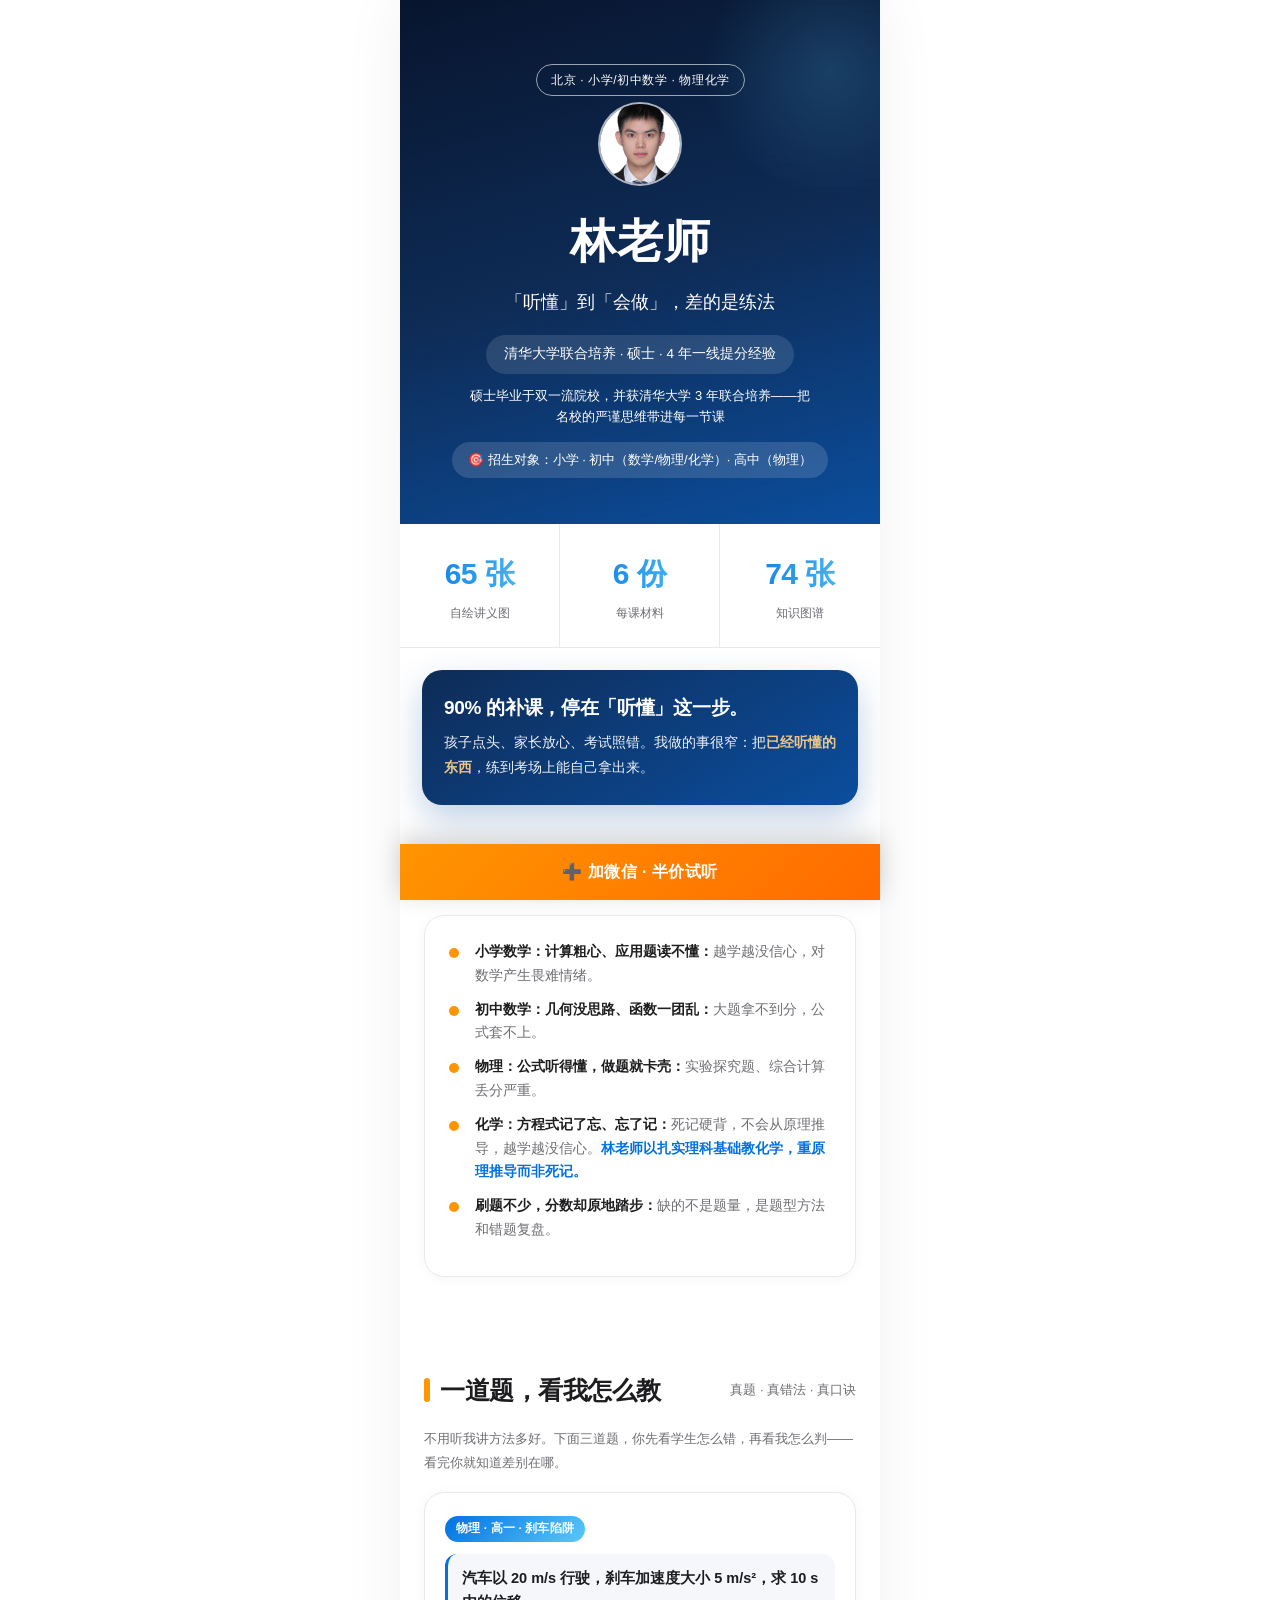
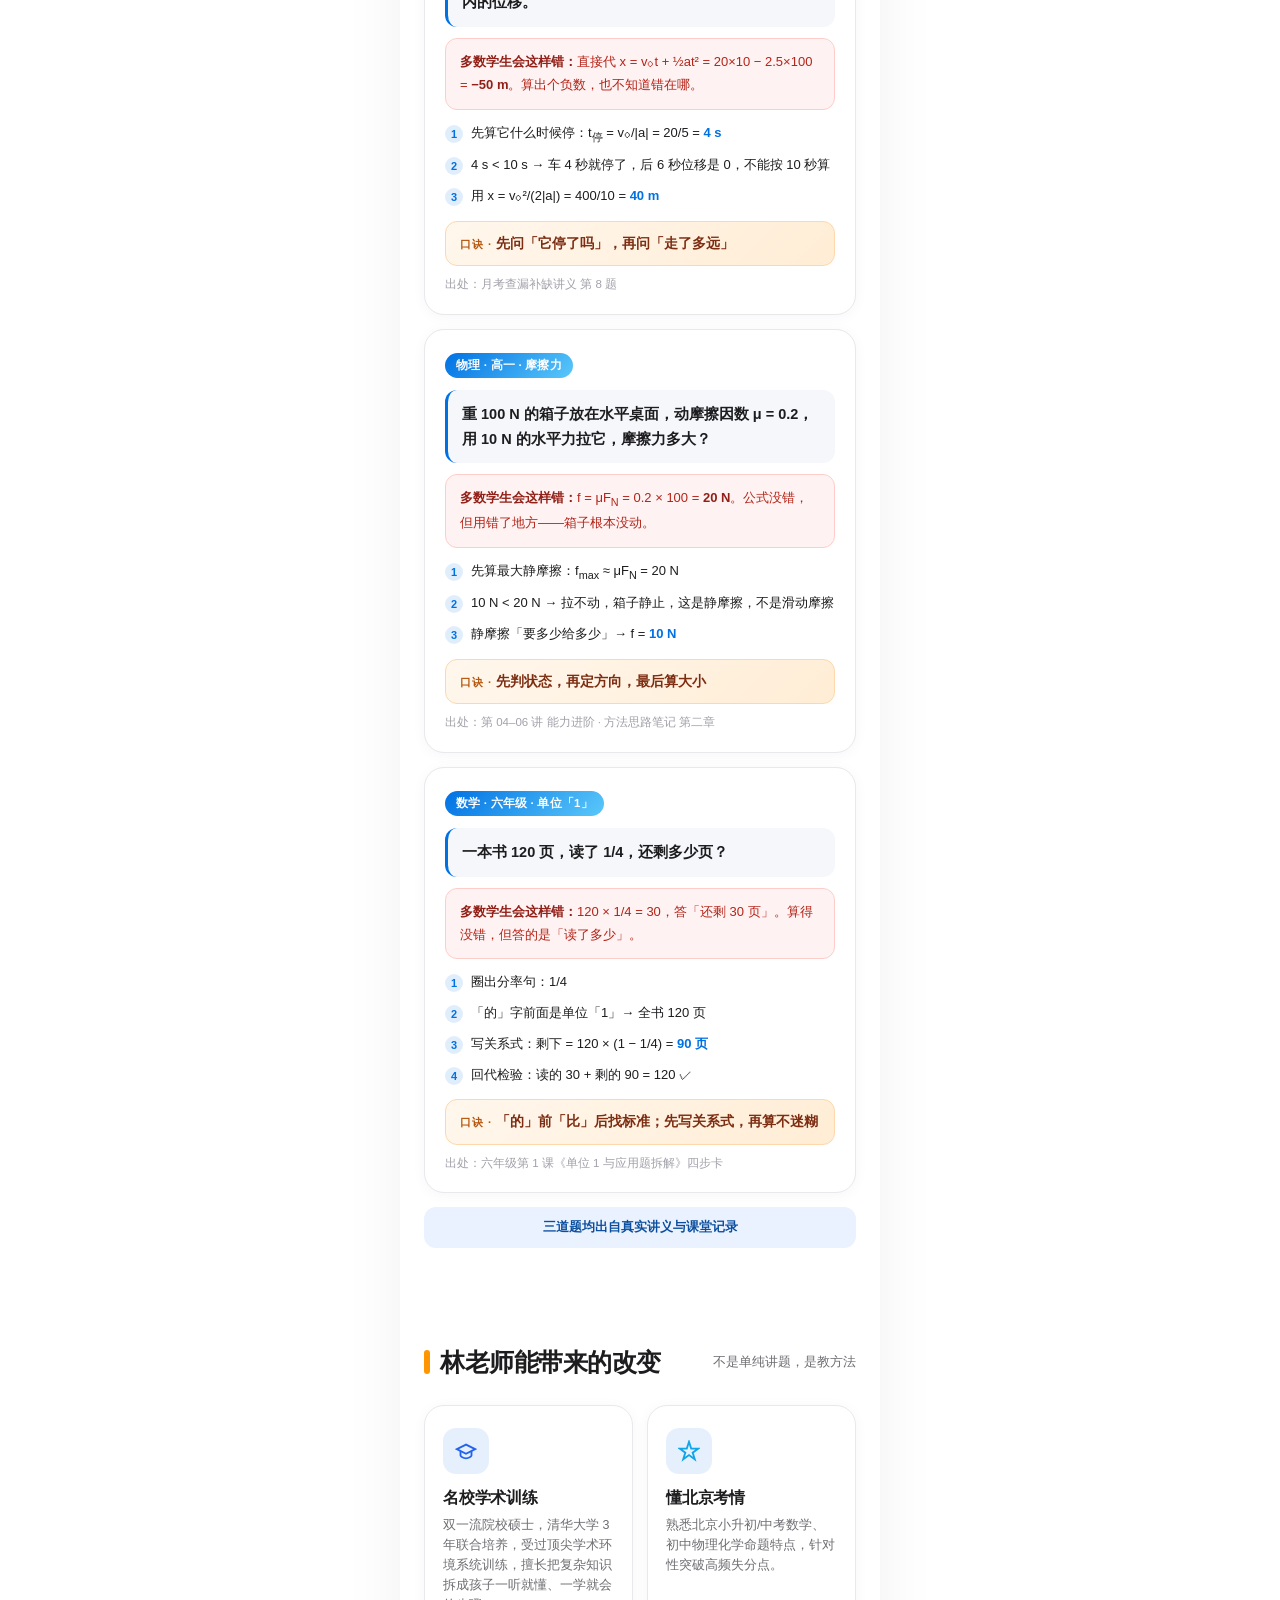
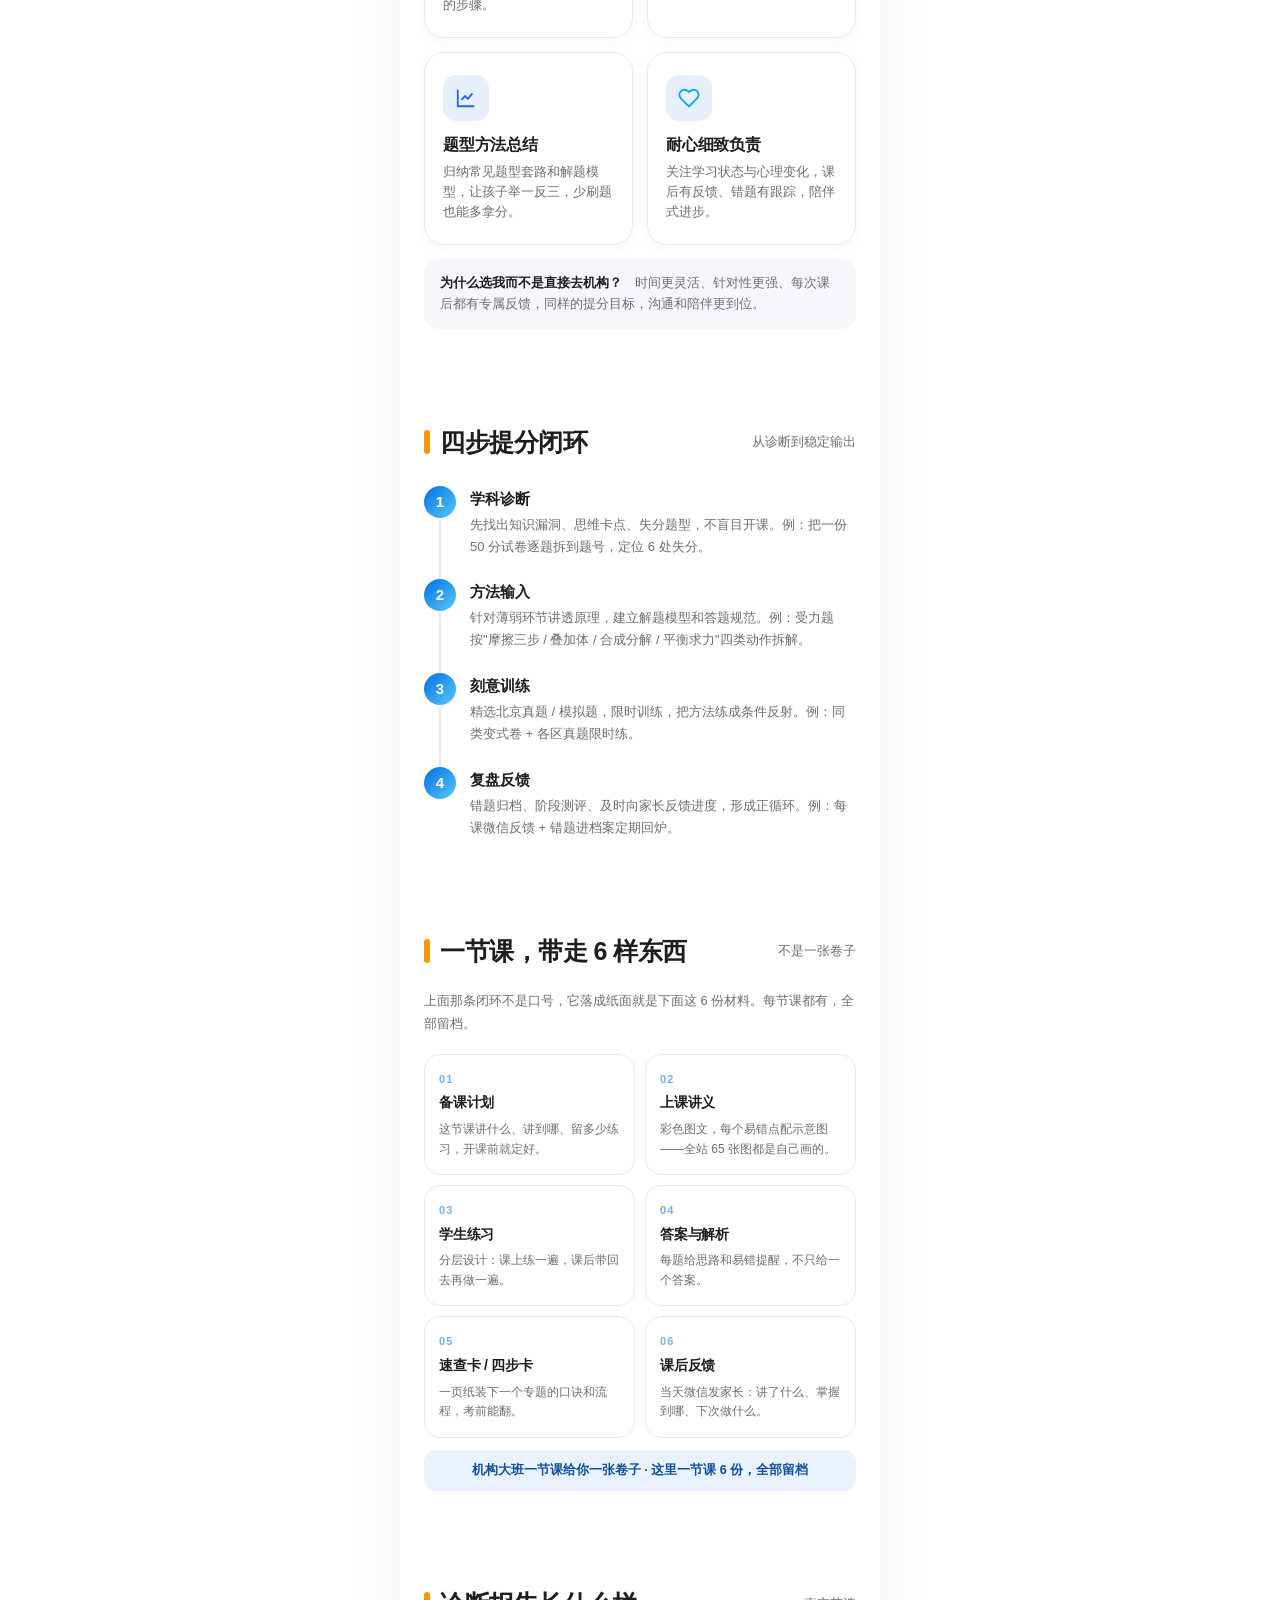
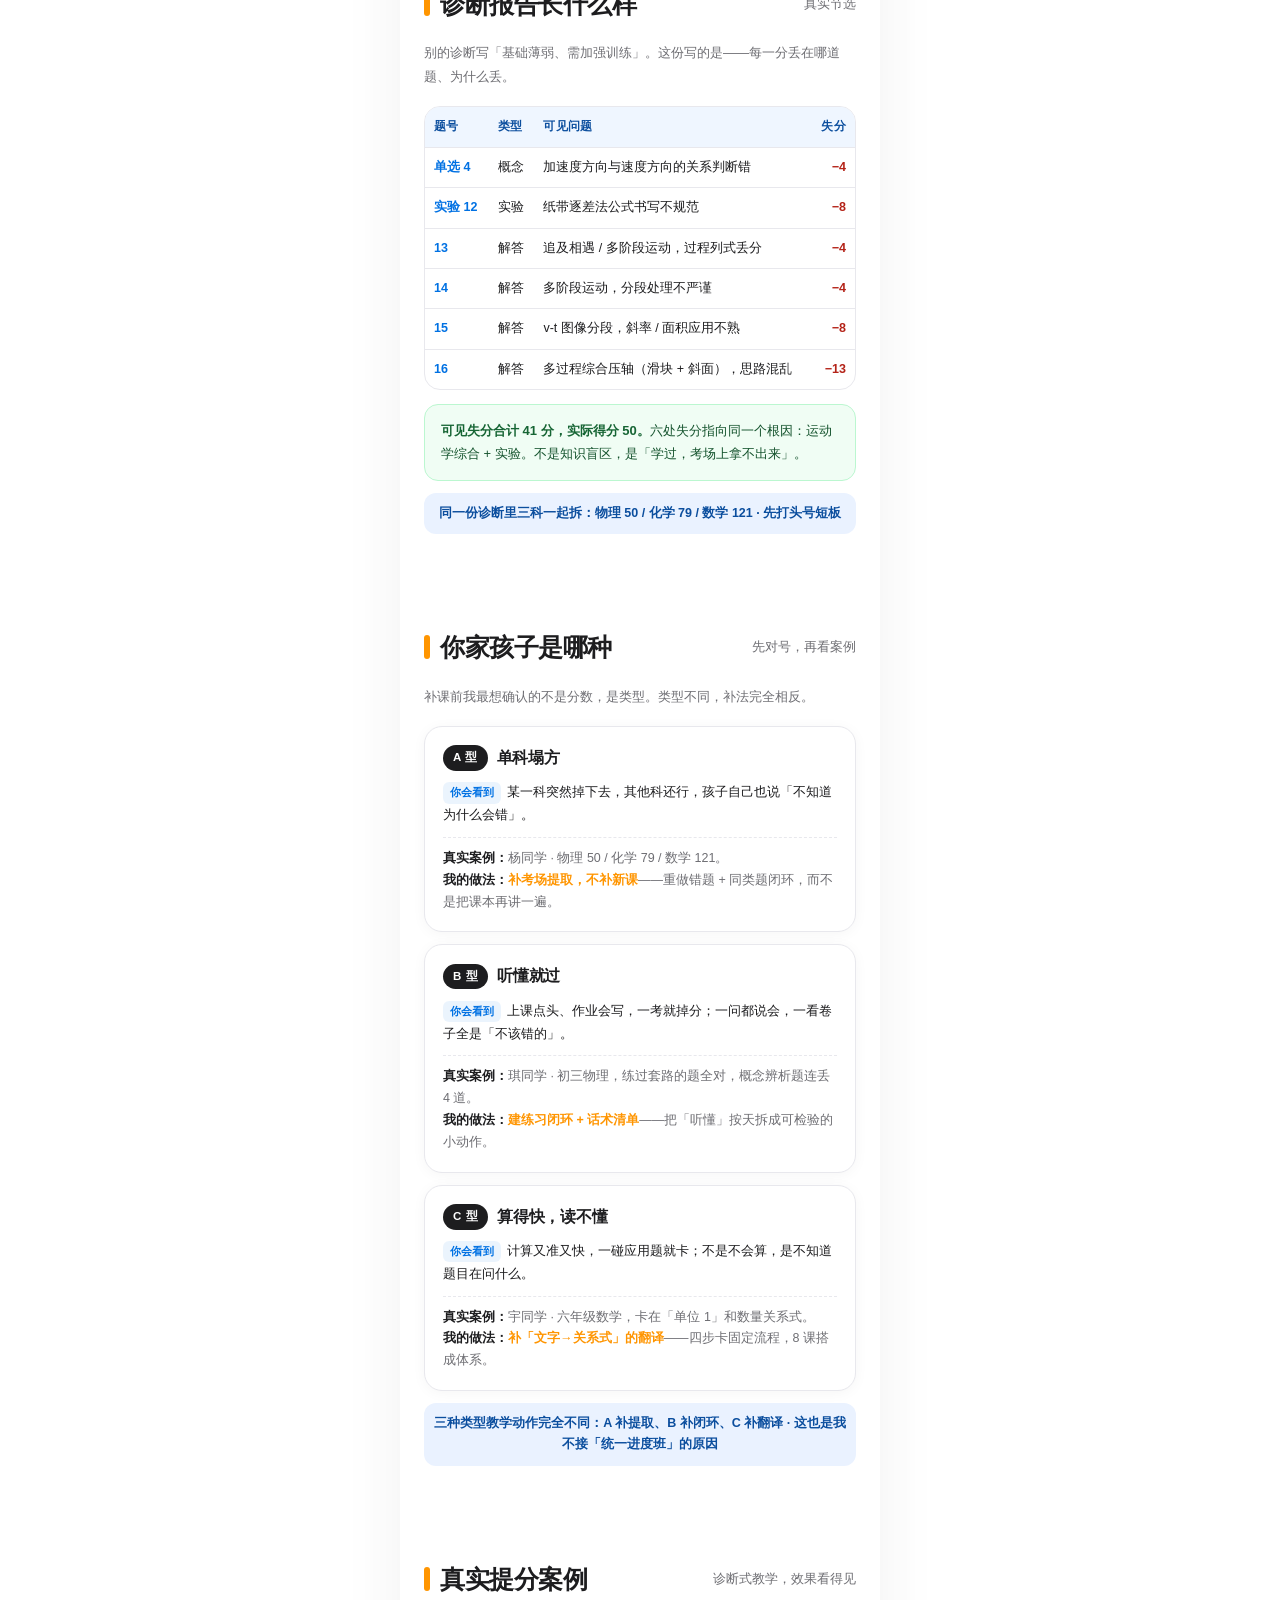
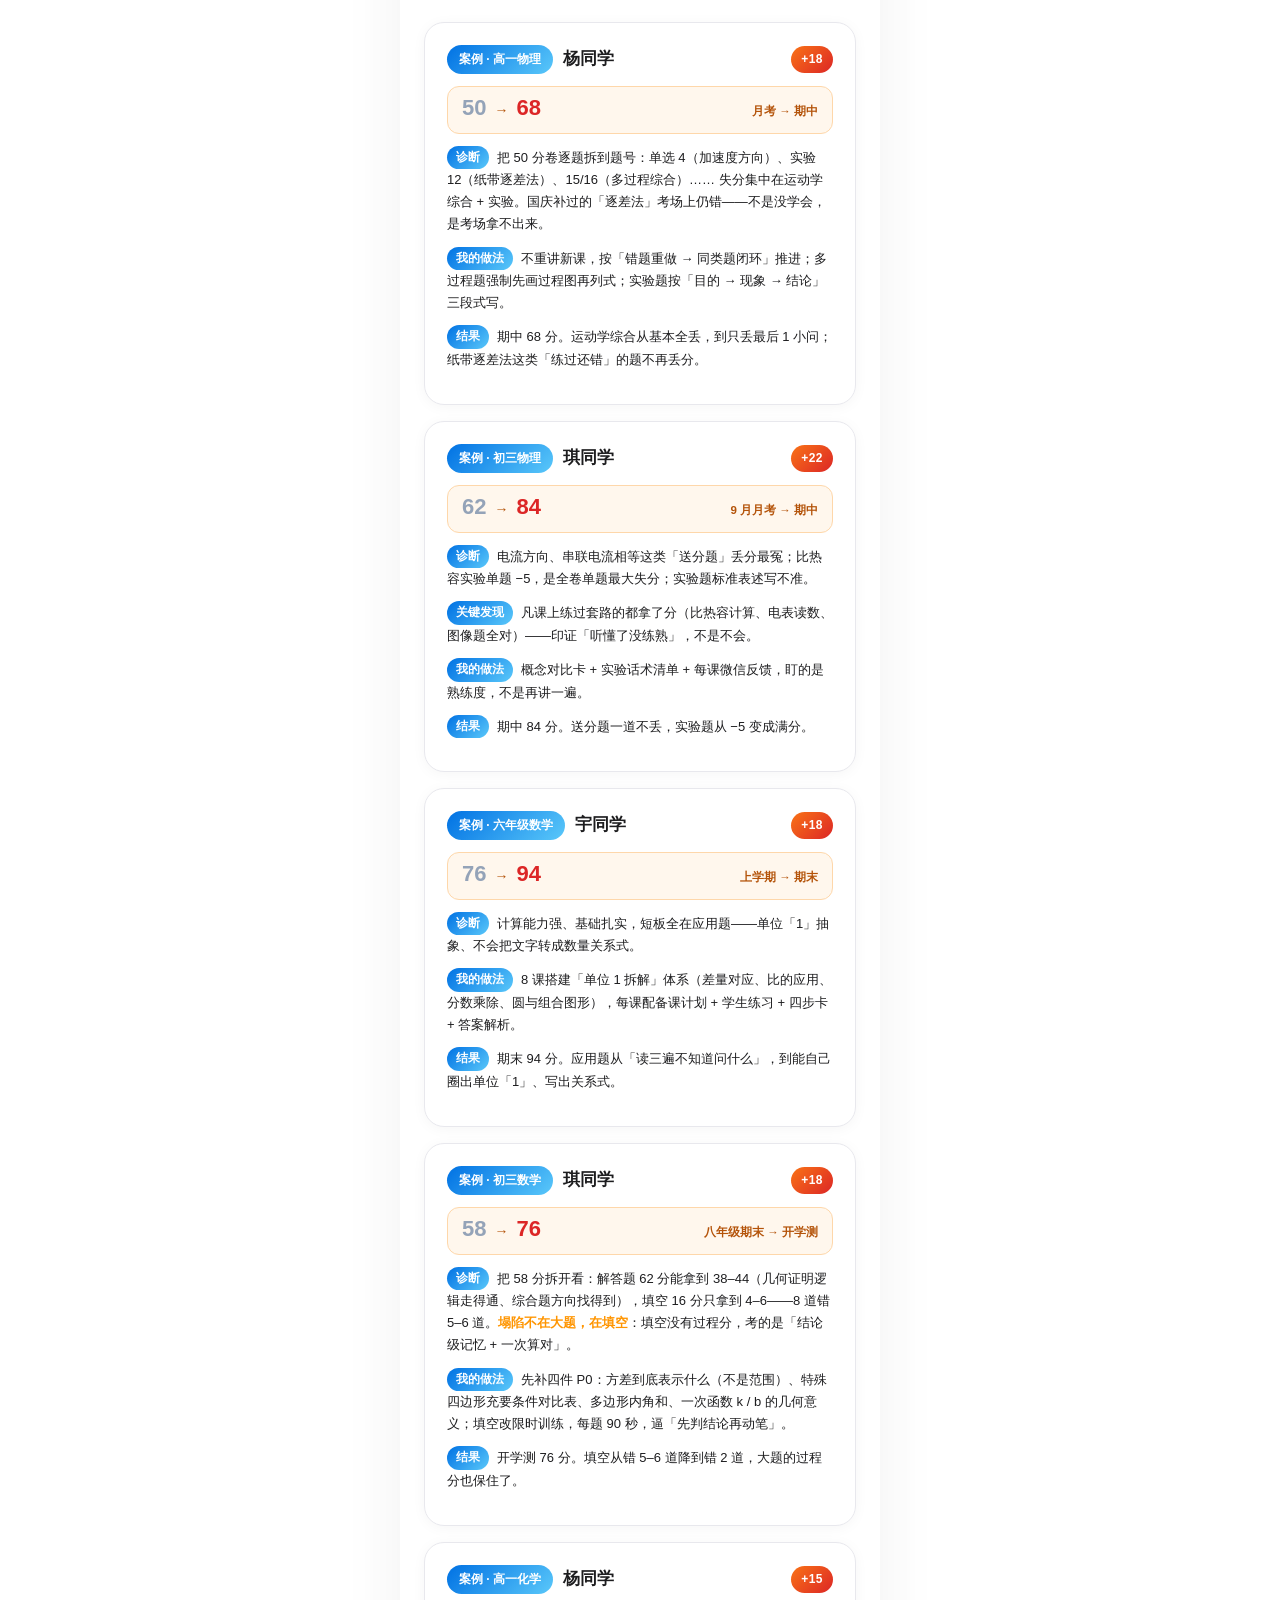
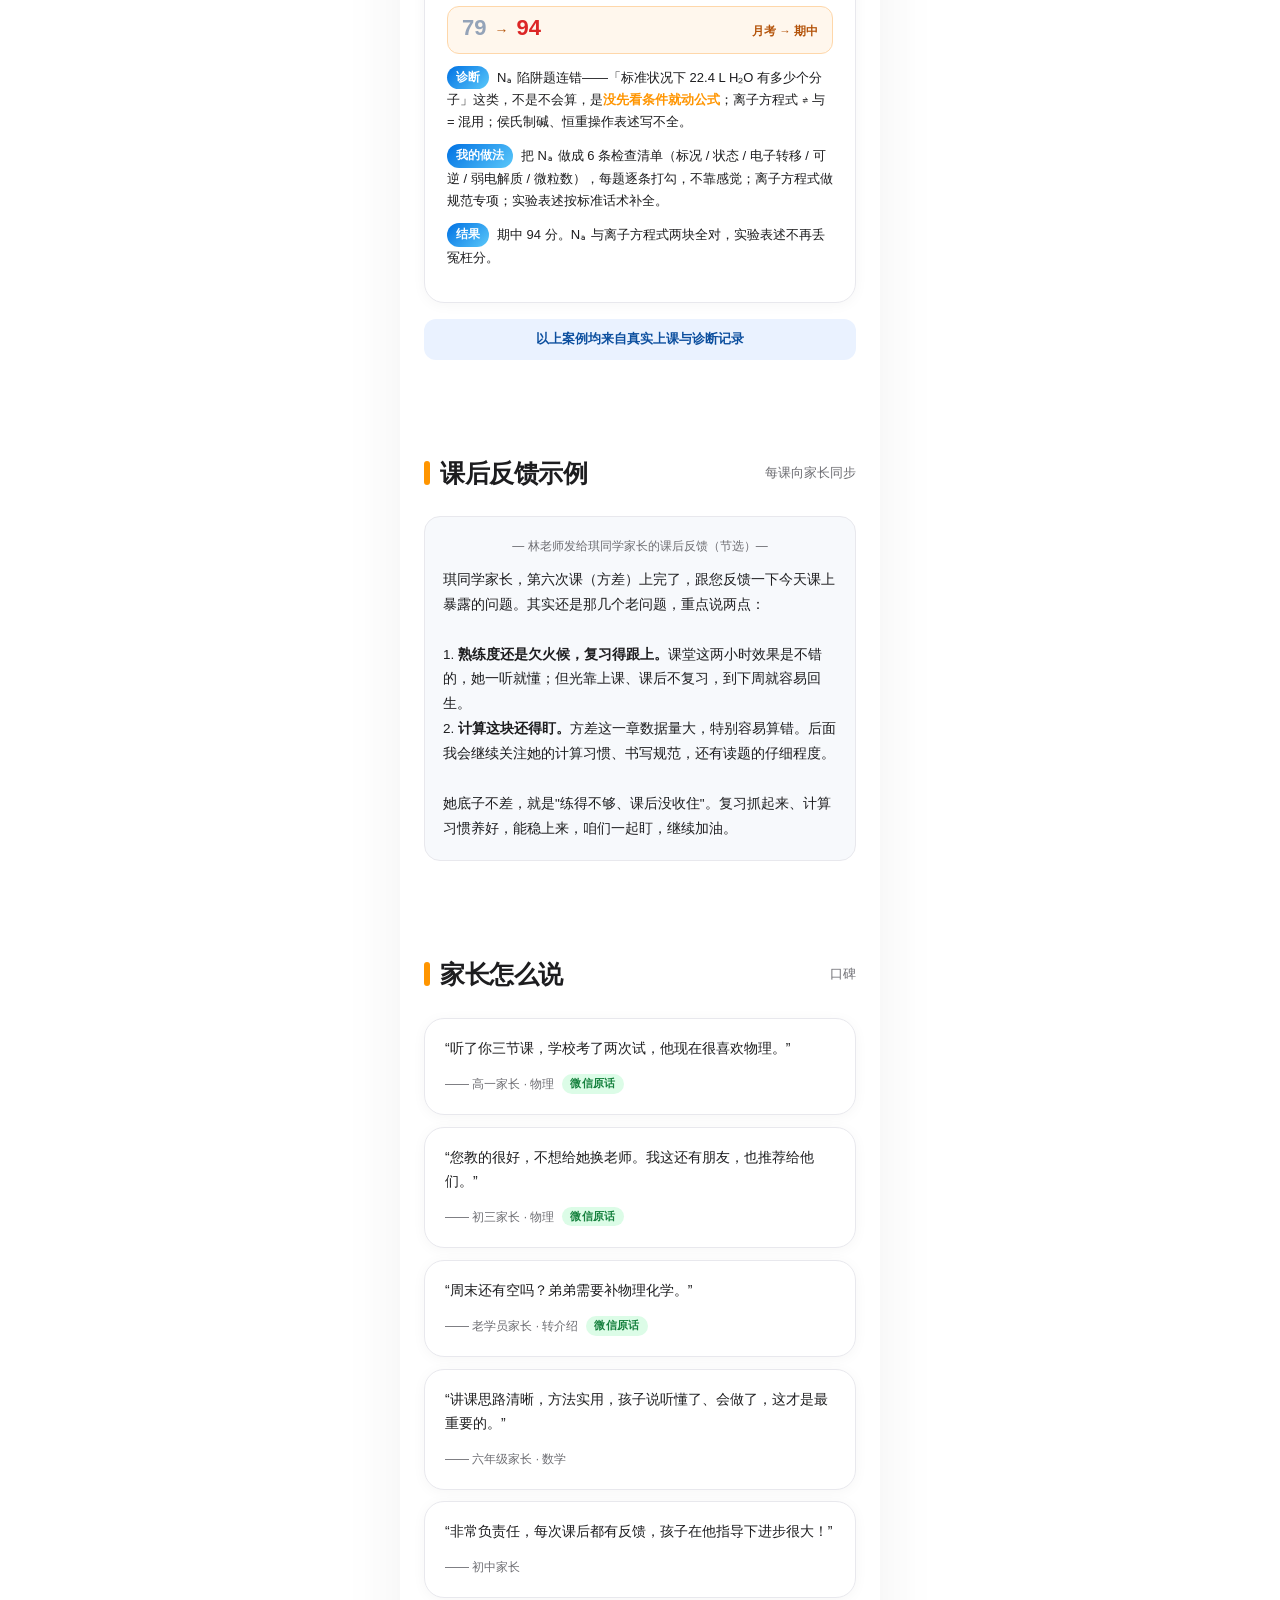
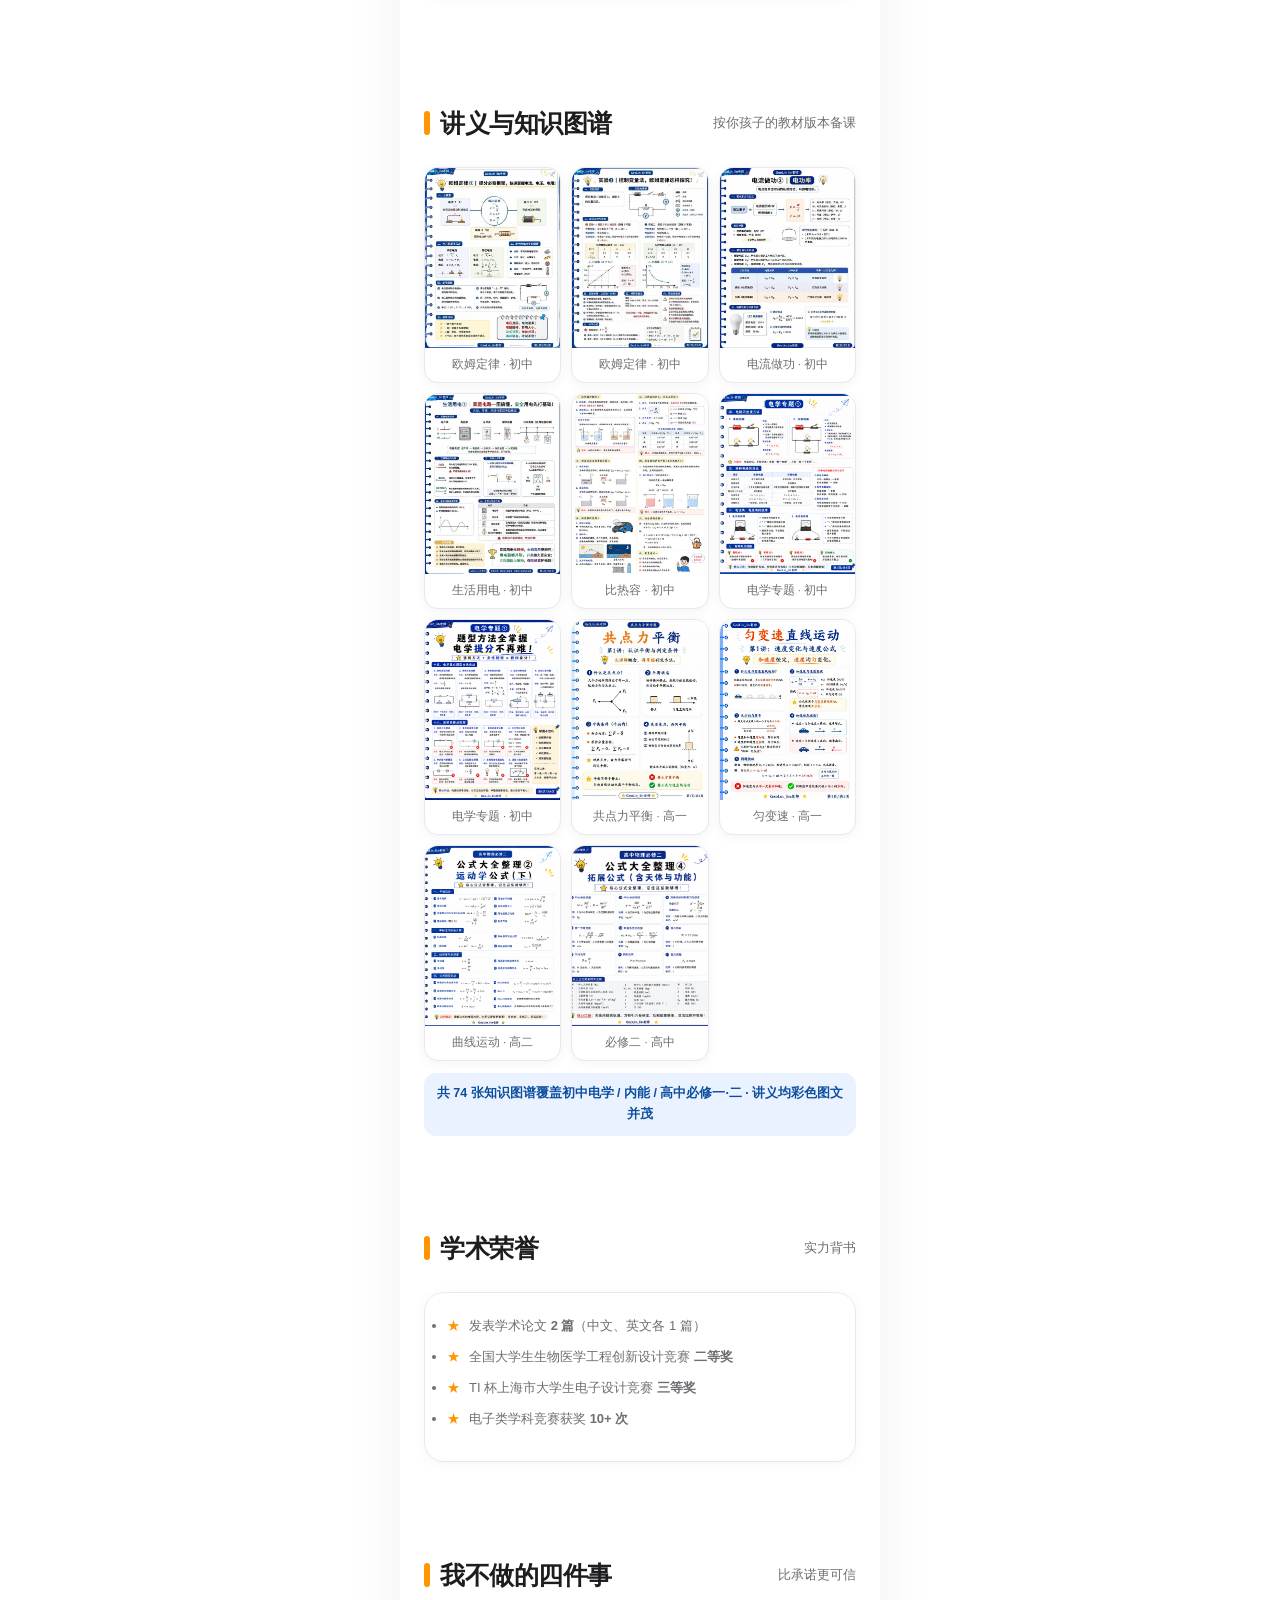
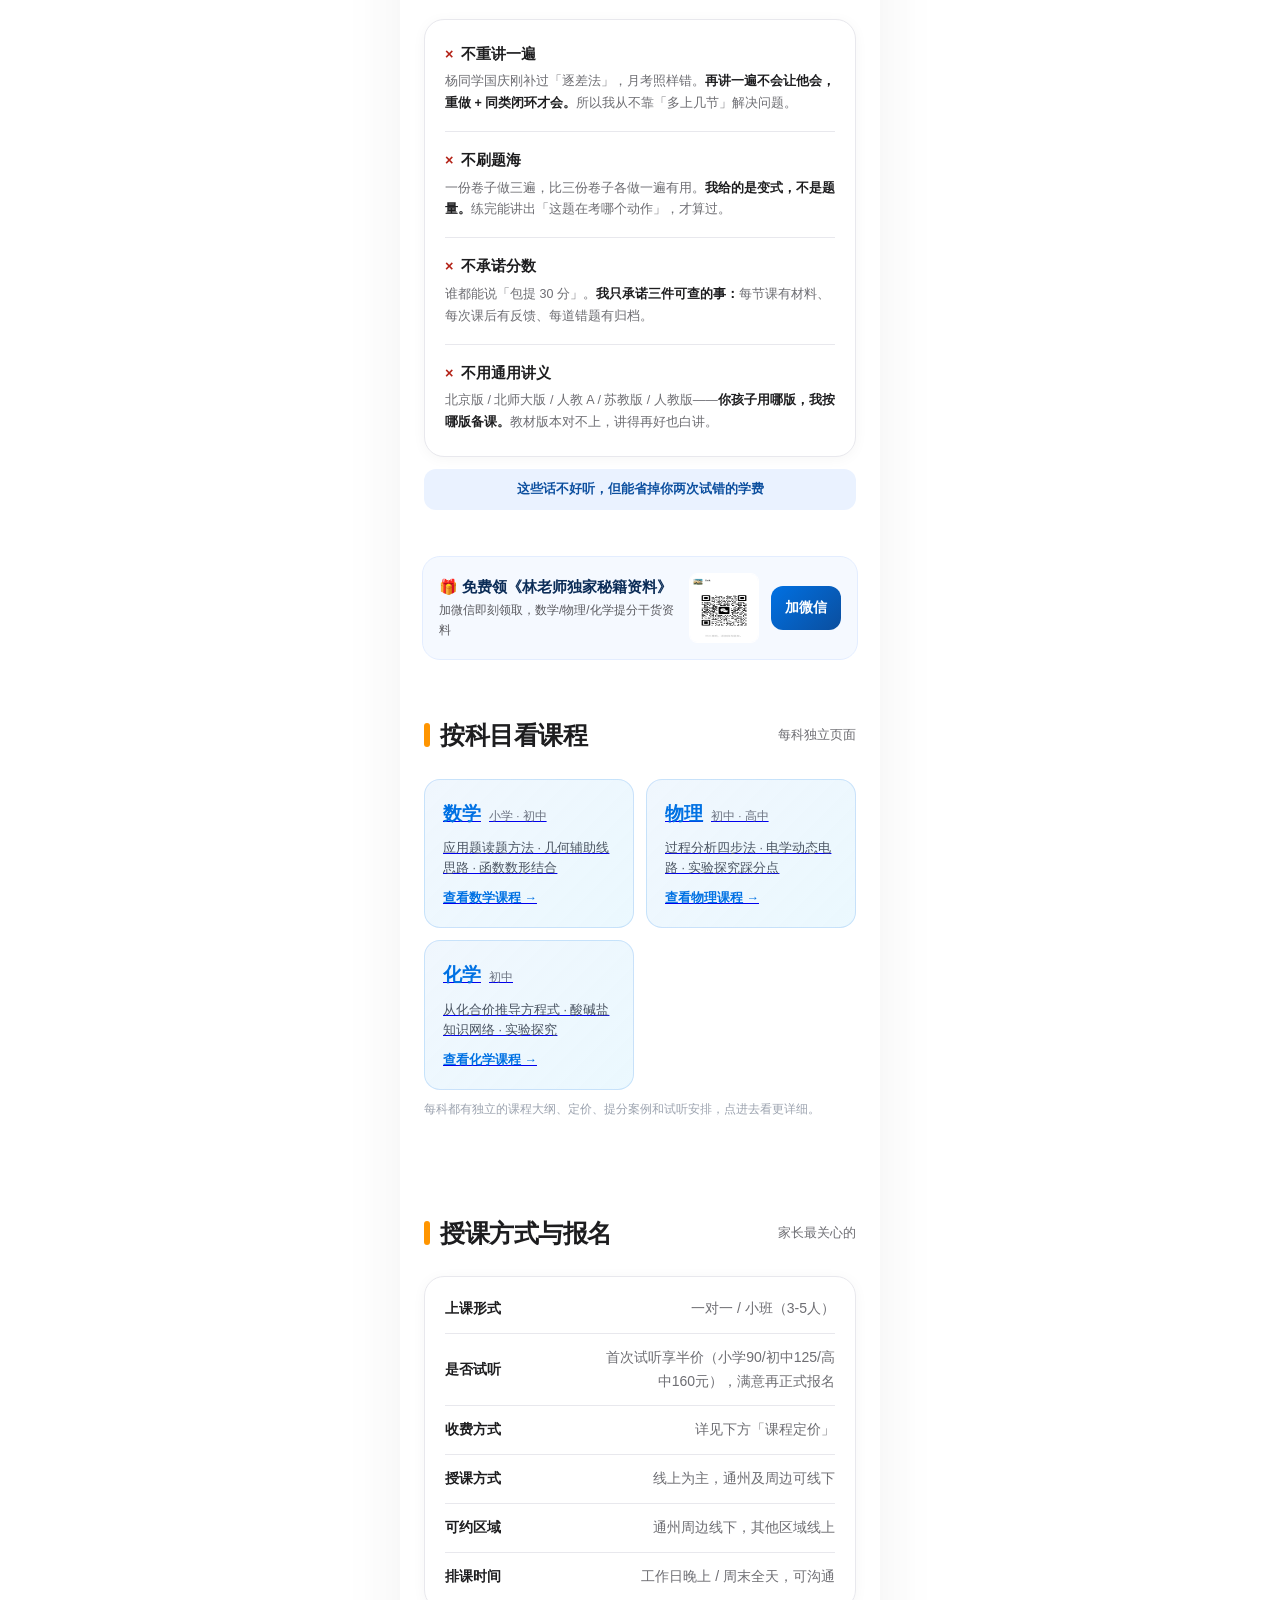
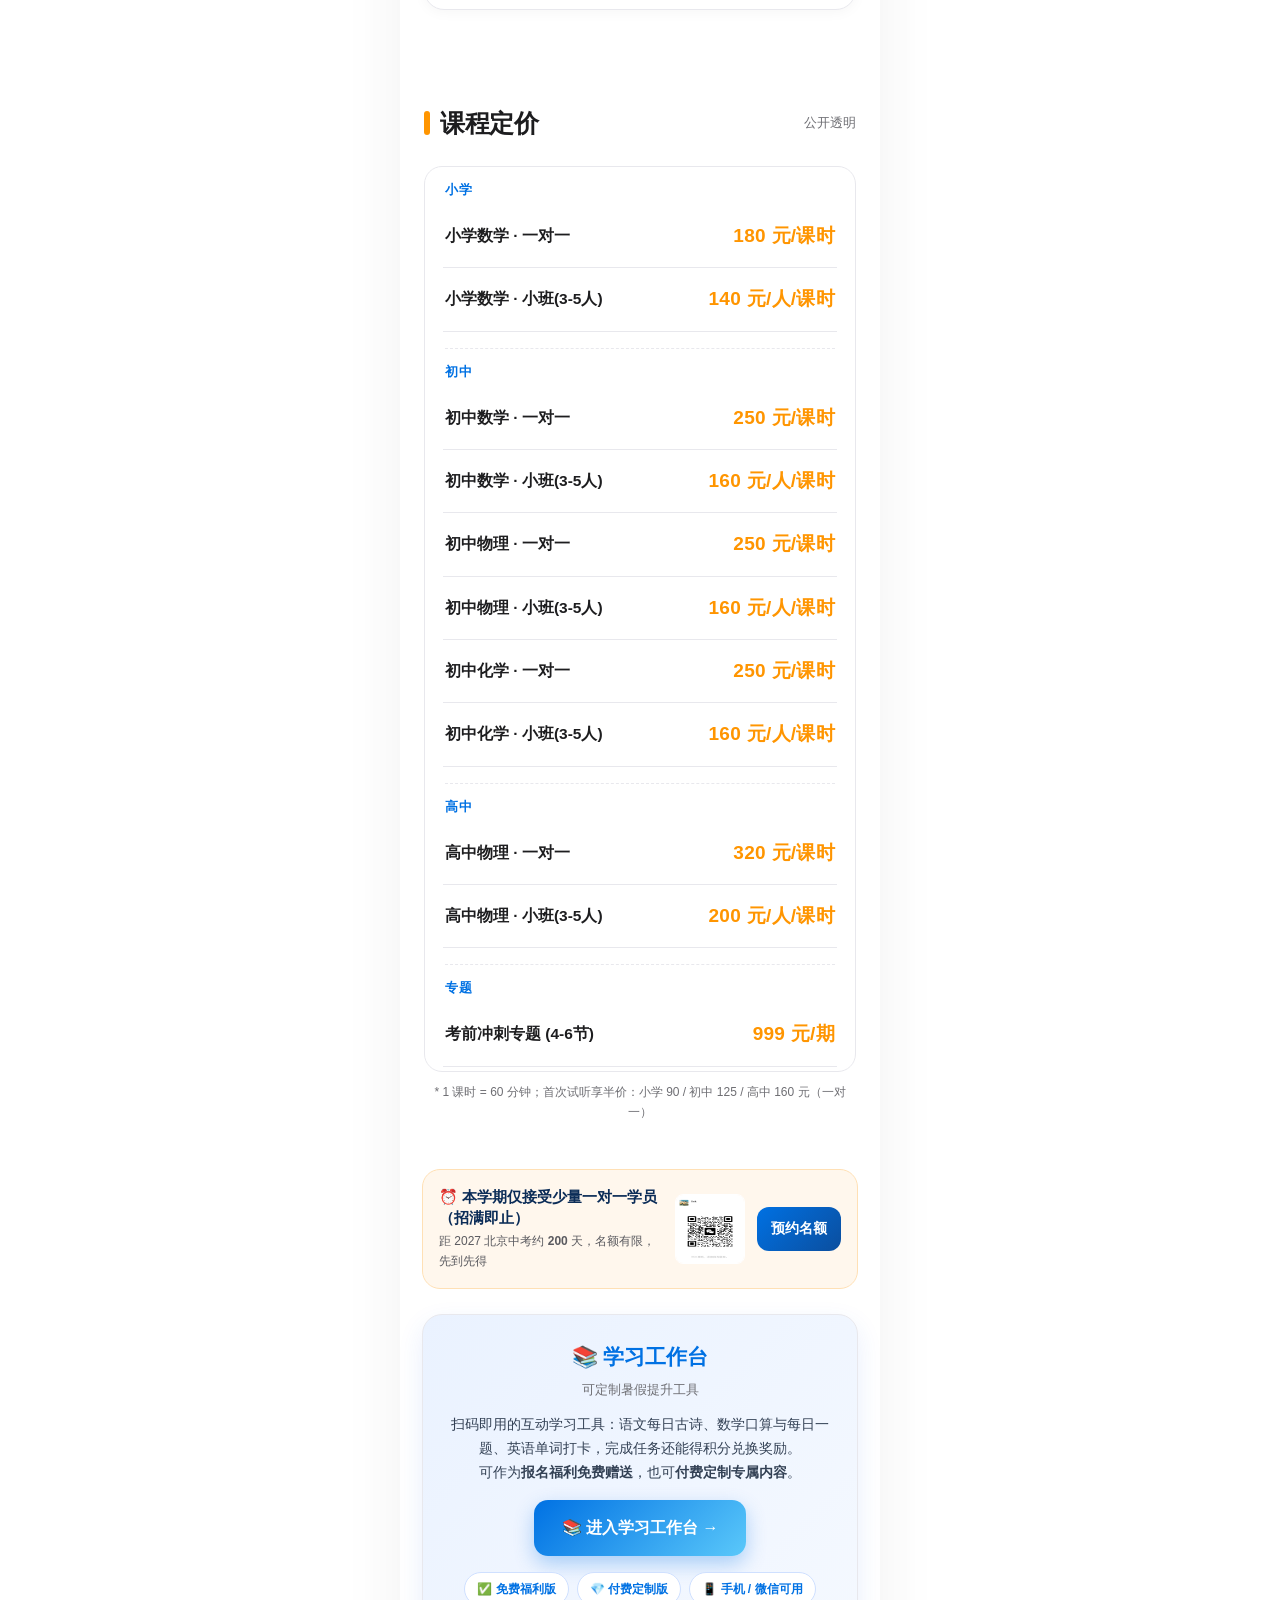
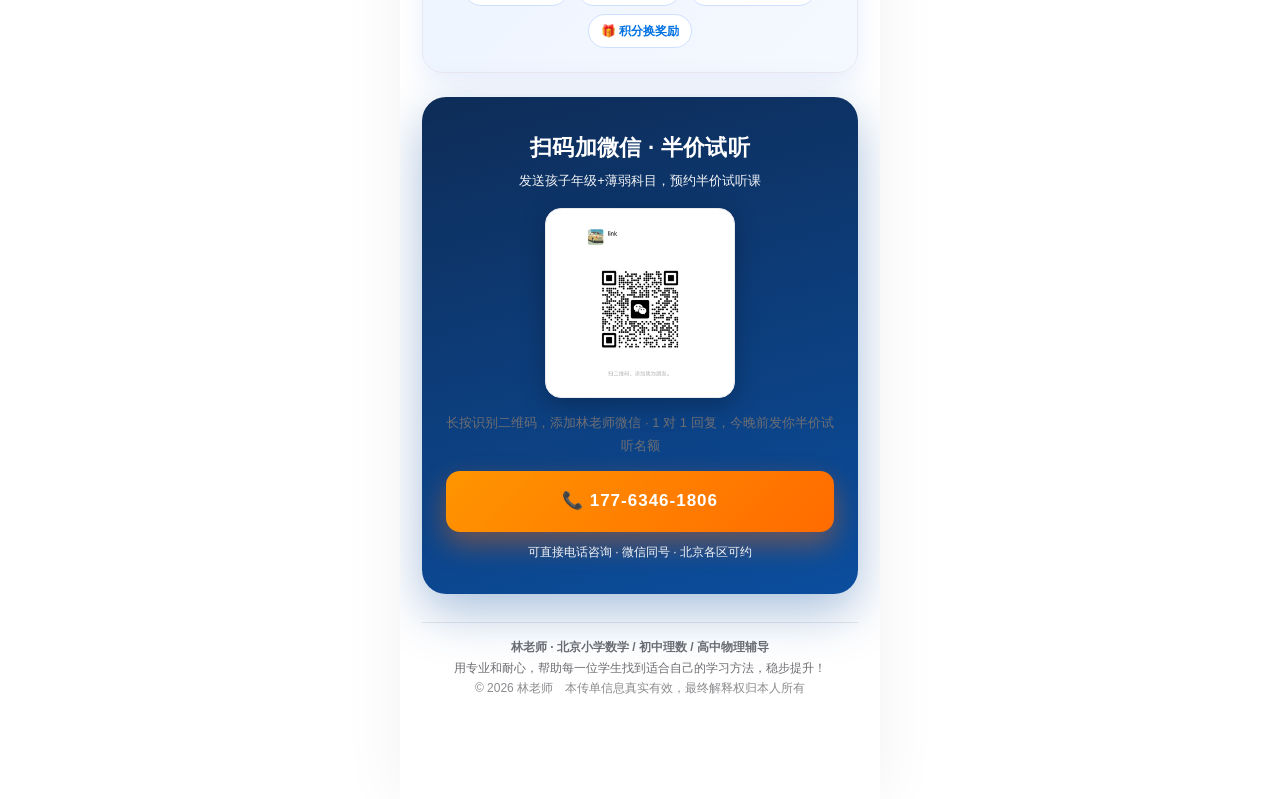
==== index.html @ 58905f8b "家长口碑换成真实微信原话 用 2026-10-29 提供的三张微信截图原文替换此前拟写的评价： - 听了你三节课，学校考了两次试，他现在很喜欢物理（高一 · 物理） - 您教的很好，不想给她换老师。我" ====
<!DOCTYPE html>
<html lang="zh-CN" data-page-node-id="M6EBmsi2HKWc4PpLNbW6hD">
<head data-page-node-id="tDhwx71V0k1Bbhv6nfAfQ1">
<meta charset="UTF-8" data-page-node-id="Aq4HT8BlabJvpYPKRcGAFr">
<meta name="viewport" content="width=device-width, initial-scale=1.0" data-page-node-id="Z8fhvQFKoQlNF8BPrti3JZ">
<title>林老师 · 北京小学数学/初中理数/高中物理提分</title>
<meta property="og:title" content="林老师 · 北京小学数学/初中理数提分辅导" data-page-node-id="R3pxLBp2RXc3aqlnABaEb4">
<meta property="og:description" content="清华大学 3 年联合培养硕士，4 年一线提分经验，专注北京小学/初中数学、初中物理化学、高中物理，把名校的严谨思维带进课堂，真实提分案例可见。" data-page-node-id="aBnyDZqYQA0Qa1lC51Ch1A">
<meta property="og:image" content="https://ethanlin616.github.io/cover.png" data-page-node-id="gmcEAz8oXecuZfeWREWbqJ">
<meta property="og:image:width" content="1200" data-page-node-id="ER3dKhISQom8A3JOOEhwIM">
<meta property="og:image:height" content="630" data-page-node-id="wIfUfgZqYsmcJFSBvaNNPl">
<meta property="og:url" content="https://ethanlin616.github.io/" data-page-node-id="WobGWDkx1Q7BjmTrkYZ3Bh">
<meta property="og:type" content="website" data-page-node-id="mukk3PToreYQlPsdRLbZlh">
<meta name="twitter:card" content="summary_large_image" data-page-node-id="rX0SVt8LduGn2ZMT6P8QCD">
<meta name="description" content="林老师，清华大学 3 年联合培养硕士，4 年一线提分经验。北京小学数学、初中数学/物理/化学、高中物理一对一辅导，课程大纲与定价公开，真实提分案例可见，首次试听半价。">
<link rel="icon" type="image/png" href="favicon.png">
<link rel="apple-touch-icon" href="favicon.png">
<style>
  :root{
    --c1:#0071E3;        /* 主色-Apple蓝 */
    --c2:#5AC8FA;        /* 辅色-亮蓝 */
    --accent:#FF9500;    /* 强调-Apple橙 */
    --ink:#1D1D1F;       /* 近黑 */
    --muted:#6E6E73;     /* 灰 */
    --bg:#FFFFFF;
    --card:#FFFFFF;
    --line:#E8E8ED;
  }
  *{box-sizing:border-box;margin:0;padding:0;-webkit-tap-highlight-color:transparent;}
  body{font-family:-apple-system,BlinkMacSystemFont,"PingFang SC","Microsoft YaHei","Segoe UI",sans-serif;color:var(--ink);background:var(--bg);line-height:1.7;-webkit-font-smoothing:antialiased;}
  .wrap{max-width:480px;margin:0 auto;background:var(--bg);overflow:hidden;box-shadow:0 0 40px rgba(37,99,235,.10);}

  .hero{position:relative;padding:46px 26px 36px;color:#fff;overflow:hidden;background:linear-gradient(135deg,#1E3A8A 0%,#2563EB 60%,#0EA5E9 100%);}
  .hero::after{content:"";position:absolute;right:-50px;top:-50px;width:200px;height:200px;border-radius:50%;background:rgba(255,255,255,.08);}
  .hero::before{content:"";position:absolute;left:-30px;bottom:-40px;width:140px;height:140px;border-radius:50%;background:rgba(255,255,255,.06);}
  .badge{display:inline-block;font-size:12px;padding:5px 14px;border:1px solid rgba(255,255,255,.55);border-radius:999px;}
  .hero h1{font-size:36px;font-weight:800;margin:14px 0 4px;letter-spacing:1px;}
  .hero .sub{font-size:18px;font-weight:600;opacity:.95;}
  .hero .tag{margin-top:16px;font-size:14px;opacity:.92;background:rgba(255,255,255,.12);display:inline-block;padding:7px 16px;border-radius:999px;}
  .hero .tsinghua{margin-top:10px;font-size:13px;opacity:.9;}

  .quick-bar{display:grid;grid-template-columns:repeat(3,1fr);background:var(--card);border-bottom:1px solid var(--line);}
  .quick-bar div{padding:18px 4px;text-align:center;border-right:1px solid var(--line);}
  .quick-bar div:last-child{border-right:none;}
  .quick-bar b{display:block;font-size:22px;font-weight:800;color:var(--c1);}
  .quick-bar span{font-size:12px;color:var(--muted);}

  section{padding:30px 22px;}
  .sec-title{display:flex;align-items:center;gap:10px;font-size:20px;font-weight:800;margin-bottom:18px;}
  .sec-title .dot{width:8px;height:22px;border-radius:6px;background:linear-gradient(var(--c1),var(--c2));}
  .sec-title small{font-size:13px;font-weight:500;color:var(--muted);margin-left:auto;}

  .pain{background:var(--card);border:1px solid var(--line);border-radius:18px;padding:20px;box-shadow:0 6px 18px rgba(15,23,42,.04);}
  .pain ul{list-style:none;}
  .pain li{position:relative;padding-left:26px;margin-bottom:10px;font-size:14px;color:var(--muted);}
  .pain li::before{content:"";position:absolute;left:0;top:8px;width:10px;height:10px;border-radius:50%;background:var(--accent);}
  .pain li b{color:var(--ink);}

  .grid{display:grid;grid-template-columns:1fr 1fr;gap:14px;}
  .feat{background:var(--card);border:1px solid var(--line);border-radius:18px;padding:18px 14px;box-shadow:0 6px 18px rgba(15,23,42,.04);}
  .feat .ic{width:42px;height:42px;border-radius:12px;display:flex;align-items:center;justify-content:center;background:linear-gradient(135deg,rgba(37,99,235,.12),rgba(14,165,233,.12));margin-bottom:10px;}
  .feat h3{font-size:15px;font-weight:700;margin-bottom:4px;}
  .feat p{font-size:12px;color:var(--muted);}

  .steps{counter-reset:s;}
  .step{position:relative;padding:0 0 22px 46px;}
  .step:last-child{padding-bottom:0;}
  .step::before{counter-increment:s;content:counter(s);position:absolute;left:0;top:0;width:32px;height:32px;border-radius:50%;color:#fff;font-weight:800;font-size:15px;display:flex;align-items:center;justify-content:center;background:linear-gradient(135deg,var(--c1),var(--c2));}
  .step::after{content:"";position:absolute;left:15px;top:34px;bottom:0;width:2px;background:var(--line);}
  .step:last-child::after{display:none;}
  .step h4{font-size:15px;font-weight:700;margin-bottom:2px;}
  .step p{font-size:13px;color:var(--muted);}

  .case{background:var(--card);border:1px solid var(--line);border-radius:18px;padding:20px;margin-bottom:14px;}
  .case .head{display:flex;align-items:center;gap:10px;margin-bottom:12px;}
  .case .tag-pill{font-size:12px;font-weight:700;color:#fff;background:linear-gradient(135deg,var(--c1),var(--c2));padding:4px 12px;border-radius:999px;}
  .case .title{font-size:16px;font-weight:800;}
  .case .bar{height:10px;border-radius:5px;background:var(--line);overflow:hidden;margin:8px 0;}
  .case .bar i{display:block;height:100%;border-radius:5px;background:linear-gradient(90deg,var(--c1),var(--c2));}
  .case .result{display:flex;justify-content:space-between;align-items:center;font-size:13px;}
  .case .result b{font-size:18px;color:var(--accent);}
  .case .desc{font-size:13px;color:var(--muted);margin-top:10px;padding-top:10px;border-top:1px dashed var(--line);}

  .honors{background:var(--card);border:1px solid var(--line);border-radius:18px;padding:18px;}
  .honors li{position:relative;padding-left:22px;margin-bottom:9px;font-size:13px;color:var(--muted);}
  .honors li::before{content:"★";position:absolute;left:0;color:var(--accent);}

  .quote{background:#EFF6FF;border:1px solid #BFDBFE;border-radius:16px;padding:16px;margin-bottom:12px;}
  .quote p{font-size:14px;color:var(--ink);margin-bottom:8px;}
  .quote span{font-size:12px;color:var(--muted);}

  .qr-card{margin:24px 22px 0;background:var(--card);border:2px solid var(--c1);border-radius:20px;padding:26px 22px;text-align:center;box-shadow:0 12px 30px rgba(37,99,235,.12);}
  .qr-card h3{font-size:18px;font-weight:800;margin-bottom:4px;}
  .qr-card .sub{font-size:13px;color:var(--muted);margin-bottom:16px;}
  .qr-box{width:180px;height:180px;margin:0 auto 14px;border-radius:12px;background:#fff;border:1px solid var(--line);display:flex;align-items:center;justify-content:center;overflow:hidden;}
  .qr-box img{width:100%;height:100%;object-fit:contain;}
  .cta-tel{display:block;text-decoration:none;color:#fff;font-size:17px;font-weight:800;padding:16px;border-radius:14px;letter-spacing:1px;background:linear-gradient(135deg,var(--accent),#F97316);box-shadow:0 10px 24px rgba(245,158,11,.35);margin-top:14px;}
  .tel-note{font-size:12px;color:var(--muted);margin-top:10px;}

  footer{text-align:center;font-size:12px;color:var(--muted);padding:28px 22px 34px;}
  footer .line{height:1px;background:var(--line);margin:0 0 14px;}

  html{scroll-behavior:smooth;}
  .wrap{padding-bottom:66px;}
  .avatar{width:84px;height:84px;border-radius:50%;margin:6px auto 10px;background:rgba(255,255,255,.15);border:2px solid rgba(255,255,255,.6);display:flex;align-items:center;justify-content:center;color:rgba(255,255,255,.85);font-size:13px;text-align:center;overflow:hidden;line-height:1.2;}
  .avatar img{width:100%;height:100%;object-fit:cover;}
  .target{margin-top:12px;font-size:13px;background:rgba(255,255,255,.14);display:inline-block;padding:6px 14px;border-radius:999px;}
  .hook-card{margin:0 22px 6px;background:linear-gradient(135deg,#EFF6FF,#DBEAFE);border:1px solid #BFDBFE;border-radius:16px;padding:14px 16px;display:flex;align-items:center;gap:12px;}
  .hook-card.scarcity{background:linear-gradient(135deg,#FFFBEB,#FEF3C7);border-color:#FCD34D;}
  .hook-left{flex:1;min-width:0;}
  .hook-title{font-size:14px;font-weight:800;color:#1E3A8A;line-height:1.4;}
  .hook-sub{font-size:12px;color:#475569;margin-top:3px;}
  .hook-qr{width:70px;height:70px;border-radius:8px;background:#fff;border:1px solid #fff;flex:none;}
  .hook-btn{flex:none;display:inline-flex;align-items:center;justify-content:center;text-decoration:none;color:#fff;font-size:14px;font-weight:800;white-space:nowrap;background:transparent;padding:0;}
  .hook-btn .hb-inner{padding:10px 14px;border-radius:12px;background:linear-gradient(135deg,#0071E3,#0B4E9E);transition:filter .2s ease, transform .15s ease;}
  .hook-btn:hover .hb-inner{filter:brightness(1.05);}
  .hook-btn:active .hb-inner{transform:scale(.97);}
  .hook-right{display:flex;align-items:center;gap:12px;flex:none;}
  .diff{margin-top:14px;font-size:13px;color:var(--muted);background:#F1F5F9;border-radius:12px;padding:12px 14px;line-height:1.6;}
  .diff b{color:var(--ink);}
  .svc{background:var(--card);border:1px solid var(--line);border-radius:18px;padding:6px 18px;}
  .svc-item{display:flex;justify-content:space-between;align-items:center;padding:12px 0;border-bottom:1px solid var(--line);font-size:14px;}
  .svc-item:last-child{border-bottom:none;}
  .svc-item b{color:var(--ink);font-weight:700;flex:none;}
  .svc-item span{color:var(--muted);text-align:right;max-width:62%;}
  .track{margin-top:12px;font-size:12.5px;color:var(--muted);text-align:center;background:#F1F5F9;border-radius:12px;padding:10px;}
  /* 吸底 CTA：外层透明矩形保证 100% 可点击（圆角不再产生点击死区），视觉由内层呈现 */
  .sticky-cta{position:fixed;bottom:0;left:50%;transform:translateX(-50%);width:100%;max-width:480px;height:56px;display:flex;align-items:center;justify-content:center;text-decoration:none;color:#fff;font-size:16px;font-weight:800;letter-spacing:.5px;z-index:50;background:transparent;}
  .sticky-cta .sticky-inner{position:absolute;inset:0;background:linear-gradient(135deg,#FF9500,#FF6B00);border-radius:0;display:flex;align-items:center;justify-content:center;box-shadow:0 -6px 24px rgba(0,0,0,.18);transition:filter .18s ease, transform .12s ease, opacity .12s ease;}
  .sticky-cta:hover .sticky-inner{filter:brightness(1.04);}
  .sticky-cta:active .sticky-inner{transform:scale(.99);opacity:.92;}


  /* ===== Apple 风格增强：大留白 + 强对比 + 克制动效 ===== */
  body{background:var(--bg);}
  .wrap{background:var(--bg);box-shadow:0 0 60px rgba(0,0,0,.06);}

  /* Hero — 高级深蓝，居中 */
  .hero{text-align:center;padding:64px 26px 46px;background:linear-gradient(165deg,#08152E 0%,#0E2C57 52%,#0B4E9E 100%);}
  .hero::after{background:radial-gradient(circle,rgba(90,200,250,.18),transparent 70%);width:260px;height:260px;right:-80px;top:-60px;}
  .hero::before{display:none;}
  .hero .badge{border-color:rgba(255,255,255,.6);font-size:12px;letter-spacing:.6px;backdrop-filter:blur(4px);}
  .hero h1{font-size:46px;font-weight:700;letter-spacing:1px;margin:16px 0 6px;}
  .hero .sub{font-size:18px;font-weight:500;opacity:.95;}
  .hero .tag{margin-top:18px;font-size:13.5px;background:rgba(255,255,255,.12);padding:8px 18px;border-radius:999px;backdrop-filter:blur(4px);display:inline-block;}
  .hero .tsinghua{margin-top:12px;font-size:13px;opacity:.85;line-height:1.6;max-width:340px;margin-left:auto;margin-right:auto;}
  .hero .target{margin-top:14px;font-size:13px;background:rgba(255,255,255,.14);padding:7px 16px;border-radius:999px;}

  /* 数据条 — 超大渐变数字 */
  .quick-bar{border-bottom:1px solid var(--line);}
  .quick-bar div{padding:24px 4px;}
  .quick-bar b{font-size:30px;font-weight:700;letter-spacing:-.5px;background:linear-gradient(90deg,var(--c1),var(--c2));-webkit-background-clip:text;background-clip:text;-webkit-text-fill-color:transparent;}
  .quick-bar span{font-size:12px;color:var(--muted);margin-top:4px;display:block;}

  /* 区块 — 大留白 */
  section{padding:46px 24px;}
  .sec-title{font-size:25px;font-weight:700;letter-spacing:-.5px;color:var(--ink);margin-bottom:22px;}
  .sec-title .dot{width:6px;height:24px;border-radius:4px;background:var(--accent);}
  .sec-title small{font-size:13px;font-weight:500;color:var(--muted);margin-left:auto;letter-spacing:0;}

  /* 卡片 — 柔和精致 */
  .pain,.feat,.case,.svc,.honors,.quote{border:1px solid var(--line);border-radius:20px;background:var(--card);box-shadow:0 2px 14px rgba(0,0,0,.04);}
  .pain{padding:24px;}
  .feat{padding:22px 18px;}
  .feat .ic{width:46px;height:46px;border-radius:13px;background:rgba(0,113,227,.10);}
  .feat h3{font-size:16px;font-weight:700;letter-spacing:-.2px;}
  .feat p{font-size:12.5px;color:var(--muted);line-height:1.6;}
  .case{padding:22px;margin-bottom:16px;}
  .case .title{font-size:17px;}
  .case .result b{font-size:20px;}
  .honors{padding:22px;}
  .quote{padding:18px 20px;}
  .svc{padding:8px 20px;}

  /* 价格行 — 关键信息突出 */
  .price-row{display:flex;justify-content:space-between;align-items:center;padding:15px 2px;border-bottom:1px solid var(--line);}
  .price-row b{font-size:15.5px;color:var(--ink);font-weight:600;}
  .price-row span{font-size:19px;color:var(--accent);font-weight:800;letter-spacing:.3px;white-space:nowrap;transition:filter .3s ease, transform .3s ease;}
  .price-row{transition:background .25s ease, transform .25s ease, border-radius .25s ease;}
  .price-row:hover{background:#F5F9FF;border-radius:10px;}
  .price-row:hover span{filter:saturate(1.25) brightness(1.04);}
  .price-row b{transition:color .25s ease;}
  .price-row:hover b{color:var(--c1);}
  .price-group{font-size:13px;font-weight:800;color:var(--c1);letter-spacing:.5px;margin:16px 2px 4px;padding-top:12px;border-top:1px dashed var(--line);}
  .price-group:first-child{border-top:none;padding-top:2px;margin-top:6px;}

  /* 引流卡 */
  .hook-card{background:#F5F9FF;border:1px solid #E3EDFF;border-radius:18px;padding:16px;margin:0 22px 8px;}
  .hook-card.scarcity{background:#FFF7ED;border-color:#FFE0B5;}
  .hook-title{color:#0B2C57;font-size:15px;}
  .hook-sub{color:#5A5A5F;}

  .diff{background:#F5F7FA;border-radius:14px;padding:14px 16px;}
  .track{background:#EAF2FF;border-color:transparent;color:#0B4E9E;font-weight:600;}

  /* 转化区 — 深色高亮面板 */
  .qr-card{background:linear-gradient(165deg,#0E2C57,#0B4E9E);border:none;color:#fff;padding:32px 24px;border-radius:24px;box-shadow:0 18px 50px rgba(11,78,158,.35);scroll-margin-top:12px;}
  .qr-card h3{color:#fff;font-size:22px;letter-spacing:.3px;}
  .qr-card .sub{color:rgba(255,255,255,.95);}
  .qr-card p{color:rgba(255,255,255,.95);}
  .qr-card .tel-note{color:rgba(255,255,255,.95);}
  .qr-box{width:190px;height:190px;background:#fff;padding:8px;border-radius:16px;box-shadow:0 8px 24px rgba(0,0,0,.25);}
  .cta-tel{background:linear-gradient(135deg,#FF9500,#FF6B00);box-shadow:0 12px 28px rgba(255,107,0,.4);}

  /* 吸底 CTA 视觉已统一到基础规则中的 .sticky-inner */

  /* 悬浮与动效 */
  .feat,.pain,.case,.svc,.honors,.quote,.qr-card{transition:transform .3s ease, box-shadow .3s ease, opacity .7s ease;}
  .feat:hover,.pain:hover,.case:hover{transform:translateY(-4px);box-shadow:0 14px 34px rgba(0,0,0,.09);}
  .cta-tel,.hook-btn,.sticky-cta{transition:transform .15s ease, box-shadow .25s ease, filter .2s ease;}
  .cta-tel:active{transform:scale(.97);}
  .cta-tel:hover,.hook-btn:hover{filter:brightness(1.05);}
  /* hook-btn 视觉已统一到基础规则中的 .hb-inner */

  body.js-anim .reveal{opacity:0;transform:translateY(26px);transition:opacity .7s ease, transform .7s cubic-bezier(.16,1,.3,1);will-change:opacity,transform;}
  body.js-anim .reveal.is-visible{opacity:1;transform:none;}
  .case .bar i{transition:width 1.1s cubic-bezier(.16,1,.3,1);}
  @media (prefers-reduced-motion: reduce){
    body.js-anim .reveal{opacity:1!important;transform:none!important;}
  }

  /* ===== 小屏手机适配：避免硬挤导致的尴尬换行 ===== */
  @media (max-width:420px){
    .wrap{padding-bottom:60px;}
    .hero{padding:54px 20px 38px;}
    .hero h1{font-size:38px;}
    .hero .sub{font-size:16px;}
    .hero .tag{font-size:12.5px;padding:7px 14px;}
    .hero .tsinghua{font-size:12px;max-width:100%;}
    .hero .target{font-size:12px;padding:6px 12px;}
    .badge{font-size:11px;padding:4px 10px;}

    .quick-bar div{padding:18px 2px;}
    .quick-bar b{font-size:24px;}
    .quick-bar span{font-size:11px;}

    section{padding:36px 18px;}
    .sec-title{font-size:21px;flex-wrap:wrap;gap:6px 10px;}
    .sec-title small{width:100%;margin-left:0;font-size:12px;margin-top:-2px;}

    .grid{grid-template-columns:1fr;gap:12px;}
    .feat{padding:18px 16px;}

    .hook-card{flex-direction:column;align-items:flex-start;gap:12px;padding:16px;}
    .hook-left{width:100%;}
    .hook-title{font-size:14px;line-height:1.45;}
    .hook-sub{font-size:12px;}
    .hook-qr{width:58px;height:58px;}
    .hook-btn .hb-inner{padding:9px 12px;font-size:13px;}
    .hook-right{width:100%;justify-content:space-between;}

    .svc-item{flex-direction:column;align-items:flex-start;gap:2px;padding:14px 0;}
    .svc-item span{text-align:left;max-width:100%;font-size:13px;}

    .price-wrap{padding:4px 14px!important;}
    .price-row{flex-direction:column;align-items:flex-start;gap:4px;padding:12px 0;}
    .price-row b{font-size:14.5px;}
    .price-row span{align-self:flex-end;font-size:17px;}

    .case{padding:18px;}
    .case .result{flex-direction:column;align-items:flex-start;gap:4px;font-size:12px;}
    .case .result b{font-size:16px;}

    .pain,.honors,.quote{padding:18px;}
    .quote p{font-size:13px;}

    .qr-card{padding:26px 18px;}
    .qr-box{width:160px;height:160px;}
    .cta-tel{font-size:16px;padding:14px;}
  }
  /* ===== 学习工作台入口板块 ===== */
  .wb-intro{margin:26px 22px 0;background:linear-gradient(135deg,#EAF2FF,#F5F9FF);border:1px solid var(--line);border-radius:20px;padding:24px 20px;text-align:center;box-shadow:0 10px 26px rgba(37,99,235,.10);}
  .wb-intro .wb-desc{font-size:14px;line-height:1.7;color:#334155;margin:12px 0 16px;}
  .wb-intro .wb-desc b{color:var(--c1);}
  .wb-enter{display:inline-block;background:linear-gradient(135deg,var(--c1),var(--c2));color:#fff;font-weight:800;font-size:16px;text-decoration:none;padding:14px 28px;border-radius:14px;box-shadow:0 8px 20px rgba(0,113,227,.30);}
  .wb-enter:active{transform:translateY(1px);}
  .wb-tags{display:flex;flex-wrap:wrap;gap:8px;justify-content:center;margin-top:16px;}
  .wb-tags span{font-size:12px;font-weight:700;color:var(--c1);background:#fff;border:1px solid #CFE0FF;border-radius:999px;padding:6px 12px;}
  /* 学科分流入口 */
  .subj-cards{display:grid;grid-template-columns:repeat(auto-fit,minmax(200px,1fr));gap:12px;margin-top:6px}
  .subj-card{display:block;background:linear-gradient(135deg,rgba(0,113,227,.06),rgba(90,200,250,.12));border:1px solid rgba(0,113,227,.16);border-radius:16px;padding:18px;transition:transform .18s ease,box-shadow .18s ease}
  .subj-card:hover{transform:translateY(-2px);box-shadow:0 8px 22px rgba(0,113,227,.14)}
  .sc-h{display:flex;align-items:baseline;gap:8px}
  .sc-name{font-size:19px;font-weight:800;color:var(--c1)}
  .sc-range{font-size:11.5px;color:#6B7280}
  .sc-desc{font-size:12.5px;color:#4B5563;margin-top:8px;line-height:1.6}
  .sc-go{font-size:12.5px;font-weight:800;color:var(--c1);margin-top:10px}
  .subj-tip{font-size:11.5px;color:#9CA3AF;margin-top:10px}

  /* ===== 内容优化新增样式（2026-10-29） ===== */
  .case-real .cmeta{font-size:13px;color:var(--muted);margin:2px 0 12px;line-height:1.6;}
  .case-real .cmeta b.lo{color:#E04646;font-size:16px;}
  .case-real .cmeta b.up{color:var(--accent);font-size:16px;}
  .cblock{font-size:13px;line-height:1.7;margin-bottom:11px;color:var(--ink);}
  .cblock .ct{display:inline-block;font-weight:800;color:#fff;background:linear-gradient(135deg,var(--c1),var(--c2));font-size:11.5px;padding:2px 9px;border-radius:999px;margin-right:8px;vertical-align:1px;}
  .cblock b{color:var(--accent);}
  .fb-sample{background:#F7F9FC;border:1px solid var(--line);border-radius:16px;padding:18px;font-size:13.5px;line-height:1.85;color:var(--ink);}
  .fb-sample .fb-h{font-size:12px;color:var(--muted);margin-bottom:10px;text-align:center;}
  .gallery{display:grid;grid-template-columns:repeat(3,1fr);gap:10px;}
  .gallery .gimg{border-radius:14px;overflow:hidden;border:1px solid var(--line);background:#fff;box-shadow:0 2px 12px rgba(0,0,0,.05);}
  .gallery .gimg img{width:100%;display:block;aspect-ratio:3/4;object-fit:cover;}
  .gallery .gimg span{display:block;font-size:11.5px;color:var(--muted);padding:7px 6px;text-align:center;}
  .toolflow{display:flex;gap:8px;flex-wrap:wrap;margin:14px 0 4px;align-items:stretch;}
  .toolflow .tf{flex:1;min-width:110px;background:var(--card);border:1px solid var(--line);border-radius:14px;padding:14px 10px;text-align:center;}
  .toolflow .tf b{display:block;font-size:14px;margin-bottom:5px;color:var(--ink);}
  .toolflow .tf span{font-size:12px;color:var(--muted);}
  .toolflow .arr{align-self:center;color:var(--accent);font-weight:800;font-size:18px;}
  @media (max-width:560px){ .gallery{grid-template-columns:repeat(2,1fr);} .toolflow .arr{display:none;} }


  /* ===== v2：现场感组件（2026-10-29） ===== */
  .thesis{margin:22px 22px 0;background:linear-gradient(150deg,#0E2C57,#0B4E9E);color:#fff;border-radius:20px;padding:24px 22px;box-shadow:0 14px 34px rgba(11,78,158,.26);}
  .thesis b{display:block;font-size:19px;font-weight:800;letter-spacing:-.3px;margin-bottom:9px;line-height:1.45;}
  .thesis p{font-size:13.5px;line-height:1.85;opacity:.93;}
  .thesis em{font-style:normal;color:#FFD08A;font-weight:800;}

  .lead{font-size:13px;color:var(--muted);margin:-6px 0 18px;line-height:1.8;}

  .demo{background:var(--card);border:1px solid var(--line);border-radius:20px;padding:20px;margin-bottom:14px;box-shadow:0 2px 14px rgba(0,0,0,.04);}
  .demo .dtag{display:inline-block;font-size:11.5px;font-weight:800;color:#fff;background:linear-gradient(135deg,var(--c1),var(--c2));padding:3px 11px;border-radius:999px;margin-bottom:12px;letter-spacing:.2px;}
  .demo .q{font-size:14.5px;font-weight:700;line-height:1.7;color:var(--ink);padding:12px 14px;background:#F5F7FA;border-radius:12px;border-left:3px solid var(--c1);}
  .demo .wrong{margin-top:11px;font-size:13px;line-height:1.75;color:#B42318;background:#FEF3F2;border:1px solid #FECDCA;border-radius:12px;padding:12px 14px;}
  .demo .wrong b{color:#912018;}
  .demo ol{margin-top:12px;}
  .demo ol li{list-style:none;position:relative;padding-left:26px;font-size:13px;line-height:1.75;color:var(--ink);margin-bottom:8px;}
  .demo ol li:last-child{margin-bottom:0;}
  .demo ol li::before{counter-increment:d;content:counter(d);position:absolute;left:0;top:3px;width:18px;height:18px;border-radius:50%;background:rgba(0,113,227,.12);color:var(--c1);font-size:11px;font-weight:800;text-align:center;line-height:18px;}
  .demo ol{counter-reset:d;}
  .demo ol li b{color:var(--c1);}
  .demo .key{margin-top:13px;font-size:13.5px;font-weight:800;color:#7C2D12;background:linear-gradient(135deg,#FFF7ED,#FFEDD5);border:1px solid #FED7AA;border-radius:12px;padding:11px 14px;line-height:1.6;}
  .demo .key::before{content:"口诀 · ";font-size:11px;color:#B45309;letter-spacing:1px;}
  .demo .src{margin-top:9px;font-size:11.5px;color:#A1A1AA;line-height:1.6;}

  .tablebox{overflow-x:auto;border:1px solid var(--line);border-radius:16px;background:var(--card);}
  .dtable{width:100%;border-collapse:collapse;font-size:12.5px;min-width:340px;}
  .dtable th{background:#EFF6FF;color:#0B4E9E;font-weight:800;text-align:left;padding:10px 9px;font-size:11.5px;letter-spacing:.3px;white-space:nowrap;}
  .dtable td{padding:10px 9px;border-top:1px solid var(--line);color:var(--ink);line-height:1.55;vertical-align:top;}
  .dtable td.no{font-weight:800;color:var(--c1);white-space:nowrap;}
  .dtable td.lo{font-weight:800;color:#B42318;text-align:right;white-space:nowrap;}
  .concl{margin-top:14px;background:#F0FDF4;border:1px solid #BBF7D0;border-radius:14px;padding:14px 16px;font-size:13px;line-height:1.8;color:#14532D;}
  .concl b{color:#166534;}

  .deliver{display:grid;grid-template-columns:1fr 1fr;gap:10px;}
  .dv{background:var(--card);border:1px solid var(--line);border-radius:16px;padding:15px 14px;}
  .dv .n{font-size:11px;font-weight:800;color:var(--c1);opacity:.55;letter-spacing:1.2px;}
  .dv h4{font-size:14px;font-weight:800;margin:3px 0 5px;letter-spacing:-.2px;}
  .dv p{font-size:12px;color:var(--muted);line-height:1.62;}

  .pf{background:var(--card);border:1px solid var(--line);border-radius:18px;padding:18px;margin-bottom:12px;box-shadow:0 2px 14px rgba(0,0,0,.04);}
  .pf .ph{display:flex;align-items:center;gap:9px;margin-bottom:10px;}
  .pf .pt{font-size:11.5px;font-weight:800;color:#fff;background:#1D1D1F;padding:3px 10px;border-radius:999px;letter-spacing:.5px;}
  .pf .pn{font-size:15.5px;font-weight:800;letter-spacing:-.2px;}
  .pf .pd{font-size:13px;line-height:1.75;color:var(--ink);}
  .pf .pd .lb{display:inline-block;font-size:11px;font-weight:800;color:var(--c1);background:rgba(0,113,227,.08);padding:1px 7px;border-radius:6px;margin-right:6px;}
  .pf .act{margin-top:10px;padding-top:10px;border-top:1px dashed var(--line);font-size:12.5px;color:var(--muted);line-height:1.75;}
  .pf .act b{color:var(--ink);}
  .pf .act .hi{color:var(--accent);font-weight:800;}

  .notdo{background:var(--card);border:1px solid var(--line);border-radius:20px;padding:6px 20px;box-shadow:0 2px 14px rgba(0,0,0,.04);}
  .notdo .ni{padding:16px 0;border-bottom:1px solid var(--line);}
  .notdo .ni:last-child{border-bottom:none;}
  .notdo .ni h4{font-size:14.5px;font-weight:800;margin-bottom:5px;color:var(--ink);}
  .notdo .ni h4::before{content:"\00D7";color:#B42318;font-weight:800;margin-right:8px;}
  .notdo .ni p{font-size:12.5px;color:var(--muted);line-height:1.75;}
  .notdo .ni p b{color:var(--ink);}

  @media (max-width:420px){
    .thesis{margin:18px 18px 0;padding:20px 18px;}
    .thesis b{font-size:17px;}
    .deliver{grid-template-columns:1fr;}
    .demo{padding:17px;}
  }

</style>
<style>
/* v4:case-score */
.case .delta{margin-left:auto;font-size:12px;font-weight:800;color:#fff;background:linear-gradient(135deg,#F97316,#DC2626);padding:3px 10px;border-radius:999px;letter-spacing:.5px;}
.case .score{display:flex;align-items:baseline;gap:8px;margin:2px 0 12px;padding:10px 14px;background:#FFF7ED;border:1px solid #FED7AA;border-radius:12px;}
.case .score b{font-size:22px;font-weight:900;color:#94A3B8;font-variant-numeric:tabular-nums;line-height:1;}
.case .score b.up{color:#DC2626;}
.case .score i{font-style:normal;color:#B45309;font-size:14px;}
.case .score span{margin-left:auto;font-size:11.5px;color:#B45309;font-weight:600;}
</style>
<style>
/* v5:wx */
.quote .wx{display:inline-block;margin-left:8px;font-size:10.5px;font-weight:700;color:#15803D;background:#DCFCE7;border-radius:999px;padding:1px 8px;vertical-align:1px;letter-spacing:.3px;}
</style>
</head>
<body data-page-node-id="wg6CdPjaUspRtRR1UBrmaD">
<div class="wrap" data-page-node-id="N5AvZSP9zguFJxrCw59A5g">

    <!-- v3:order -->
<header class="hero" data-page-node-id="AxgR6bOLwfWCIiCrGBEdt6">
    <span class="badge" data-page-node-id="naRmS4lpbfS75VGn9FYFkW">北京 · 小学/初中数学 · 物理化学</span>
    <div class="avatar" data-page-node-id="IGeHoABjlRoeLDyEUAA0cz"><img src="[data-uri]" alt="林老师" data-page-node-id="CjTZxr2MBkGnw6v9LEcjnu"></div>
    <h1 data-page-node-id="11cSq2isokLi6WWhajuiBh">林老师</h1>
    <div class="sub" data-page-node-id="AEm1XELWpexMdiwc2unRZZ">「听懂」到「会做」，差的是练法</div>
    <div class="tag" data-page-node-id="Toz3tdt28FAO7EsCqMPD1i">清华大学联合培养 · 硕士 · 4 年一线提分经验</div>
    <div class="tsinghua" data-page-node-id="cUOuyzGypgqs7kwbXKYUNy">硕士毕业于双一流院校，并获清华大学 3 年联合培养——把名校的严谨思维带进每一节课</div>
    <div class="target" data-page-node-id="UFoHUzI9lfaIKWCWKNuZ4Z">🎯 招生对象：小学 · 初中（数学/物理/化学）· 高中（物理）</div>
  </header>

  <div class="quick-bar" data-page-node-id="W8B5q26BigkJifqXjN4jP4">
    <div data-page-node-id="exULMhtiGVbudxljNYbKmQ"><b>65 张</b><span>自绘讲义图</span></div>
    <div data-page-node-id="37RzapfizkvHFSBbWD7M7v"><b>6 份</b><span>每课材料</span></div>
    <div data-page-node-id="vA1GZG7Yqa92Gbhqy27JJr"><b>74 张</b><span>知识图谱</span></div>
  </div>

  <!-- v2:thesis -->
  <div class="thesis">
    <b>90% 的补课，停在「听懂」这一步。</b>
    <p>孩子点头、家长放心、考试照错。我做的事很窄：把<em>已经听懂的东西</em>，练到考场上能自己拿出来。</p>
  </div>

  <section data-page-node-id="9e2RbJLEXMHpiO2qgtylNg">
    <div class="sec-title" data-page-node-id="tepuG7Zz1ZiH91DEE9yfJ9"><span class="dot" data-page-node-id="HB7bEtlwsWtRNML7DZbbKI"></span>北京家长最头疼的理科痛点<small data-page-node-id="cy3DWhaZ1cnFvgi4zXGg65">你是不是也这样</small></div>
    <div class="pain" data-page-node-id="KezZRqljJKSFPy3nR7oEC1">
      <ul data-page-node-id="NXlv85VdWnMIBLZRuLfAAk">
        <li data-page-node-id="suyt7Ho45Q3fKikKAzPgce"><b data-page-node-id="AQb13MNPNk96kU5PV4j785">小学数学：计算粗心、应用题读不懂：</b>越学越没信心，对数学产生畏难情绪。</li>
        <li data-page-node-id="z5x4SOSXzSDlqnNU6nZfx0"><b data-page-node-id="M5jH5WWnnirmUZrFH8urEv">初中数学：几何没思路、函数一团乱：</b>大题拿不到分，公式套不上。</li>
        <li data-page-node-id="073zTrFJR57KhPo2uKvGKY"><b data-page-node-id="th2xAz75xj2NN6UmMxgyPD">物理：公式听得懂，做题就卡壳：</b>实验探究题、综合计算丢分严重。</li>
        <li data-page-node-id="Em0kTDLH6wy2eU0UkzFQc0"><b data-page-node-id="7KE79OHdhjPAPeqizxbBkQ">化学：方程式记了忘、忘了记：</b>死记硬背，不会从原理推导，越学越没信心。<span style="color:var(--c1);font-weight:600;" data-page-node-id="EuHypjmtTTAMAYmTbdrByU">林老师以扎实理科基础教化学，重原理推导而非死记。</span></li>
        <li data-page-node-id="iDvU5CseEXXSBlX0jKNOxP"><b data-page-node-id="SYTWUKF3SgcVTU9IsWDR6o">刷题不少，分数却原地踏步：</b>缺的不是题量，是题型方法和错题复盘。</li>
      </ul>
    </div>
  </section>

  <!-- v2:demo -->
  <section id="demo">
    <div class="sec-title"><span class="dot"></span>一道题，看我怎么教<small>真题 · 真错法 · 真口诀</small></div>
    <p class="lead">不用听我讲方法多好。下面三道题，你先看学生怎么错，再看我怎么判——看完你就知道差别在哪。</p>

    <div class="demo">
      <span class="dtag">物理 · 高一 · 刹车陷阱</span>
      <div class="q">汽车以 20 m/s 行驶，刹车加速度大小 5 m/s²，求 10 s 内的位移。</div>
      <div class="wrong"><b>多数学生会这样错：</b>直接代 x = v₀t + ½at² = 20×10 − 2.5×100 = <b>−50 m</b>。算出个负数，也不知道错在哪。</div>
      <ol>
        <li>先算它什么时候停：t<sub>停</sub> = v₀/|a| = 20/5 = <b>4 s</b></li>
        <li>4 s &lt; 10 s → 车 4 秒就停了，后 6 秒位移是 0，不能按 10 秒算</li>
        <li>用 x = v₀²/(2|a|) = 400/10 = <b>40 m</b></li>
      </ol>
      <div class="key">先问「它停了吗」，再问「走了多远」</div>
      <div class="src">出处：月考查漏补缺讲义 第 8 题</div>
    </div>

    <div class="demo">
      <span class="dtag">物理 · 高一 · 摩擦力</span>
      <div class="q">重 100 N 的箱子放在水平桌面，动摩擦因数 μ = 0.2，用 10 N 的水平力拉它，摩擦力多大？</div>
      <div class="wrong"><b>多数学生会这样错：</b>f = μF<sub>N</sub> = 0.2 × 100 = <b>20 N</b>。公式没错，但用错了地方——箱子根本没动。</div>
      <ol>
        <li>先算最大静摩擦：f<sub>max</sub> ≈ μF<sub>N</sub> = 20 N</li>
        <li>10 N &lt; 20 N → 拉不动，箱子静止，这是静摩擦，不是滑动摩擦</li>
        <li>静摩擦「要多少给多少」→ f = <b>10 N</b></li>
      </ol>
      <div class="key">先判状态，再定方向，最后算大小</div>
      <div class="src">出处：第 04–06 讲 能力进阶 · 方法思路笔记 第二章</div>
    </div>

    <div class="demo">
      <span class="dtag">数学 · 六年级 · 单位「1」</span>
      <div class="q">一本书 120 页，读了 1/4，还剩多少页？</div>
      <div class="wrong"><b>多数学生会这样错：</b>120 × 1/4 = 30，答「还剩 30 页」。算得没错，但答的是「读了多少」。</div>
      <ol>
        <li>圈出分率句：1/4</li>
        <li>「的」字前面是单位「1」→ 全书 120 页</li>
        <li>写关系式：剩下 = 120 × (1 − 1/4) = <b>90 页</b></li>
        <li>回代检验：读的 30 + 剩的 90 = 120 ✓</li>
      </ol>
      <div class="key">「的」前「比」后找标准；先写关系式，再算不迷糊</div>
      <div class="src">出处：六年级第 1 课《单位 1 与应用题拆解》四步卡</div>
    </div>

    <div class="track">三道题均出自真实讲义与课堂记录</div>
  </section>

  <section data-page-node-id="D6ksySZowuPeH7J1sn2g8I">
    <div class="sec-title" data-page-node-id="pQrzBOKfqIFlP3wCHLG2vH"><span class="dot" data-page-node-id="FNnopSzhuQaFp4afKiBptR"></span>林老师能带来的改变<small data-page-node-id="nqEbFLG2scBC1yXu0oMDPX">不是单纯讲题，是教方法</small></div>
    <div class="grid" data-page-node-id="LfcJGp6xsZ149u8gLwGtrD">
      <div class="feat" data-page-node-id="L2aL8H5T0HXCyNHrhoQxUU">
        <div class="ic" data-page-node-id="zyI64bTDeMzIA4eetSC5iY"><svg width="22" height="22" viewBox="0 0 24 24" fill="none" stroke="#2563EB" stroke-width="2" data-page-node-id="ChH6CQn3oKqqrIc8e9FCyL"><path d="M22 10L12 5 2 10l10 5 10-5z" data-page-node-id="B70F7iQSsChV6Asls1FXfe"/><path d="M6 12v5c0 1 3 3 6 3s6-2 6-3v-5" data-page-node-id="G1KJQsCYubQH79czviBASQ"/></svg></div>
        <h3 data-page-node-id="xAdv3Yj6vSaXbbRNpia8IF">名校学术训练</h3>
        <p data-page-node-id="ABkIeV32wy7oI7E2oudu32">双一流院校硕士，清华大学 3 年联合培养，受过顶尖学术环境系统训练，擅长把复杂知识拆成孩子一听就懂、一学就会的步骤。</p>
      </div>
      <div class="feat" data-page-node-id="wkW0QhEyDfexibFrBZakfD">
        <div class="ic" data-page-node-id="57UxnnhV6v2aZiWxj23q8w"><svg width="22" height="22" viewBox="0 0 24 24" fill="none" stroke="#0EA5E9" stroke-width="2" data-page-node-id="zvxhay113lCB6uNxIUYz3z"><path d="M12 2l2.4 7.4H22l-6 4.4 2.3 7.2-6.3-4.6L5.7 21 8 13.8 2 9.4h7.6z" data-page-node-id="mI1ljCXVLRYLsLxL8LciC6"/></svg></div>
        <h3 data-page-node-id="DQMQUefDuqA9nF1k3kYUJa">懂北京考情</h3>
        <p data-page-node-id="bzdFcYEVnDvCTmKm8IMJtf">熟悉北京小升初/中考数学、初中物理化学命题特点，针对性突破高频失分点。</p>
      </div>
      <div class="feat" data-page-node-id="27ezvqCAyX3w0NvA78Xywe">
        <div class="ic" data-page-node-id="YqvISWfVl9wivBjjNcVTHH"><svg width="22" height="22" viewBox="0 0 24 24" fill="none" stroke="#2563EB" stroke-width="2" data-page-node-id="IL0vQdCLmmjt3kOkBROIBp"><path d="M3 3v18h18" data-page-node-id="D4bZhytBBfz5lUzE2ocWeB"/><path d="M7 14l4-4 3 3 5-6" data-page-node-id="oQTN1cMWZIzZ8gAlMceAJr"/></svg></div>
        <h3 data-page-node-id="W0qlIaS60faq8AvjeJP7Oy">题型方法总结</h3>
        <p data-page-node-id="mFv8h2o1JEGBhHH6VmvjAE">归纳常见题型套路和解题模型，让孩子举一反三，少刷题也能多拿分。</p>
      </div>
      <div class="feat" data-page-node-id="9xC2AW6OUGyIak43bPlL4G">
        <div class="ic" data-page-node-id="CJlm82MyJqWFO5WHrFhKq7"><svg width="22" height="22" viewBox="0 0 24 24" fill="none" stroke="#0EA5E9" stroke-width="2" data-page-node-id="yGzqUu3SCIEh5zSJtXXDk7"><path d="M20.84 4.61a5.5 5.5 0 0 0-7.78 0L12 5.67l-1.06-1.06a5.5 5.5 0 0 0-7.78 7.78l1.06 1.06L12 21.23l7.78-7.78 1.06-1.06a5.5 5.5 0 0 0 0-7.78z" data-page-node-id="UgeKTxGWPrCvedKfrtnoAK"/></svg></div>
        <h3 data-page-node-id="6LB8zJ9BjJvbg64XKeNRoS">耐心细致负责</h3>
        <p data-page-node-id="VkvMmsooPGhfL0dZaMv7Y8">关注学习状态与心理变化，课后有反馈、错题有跟踪，陪伴式进步。</p>
      </div>
    </div>
    <div class="diff" data-page-node-id="bTFqEbduR8yFVz3ZhPKCuJ"><b data-page-node-id="TzE1FcErTHzoi8jCTItoK1">为什么选我而不是直接去机构？</b>　时间更灵活、针对性更强、每次课后都有专属反馈，同样的提分目标，沟通和陪伴更到位。</div>
  </section>

  <section data-page-node-id="XmxiTSa1fagGxpURgsExWj">
    <div class="sec-title" data-page-node-id="P7GB1ELA1c2rODS9smL3CQ"><span class="dot" data-page-node-id="iQazYLUHiAKwqVesZhpFVJ"></span>四步提分闭环<small data-page-node-id="vjsG7gmd3lXE9awNiNMjCe">从诊断到稳定输出</small></div>
    <div class="steps" data-page-node-id="H7NHVNPvSAMBoSKzTSHJ1D">
      <div class="step" data-page-node-id="XIl0qwrNbjVMpSs4I4SxoO"><h4 data-page-node-id="apWKYtMVAi0uGAivshb7ob">学科诊断</h4><p data-page-node-id="58oECB79prYjK1hkMcXHS4">先找出知识漏洞、思维卡点、失分题型，不盲目开课。例：把一份 50 分试卷逐题拆到题号，定位 6 处失分。</p></div>
      <div class="step" data-page-node-id="hOoBdFJAuUIouUCnsTytI7"><h4 data-page-node-id="cS8Up7q76Aag0p0q4C1Bmr">方法输入</h4><p data-page-node-id="UKSaap2hpClDM9CURVJkrD">针对薄弱环节讲透原理，建立解题模型和答题规范。例：受力题按"摩擦三步 / 叠加体 / 合成分解 / 平衡求力"四类动作拆解。</p></div>
      <div class="step" data-page-node-id="SPIJ794nxxHw1guWmvW24M"><h4 data-page-node-id="b4RE04NrDZgPGsDRoBFQ3k">刻意训练</h4><p data-page-node-id="VycmuxlAOW0MenM04r5HSR">精选北京真题 / 模拟题，限时训练，把方法练成条件反射。例：同类变式卷 + 各区真题限时练。</p></div>
      <div class="step" data-page-node-id="2ooujHM0gBgs6CWwCePAFW"><h4 data-page-node-id="FUok7DzepUHZhEb2omjigy">复盘反馈</h4><p data-page-node-id="404wfL68PPAxfFHv4eAjUv">错题归档、阶段测评、及时向家长反馈进度，形成正循环。例：每课微信反馈 + 错题进档案定期回炉。</p></div>
    </div>
  </section>

  <!-- v2:deliver -->
  <section id="deliver">
    <div class="sec-title"><span class="dot"></span>一节课，带走 6 样东西<small>不是一张卷子</small></div>
    <p class="lead">上面那条闭环不是口号，它落成纸面就是下面这 6 份材料。每节课都有，全部留档。</p>
    <div class="deliver">
      <div class="dv"><div class="n">01</div><h4>备课计划</h4><p>这节课讲什么、讲到哪、留多少练习，开课前就定好。</p></div>
      <div class="dv"><div class="n">02</div><h4>上课讲义</h4><p>彩色图文，每个易错点配示意图——全站 65 张图都是自己画的。</p></div>
      <div class="dv"><div class="n">03</div><h4>学生练习</h4><p>分层设计：课上练一遍，课后带回去再做一遍。</p></div>
      <div class="dv"><div class="n">04</div><h4>答案与解析</h4><p>每题给思路和易错提醒，不只给一个答案。</p></div>
      <div class="dv"><div class="n">05</div><h4>速查卡 / 四步卡</h4><p>一页纸装下一个专题的口诀和流程，考前能翻。</p></div>
      <div class="dv"><div class="n">06</div><h4>课后反馈</h4><p>当天微信发家长：讲了什么、掌握到哪、下次做什么。</p></div>
    </div>
    <div class="track">机构大班一节课给你一张卷子 · 这里一节课 6 份，全部留档</div>
  </section>

  <!-- v2:diagnose -->
  <section id="diagnose">
    <div class="sec-title"><span class="dot"></span>诊断报告长什么样<small>真实节选</small></div>
    <p class="lead">别的诊断写「基础薄弱、需加强训练」。这份写的是——每一分丢在哪道题、为什么丢。</p>
    <div class="tablebox">
      <table class="dtable">
        <tr><th>题号</th><th>类型</th><th>可见问题</th><th style="text-align:right">失分</th></tr>
        <tr><td class="no">单选 4</td><td>概念</td><td>加速度方向与速度方向的关系判断错</td><td class="lo">−4</td></tr>
        <tr><td class="no">实验 12</td><td>实验</td><td>纸带逐差法公式书写不规范</td><td class="lo">−8</td></tr>
        <tr><td class="no">13</td><td>解答</td><td>追及相遇 / 多阶段运动，过程列式丢分</td><td class="lo">−4</td></tr>
        <tr><td class="no">14</td><td>解答</td><td>多阶段运动，分段处理不严谨</td><td class="lo">−4</td></tr>
        <tr><td class="no">15</td><td>解答</td><td>v-t 图像分段，斜率 / 面积应用不熟</td><td class="lo">−8</td></tr>
        <tr><td class="no">16</td><td>解答</td><td>多过程综合压轴（滑块 + 斜面），思路混乱</td><td class="lo">−13</td></tr>
      </table>
    </div>
    <div class="concl"><b>可见失分合计 41 分，实际得分 50。</b>六处失分指向同一个根因：运动学综合 + 实验。不是知识盲区，是「学过，考场上拿不出来」。</div>
    <div class="track">同一份诊断里三科一起拆：物理 50 / 化学 79 / 数学 121 · 先打头号短板</div>
  </section>

      <section id="portrait">
    <div class="sec-title"><span class="dot"></span>你家孩子是哪种<small>先对号，再看案例</small></div>
    <p class="lead">补课前我最想确认的不是分数，是类型。类型不同，补法完全相反。</p>

    <div class="pf">
      <div class="ph"><span class="pt">A 型</span><span class="pn">单科塌方</span></div>
      <div class="pd"><span class="lb">你会看到</span>某一科突然掉下去，其他科还行，孩子自己也说「不知道为什么会错」。</div>
      <div class="act"><b>真实案例：</b>杨同学 · 物理 50 / 化学 79 / 数学 121。<br><b>我的做法：</b><span class="hi">补考场提取，不补新课</span>——重做错题 + 同类题闭环，而不是把课本再讲一遍。</div>
    </div>

    <div class="pf">
      <div class="ph"><span class="pt">B 型</span><span class="pn">听懂就过</span></div>
      <div class="pd"><span class="lb">你会看到</span>上课点头、作业会写，一考就掉分；一问都说会，一看卷子全是「不该错的」。</div>
      <div class="act"><b>真实案例：</b>琪同学 · 初三物理，练过套路的题全对，概念辨析题连丢 4 道。<br><b>我的做法：</b><span class="hi">建练习闭环 + 话术清单</span>——把「听懂」按天拆成可检验的小动作。</div>
    </div>

    <div class="pf">
      <div class="ph"><span class="pt">C 型</span><span class="pn">算得快，读不懂</span></div>
      <div class="pd"><span class="lb">你会看到</span>计算又准又快，一碰应用题就卡；不是不会算，是不知道题目在问什么。</div>
      <div class="act"><b>真实案例：</b>宇同学 · 六年级数学，卡在「单位 1」和数量关系式。<br><b>我的做法：</b><span class="hi">补「文字→关系式」的翻译</span>——四步卡固定流程，8 课搭成体系。</div>
    </div>

    <div class="track">三种类型教学动作完全不同：A 补提取、B 补闭环、C 补翻译 · 这也是我不接「统一进度班」的原因</div>
  </section>

  <section data-page-node-id="ut8zskzISvKBcFq209J8vJ">
    <div class="sec-title"><span class="dot"></span>真实提分案例<small>诊断式教学，效果看得见</small></div>

    <div class="case case-real">
      <div class="head"><span class="tag-pill">案例 · 高一物理</span><span class="title">杨同学</span><span class="delta">+18</span></div>
      <div class="score"><b>50</b><i>→</i><b class="up">68</b><span>月考 → 期中</span></div>
      <div class="cblock"><span class="ct">诊断</span>把 50 分卷逐题拆到题号：单选 4（加速度方向）、实验 12（纸带逐差法）、15/16（多过程综合）…… 失分集中在运动学综合 + 实验。国庆补过的「逐差法」考场上仍错——不是没学会，是考场拿不出来。</div>
      <div class="cblock"><span class="ct">我的做法</span>不重讲新课，按「错题重做 → 同类题闭环」推进；多过程题强制先画过程图再列式；实验题按「目的 → 现象 → 结论」三段式写。</div>
      <div class="cblock"><span class="ct">结果</span>期中 68 分。运动学综合从基本全丢，到只丢最后 1 小问；纸带逐差法这类「练过还错」的题不再丢分。</div>
    </div>
    <div class="case case-real">
      <div class="head"><span class="tag-pill">案例 · 初三物理</span><span class="title">琪同学</span><span class="delta">+22</span></div>
      <div class="score"><b>62</b><i>→</i><b class="up">84</b><span>9 月月考 → 期中</span></div>
      <div class="cblock"><span class="ct">诊断</span>电流方向、串联电流相等这类「送分题」丢分最冤；比热容实验单题 −5，是全卷单题最大失分；实验题标准表述写不准。</div>
      <div class="cblock"><span class="ct">关键发现</span>凡课上练过套路的都拿了分（比热容计算、电表读数、图像题全对）——印证「听懂了没练熟」，不是不会。</div>
      <div class="cblock"><span class="ct">我的做法</span>概念对比卡 + 实验话术清单 + 每课微信反馈，盯的是熟练度，不是再讲一遍。</div>
      <div class="cblock"><span class="ct">结果</span>期中 84 分。送分题一道不丢，实验题从 −5 变成满分。</div>
    </div>
    <div class="case case-real">
      <div class="head"><span class="tag-pill">案例 · 六年级数学</span><span class="title">宇同学</span><span class="delta">+18</span></div>
      <div class="score"><b>76</b><i>→</i><b class="up">94</b><span>上学期 → 期末</span></div>
      <div class="cblock"><span class="ct">诊断</span>计算能力强、基础扎实，短板全在应用题——单位「1」抽象、不会把文字转成数量关系式。</div>
      <div class="cblock"><span class="ct">我的做法</span>8 课搭建「单位 1 拆解」体系（差量对应、比的应用、分数乘除、圆与组合图形），每课配备课计划 + 学生练习 + 四步卡 + 答案解析。</div>
      <div class="cblock"><span class="ct">结果</span>期末 94 分。应用题从「读三遍不知道问什么」，到能自己圈出单位「1」、写出关系式。</div>
    </div>
    <div class="case case-real">
      <div class="head"><span class="tag-pill">案例 · 初三数学</span><span class="title">琪同学</span><span class="delta">+18</span></div>
      <div class="score"><b>58</b><i>→</i><b class="up">76</b><span>八年级期末 → 开学测</span></div>
      <div class="cblock"><span class="ct">诊断</span>把 58 分拆开看：解答题 62 分能拿到 38–44（几何证明逻辑走得通、综合题方向找得到），填空 16 分只拿到 4–6——8 道错 5–6 道。<b>塌陷不在大题，在填空</b>：填空没有过程分，考的是「结论级记忆 + 一次算对」。</div>
      <div class="cblock"><span class="ct">我的做法</span>先补四件 P0：方差到底表示什么（不是范围）、特殊四边形充要条件对比表、多边形内角和、一次函数 k / b 的几何意义；填空改限时训练，每题 90 秒，逼「先判结论再动笔」。</div>
      <div class="cblock"><span class="ct">结果</span>开学测 76 分。填空从错 5–6 道降到错 2 道，大题的过程分也保住了。</div>
    </div>
    <div class="case case-real">
      <div class="head"><span class="tag-pill">案例 · 高一化学</span><span class="title">杨同学</span><span class="delta">+15</span></div>
      <div class="score"><b>79</b><i>→</i><b class="up">94</b><span>月考 → 期中</span></div>
      <div class="cblock"><span class="ct">诊断</span>Nₐ 陷阱题连错——「标准状况下 22.4 L H₂O 有多少个分子」这类，不是不会算，是<b>没先看条件就动公式</b>；离子方程式 ⇌ 与 = 混用；侯氏制碱、恒重操作表述写不全。</div>
      <div class="cblock"><span class="ct">我的做法</span>把 Nₐ 做成 6 条检查清单（标况 / 状态 / 电子转移 / 可逆 / 弱电解质 / 微粒数），每题逐条打勾，不靠感觉；离子方程式做规范专项；实验表述按标准话术补全。</div>
      <div class="cblock"><span class="ct">结果</span>期中 94 分。Nₐ 与离子方程式两块全对，实验表述不再丢冤枉分。</div>
    </div>
    <div class="track">以上案例均来自真实上课与诊断记录</div>
  </section>

  <section data-page-node-id="fb-sample-sec">
    <div class="sec-title"><span class="dot"></span>课后反馈示例<small>每课向家长同步</small></div>
    <div class="fb-sample">
      <div class="fb-h">— 林老师发给琪同学家长的课后反馈（节选）—</div>
      琪同学家长，第六次课（方差）上完了，跟您反馈一下今天课上暴露的问题。其实还是那几个老问题，重点说两点：<br><br>
      1. <b>熟练度还是欠火候，复习得跟上。</b>课堂这两小时效果是不错的，她一听就懂；但光靠上课、课后不复习，到下周就容易回生。<br>
      2. <b>计算这块还得盯。</b>方差这一章数据量大，特别容易算错。后面我会继续关注她的计算习惯、书写规范，还有读题的仔细程度。<br><br>
      她底子不差，就是"练得不够、课后没收住"。复习抓起来、计算习惯养好，能稳上来，咱们一起盯，继续加油。
    </div>
  </section>
  <!-- v2:portrait -->
  <section data-page-node-id="tWf2HD2f5AC2PMYwmDJWPn">
    <div class="sec-title"><span class="dot"></span>家长怎么说<small>口碑</small></div>

    <div class="quote">
      <p>“听了你三节课，学校考了两次试，他现在很喜欢物理。”</p>
      <span>—— 高一家长 · 物理<span class="wx">微信原话</span></span>
    </div>
    <div class="quote">
      <p>“您教的很好，不想给她换老师。我这还有朋友，也推荐给他们。”</p>
      <span>—— 初三家长 · 物理<span class="wx">微信原话</span></span>
    </div>
    <div class="quote">
      <p>“周末还有空吗？弟弟需要补物理化学。”</p>
      <span>—— 老学员家长 · 转介绍<span class="wx">微信原话</span></span>
    </div>
    <div class="quote">
      <p>“讲课思路清晰，方法实用，孩子说听懂了、会做了，这才是最重要的。”</p>
      <span>—— 六年级家长 · 数学</span>
    </div>
    <div class="quote">
      <p>“非常负责任，每次课后都有反馈，孩子在他指导下进步很大！”</p>
      <span>—— 初中家长</span>
    </div>
  </section>

  <section data-page-node-id="gallery-sec">
    <div class="sec-title"><span class="dot"></span>讲义与知识图谱<small>按你孩子的教材版本备课</small></div>
    <div class="gallery">
      <div class="gimg"><img src="gallery/junior-ohm-1.jpg" alt="欧姆定律知识图谱"><span>欧姆定律 · 初中</span></div>
      <div class="gimg"><img src="gallery/junior-ohm-3.jpg" alt="欧姆定律知识图谱"><span>欧姆定律 · 初中</span></div>
      <div class="gimg"><img src="gallery/junior-pow-2.jpg" alt="电功率知识图谱"><span>电流做功 · 初中</span></div>
      <div class="gimg"><img src="gallery/junior-house-1.jpg" alt="生活用电知识图谱"><span>生活用电 · 初中</span></div>
      <div class="gimg"><img src="gallery/junior-cap.jpg" alt="比热容知识图谱"><span>比热容 · 初中</span></div>
      <div class="gimg"><img src="gallery/junior-elec-2.png" alt="电学专题"><span>电学专题 · 初中</span></div>
      <div class="gimg"><img src="gallery/junior-elec-5.png" alt="电学专题"><span>电学专题 · 初中</span></div>
      <div class="gimg"><img src="gallery/senior-balance-1.jpg" alt="共点力平衡"><span>共点力平衡 · 高一</span></div>
      <div class="gimg"><img src="gallery/senior-kinetic-1.png" alt="匀变速直线运动"><span>匀变速 · 高一</span></div>
      <div class="gimg"><img src="gallery/senior-2-1.png" alt="必修二知识图谱"><span>曲线运动 · 高二</span></div>
      <div class="gimg"><img src="gallery/senior-2-3.png" alt="必修二知识图谱"><span>必修二 · 高中</span></div>
    </div>
    <div class="track">共 74 张知识图谱覆盖初中电学 / 内能 / 高中必修一·二 · 讲义均彩色图文并茂</div>
  </section>

  <section data-page-node-id="Gof3ulyAzks88dmL1IkzFg">
    <div class="sec-title" data-page-node-id="JC5PMOUPGOENuAKEvl3KsS"><span class="dot" data-page-node-id="un42KelQH25ttnDlB6ltE7"></span>学术荣誉<small data-page-node-id="DCLksiAPPEIWMCk1Fo2RNH">实力背书</small></div>
    <ul class="honors" data-page-node-id="knAC2HCmuCe2DkOB8ip7W2">
      <li data-page-node-id="4tEY1tF1spP0aEjIOD71Nu">发表学术论文 <b data-page-node-id="hQQUkSvi38b3RV80PnSVrI">2 篇</b>（中文、英文各 1 篇）</li>
      <li data-page-node-id="k63tyPmxqIPx4C27AAv22d">全国大学生生物医学工程创新设计竞赛 <b data-page-node-id="BL1GnBvKivbp5ana8zTQDs">二等奖</b></li>
      <li data-page-node-id="evqmJSyvSmKNeVDbXK8FYQ">TI 杯上海市大学生电子设计竞赛 <b data-page-node-id="op5g52uc7PEGDAEyTEXcHj">三等奖</b></li>
      <li data-page-node-id="JYexbS3xlT7QzYycI9xVjL">电子类学科竞赛获奖 <b data-page-node-id="TUbXKqFnVI8FGAVvExMcmA">10+ 次</b></li>
    </ul>
  </section>

  <section id="notdo">
    <div class="sec-title"><span class="dot"></span>我不做的四件事<small>比承诺更可信</small></div>
    <div class="notdo">
      <div class="ni">
        <h4>不重讲一遍</h4>
        <p>杨同学国庆刚补过「逐差法」，月考照样错。<b>再讲一遍不会让他会，重做 + 同类闭环才会。</b>所以我从不靠「多上几节」解决问题。</p>
      </div>
      <div class="ni">
        <h4>不刷题海</h4>
        <p>一份卷子做三遍，比三份卷子各做一遍有用。<b>我给的是变式，不是题量。</b>练完能讲出「这题在考哪个动作」，才算过。</p>
      </div>
      <div class="ni">
        <h4>不承诺分数</h4>
        <p>谁都能说「包提 30 分」。<b>我只承诺三件可查的事：</b>每节课有材料、每次课后有反馈、每道错题有归档。</p>
      </div>
      <div class="ni">
        <h4>不用通用讲义</h4>
        <p>北京版 / 北师大版 / 人教 A / 苏教版 / 人教版——<b>你孩子用哪版，我按哪版备课。</b>教材版本对不上，讲得再好也白讲。</p>
      </div>
    </div>
    <div class="track">这些话不好听，但能省掉你两次试错的学费</div>
  </section>

  <div class="hook-card" data-page-node-id="AmeXv3Rnsy8li3DFV6ZHmX">
    <div class="hook-left" data-page-node-id="EOTBdcLkzzJ3FAlb4lrjG3">
      <div class="hook-title" data-page-node-id="NAcFbQbjrFu7MHeQFGNDlb">🎁 免费领《林老师独家秘籍资料》</div>
      <div class="hook-sub" data-page-node-id="n6JVjLcnMja7idPOUu8Hsl">加微信即刻领取，数学/物理/化学提分干货资料</div>
    </div>
    <div class="hook-right" data-page-node-id="ukdhEWL2No7j3YcHvENP1L">
      <img class="hook-qr" src="[data-uri]" alt="微信二维码" data-page-node-id="dQ1P6JgyFYpXmst1rDimde">
      <a href="#contact" class="hook-btn" data-page-node-id="JZOtPFaQi7OMdfllxIZ3FS"><span class="hb-inner" data-page-node-id="a5rSeq0QyCiBxyWdkwLw1M">加微信</span></a>
    </div>
  </div>

  <section>
    <div class="sec-title"><span class="dot"></span>按科目看课程<small>每科独立页面</small></div>
    <div class="subj-cards">
      <a class="subj-card" href="/math/">
        <div class="sc-h"><span class="sc-name">数学</span><span class="sc-range">小学 · 初中</span></div>
        <div class="sc-desc">应用题读题方法 · 几何辅助线思路 · 函数数形结合</div>
        <div class="sc-go">查看数学课程 →</div>
      </a>
      <a class="subj-card" href="/physics/">
        <div class="sc-h"><span class="sc-name">物理</span><span class="sc-range">初中 · 高中</span></div>
        <div class="sc-desc">过程分析四步法 · 电学动态电路 · 实验探究踩分点</div>
        <div class="sc-go">查看物理课程 →</div>
      </a>
      <a class="subj-card" href="/chemistry/">
        <div class="sc-h"><span class="sc-name">化学</span><span class="sc-range">初中</span></div>
        <div class="sc-desc">从化合价推导方程式 · 酸碱盐知识网络 · 实验探究</div>
        <div class="sc-go">查看化学课程 →</div>
      </a>
    </div>
    <div class="subj-tip">每科都有独立的课程大纲、定价、提分案例和试听安排，点进去看更详细。</div>
  </section>

  <section data-page-node-id="HaLqXmvr8n9tRdbssaiQ3F">
    <div class="sec-title" data-page-node-id="CCawdDiE78ms18xNF5hXkB"><span class="dot" data-page-node-id="yhdKkSnpAntnnfg2ifDQ6l"></span>授课方式与报名<small data-page-node-id="AkIwFFQE2Ao9bd31ixkvv6">家长最关心的</small></div>
    <div class="svc" data-page-node-id="0y1Pw8nJOkNMBujTsU8vrB">
      <div class="svc-item" data-page-node-id="cHQCLxpaXbFAdsNgub2ev0"><b data-page-node-id="qXUdUepPNNdWOCmQGg5lVH">上课形式</b><span data-page-node-id="DGZz5U9pAICogeiyEqd6Cr">一对一 / 小班（3-5人）</span></div>
      <div class="svc-item" data-page-node-id="w290iogCyQ6bjSZ3BfLpE8"><b data-page-node-id="6BjDiaxDFfsXb0JCs04NNa">是否试听</b><span data-page-node-id="eOZjPhEuv8O7HrgNoYM43H">首次试听享半价（小学90/初中125/高中160元），满意再正式报名</span></div>
      <div class="svc-item" data-page-node-id="xvFBxMb9MFrofHeS9nKvCB"><b data-page-node-id="WlSF34nEdAVTOQ7W1hGPHm">收费方式</b><span data-page-node-id="QGlGHF9bvDPq52hDwnLFZZ">详见下方「课程定价」</span></div>
      <div class="svc-item" data-page-node-id="IpO6EDOYBooC5vG4wvuwRH"><b data-page-node-id="hLPWIT9x4eZxoJXvY2l1fm">授课方式</b><span data-page-node-id="kzFeApxFGne6c9D7udZkf2">线上为主，通州及周边可线下</span></div>
      <div class="svc-item" data-page-node-id="a62aKBbGsVhDHpnTUMhzp4"><b data-page-node-id="aGtSNcAPdDmlFvOz2GfaCj">可约区域</b><span data-page-node-id="aXNffAjJDC5tepiUrAaQGA">通州周边线下，其他区域线上</span></div>
      <div class="svc-item" data-page-node-id="LEdpMyy7Ps6fKOkiM871gg"><b data-page-node-id="k4UdaHQchDhbh420tcik67">排课时间</b><span data-page-node-id="y6eVXsDpfw3SmYu16HvChw">工作日晚上 / 周末全天，可沟通</span></div>
    </div>
  </section>

  <section data-page-node-id="klEhi56czevUj1YdySW43T">
    <div class="sec-title" data-page-node-id="IHtI6HC29zg7XXCYUgude5"><span class="dot" data-page-node-id="IDnjmGQ02QzO5ddEph1O8L"></span>课程定价<small data-page-node-id="DrYQlrEzGr8LGMZdgCIlcT">公开透明</small></div>
    <div class="price-wrap" style="background:var(--card);border:1px solid var(--line);border-radius:18px;padding:4px 18px;" data-page-node-id="IinOLmqYYE8QYVtU7Eo1r1">
      <div class="price-group" data-page-node-id="IxXJPZChDLs5di0Eq22DQ0">小学</div>
      <div class="price-row" data-page-node-id="2zC69vfkumq3JeWIxWjynA"><b data-page-node-id="BGBuSSLKMrpwCl0uittfWQ">小学数学 · 一对一</b><span data-page-node-id="kxFGFFkwvVExAAKVIGLqNf">180 元/课时</span></div>
      <div class="price-row" data-page-node-id="mOcL0qVH1qbG3Ru7J7NMcz"><b data-page-node-id="4gxEpGElCRYPB135RrTJ54">小学数学 · 小班(3-5人)</b><span data-page-node-id="dXB5PUndraH1NuWhqWFpU5">140 元/人/课时</span></div>
      <div class="price-group" data-page-node-id="2Dr3mdPLfH69JUzA7Mdn1Z">初中</div>
      <div class="price-row" data-page-node-id="JBewB02V6wfndLDu4tAYTd"><b data-page-node-id="4rhilCIl9gD01QEml1LXyK">初中数学 · 一对一</b><span data-page-node-id="PLTCBoyInffOBewqDNNmOG">250 元/课时</span></div>
      <div class="price-row" data-page-node-id="xa5FAq0wl2wKJGq62AHZMG"><b data-page-node-id="Lj0th1mrrqoP9ItF2znAwO">初中数学 · 小班(3-5人)</b><span data-page-node-id="CsaWRyq7cG8hg3N6uqlPm5">160 元/人/课时</span></div>
      <div class="price-row" data-page-node-id="kebuRob5c4OTy4VgP1LTZC"><b data-page-node-id="zHOJK8EOzcfJxvZ9CJRmW0">初中物理 · 一对一</b><span data-page-node-id="mQZElPlf3PqVWUw3RGrHF3">250 元/课时</span></div>
      <div class="price-row" data-page-node-id="L4uSFmc7N1TgRAVYTOCd3p"><b data-page-node-id="pyuWlMbxuazX2Av2avIgbF">初中物理 · 小班(3-5人)</b><span data-page-node-id="ZD14JyKqY3rkfAKY6s91Po">160 元/人/课时</span></div>
      <div class="price-row" data-page-node-id="wHAj8AKYutzB2Tut0TOY8z"><b data-page-node-id="4schAA4J79WHzYdxu1kw2i">初中化学 · 一对一</b><span data-page-node-id="48qXR2Zueo1ircrQaSIbTv">250 元/课时</span></div>
      <div class="price-row" data-page-node-id="W6WuU0XGUJWGJ2QYsCsB2N"><b data-page-node-id="mJabtMVowAoKCNsAzOUPBO">初中化学 · 小班(3-5人)</b><span data-page-node-id="EyT4IkO9AfGDiunD2vZgLY">160 元/人/课时</span></div>
      <div class="price-group" data-page-node-id="8VNdFowhRFtgRF3qC6VKaH">高中</div>
      <div class="price-row" data-page-node-id="kxonuTr7fMUKuKWGFrelZm"><b data-page-node-id="tMCDhLDPbn0Ycf1WVIR9ZM">高中物理 · 一对一</b><span data-page-node-id="nKfWSvw4fLqHpN8Vp35tL1">320 元/课时</span></div>
      <div class="price-row" data-page-node-id="Hw62m3i7S3nFr6aFz1OFvS"><b data-page-node-id="R1G8ZqT5O3xHQGRHJwmv8L">高中物理 · 小班(3-5人)</b><span data-page-node-id="dwwoLrApGdnTmWfJ3JWaBn">200 元/人/课时</span></div>
      <div class="price-group" data-page-node-id="77zVyAxHLfceoaqUiLN7Qd">专题</div>
      <div class="price-row" data-page-node-id="NxHkBzxdAKn9NIWufP5XkE"><b data-page-node-id="mb3uD642lFiJBigwEeaTnj">考前冲刺专题 (4-6节)</b><span data-page-node-id="j4fPPmArjBfwkkhALa1XsC">999 元/期</span></div>
    </div>
    <p style="font-size:12px;color:var(--muted);text-align:center;margin-top:10px;" data-page-node-id="rIITQbPf9ku4N9S2QKxMXT">* 1 课时 = 60 分钟；首次试听享半价：小学 90 / 初中 125 / 高中 160 元（一对一）</p>
  </section>

  <div class="hook-card scarcity" data-page-node-id="Q2Z8ctKbTBiwAMoEnDkkWj">
    <div class="hook-left" data-page-node-id="MlQHhQTCU3bQPS8sTurhko">
      <div class="hook-title" data-page-node-id="vinQ4uhYeuag7noldy2TUI">⏰ 本学期仅接受少量一对一学员（招满即止）</div>
      <div class="hook-sub" data-page-node-id="I6PTZUqKJ8potl5ckI77Br">距 2027 北京中考约 <b id="zk-countdown" data-page-node-id="T9J1Pi7ko2hEu22CIg6FwC">324</b> 天，名额有限，先到先得</div>
    </div>
    <div class="hook-right" data-page-node-id="ArZfJBHrk4dgCPjAUSaNtr">
      <img class="hook-qr" src="[data-uri]" alt="微信二维码" data-page-node-id="usaU00fsTFTahrhjwEGkSc">
      <a href="#contact" class="hook-btn" data-page-node-id="bSrNpHcMppPzmBgBmJd9EY"><span class="hb-inner" data-page-node-id="qvrvwgwtaZvEpTvrChYak7">预约名额</span></a>
    </div>
  </div>

  <section class="wb-intro" data-page-node-id="M8Hy2KOjlDX9krqZH4JrOw">
    <h3 style="margin:0 0 4px;font-size:21px;font-weight:800;color:var(--c1);" data-page-node-id="egBnA8D2B4K4wXL7HBHAjh">📚 学习工作台</h3>
    <div style="font-size:13px;color:var(--muted);margin-bottom:6px;" data-page-node-id="xVhju0ELKW3HbiIUQb1oqW">可定制暑假提升工具</div>
    <p class="wb-desc" data-page-node-id="Y6FauKJmJeDzRt19EzAGOv">扫码即用的互动学习工具：语文每日古诗、数学口算与每日一题、英语单词打卡，完成任务还能得积分兑换奖励。<br data-page-node-id="HXsEFSReMqcm2LlqasqlwP">可作为<strong data-page-node-id="EvgQEcKqsCXjtE9f4QulbL">报名福利免费赠送</strong>，也可<strong data-page-node-id="h83rTSO1nvM4h6fETp6MDr">付费定制专属内容</strong>。</p>
    <a href="workbench/" class="wb-enter" data-page-node-id="7XRomUXiLK524PiXHnSKy6">📚 进入学习工作台 →</a>
    <div class="wb-tags" data-page-node-id="2p7SpOW7kzpERFpiQS2HbJ"><span data-page-node-id="abbCAmA5CjuLjT5PyrysV8">✅ 免费福利版</span><span data-page-node-id="4BYIuTQVbXMihDbCDBq2AV">💎 付费定制版</span><span data-page-node-id="XYlts3ccqJdHXQ09NfGtbP">📱 手机 / 微信可用</span><span data-page-node-id="PxZThG0F2VmqJtotk7J1ng">🎁 积分换奖励</span></div>
  </section>

  <div class="qr-card" id="contact" data-page-node-id="VtcIfBu9nLRQJukoeaWcOT">
    <h3 data-page-node-id="XMH57pLGs2cwy4R1N0tZwN">扫码加微信 · 半价试听</h3>
    <div class="sub" data-page-node-id="stPtnMPDWKnE15hkzQ7Owt">发送孩子年级+薄弱科目，预约半价试听课</div>
    <div class="qr-box" data-page-node-id="ka0zcFZtrhdswyc6I9q1gj"><img src="[data-uri]" alt="林老师微信二维码" data-page-node-id="sUuOPaUEvu5VW7gKwwK0Lc"></div>
    <p style="font-size:13px;color:var(--muted);margin-bottom:8px;" data-page-node-id="uxawBCUC33zJqElcXg4Kiu">长按识别二维码，添加林老师微信 · 1 对 1 回复，今晚前发你半价试听名额</p>
    <a href="tel:17763461806" class="cta-tel" data-page-node-id="t4jMwpc8OeAq6cX6oSFODi">📞 177-6346-1806</a>
    <div class="tel-note" data-page-node-id="pB4qAh4VdgYzhXHJ7u5HvU">可直接电话咨询 · 微信同号 · 北京各区可约</div>
  </div>

  <footer data-page-node-id="RaoAs09sy39TGCNovbEa8F">
    <div class="line" data-page-node-id="aQqfj859O7LRIHROixbiAg"></div>
    <b data-page-node-id="yBDzDF2okVKVzCrbYbOIl2">林老师 · 北京小学数学 / 初中理数 / 高中物理辅导</b><br data-page-node-id="ZVyxYjGbSIVmeKhR22chqU">
    用专业和耐心，帮助每一位学生找到适合自己的学习方法，稳步提升！<br data-page-node-id="5v7fPA72XkAFkIAz7kQDbZ">
    <span style="opacity:.8" data-page-node-id="dA2lss1VvCSEqo0KoaOdvl">© 2026 林老师　本传单信息真实有效，最终解释权归本人所有</span>
  </footer>

</div>

<a href="#contact" class="sticky-cta" data-page-node-id="La3OLAycpqoc2XfJMpWNbV"><span class="sticky-inner" data-page-node-id="u06Xj5bKH1QCW84MaJDKAI">➕ 加微信 · 半价试听</span></a>
<script>
(function(){
  // 中考倒计时（自动计算）
  try{
    var t=new Date('2027-06-24T00:00:00');
    var d=Math.max(0,Math.ceil((t-new Date())/86400000));
    var el=document.getElementById('zk-countdown');
    if(el) el.textContent=d;
  }catch(e){}

  // 动效：尊重系统“减少动态效果”设置
  var reduce = window.matchMedia && window.matchMedia('(prefers-reduced-motion: reduce)').matches;
  if(reduce) return;
  var body = document.body;
  body.classList.add('js-anim');

  var sel = '.sec-title, .pain, .feat, .step, .case, .svc, .honors, .quote, .qr-card, .hook-card, .track, .target, .quick-bar, .price-wrap, .hero .badge, .hero .avatar, .hero h1, .hero .sub, .hero .tag, .hero .tsinghua';
  var els = document.querySelectorAll(sel);
  els.forEach(function(e){ e.classList.add('reveal'); });

  function countUp(b){
    var txt = b.textContent.trim();
    var m = txt.match(/^([\d.]+)/);
    if(!m) return;
    var end = parseFloat(m[1]);
    var suffix = txt.slice(m[0].length);
    var t0 = null, dur = 1000;
    function step(ts){
      if(t0 === null) t0 = ts;
      var p = Math.min(1, (ts - t0) / dur);
      var eased = 1 - Math.pow(1 - p, 3);
      b.textContent = Math.round(end * eased) + suffix;
      if(p < 1) requestAnimationFrame(step);
      else b.textContent = (end % 1 === 0 ? end : end.toFixed(1)) + suffix;
    }
    requestAnimationFrame(step);
  }

  function onShow(el){
    el.classList.add('is-visible');
    if(el.classList.contains('quick-bar')){
      el.querySelectorAll('b').forEach(countUp);
    } else if(el.classList.contains('price-wrap')){
      el.querySelectorAll('.price-row span').forEach(countUp);
    } else if(el.classList.contains('track')){
      el.querySelectorAll('b').forEach(countUp);
    }
  }

  if('IntersectionObserver' in window){
    var io = new IntersectionObserver(function(entries){
      entries.forEach(function(en){
        if(en.isIntersecting){ onShow(en.target); io.unobserve(en.target); }
      });
    }, {threshold:0.12, rootMargin:'0px 0px -40px 0px'});
    els.forEach(function(e){ io.observe(e); });
  } else {
    els.forEach(onShow);
  }
})();
</script>
</body>
</html>
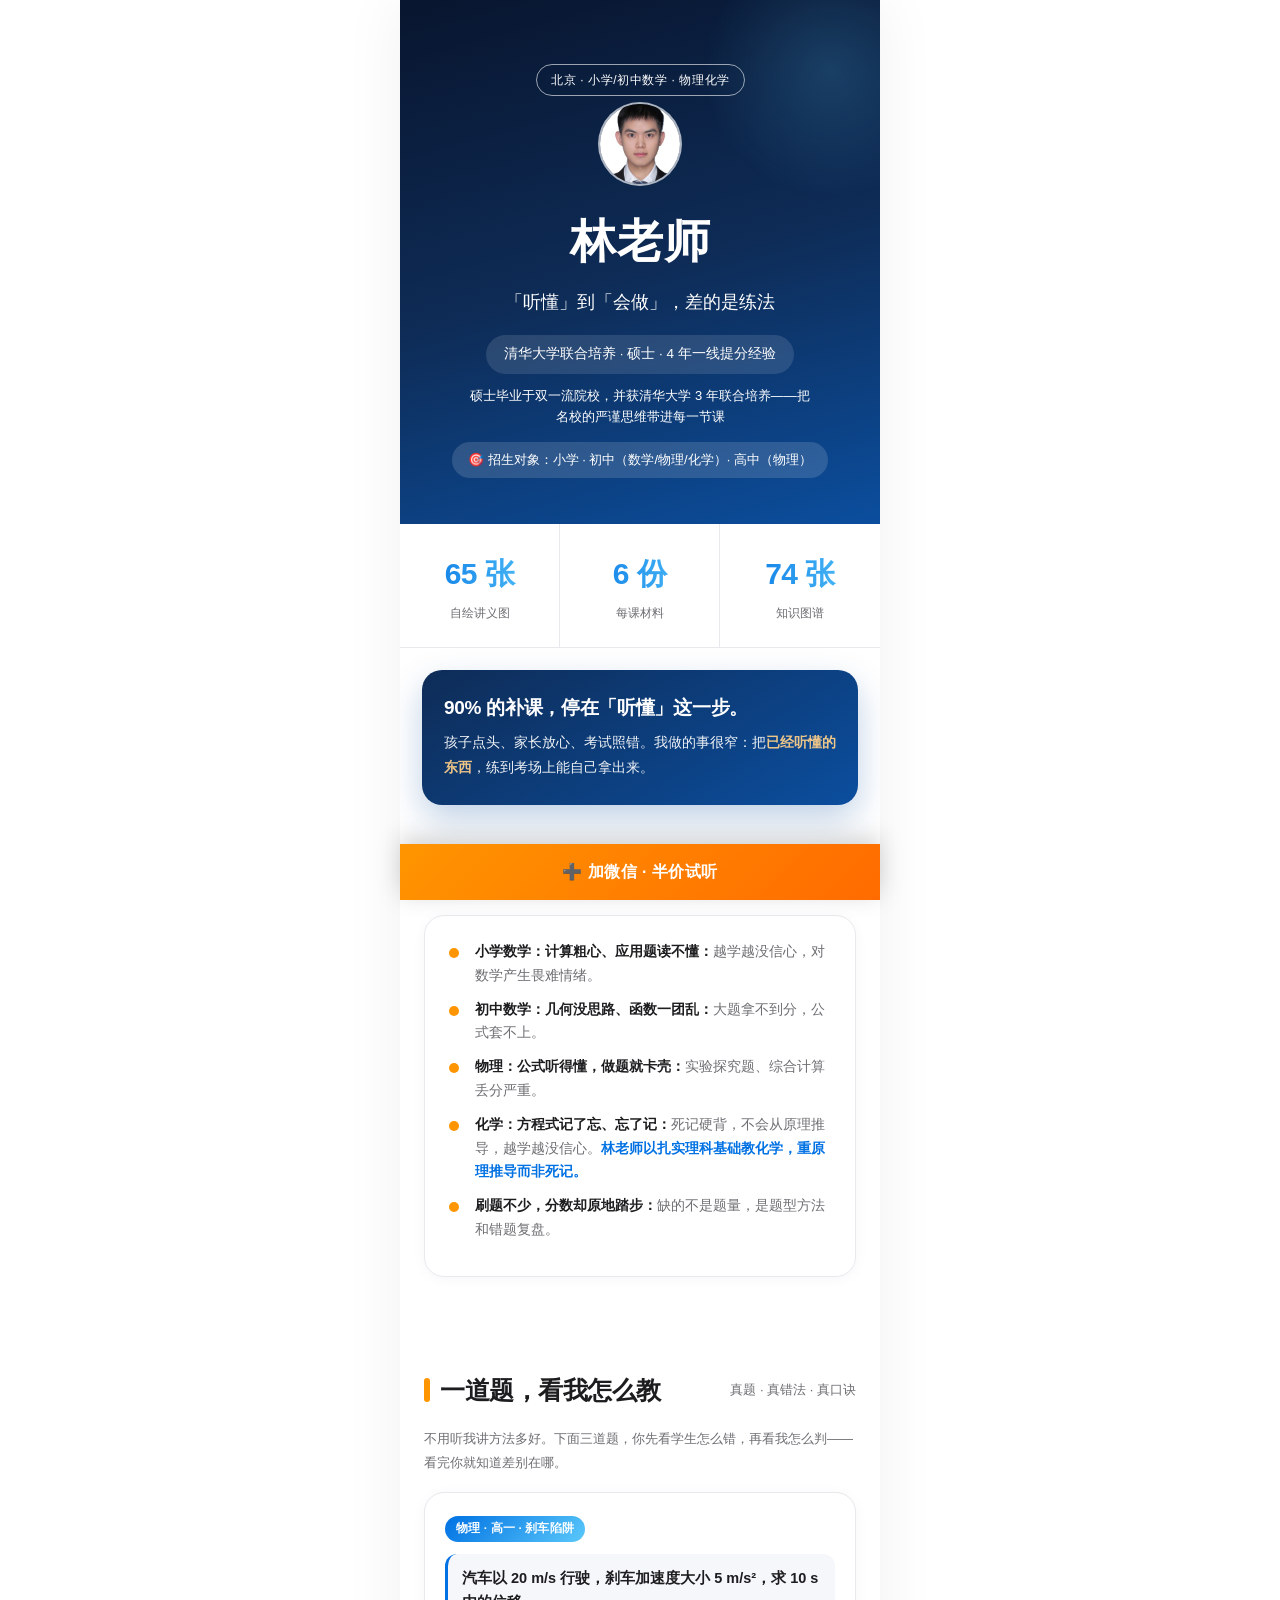
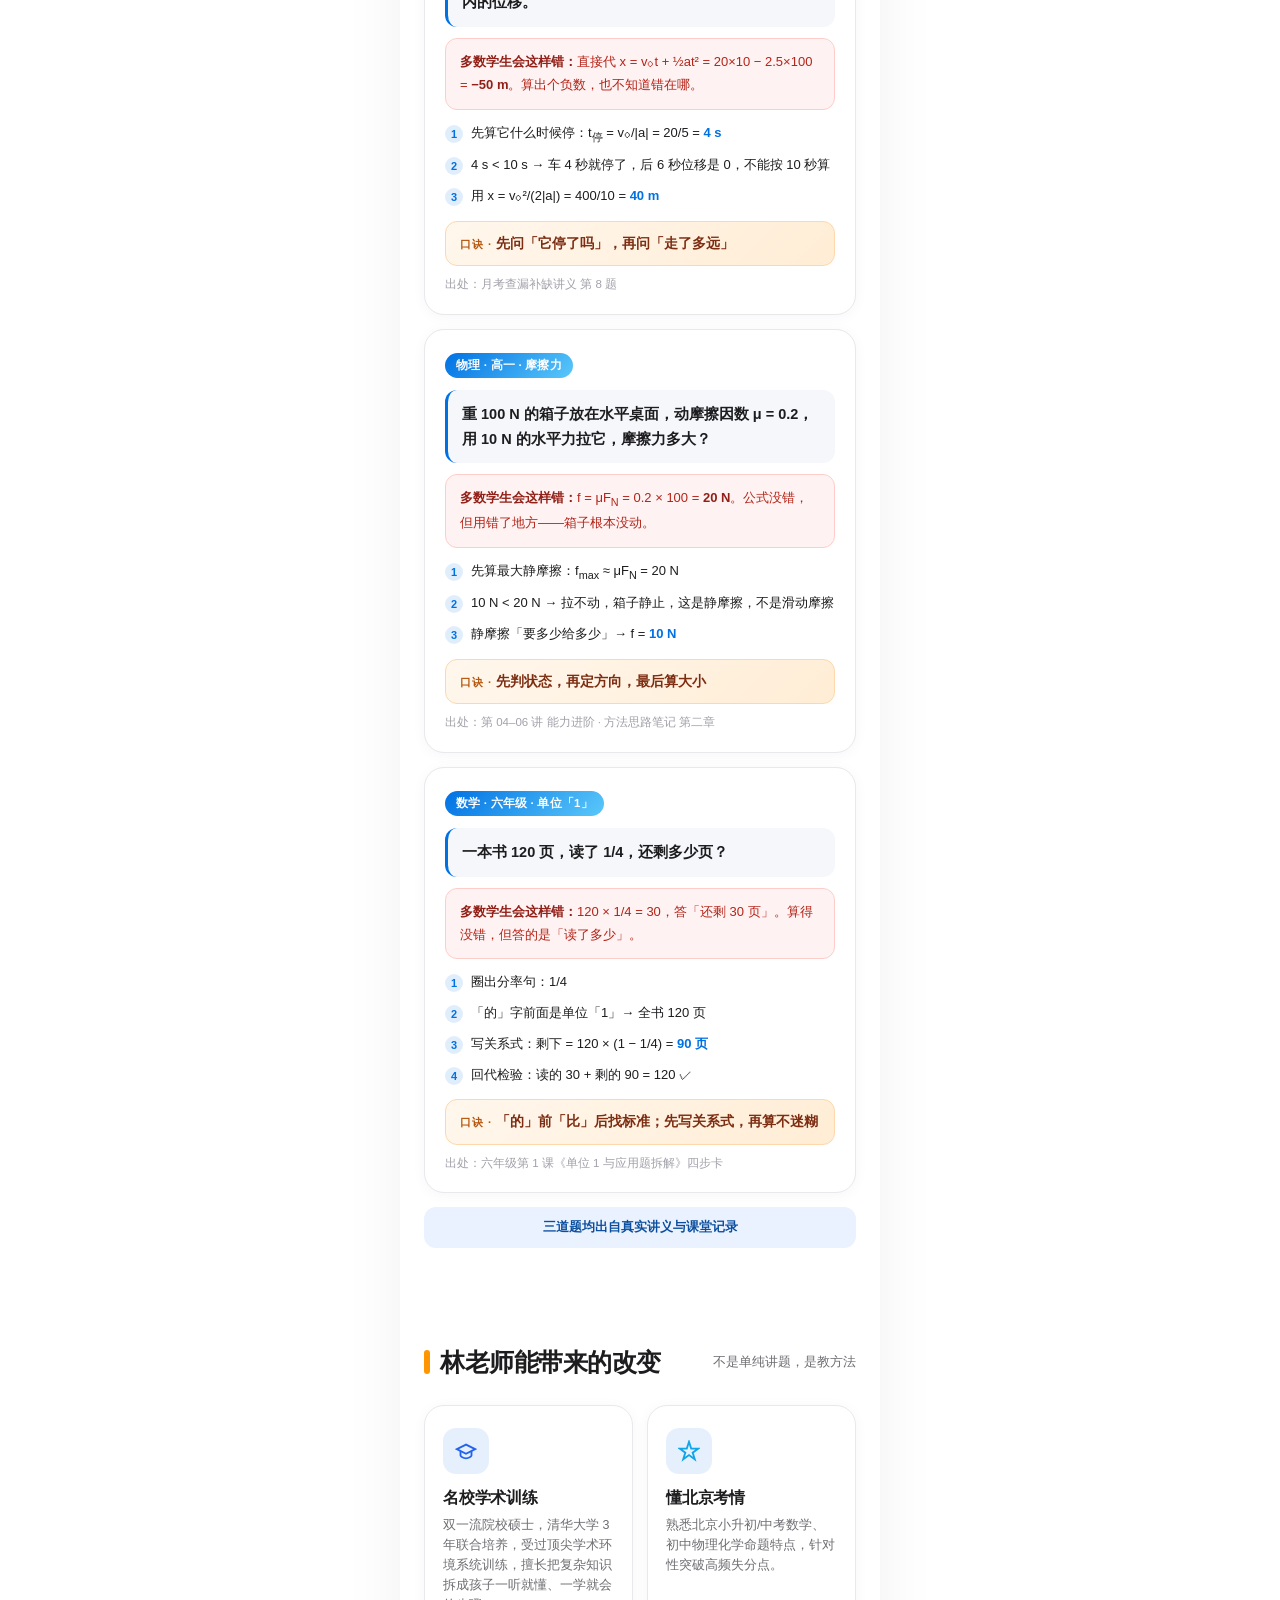
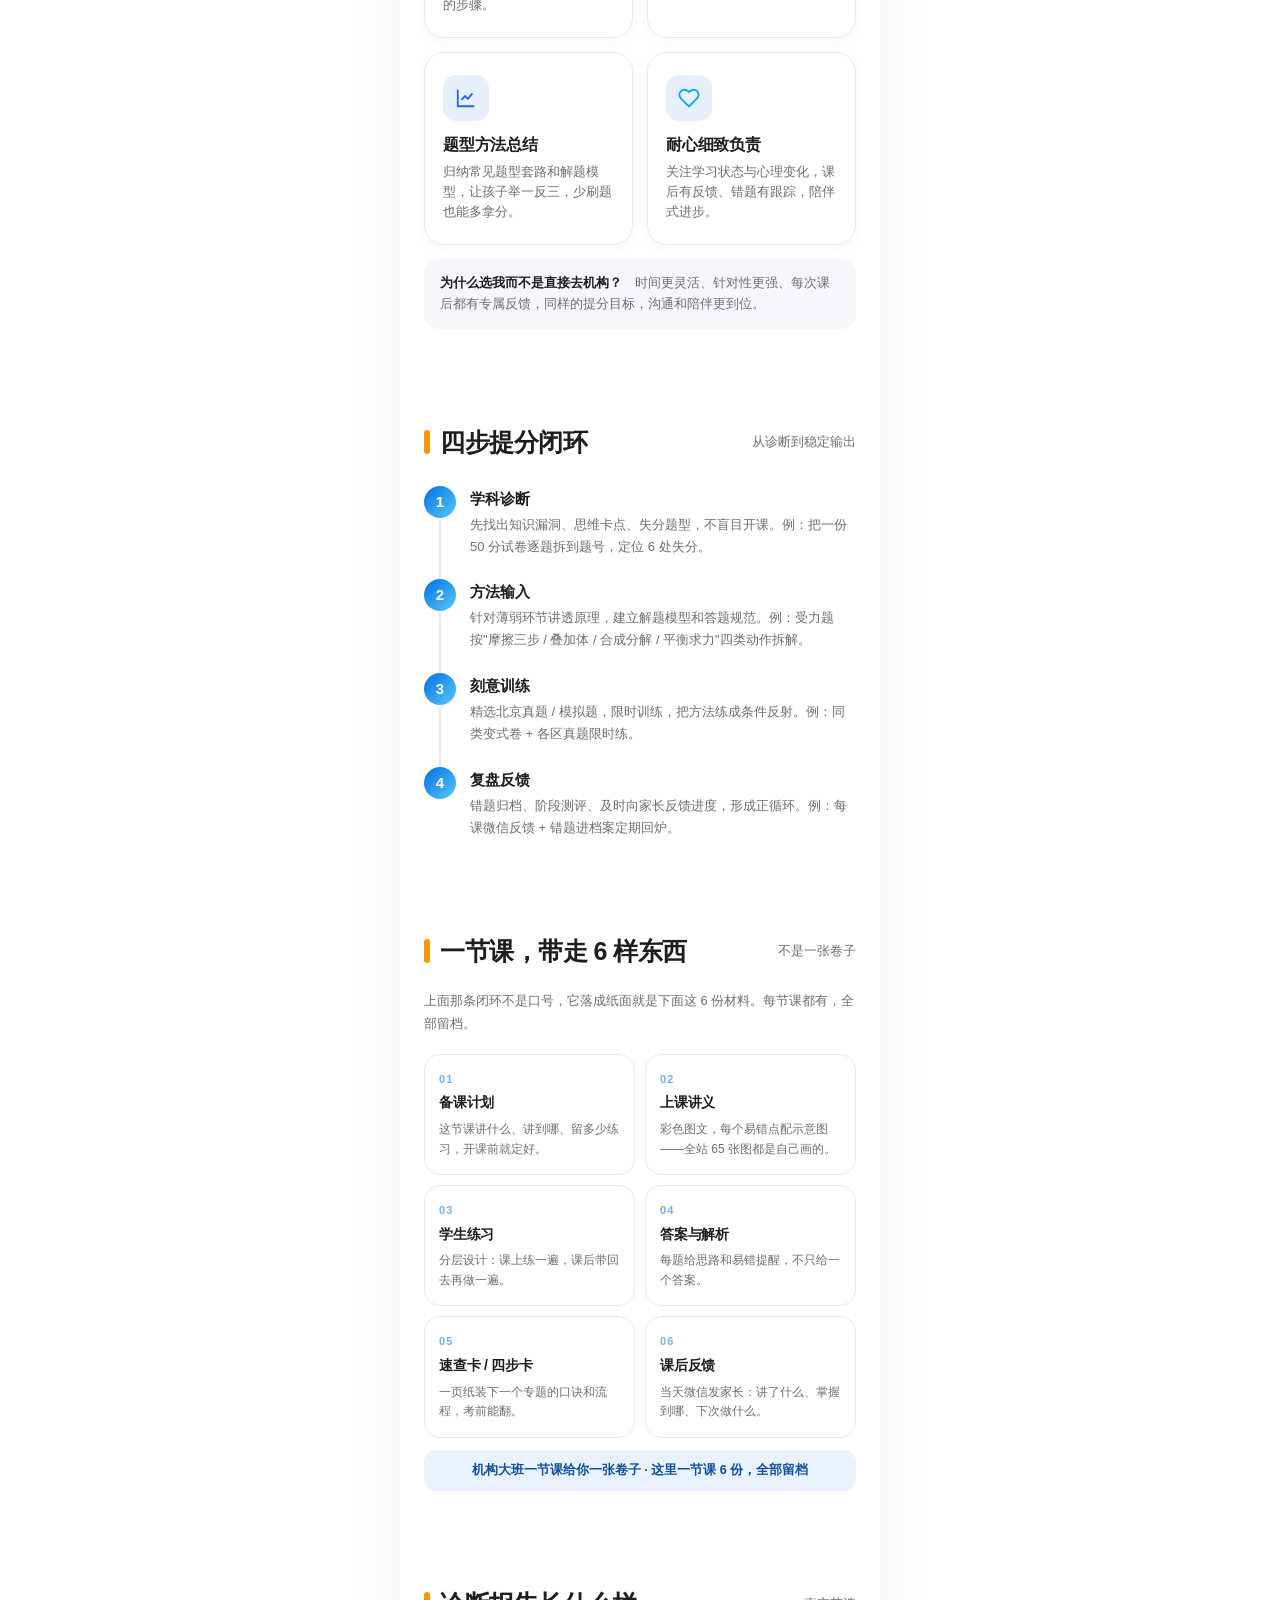
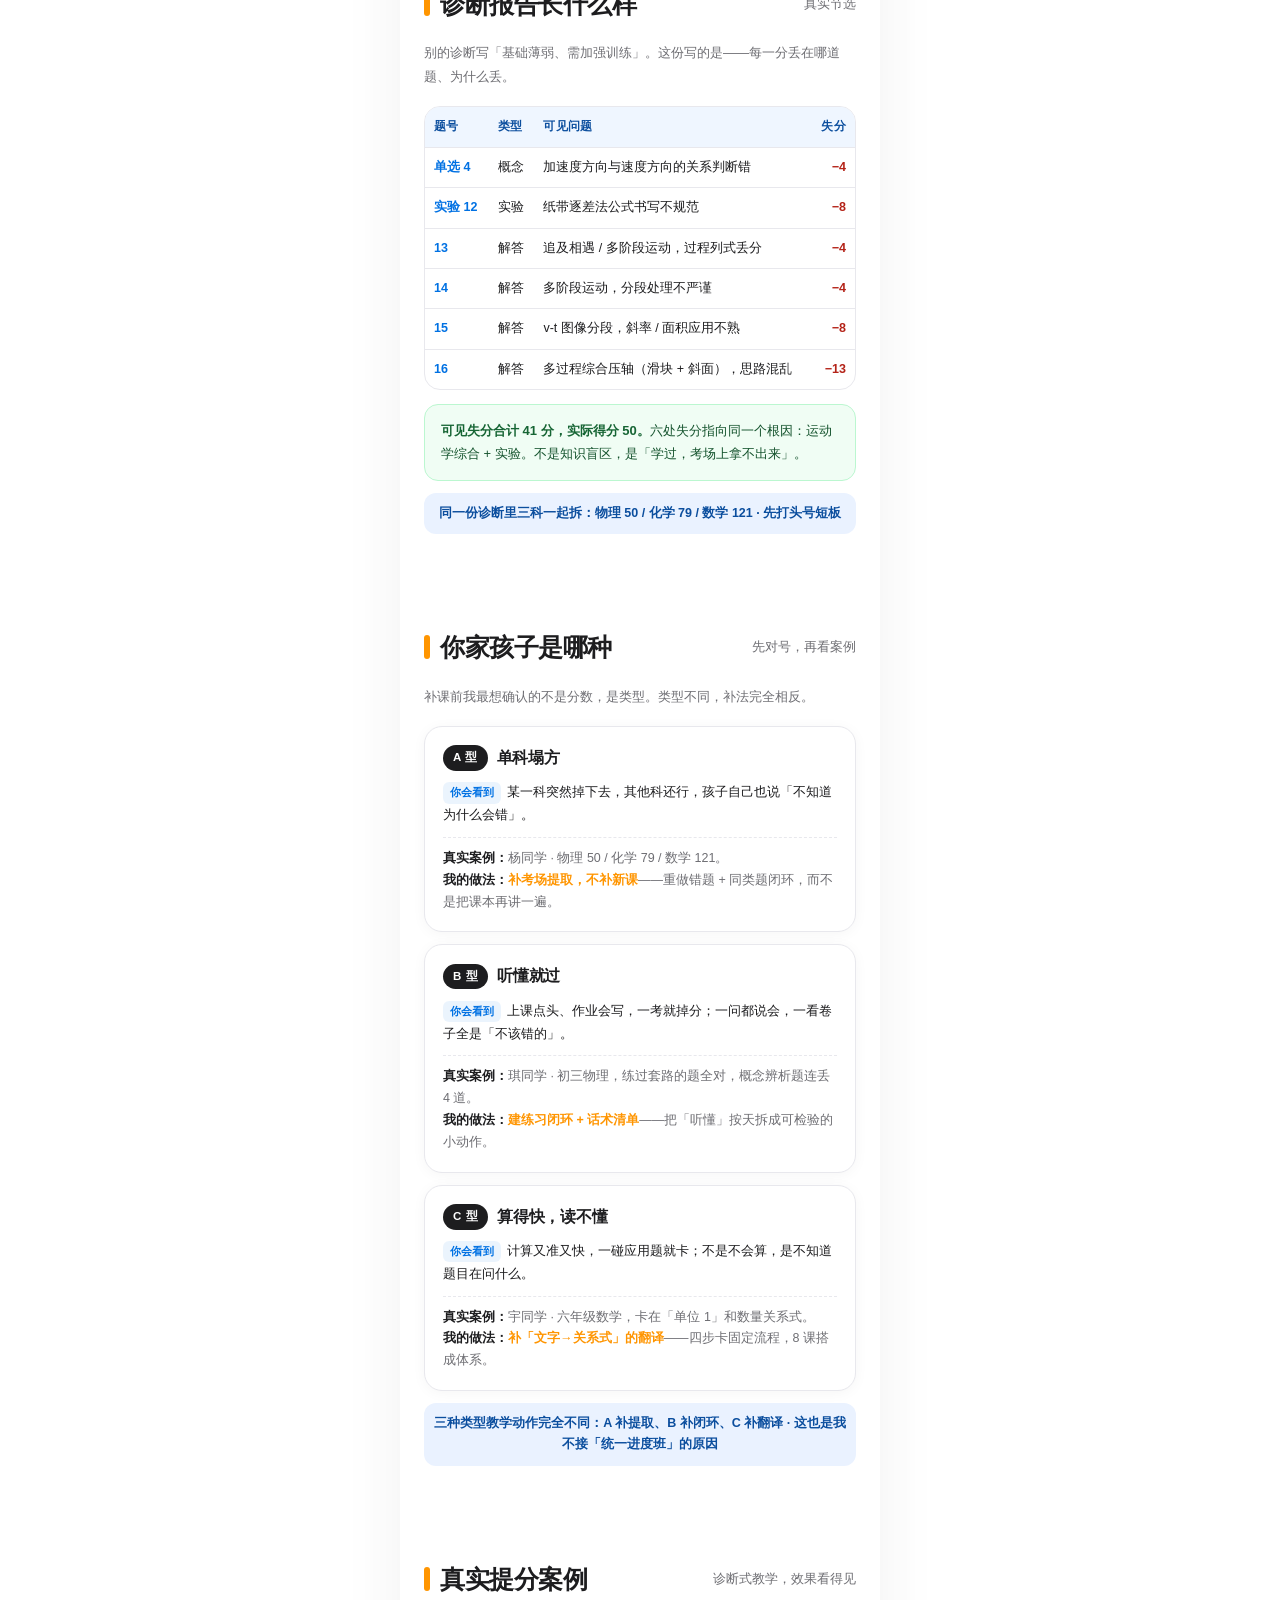
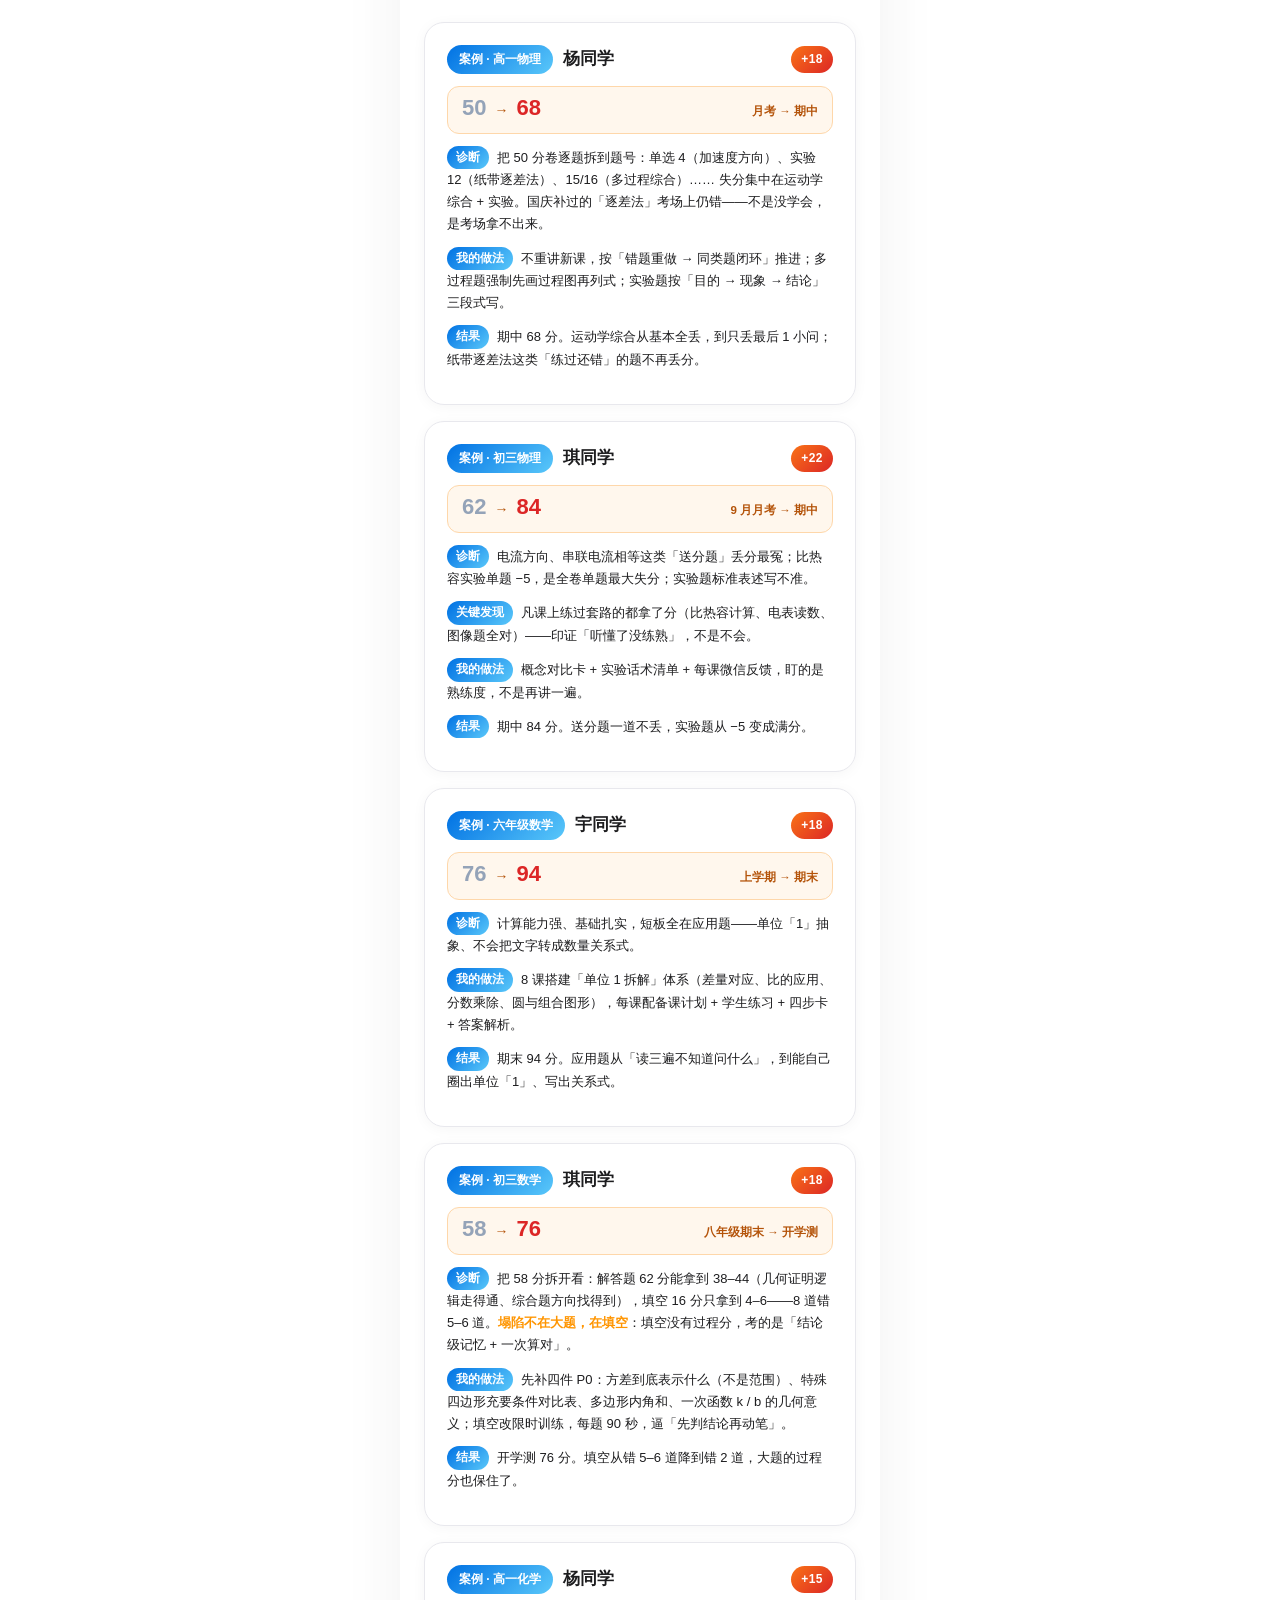
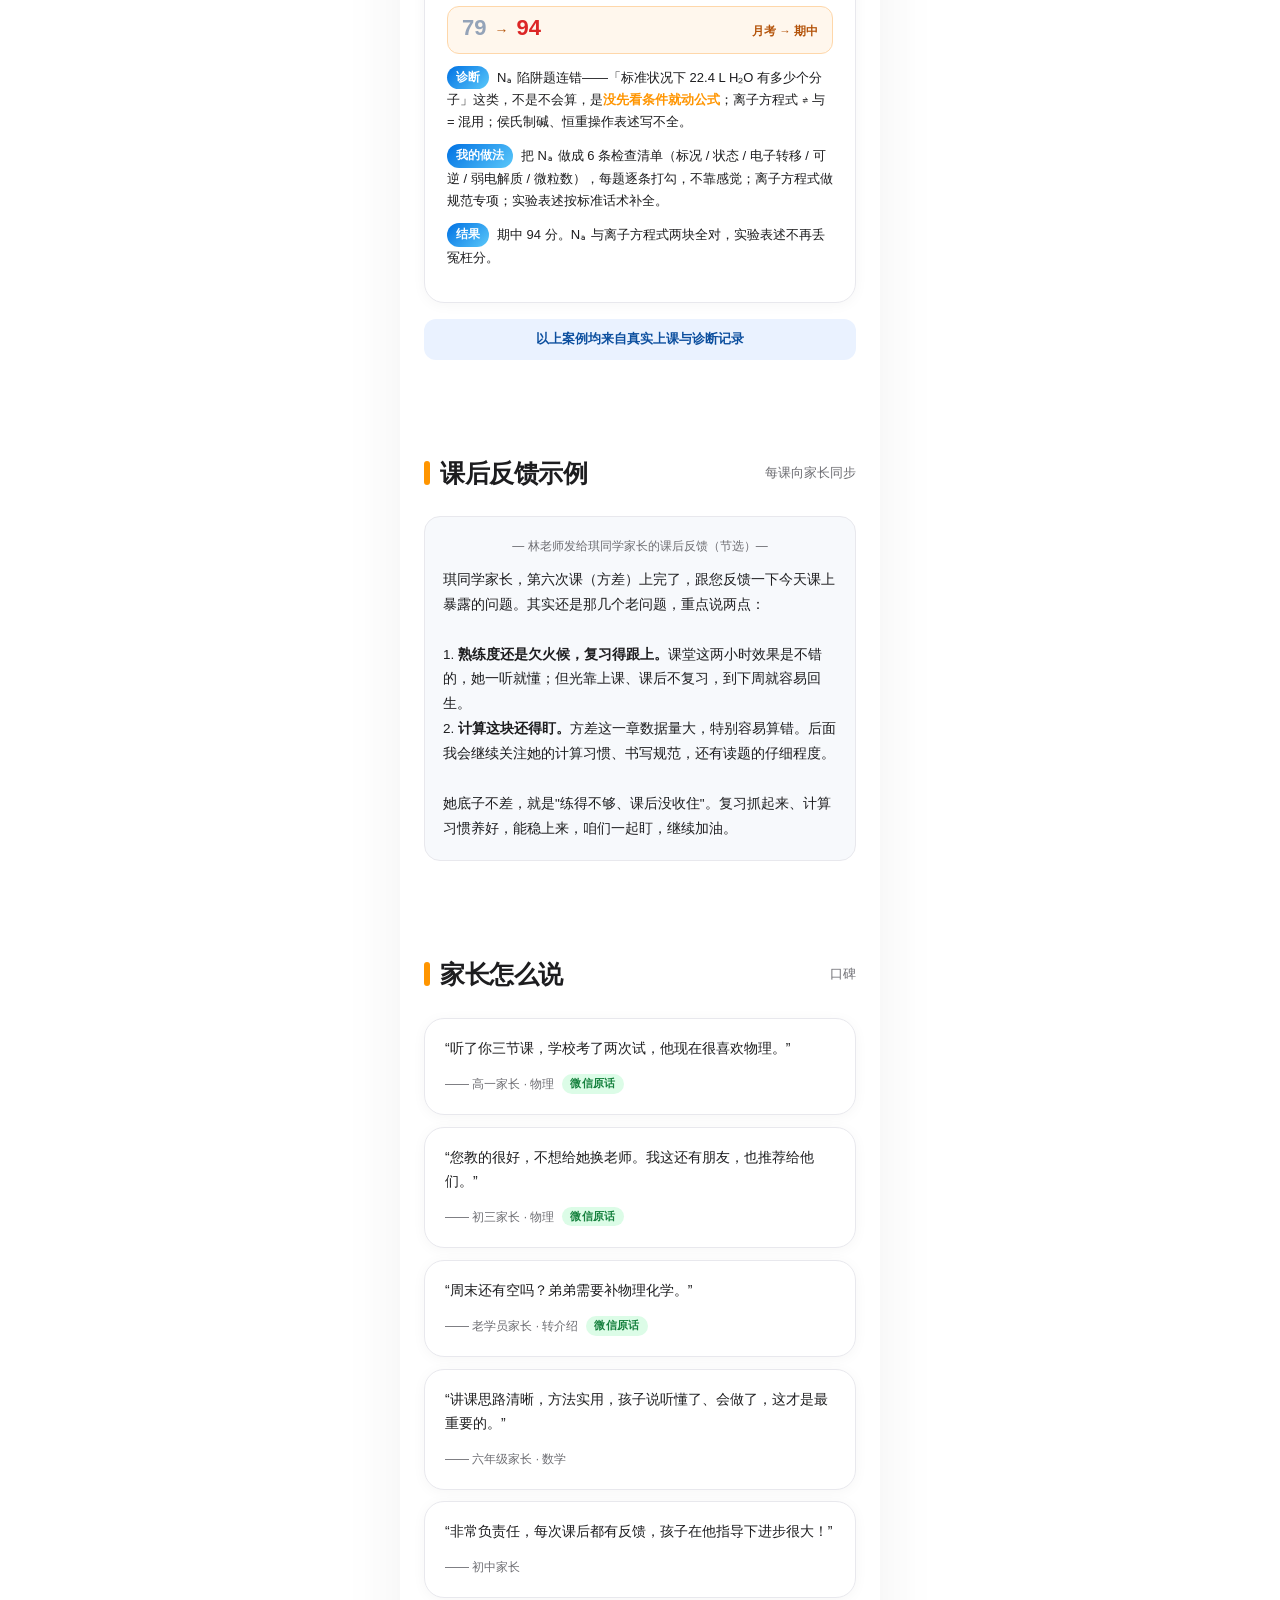
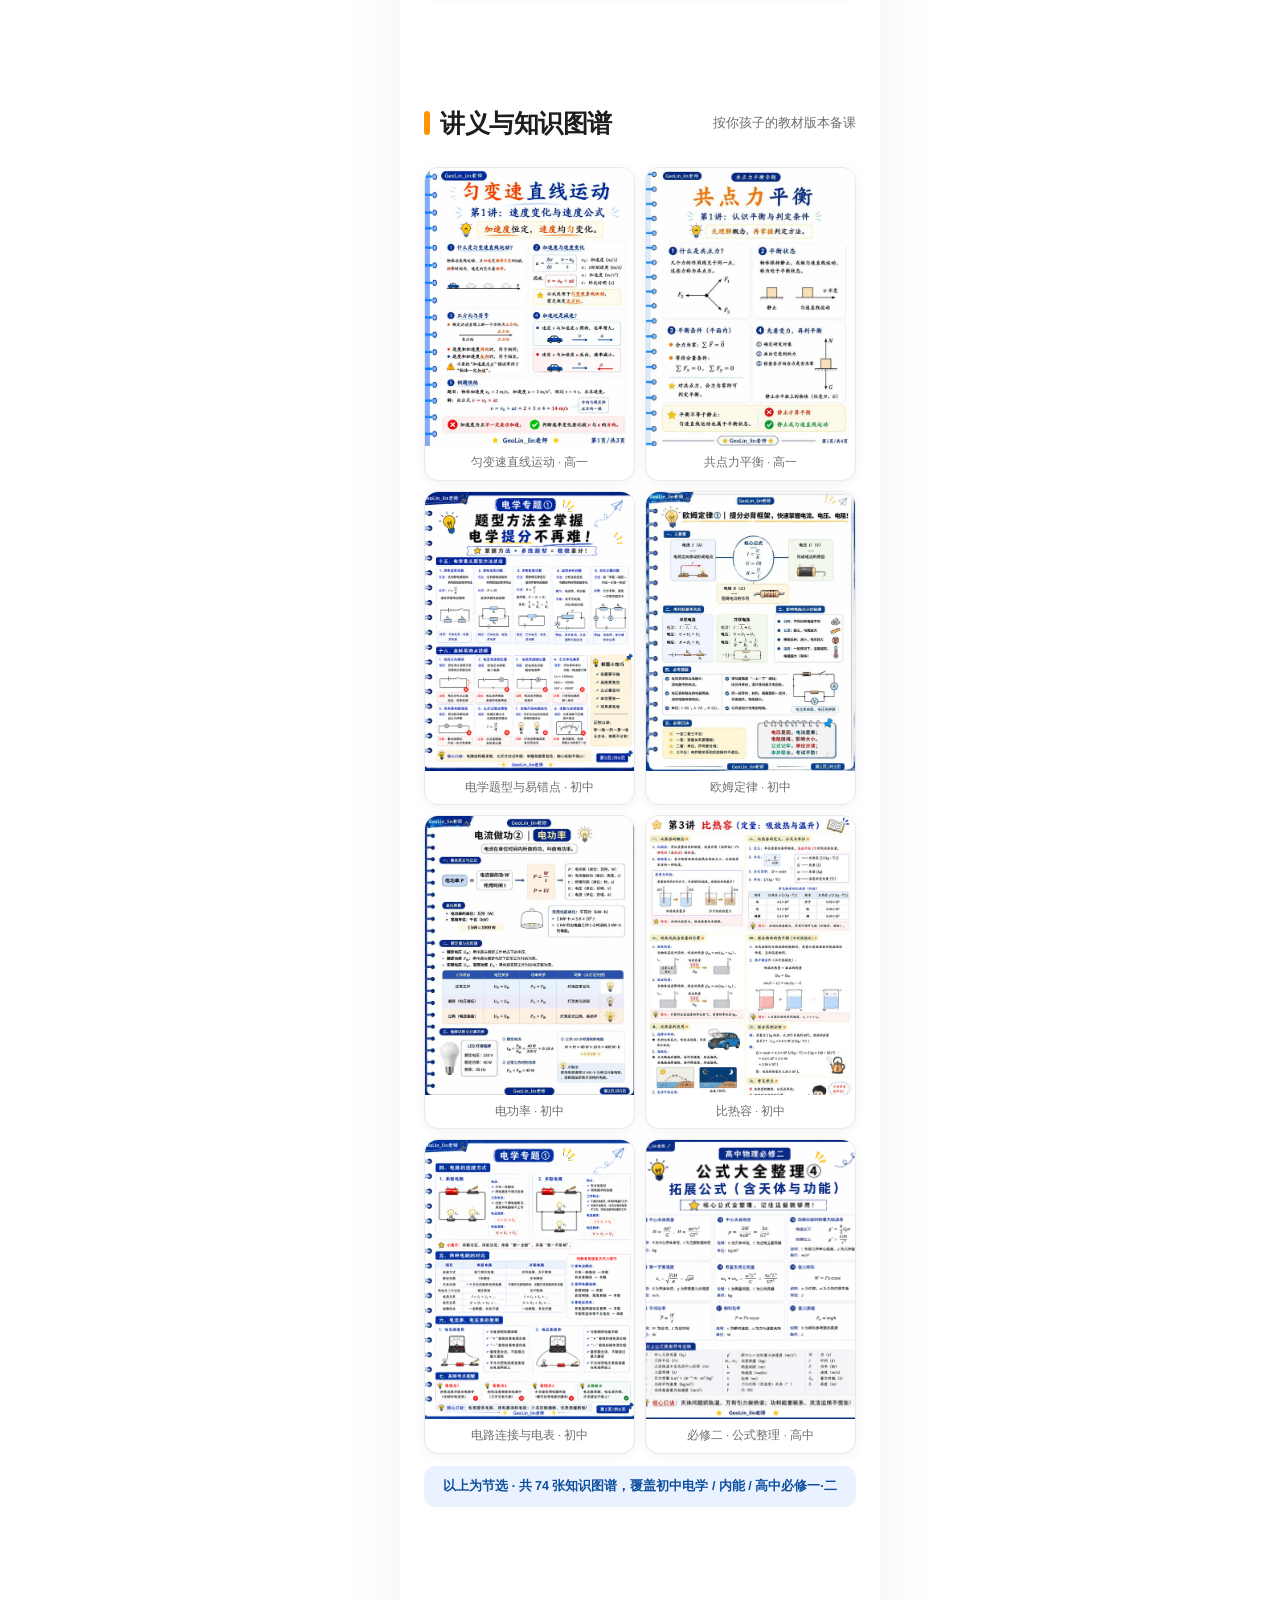
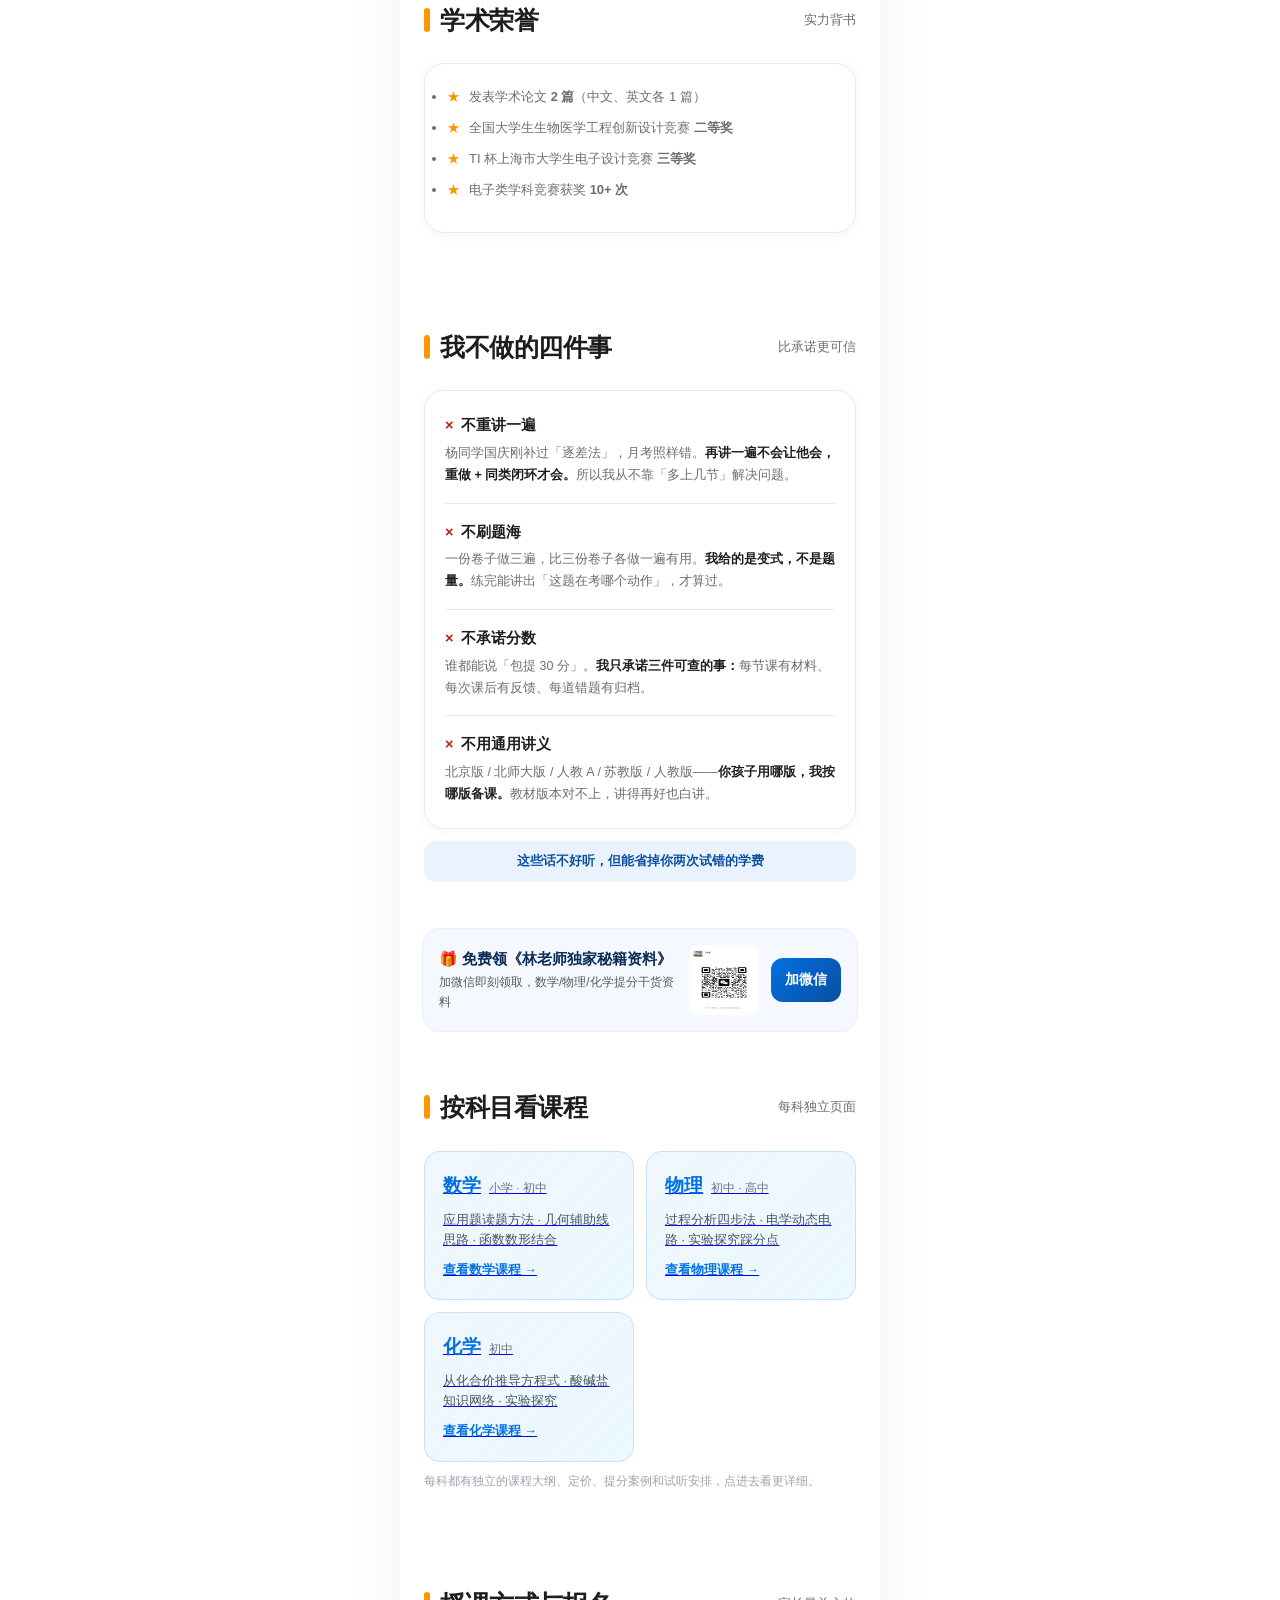
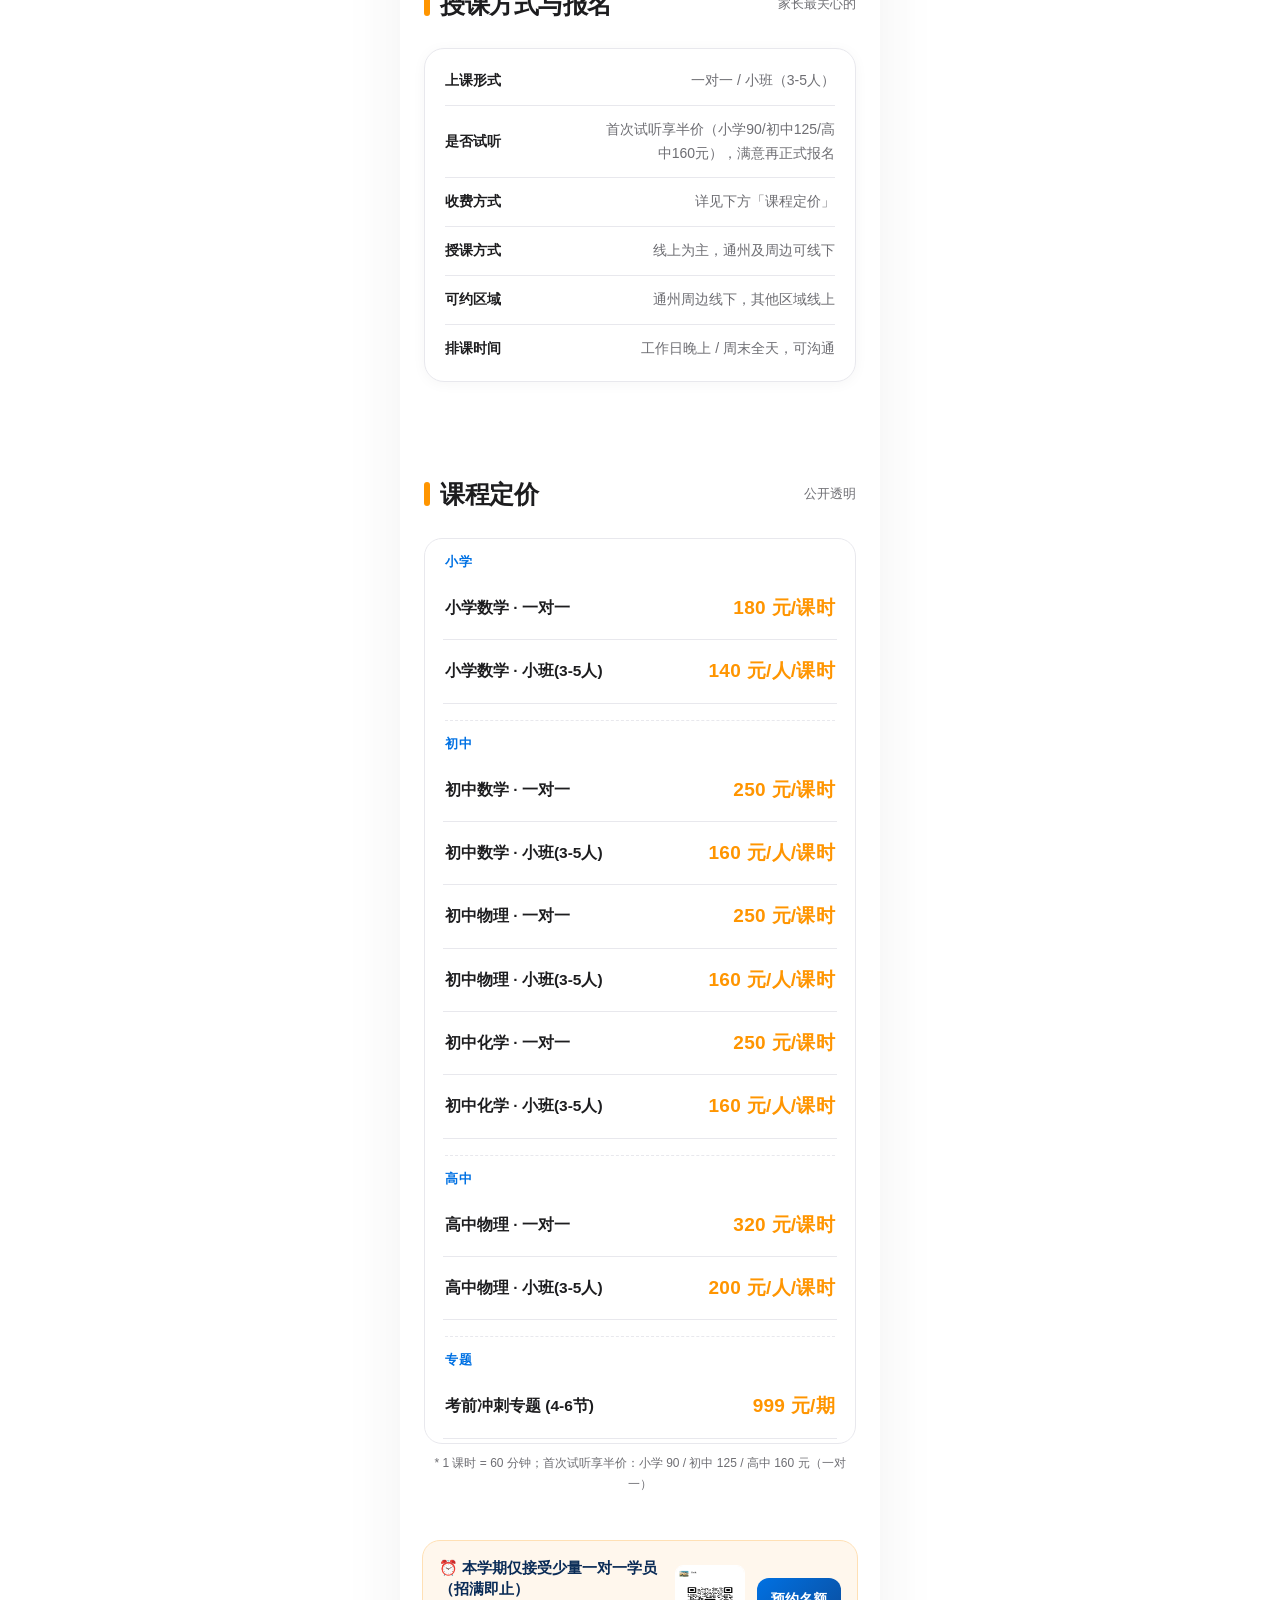
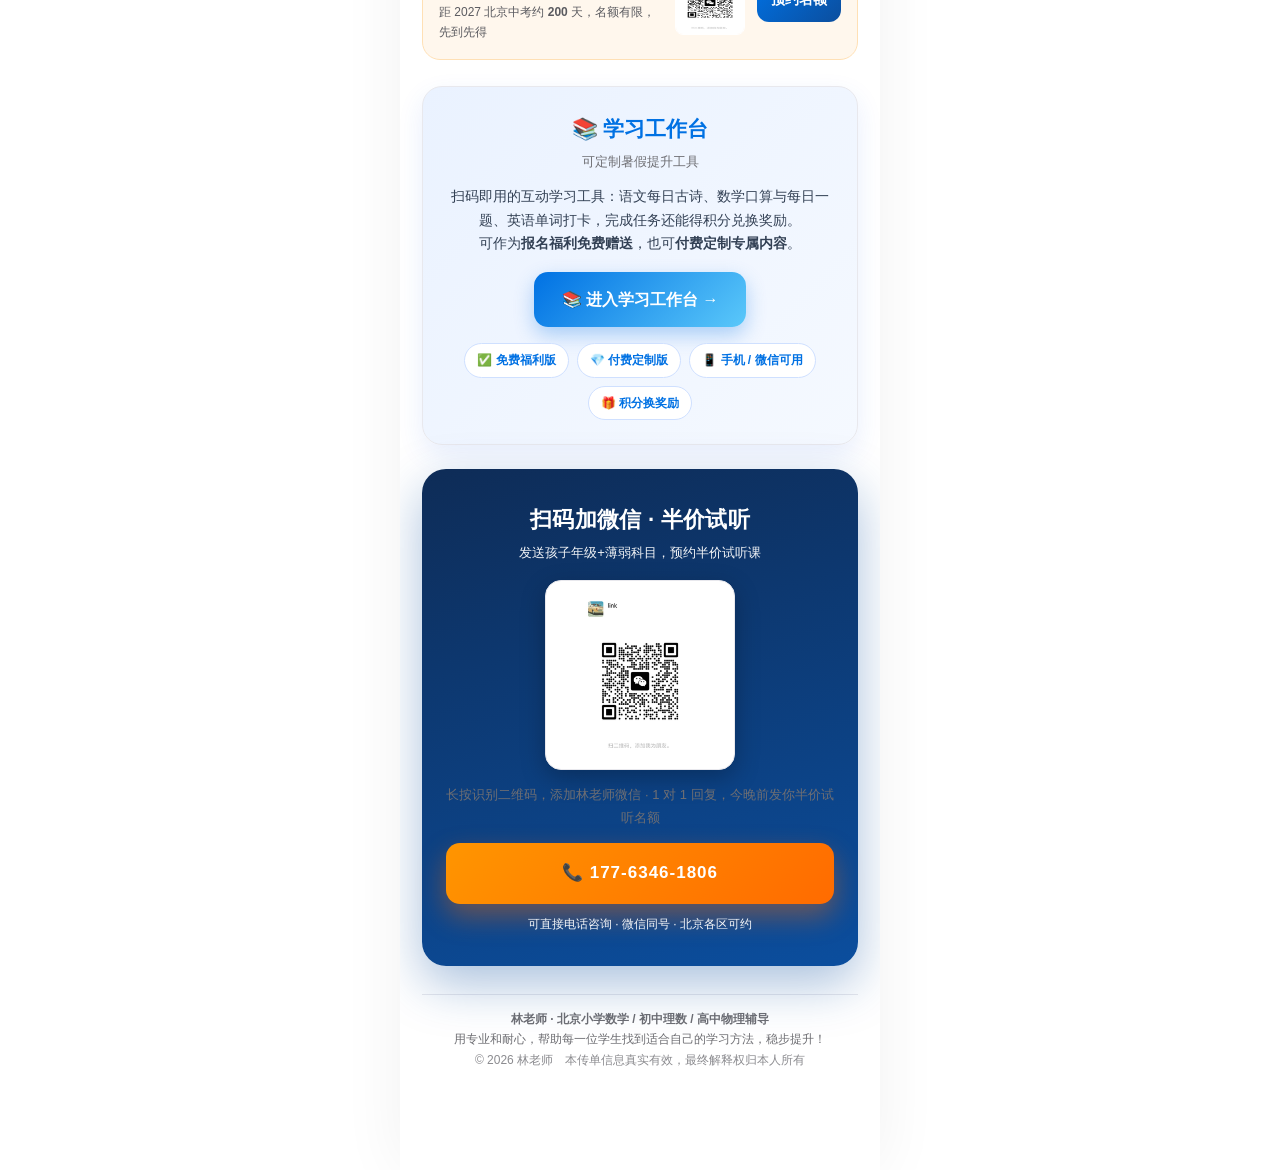
==== commit 97e6244c: "图谱区块：按重难点 × 缩略图可读性重选，并做成可维护流程 页面： - 三列改两列，单张从约 140px 放宽到 210px，中文讲义才看得出结构 - object-position:top，3:4 " ====
--- a/index.html
+++ b/index.html
@@ -296,9 +296,10 @@
   .cblock b{color:var(--accent);}
   .fb-sample{background:#F7F9FC;border:1px solid var(--line);border-radius:16px;padding:18px;font-size:13.5px;line-height:1.85;color:var(--ink);}
   .fb-sample .fb-h{font-size:12px;color:var(--muted);margin-bottom:10px;text-align:center;}
-  .gallery{display:grid;grid-template-columns:repeat(3,1fr);gap:10px;}
+  /* v6:gallery-2col */
+.gallery{display:grid;grid-template-columns:repeat(2,1fr);gap:10px;}
   .gallery .gimg{border-radius:14px;overflow:hidden;border:1px solid var(--line);background:#fff;box-shadow:0 2px 12px rgba(0,0,0,.05);}
-  .gallery .gimg img{width:100%;display:block;aspect-ratio:3/4;object-fit:cover;}
+  .gallery .gimg img{width:100%;display:block;aspect-ratio:3/4;object-fit:cover;object-position:top;}
   .gallery .gimg span{display:block;font-size:11.5px;color:var(--muted);padding:7px 6px;text-align:center;}
   .toolflow{display:flex;gap:8px;flex-wrap:wrap;margin:14px 0 4px;align-items:stretch;}
   .toolflow .tf{flex:1;min-width:110px;background:var(--card);border:1px solid var(--line);border-radius:14px;padding:14px 10px;text-align:center;}
@@ -647,23 +648,21 @@
     </div>
   </section>
 
-  <section data-page-node-id="gallery-sec">
+    <section data-page-node-id="gallery-sec">
     <div class="sec-title"><span class="dot"></span>讲义与知识图谱<small>按你孩子的教材版本备课</small></div>
     <div class="gallery">
-      <div class="gimg"><img src="gallery/junior-ohm-1.jpg" alt="欧姆定律知识图谱"><span>欧姆定律 · 初中</span></div>
-      <div class="gimg"><img src="gallery/junior-ohm-3.jpg" alt="欧姆定律知识图谱"><span>欧姆定律 · 初中</span></div>
-      <div class="gimg"><img src="gallery/junior-pow-2.jpg" alt="电功率知识图谱"><span>电流做功 · 初中</span></div>
-      <div class="gimg"><img src="gallery/junior-house-1.jpg" alt="生活用电知识图谱"><span>生活用电 · 初中</span></div>
-      <div class="gimg"><img src="gallery/junior-cap.jpg" alt="比热容知识图谱"><span>比热容 · 初中</span></div>
-      <div class="gimg"><img src="gallery/junior-elec-2.png" alt="电学专题"><span>电学专题 · 初中</span></div>
-      <div class="gimg"><img src="gallery/junior-elec-5.png" alt="电学专题"><span>电学专题 · 初中</span></div>
-      <div class="gimg"><img src="gallery/senior-balance-1.jpg" alt="共点力平衡"><span>共点力平衡 · 高一</span></div>
-      <div class="gimg"><img src="gallery/senior-kinetic-1.png" alt="匀变速直线运动"><span>匀变速 · 高一</span></div>
-      <div class="gimg"><img src="gallery/senior-2-1.png" alt="必修二知识图谱"><span>曲线运动 · 高二</span></div>
-      <div class="gimg"><img src="gallery/senior-2-3.png" alt="必修二知识图谱"><span>必修二 · 高中</span></div>
-    </div>
-    <div class="track">共 74 张知识图谱覆盖初中电学 / 内能 / 高中必修一·二 · 讲义均彩色图文并茂</div>
-  </section>
+      <div class="gimg"><img src="gallery/senior-kinetic-1.png" alt="匀变速直线运动知识图谱" loading="lazy"><span>匀变速直线运动 · 高一</span></div>
+      <div class="gimg"><img src="gallery/senior-balance-1.jpg" alt="共点力平衡知识图谱" loading="lazy"><span>共点力平衡 · 高一</span></div>
+      <div class="gimg"><img src="gallery/junior-elec-5.png" alt="电学题型与易错点知识图谱" loading="lazy"><span>电学题型与易错点 · 初中</span></div>
+      <div class="gimg"><img src="gallery/junior-ohm-1.jpg" alt="欧姆定律知识图谱" loading="lazy"><span>欧姆定律 · 初中</span></div>
+      <div class="gimg"><img src="gallery/junior-pow-2.jpg" alt="电功率知识图谱" loading="lazy"><span>电功率 · 初中</span></div>
+      <div class="gimg"><img src="gallery/junior-cap.jpg" alt="比热容知识图谱" loading="lazy"><span>比热容 · 初中</span></div>
+      <div class="gimg"><img src="gallery/junior-elec-2.png" alt="电路连接与电表知识图谱" loading="lazy"><span>电路连接与电表 · 初中</span></div>
+      <div class="gimg"><img src="gallery/senior-2-3.png" alt="必修二 · 公式整理知识图谱" loading="lazy"><span>必修二 · 公式整理 · 高中</span></div>
+    </div>
+    <div class="track">以上为节选 · 共 74 张知识图谱，覆盖初中电学 / 内能 / 高中必修一·二</div>
+  </section>
+
 
   <section data-page-node-id="Gof3ulyAzks88dmL1IkzFg">
     <div class="sec-title" data-page-node-id="JC5PMOUPGOENuAKEvl3KsS"><span class="dot" data-page-node-id="un42KelQH25ttnDlB6ltE7"></span>学术荣誉<small data-page-node-id="DCLksiAPPEIWMCk1Fo2RNH">实力背书</small></div>
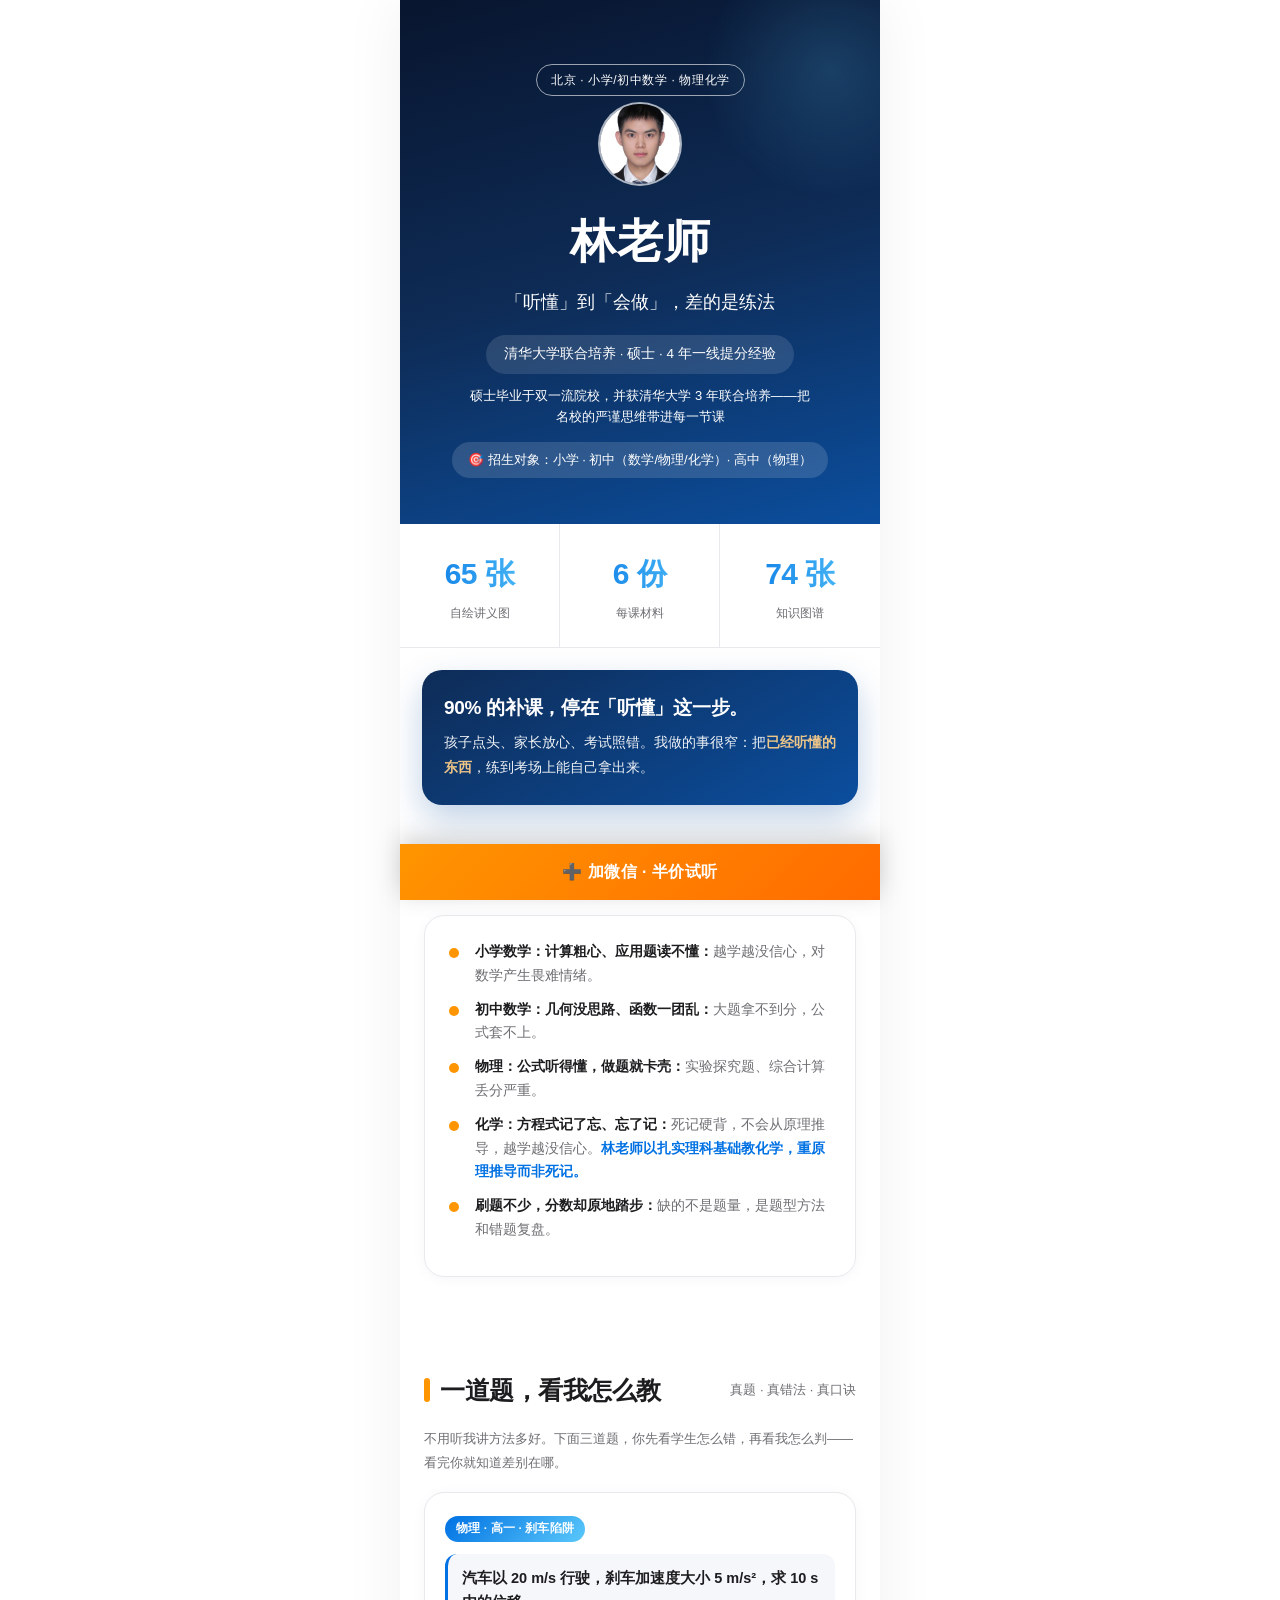
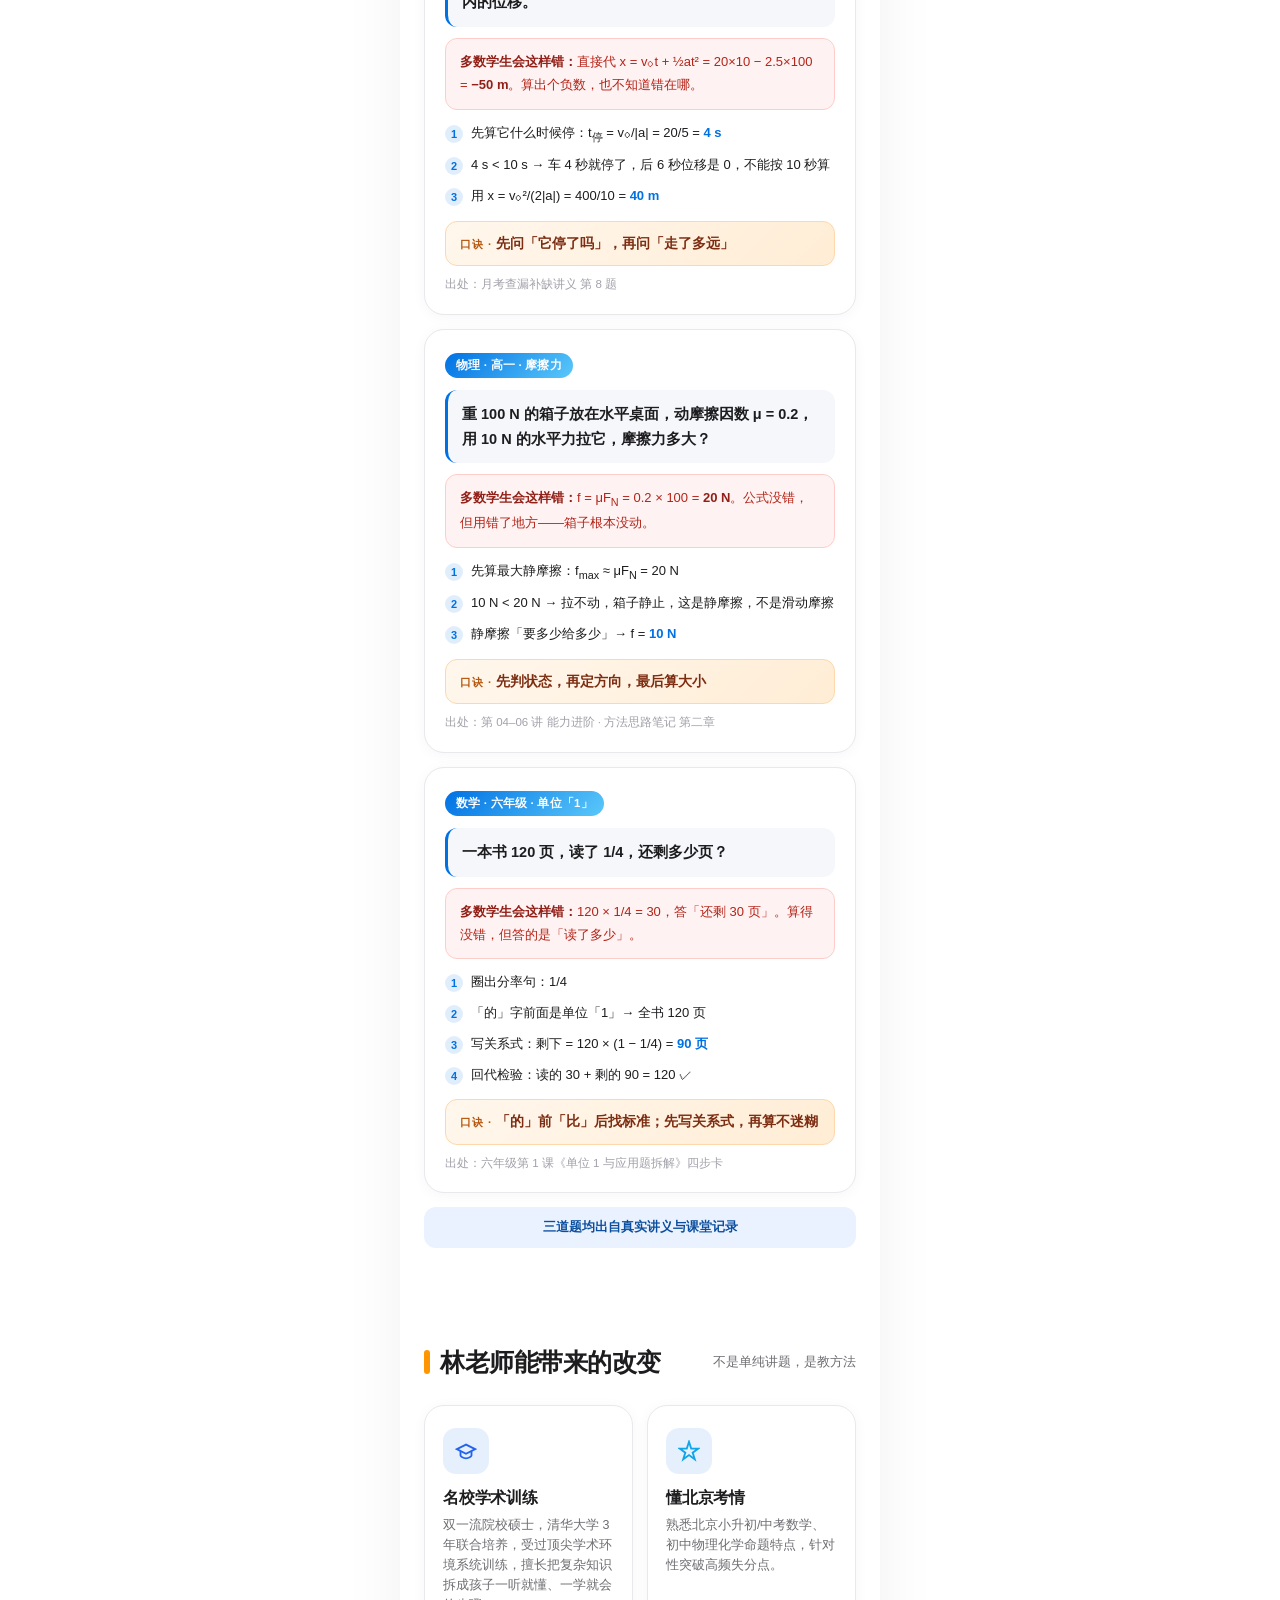
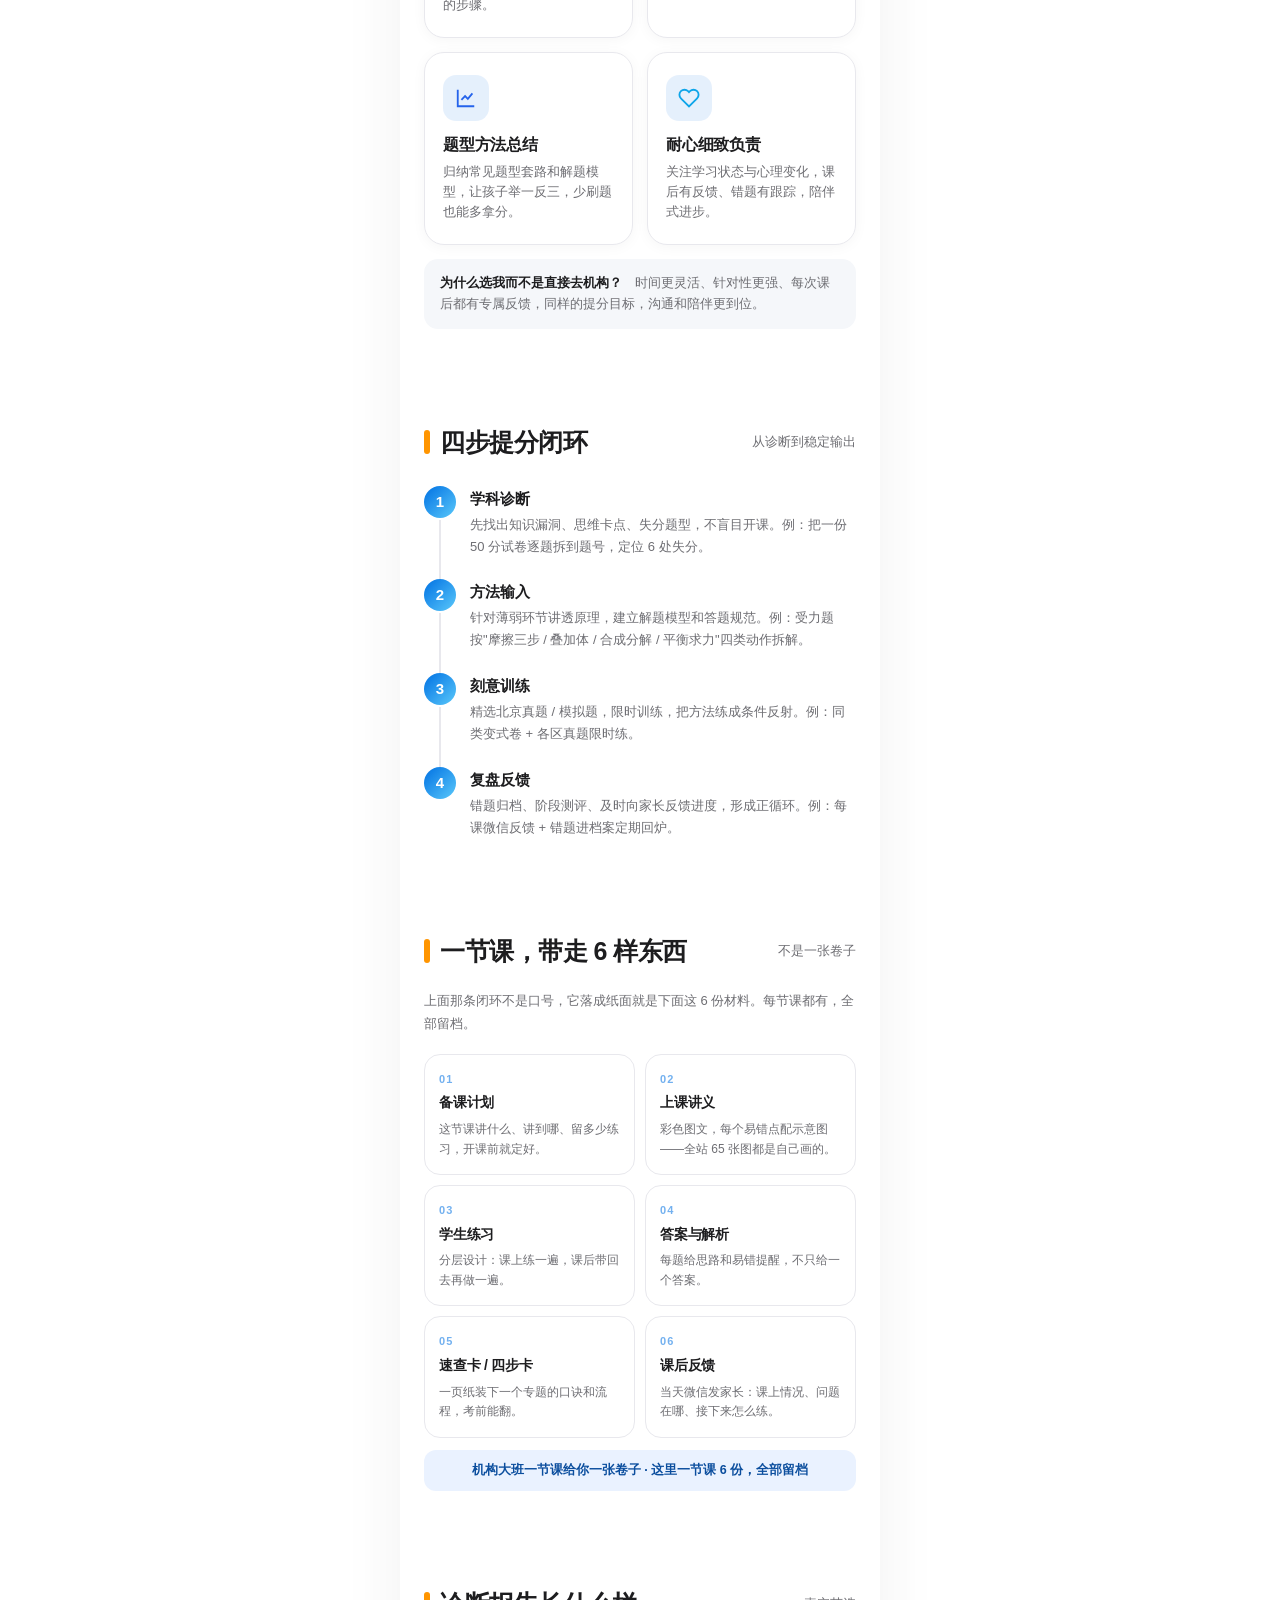
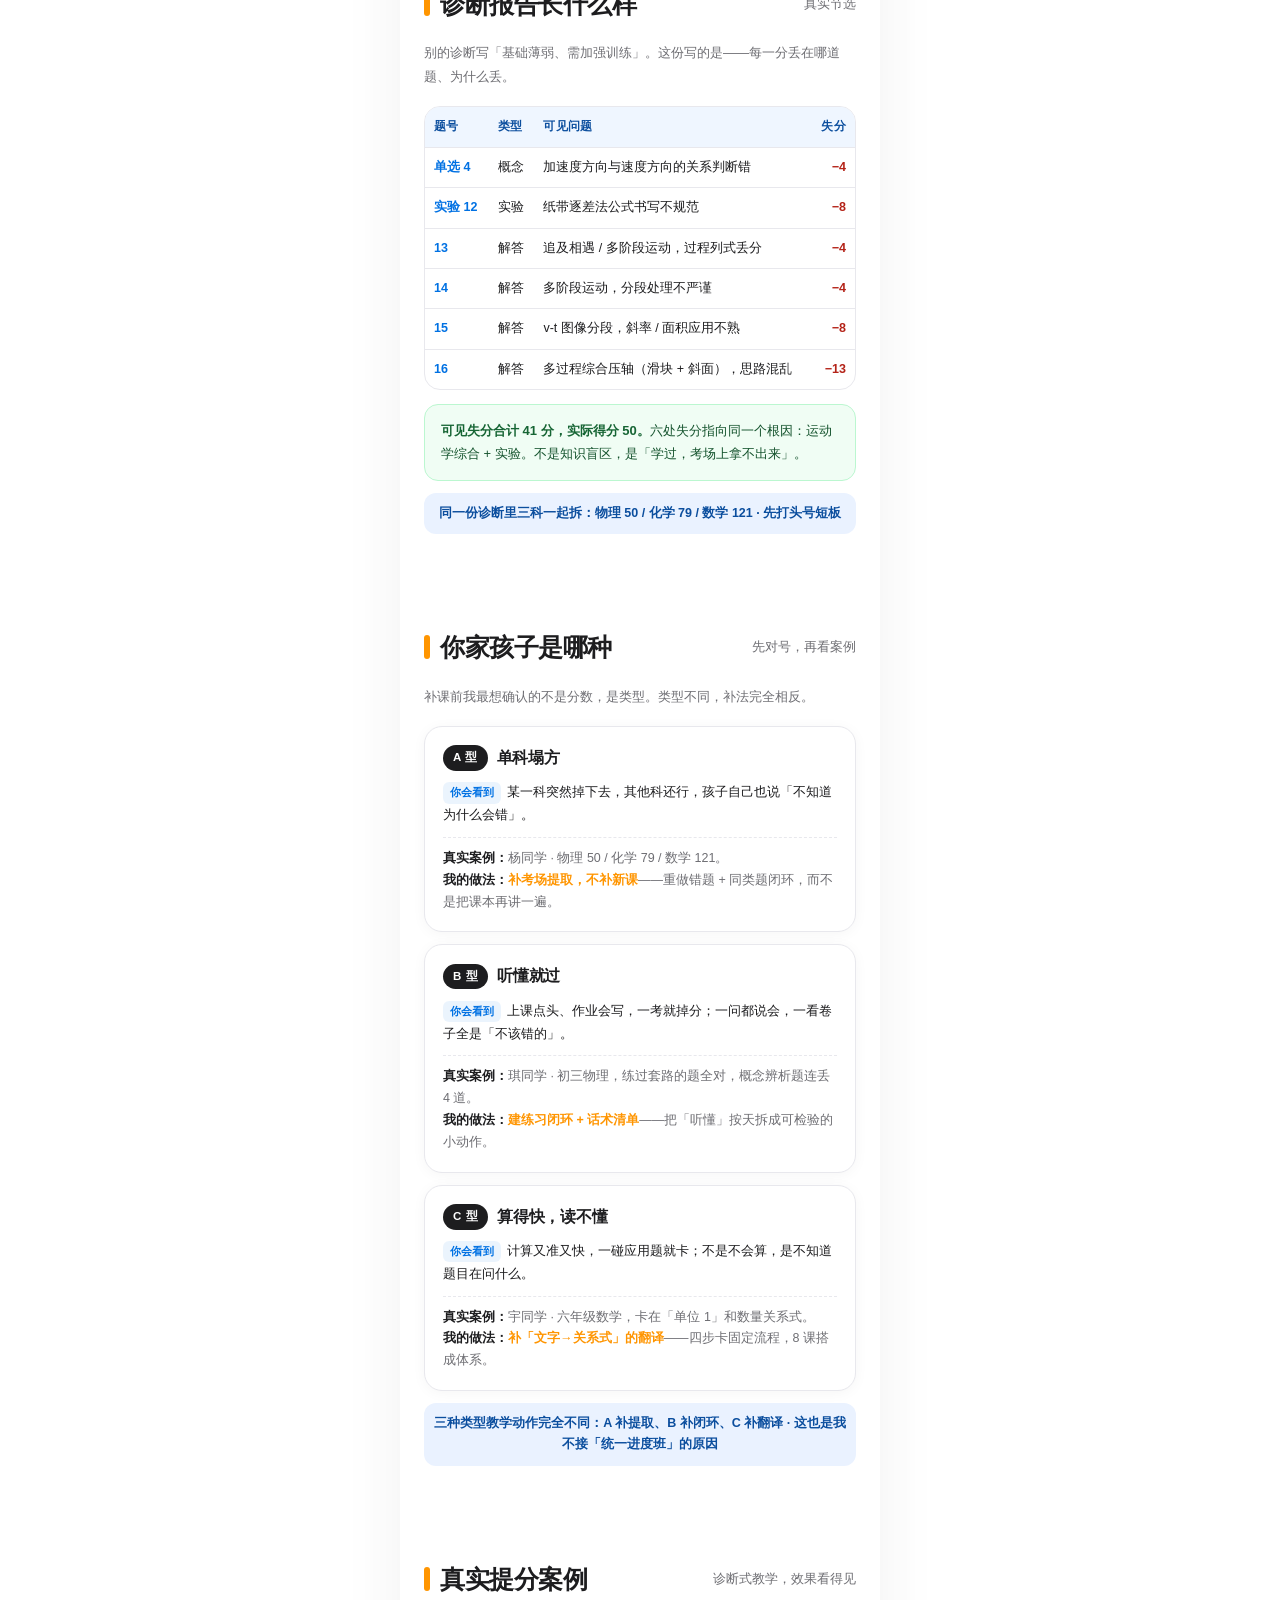
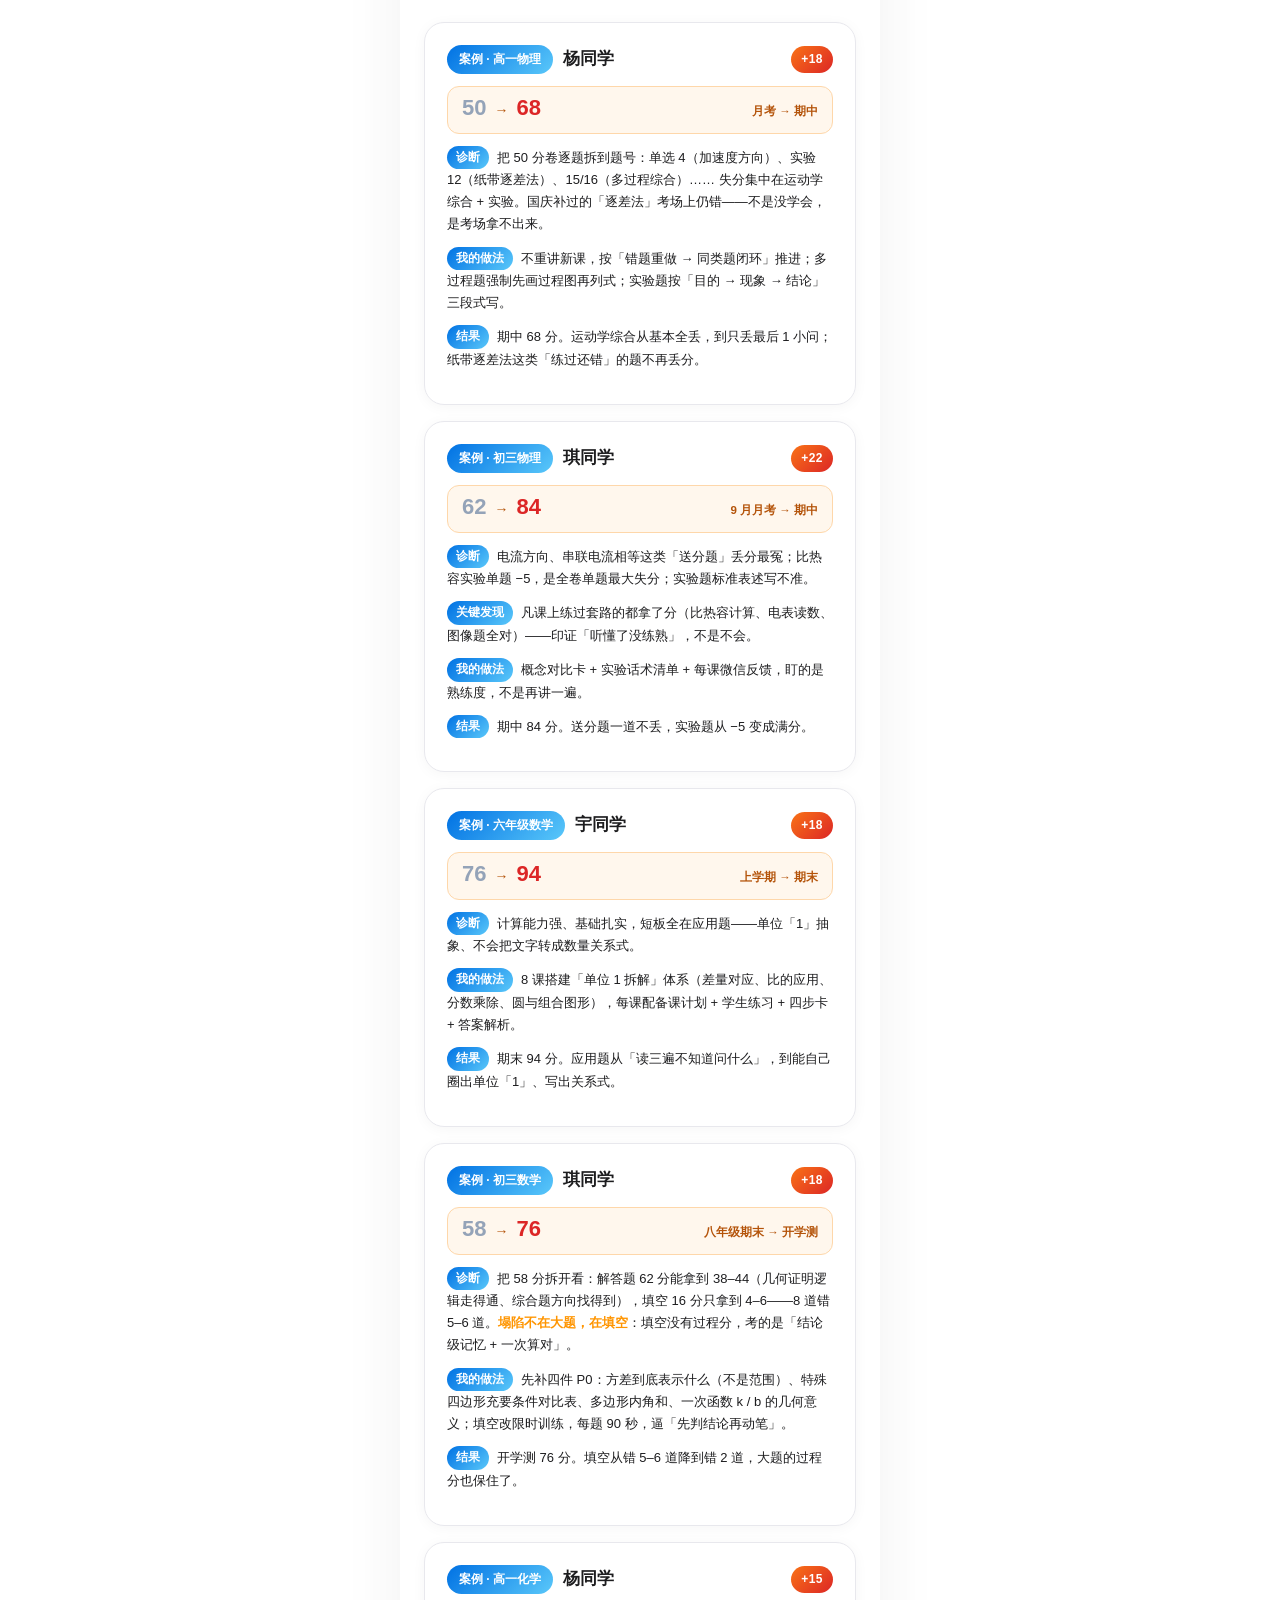
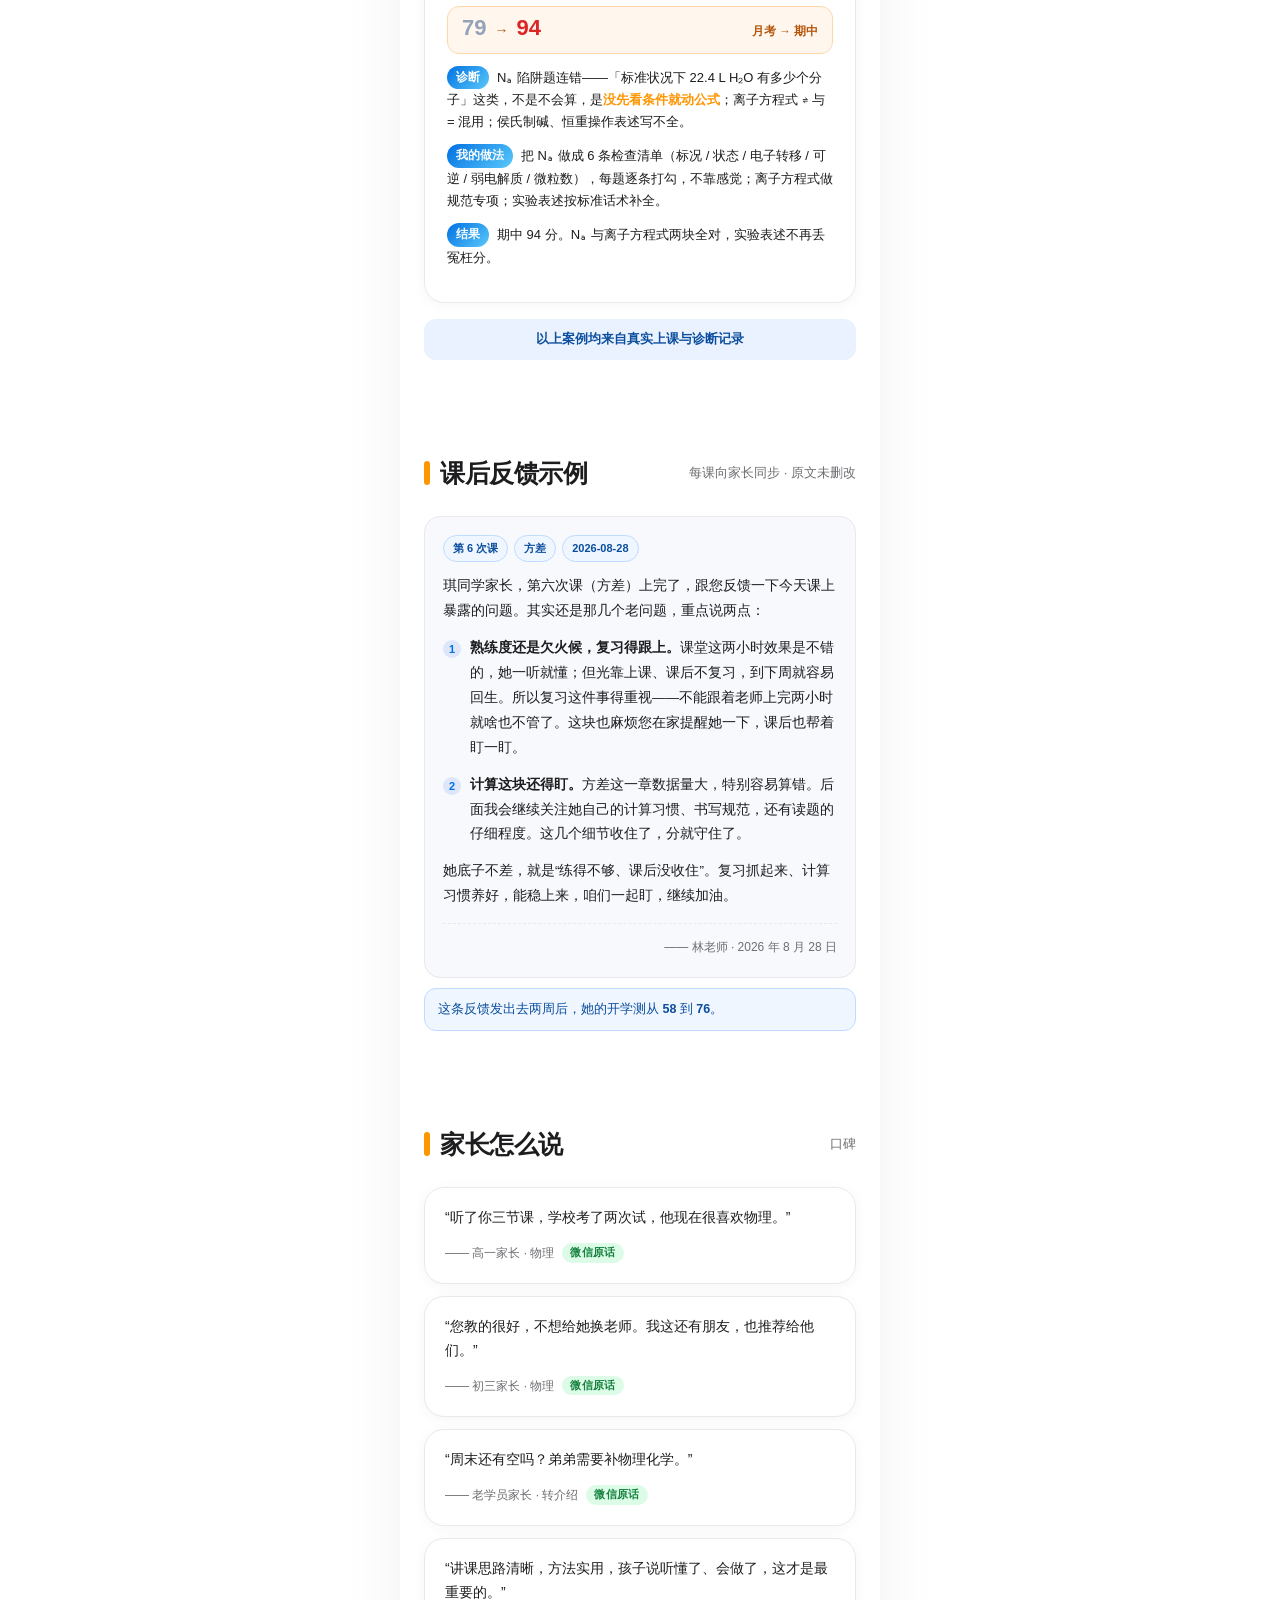
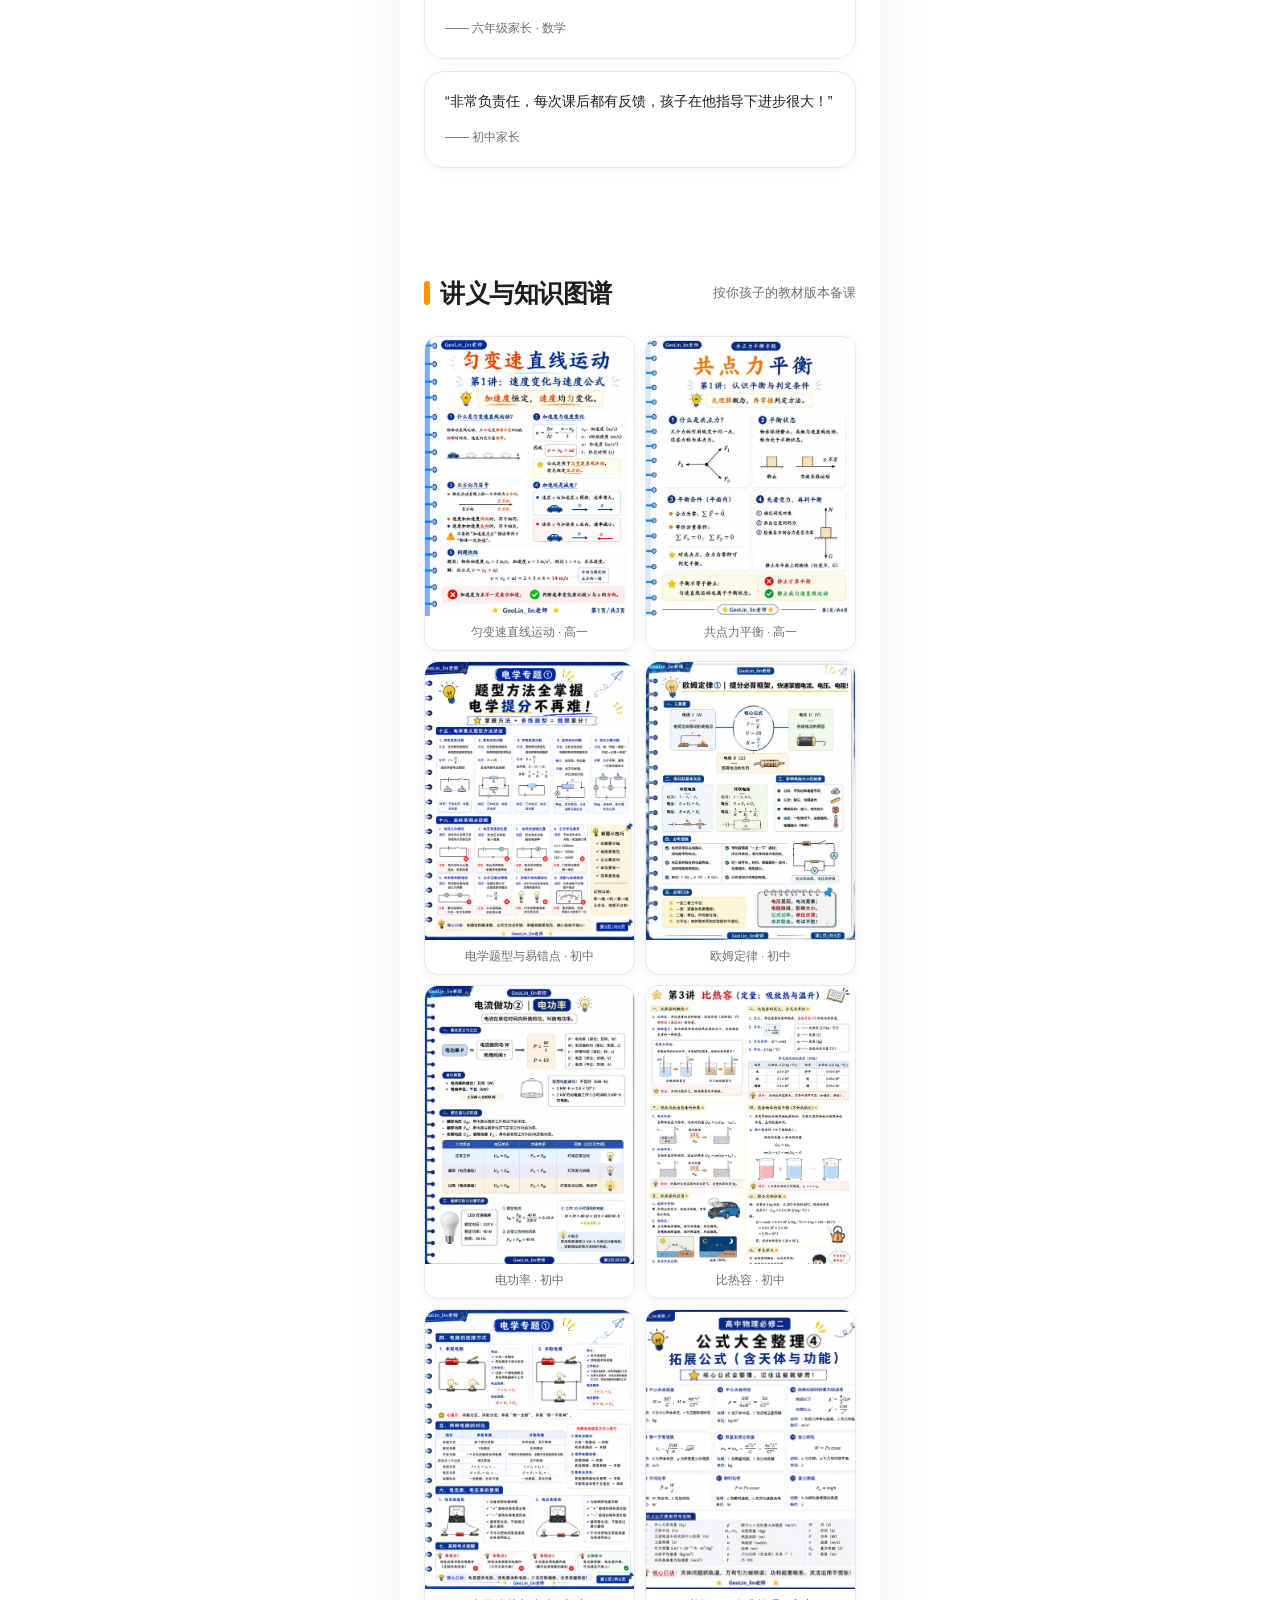
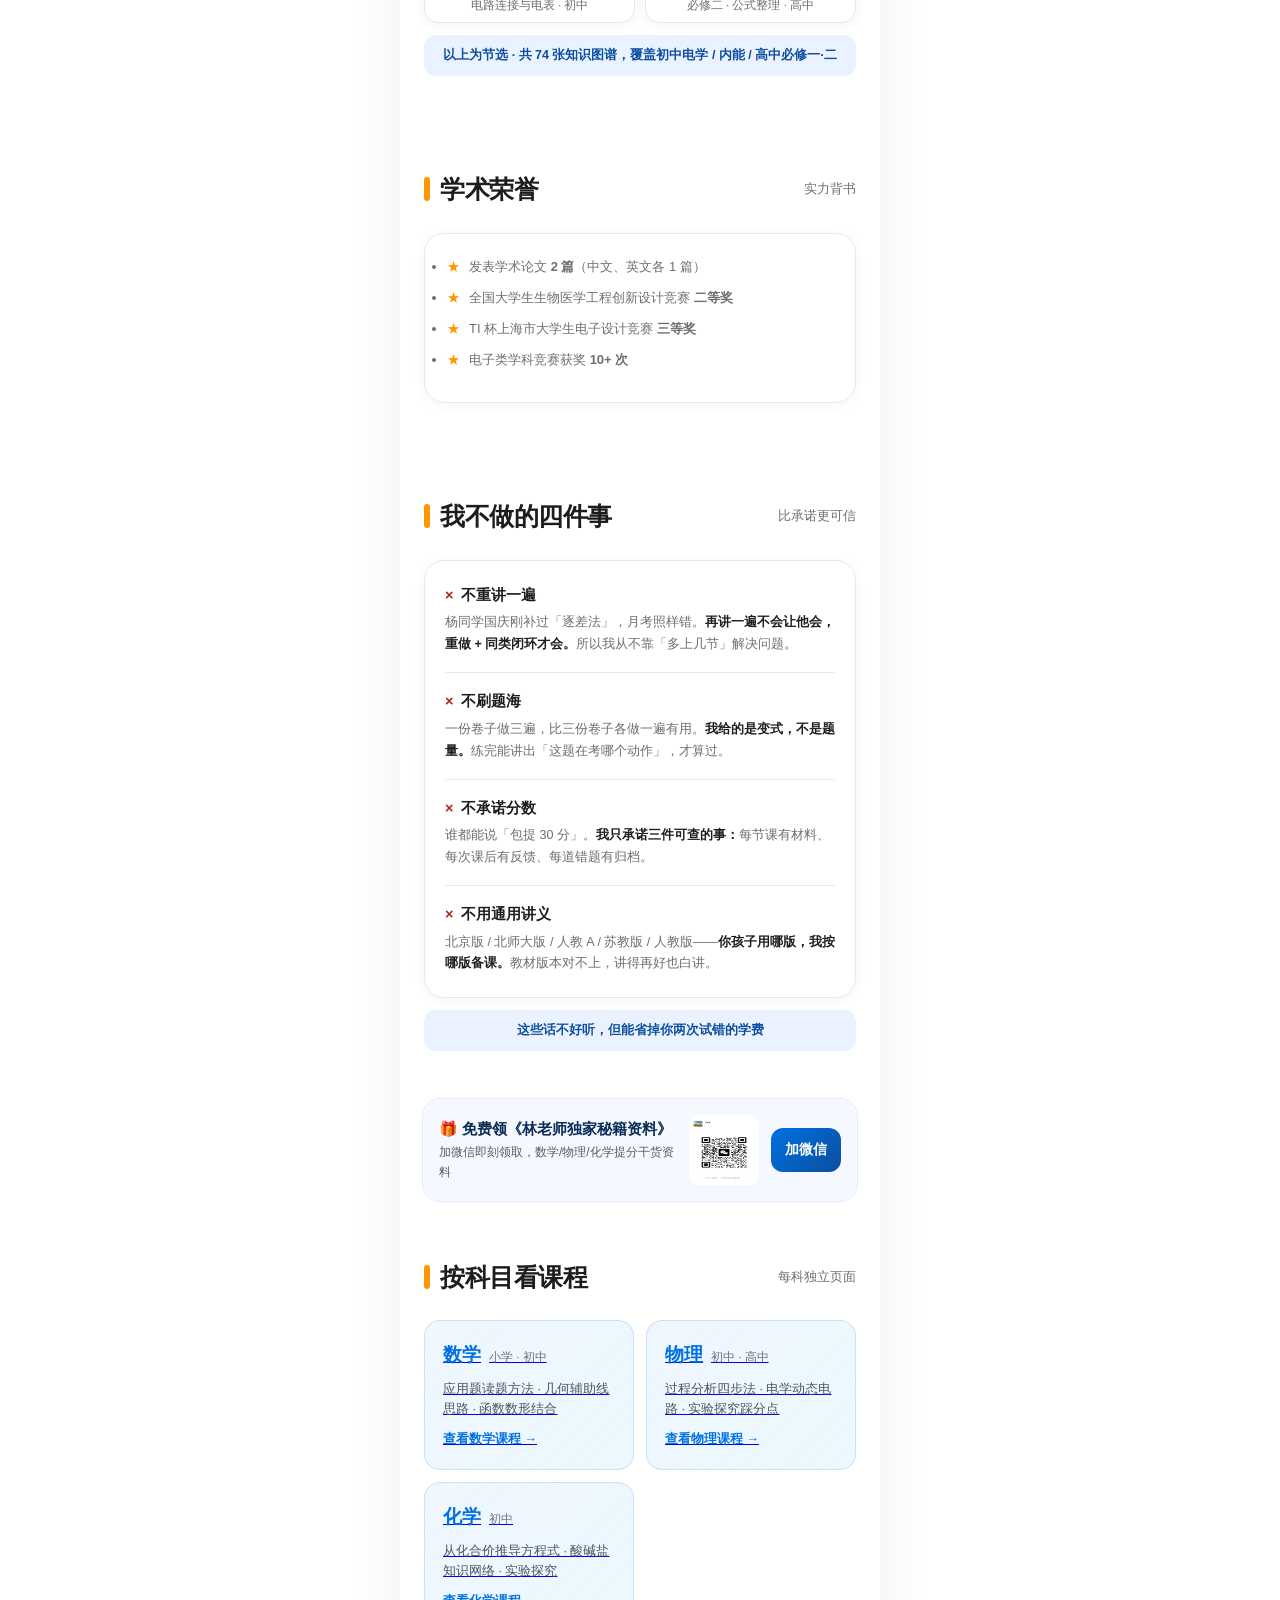
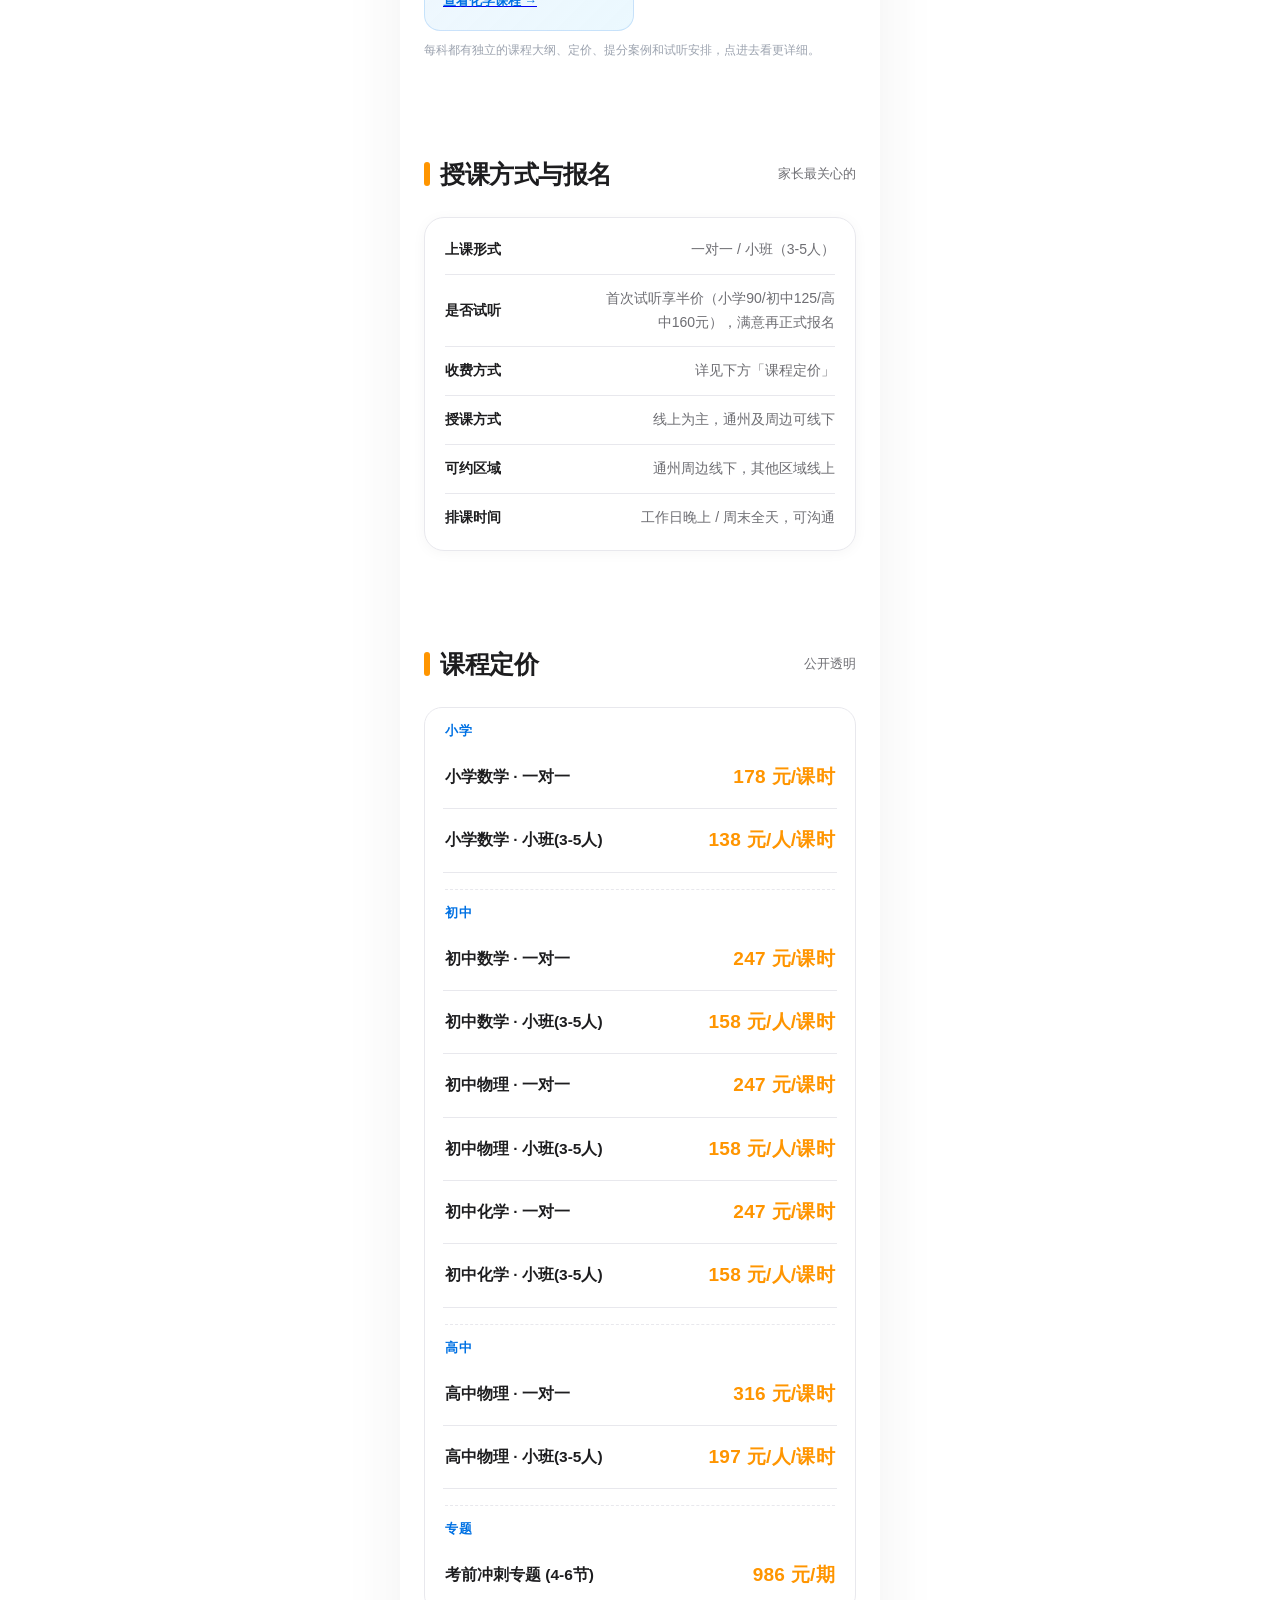
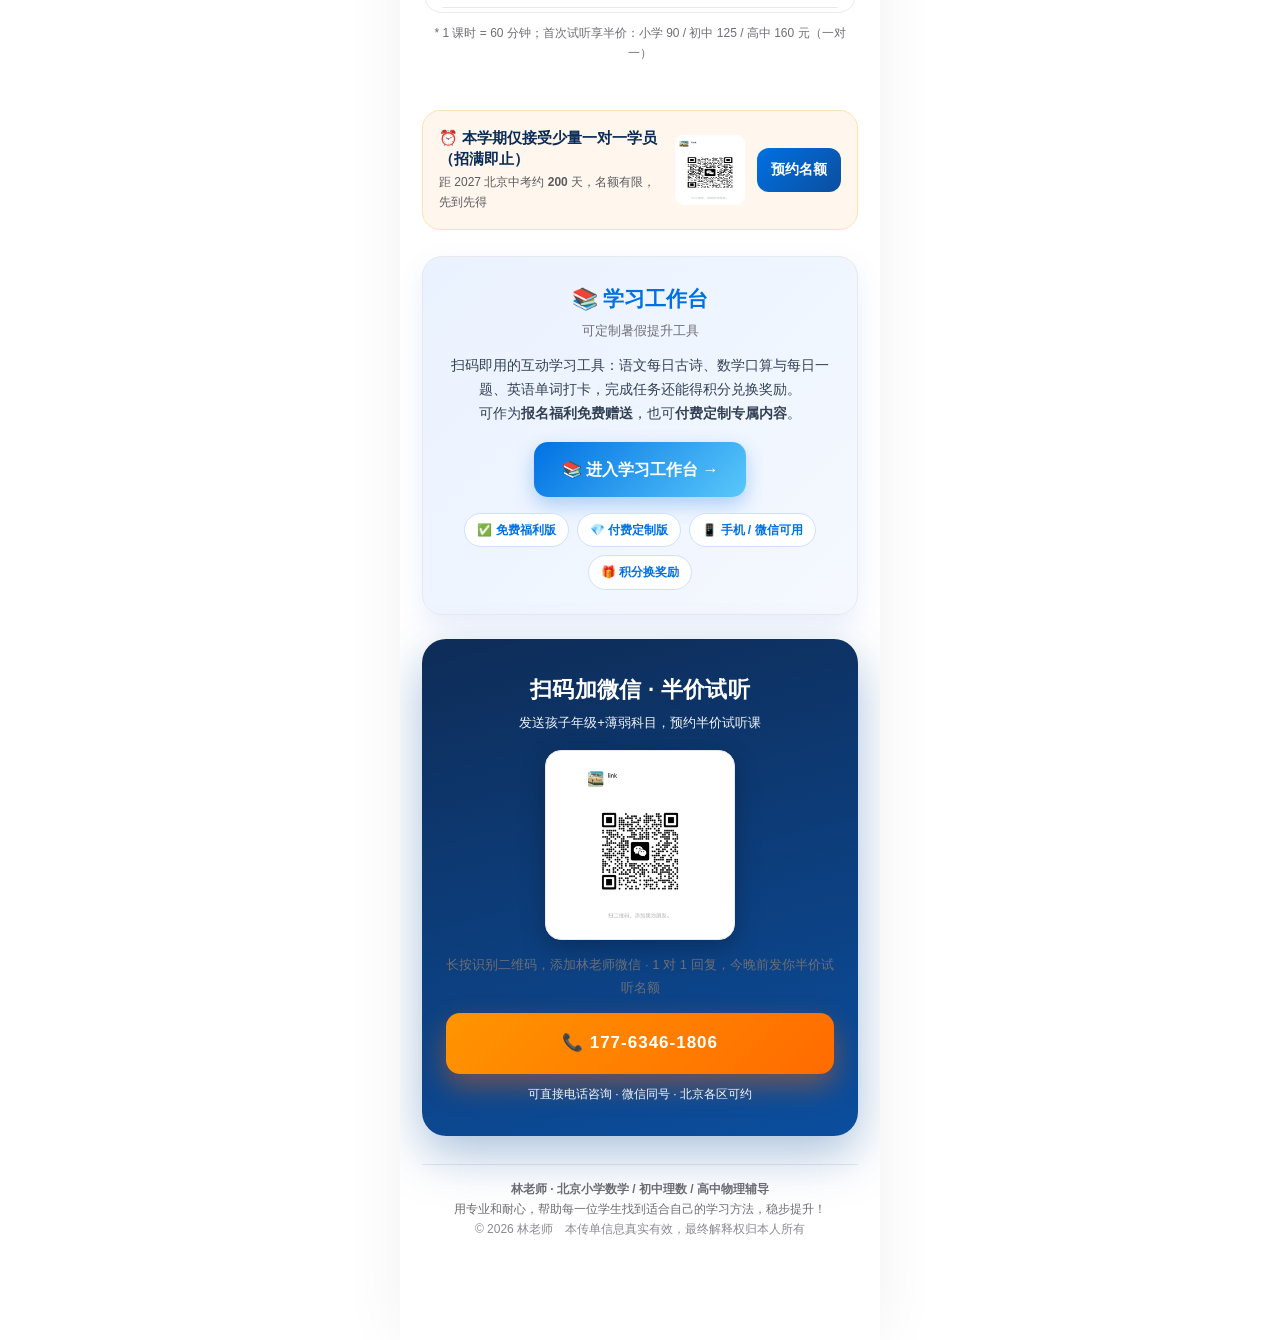
==== commit df68836d: "课后反馈示例：补全原文、加元信息与落款、接上后续结果 - 副标题改为「每课向家长同步 · 原文未删改」，去掉「（节选）」 - 补回被删减的两处原话（复习要求、细节收住分就守住），确保「未删改」属实 -" ====
--- a/index.html
+++ b/index.html
@@ -386,6 +386,17 @@
 /* v5:wx */
 .quote .wx{display:inline-block;margin-left:8px;font-size:10.5px;font-weight:700;color:#15803D;background:#DCFCE7;border-radius:999px;padding:1px 8px;vertical-align:1px;letter-spacing:.3px;}
 </style>
+<style>
+/* v7:feedback */
+.fb-meta{display:flex;gap:6px;flex-wrap:wrap;margin-bottom:12px}
+.fb-meta span{font-size:11px;font-weight:700;color:#0B4E9E;background:#EFF6FF;border:1px solid #BFDBFE;border-radius:999px;padding:2px 9px}
+.fb-sample p{font-size:13.5px;line-height:1.85;margin:0}
+.fb-point{display:flex;gap:9px;margin-top:12px}
+.fb-point .n{flex:0 0 18px;height:18px;border-radius:50%;background:rgba(37,99,235,.12);color:var(--c1);font-size:11px;font-weight:800;text-align:center;line-height:18px;margin-top:4px}
+.fb-point .t{flex:1;font-size:13.5px;line-height:1.85}
+.fb-sign{margin-top:14px;padding-top:12px;border-top:1px dashed var(--line);font-size:12px;color:var(--muted);text-align:right}
+.fb-after{margin-top:10px;font-size:12.5px;line-height:1.7;color:#0B4E9E;background:#EFF6FF;border:1px solid #BFDBFE;border-radius:12px;padding:10px 13px}
+</style>
 </head>
 <body data-page-node-id="wg6CdPjaUspRtRR1UBrmaD">
 <div class="wrap" data-page-node-id="N5AvZSP9zguFJxrCw59A5g">
@@ -521,7 +532,7 @@
       <div class="dv"><div class="n">03</div><h4>学生练习</h4><p>分层设计：课上练一遍，课后带回去再做一遍。</p></div>
       <div class="dv"><div class="n">04</div><h4>答案与解析</h4><p>每题给思路和易错提醒，不只给一个答案。</p></div>
       <div class="dv"><div class="n">05</div><h4>速查卡 / 四步卡</h4><p>一页纸装下一个专题的口诀和流程，考前能翻。</p></div>
-      <div class="dv"><div class="n">06</div><h4>课后反馈</h4><p>当天微信发家长：讲了什么、掌握到哪、下次做什么。</p></div>
+      <div class="dv"><div class="n">06</div><h4>课后反馈</h4><p>当天微信发家长：课上情况、问题在哪、接下来怎么练。</p></div>
     </div>
     <div class="track">机构大班一节课给你一张卷子 · 这里一节课 6 份，全部留档</div>
   </section>
@@ -612,15 +623,17 @@
     <div class="track">以上案例均来自真实上课与诊断记录</div>
   </section>
 
-  <section data-page-node-id="fb-sample-sec">
-    <div class="sec-title"><span class="dot"></span>课后反馈示例<small>每课向家长同步</small></div>
+    <section data-page-node-id="fb-sample-sec">
+    <div class="sec-title"><span class="dot"></span>课后反馈示例<small>每课向家长同步 · 原文未删改</small></div>
     <div class="fb-sample">
-      <div class="fb-h">— 林老师发给琪同学家长的课后反馈（节选）—</div>
-      琪同学家长，第六次课（方差）上完了，跟您反馈一下今天课上暴露的问题。其实还是那几个老问题，重点说两点：<br><br>
-      1. <b>熟练度还是欠火候，复习得跟上。</b>课堂这两小时效果是不错的，她一听就懂；但光靠上课、课后不复习，到下周就容易回生。<br>
-      2. <b>计算这块还得盯。</b>方差这一章数据量大，特别容易算错。后面我会继续关注她的计算习惯、书写规范，还有读题的仔细程度。<br><br>
-      她底子不差，就是"练得不够、课后没收住"。复习抓起来、计算习惯养好，能稳上来，咱们一起盯，继续加油。
-    </div>
+      <div class="fb-meta"><span>第 6 次课</span><span>方差</span><span>2026-08-28</span></div>
+      <p>琪同学家长，第六次课（方差）上完了，跟您反馈一下今天课上暴露的问题。其实还是那几个老问题，重点说两点：</p>
+      <div class="fb-point"><span class="n">1</span><span class="t"><b>熟练度还是欠火候，复习得跟上。</b>课堂这两小时效果是不错的，她一听就懂；但光靠上课、课后不复习，到下周就容易回生。所以复习这件事得重视——不能跟着老师上完两小时就啥也不管了。这块也麻烦您在家提醒她一下，课后也帮着盯一盯。</span></div>
+      <div class="fb-point"><span class="n">2</span><span class="t"><b>计算这块还得盯。</b>方差这一章数据量大，特别容易算错。后面我会继续关注她自己的计算习惯、书写规范，还有读题的仔细程度。这几个细节收住了，分就守住了。</span></div>
+      <p style="margin-top:12px">她底子不差，就是“练得不够、课后没收住”。复习抓起来、计算习惯养好，能稳上来，咱们一起盯，继续加油。</p>
+      <div class="fb-sign">—— 林老师 · 2026 年 8 月 28 日</div>
+    </div>
+    <div class="fb-after">这条反馈发出去两周后，她的开学测从 <b>58</b> 到 <b>76</b>。</div>
   </section>
   <!-- v2:portrait -->
   <section data-page-node-id="tWf2HD2f5AC2PMYwmDJWPn">
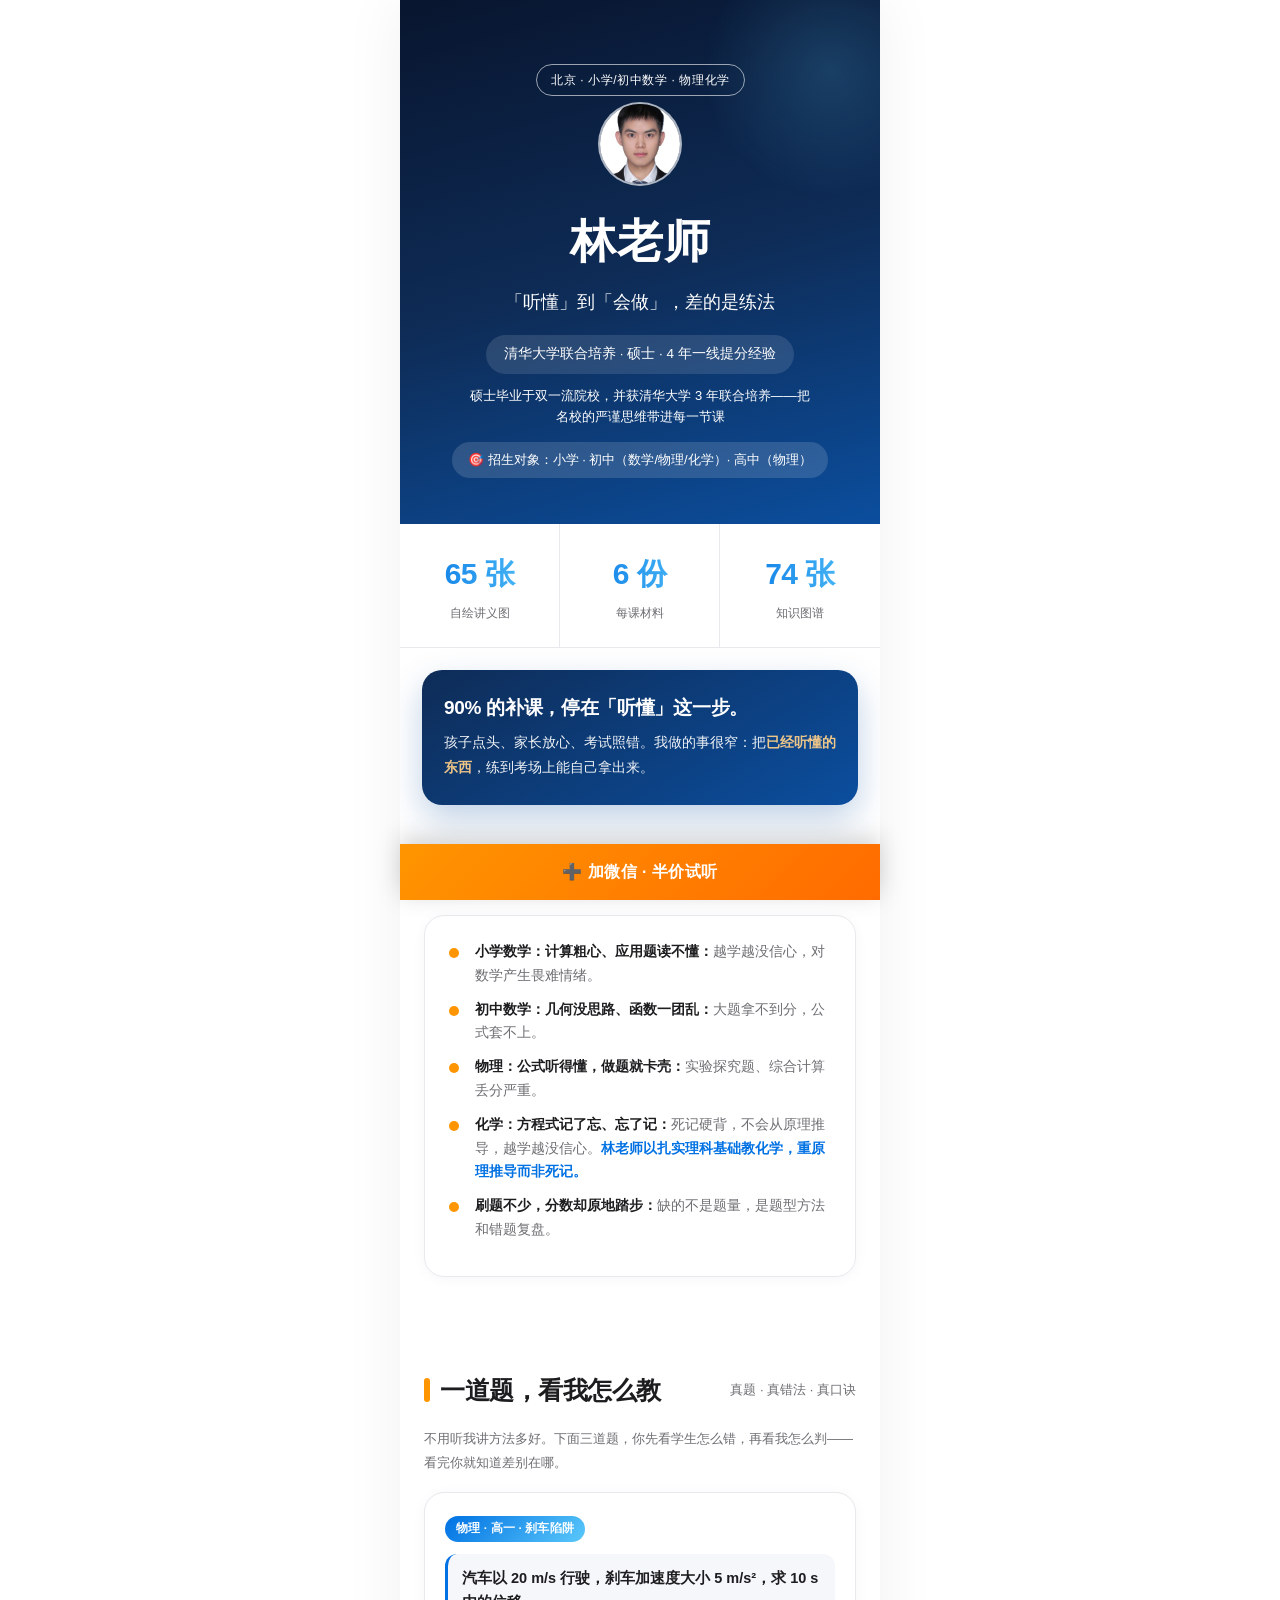
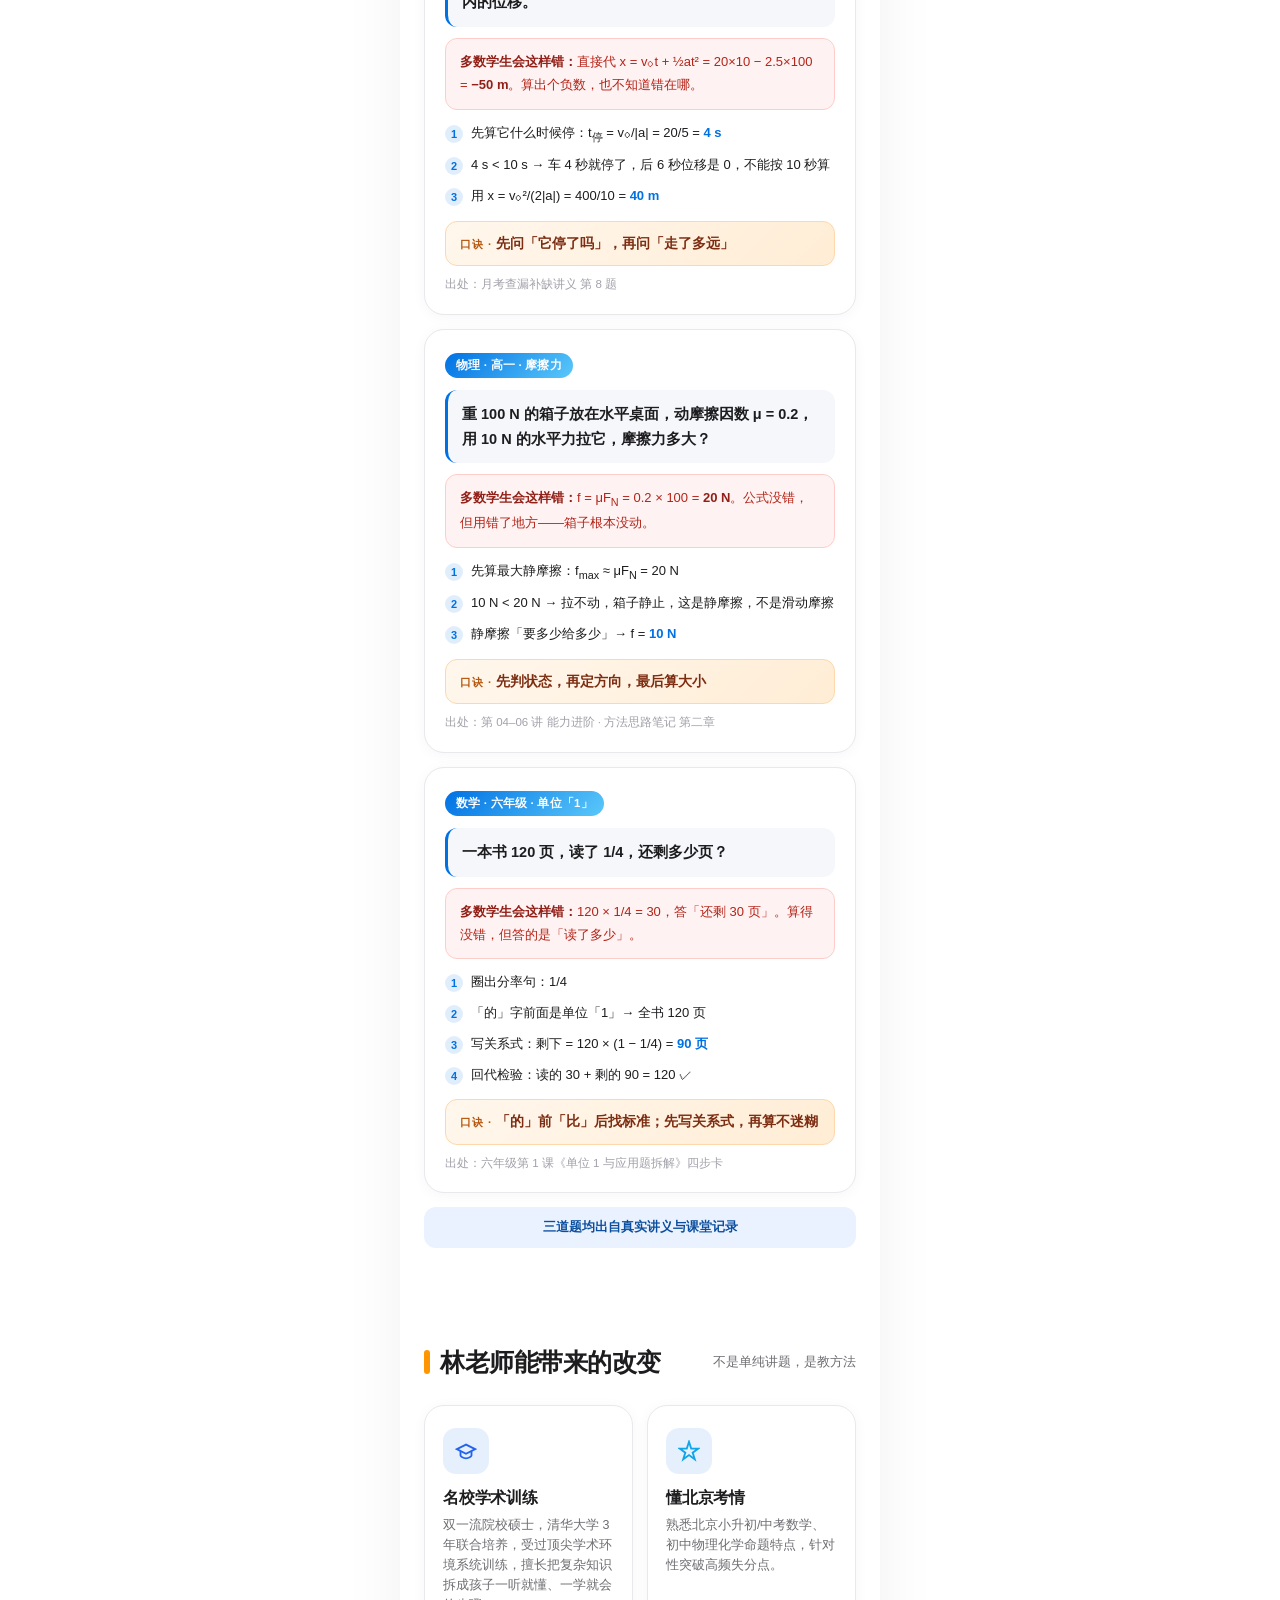
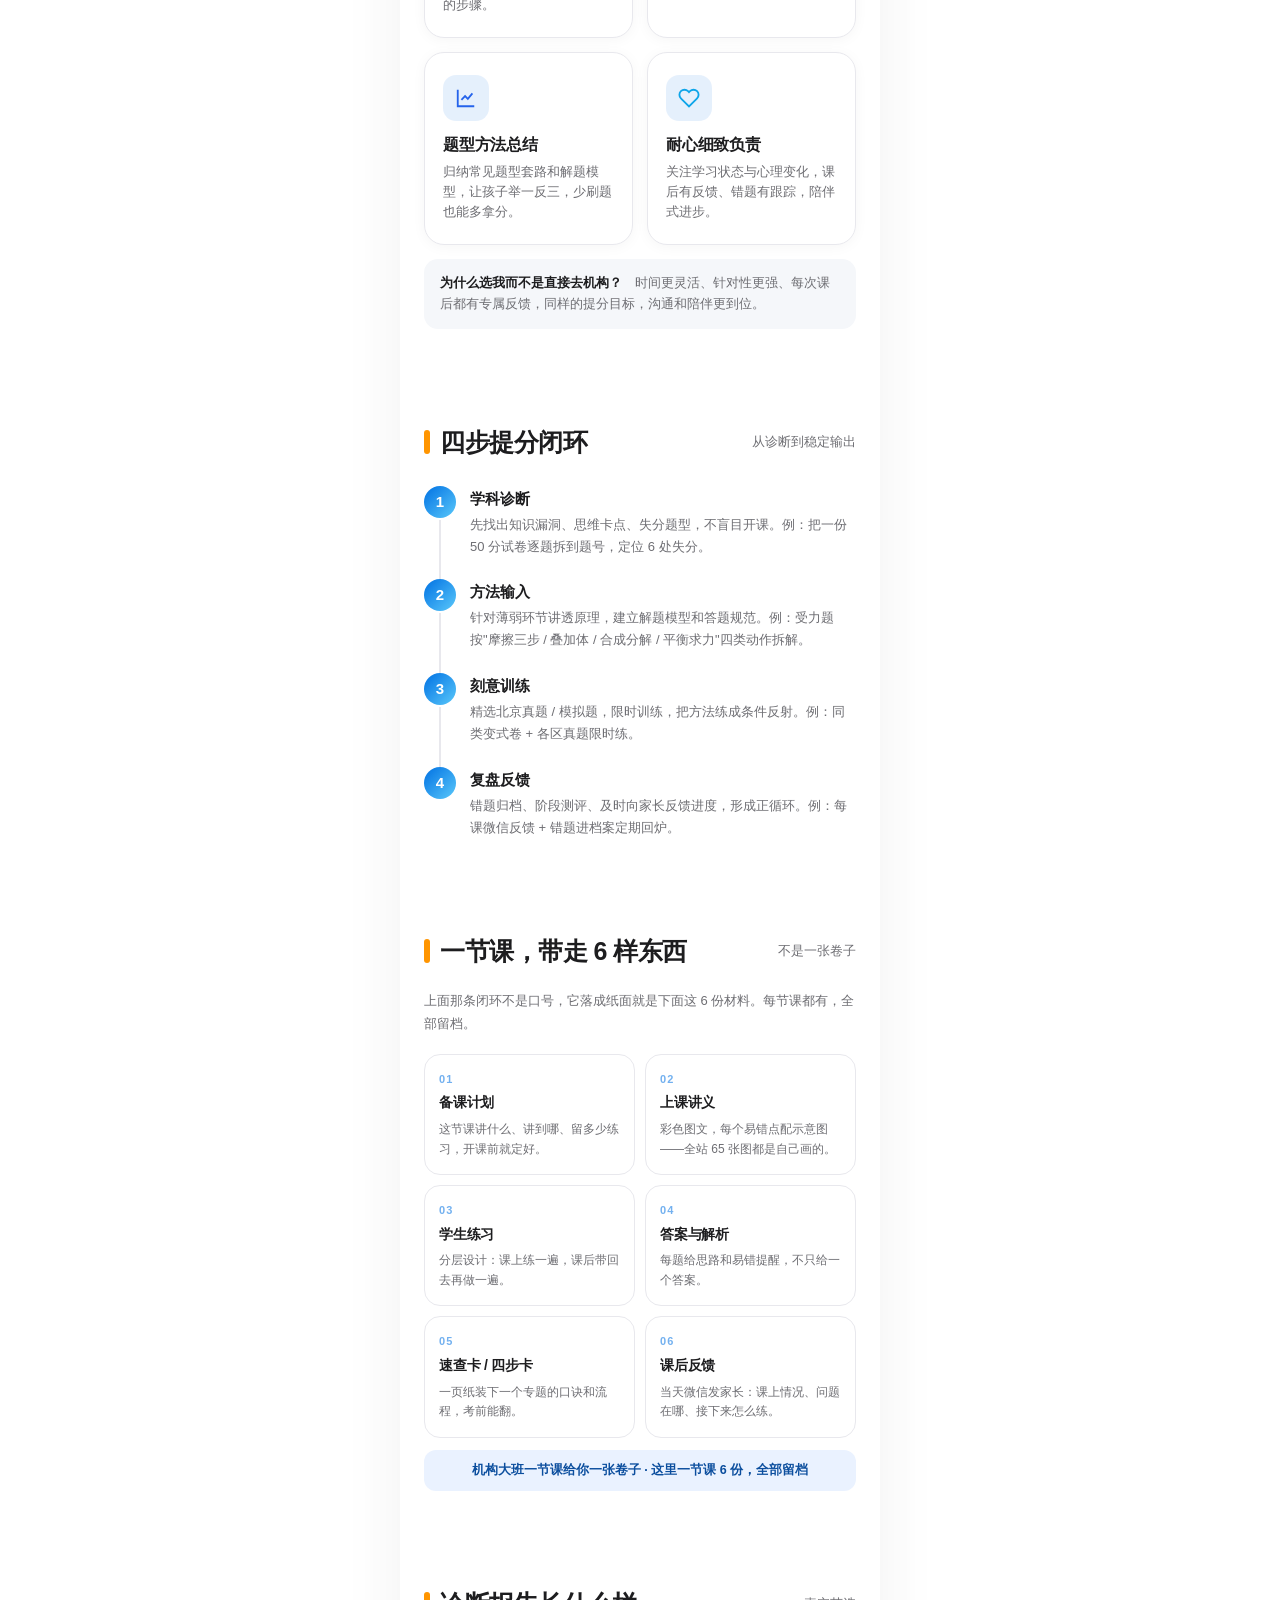
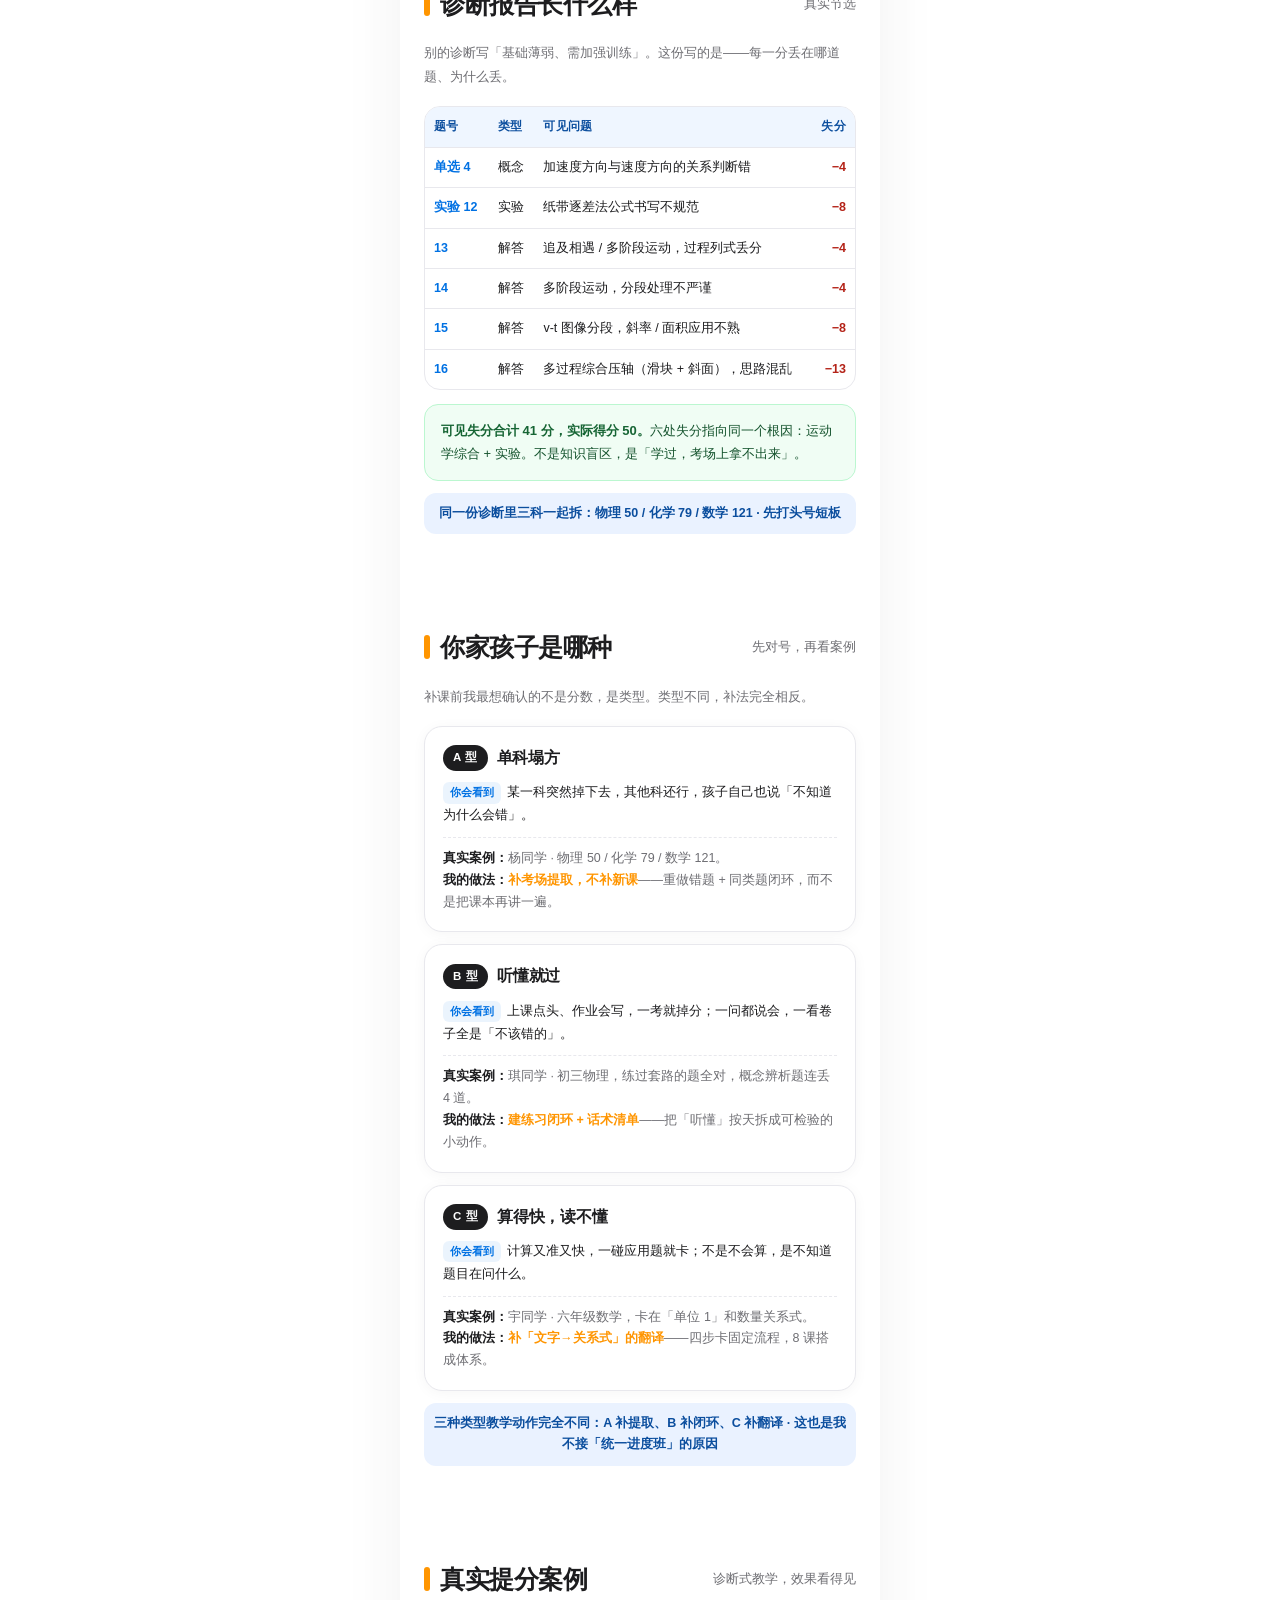
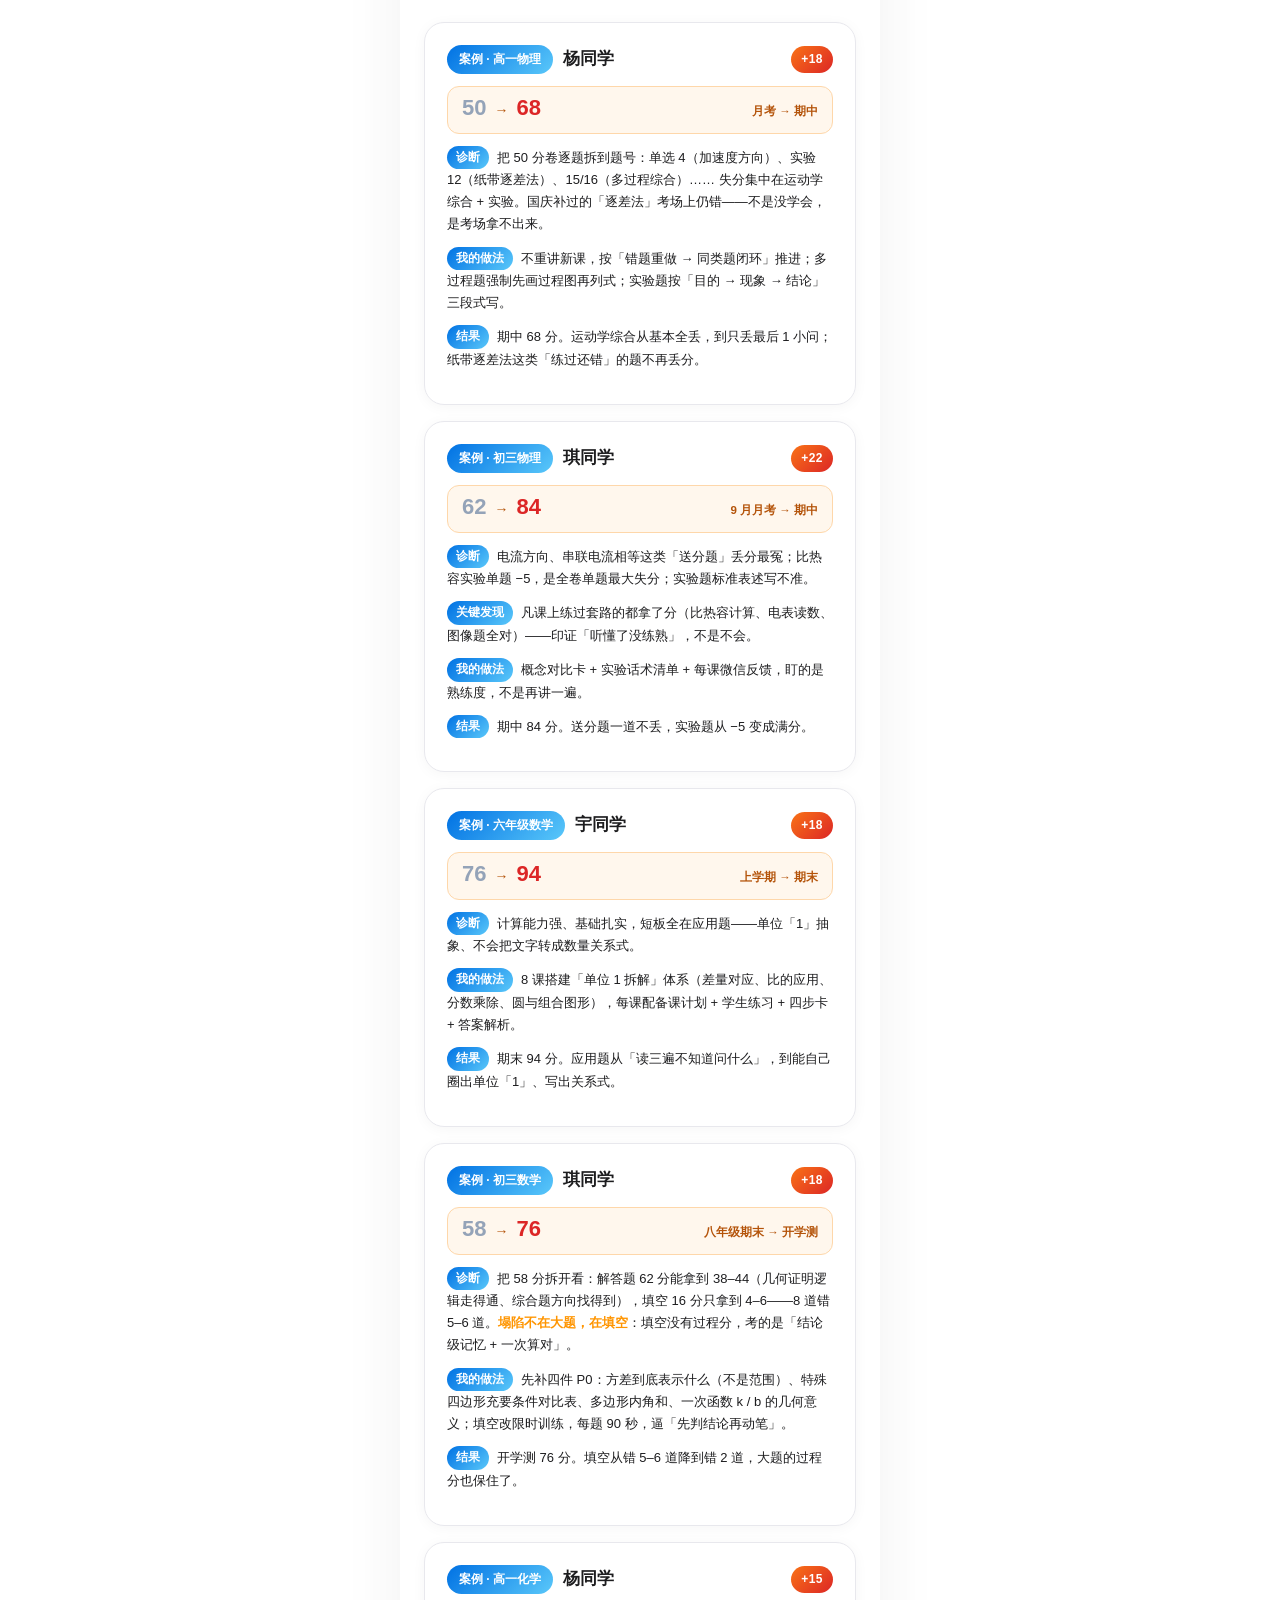
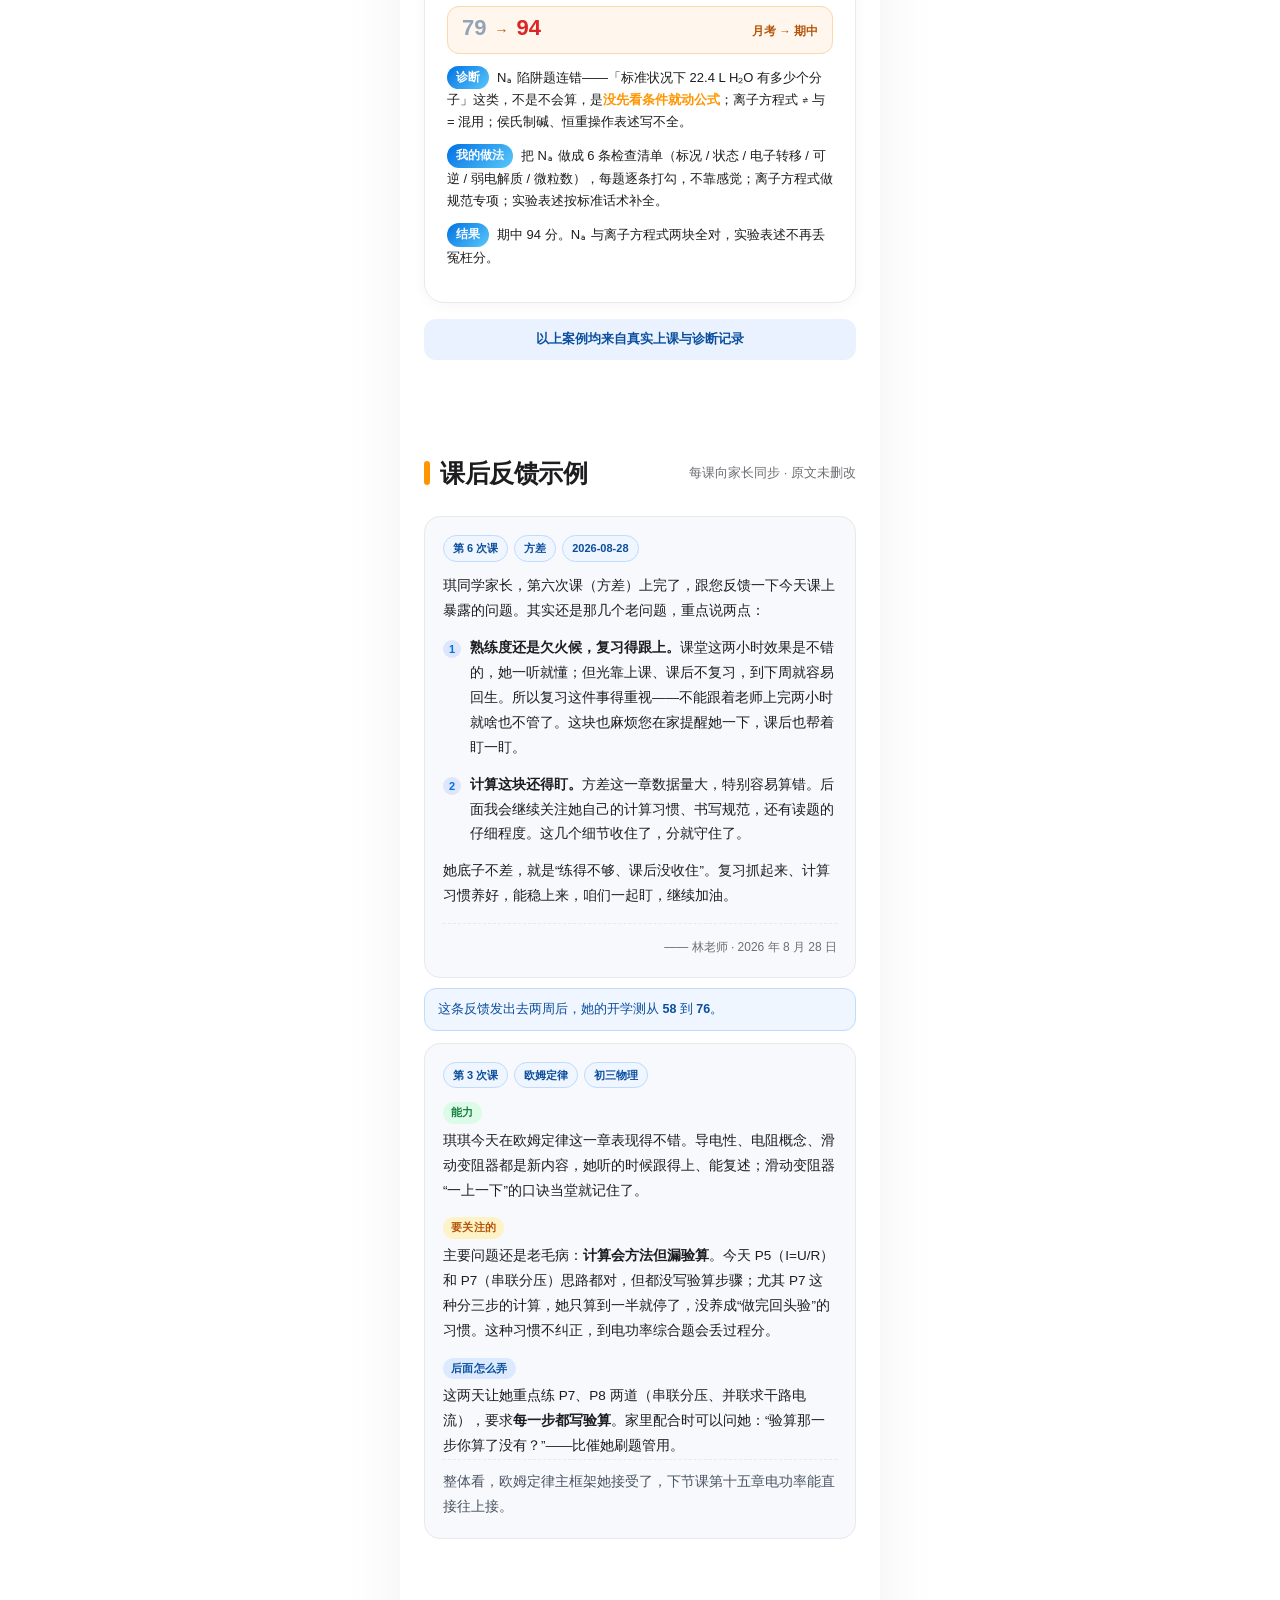
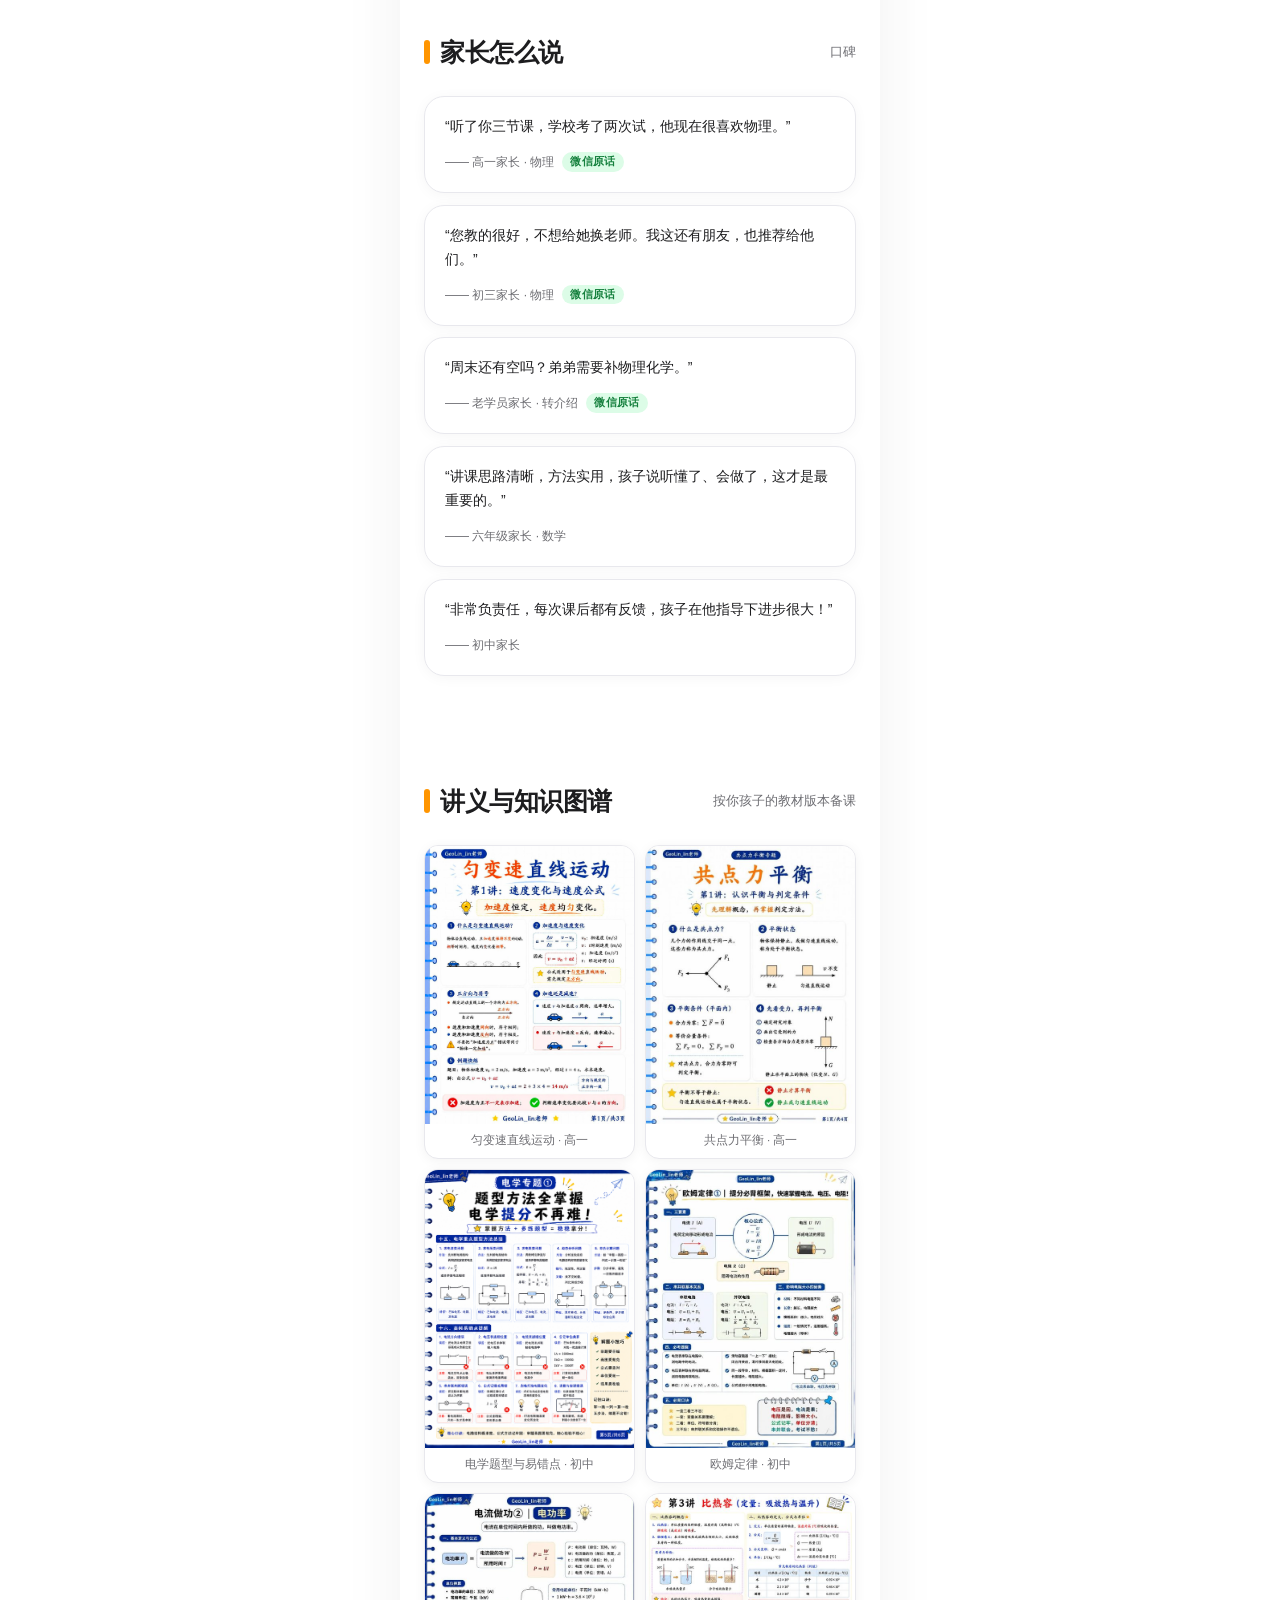
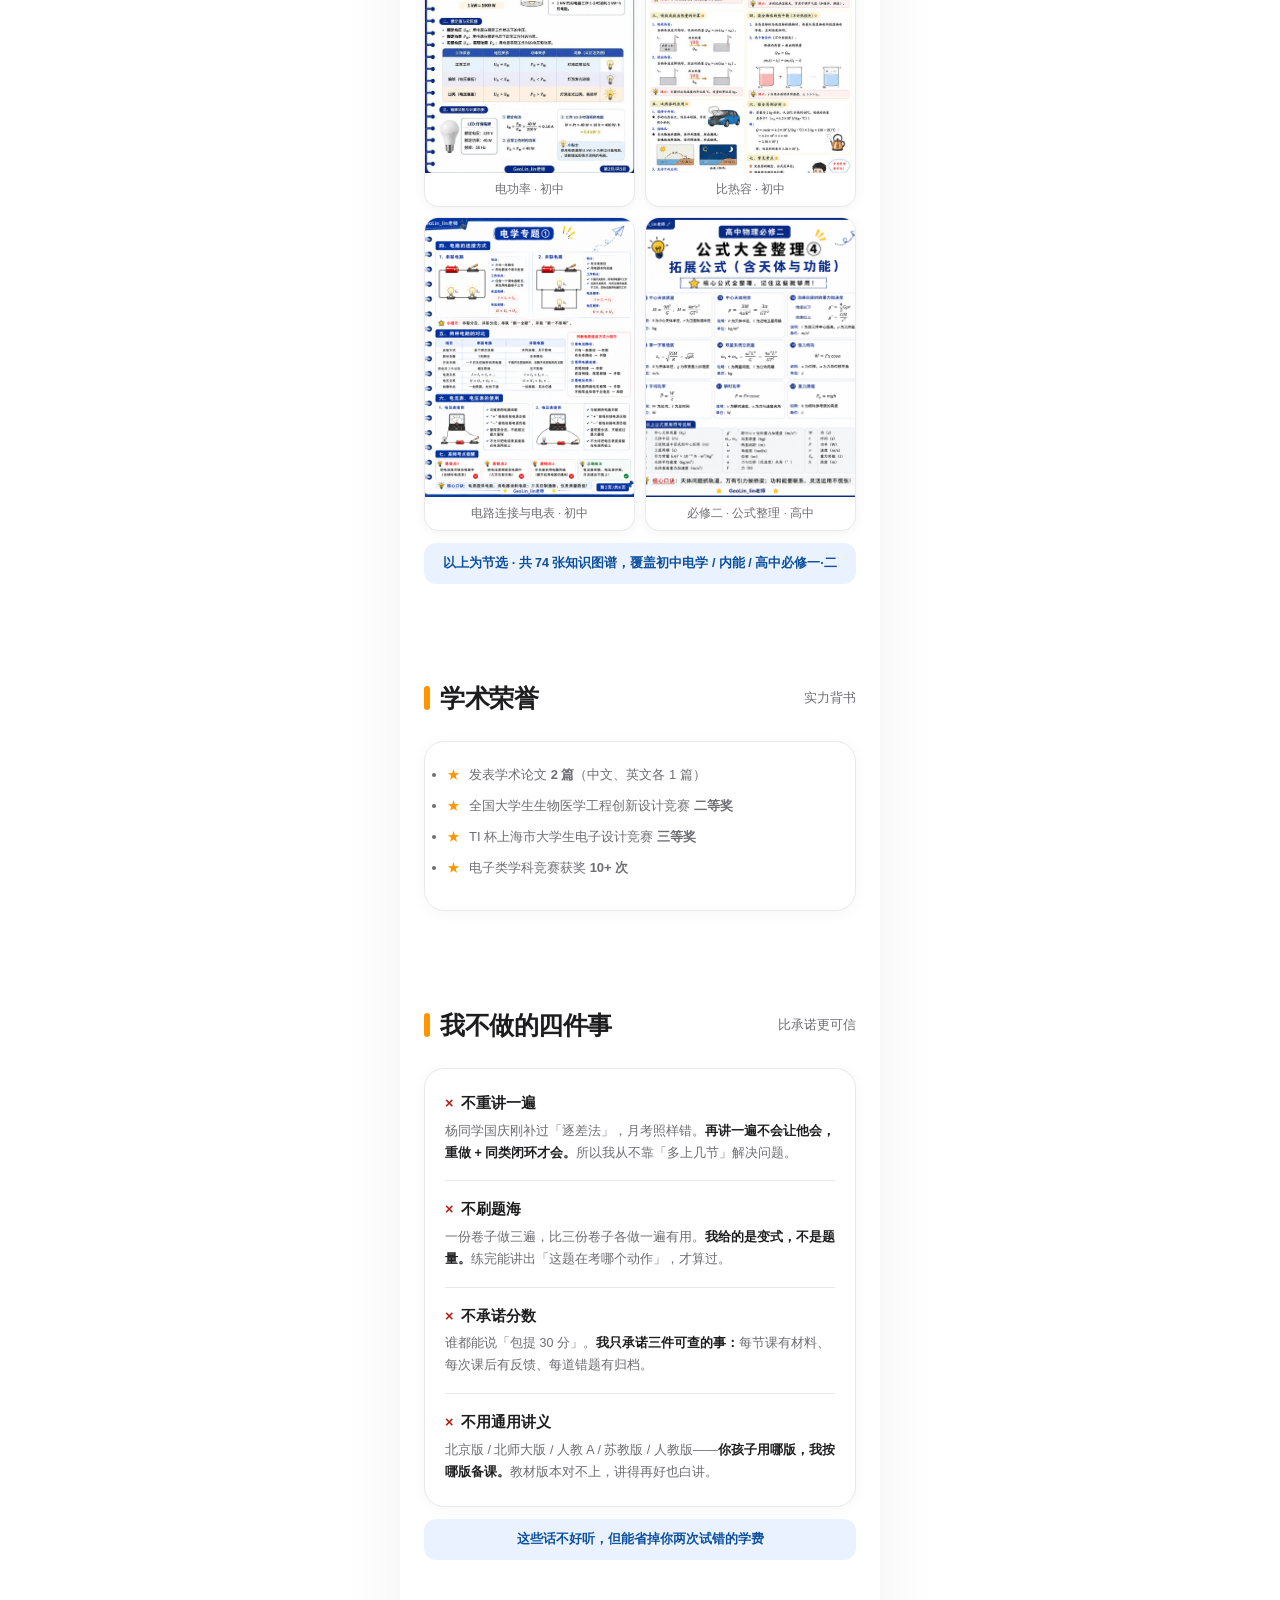
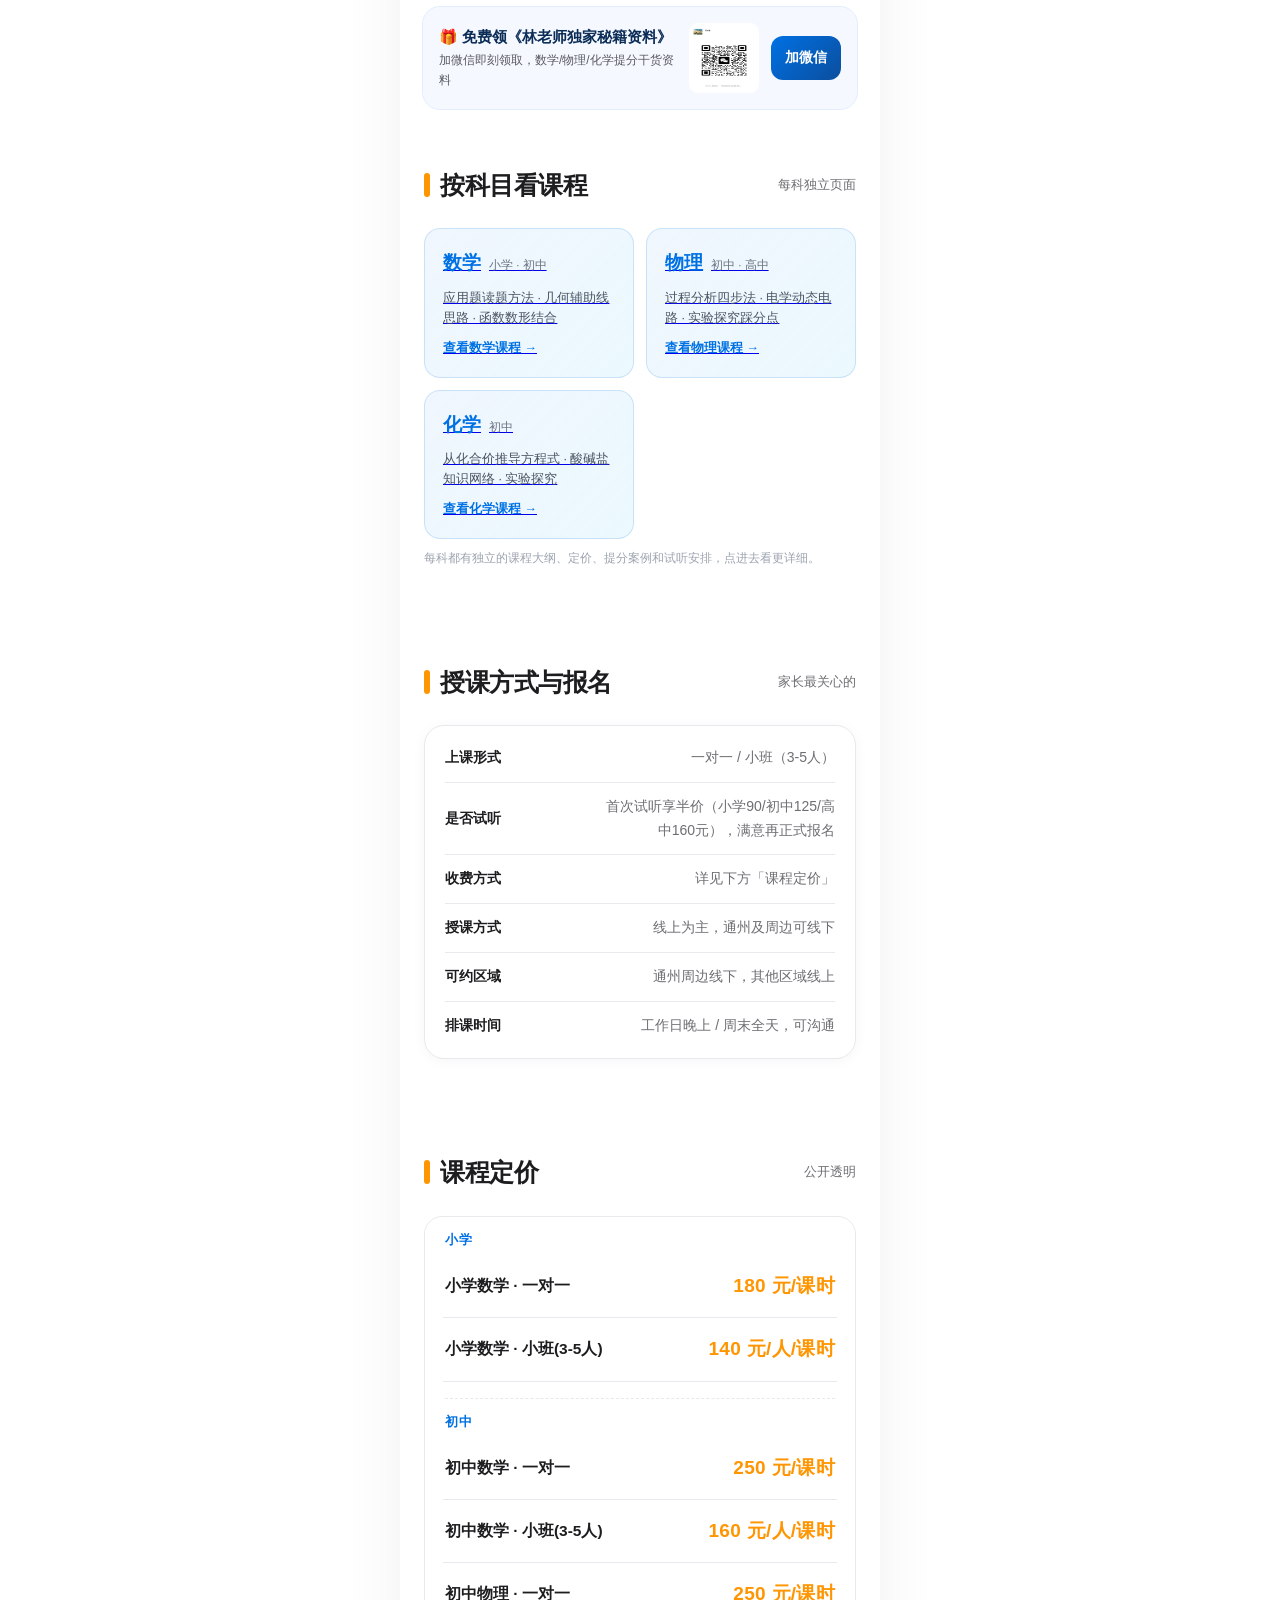
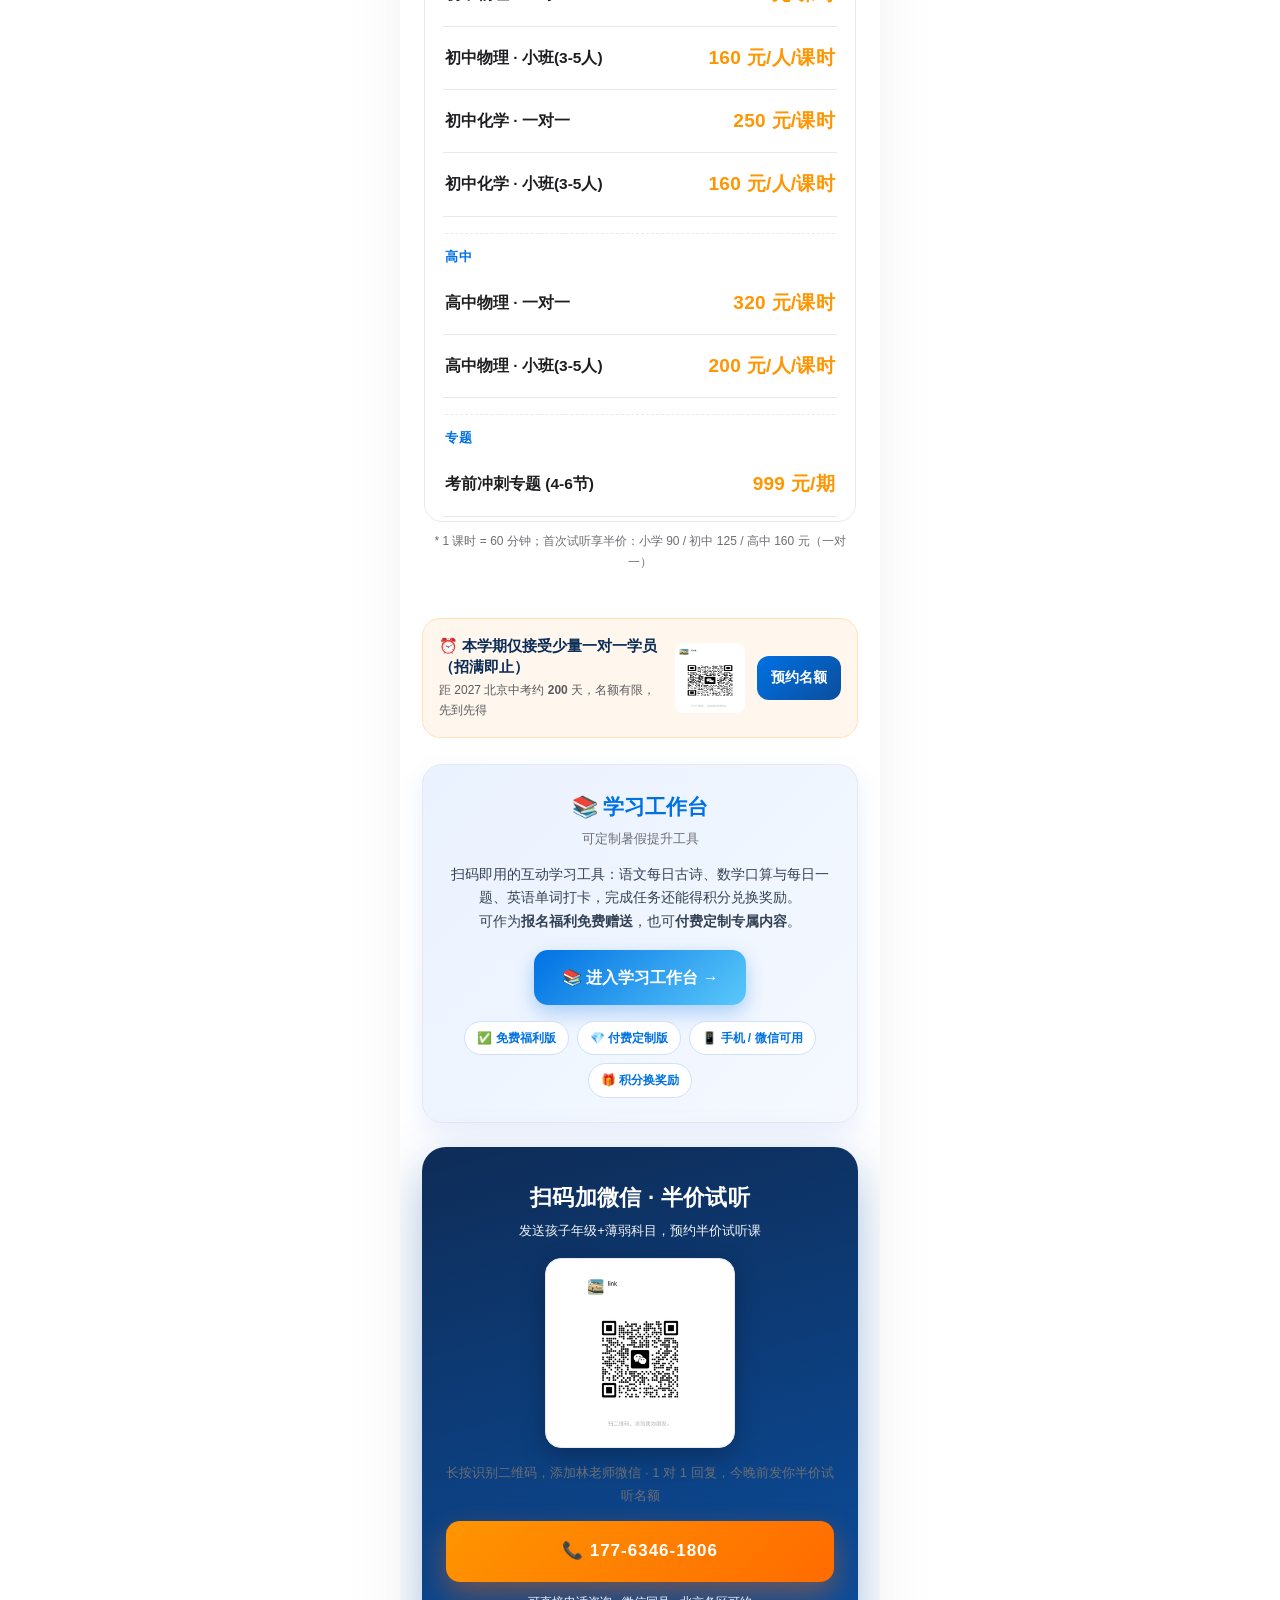
==== commit 4e8c5eb4: "课后反馈补第二例：初中物理（真实原文，未编造） 素材来自 04_教学/初中/01-琪琪初中物理/第03课_欧姆定律/课后反馈， 逐字使用，未改写。三段式（能力 / 要关注的 / 后面怎么弄）用彩色标签" ====
--- a/index.html
+++ b/index.html
@@ -397,6 +397,16 @@
 .fb-sign{margin-top:14px;padding-top:12px;border-top:1px dashed var(--line);font-size:12px;color:var(--muted);text-align:right}
 .fb-after{margin-top:10px;font-size:12.5px;line-height:1.7;color:#0B4E9E;background:#EFF6FF;border:1px solid #BFDBFE;border-radius:12px;padding:10px 13px}
 </style>
+<style>
+/* v8:feedback-physics */
+.fb-seg{margin-top:12px}
+.fb-seg .k{display:inline-block;font-size:10.5px;font-weight:800;padding:1px 8px;border-radius:999px;margin-bottom:5px;letter-spacing:.3px}
+.fb-seg .k1{color:#15803D;background:#DCFCE7}
+.fb-seg .k2{color:#B45309;background:#FEF3C7}
+.fb-seg .k3{color:#0B4E9E;background:#DBEAFE}
+.fb-seg p{font-size:13.5px;line-height:1.85;margin:0}
+.fb-tail{margin-top:12px;padding-top:10px;border-top:1px dashed var(--line);font-size:13px;line-height:1.8;color:#4B5563}
+</style>
 </head>
 <body data-page-node-id="wg6CdPjaUspRtRR1UBrmaD">
 <div class="wrap" data-page-node-id="N5AvZSP9zguFJxrCw59A5g">
@@ -634,6 +644,14 @@
       <div class="fb-sign">—— 林老师 · 2026 年 8 月 28 日</div>
     </div>
     <div class="fb-after">这条反馈发出去两周后，她的开学测从 <b>58</b> 到 <b>76</b>。</div>
+    <div class="fb-sample" style="margin-top:12px">
+      <div class="fb-meta"><span>第 3 次课</span><span>欧姆定律</span><span>初三物理</span></div>
+      <div class="fb-seg"><span class="k k1">能力</span><p>琪琪今天在欧姆定律这一章表现得不错。导电性、电阻概念、滑动变阻器都是新内容，她听的时候跟得上、能复述；滑动变阻器“一上一下”的口诀当堂就记住了。</p></div>
+      <div class="fb-seg"><span class="k k2">要关注的</span><p>主要问题还是老毛病：<b>计算会方法但漏验算</b>。今天 P5（I=U/R）和 P7（串联分压）思路都对，但都没写验算步骤；尤其 P7 这种分三步的计算，她只算到一半就停了，没养成“做完回头验”的习惯。这种习惯不纠正，到电功率综合题会丢过程分。</p></div>
+      <div class="fb-seg"><span class="k k3">后面怎么弄</span><p>这两天让她重点练 P7、P8 两道（串联分压、并联求干路电流），要求<b>每一步都写验算</b>。家里配合时可以问她：“验算那一步你算了没有？”——比催她刷题管用。</p></div>
+      <p class="fb-tail">整体看，欧姆定律主框架她接受了，下节课第十五章电功率能直接往上接。</p>
+    </div>
+
   </section>
   <!-- v2:portrait -->
   <section data-page-node-id="tWf2HD2f5AC2PMYwmDJWPn">
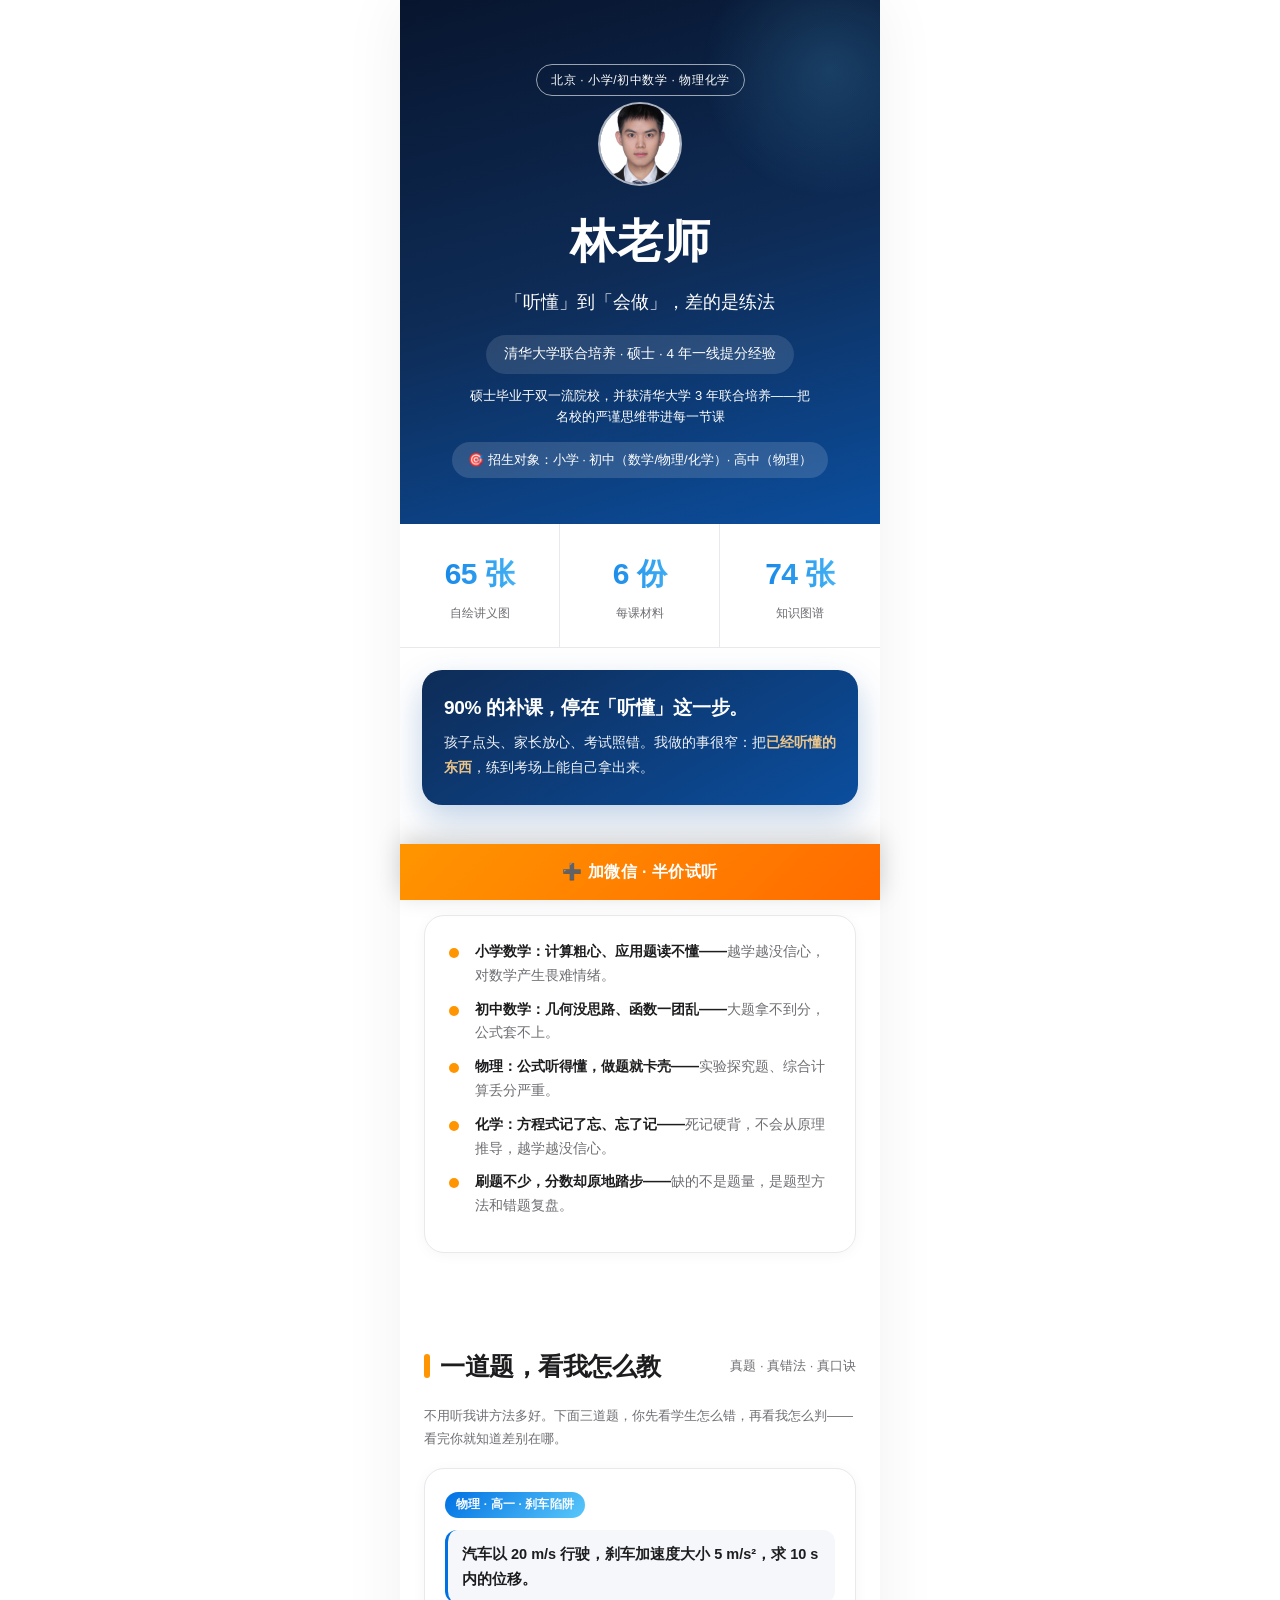
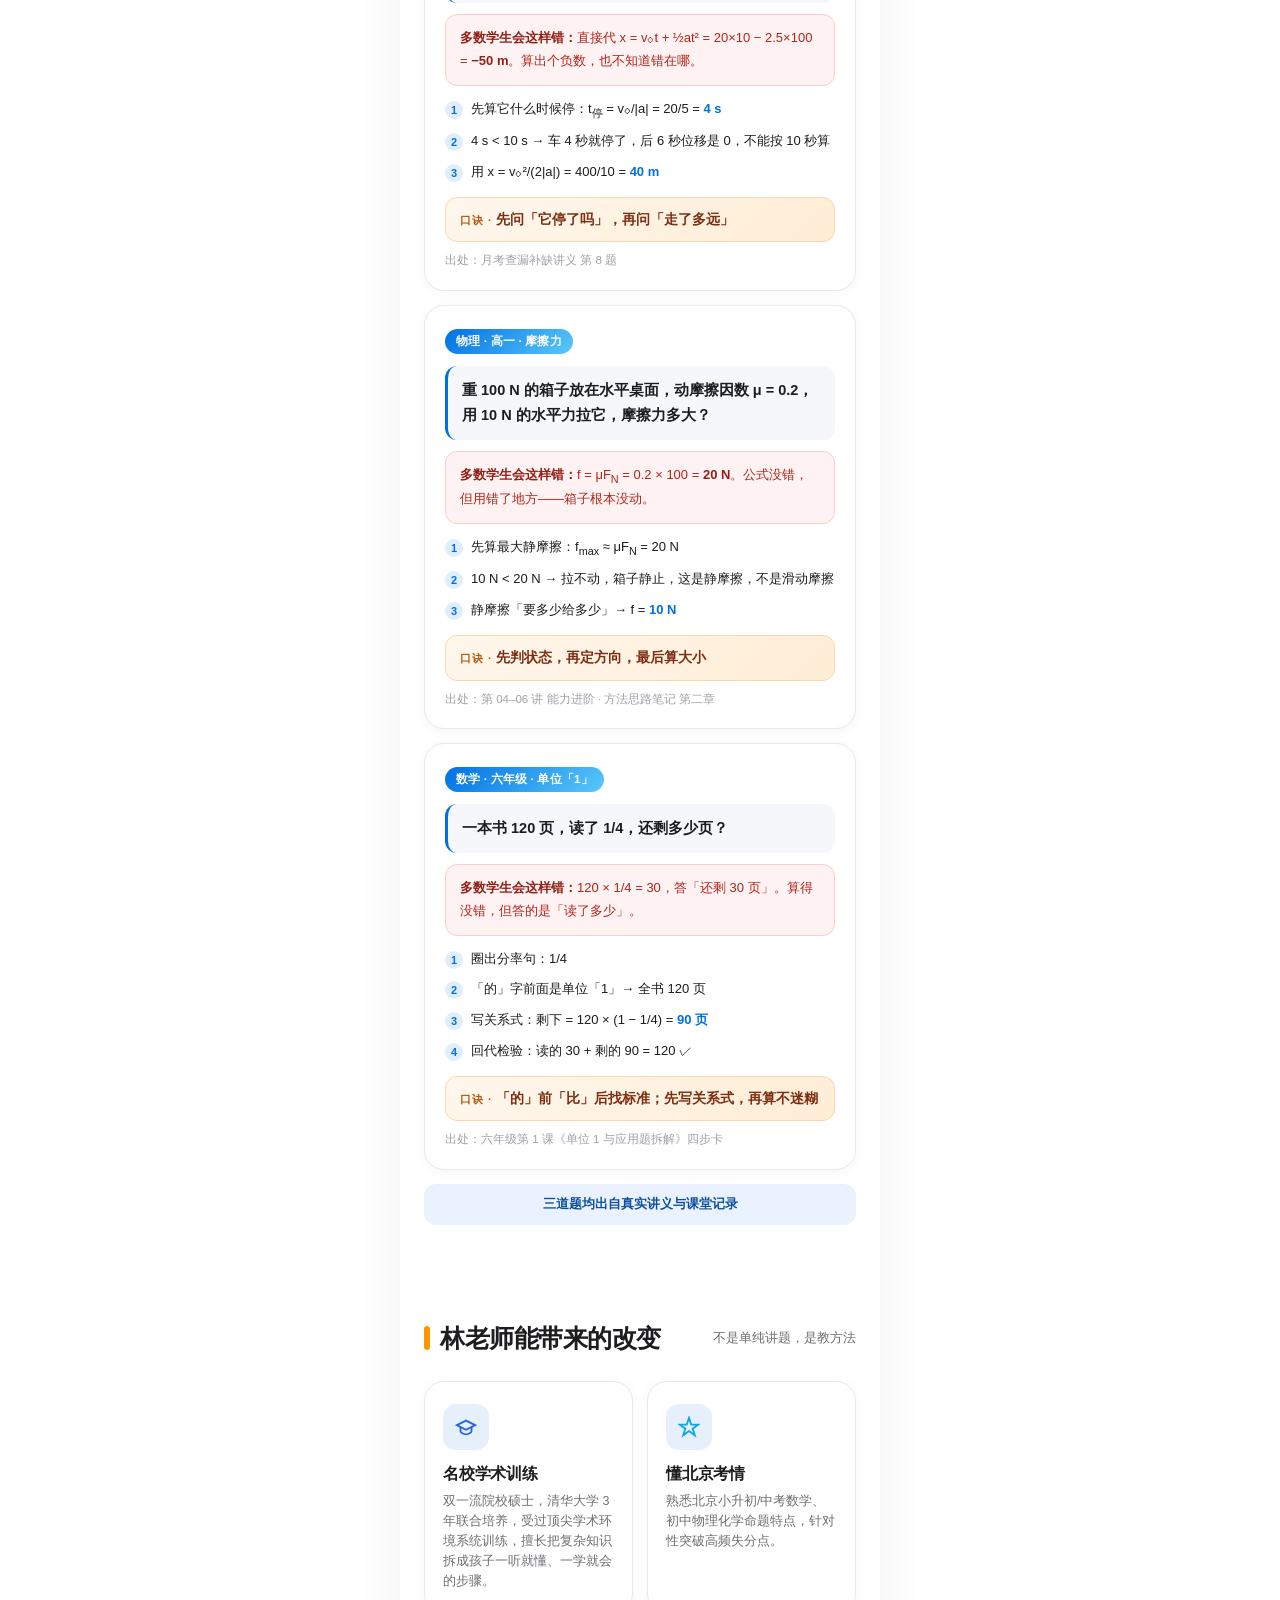
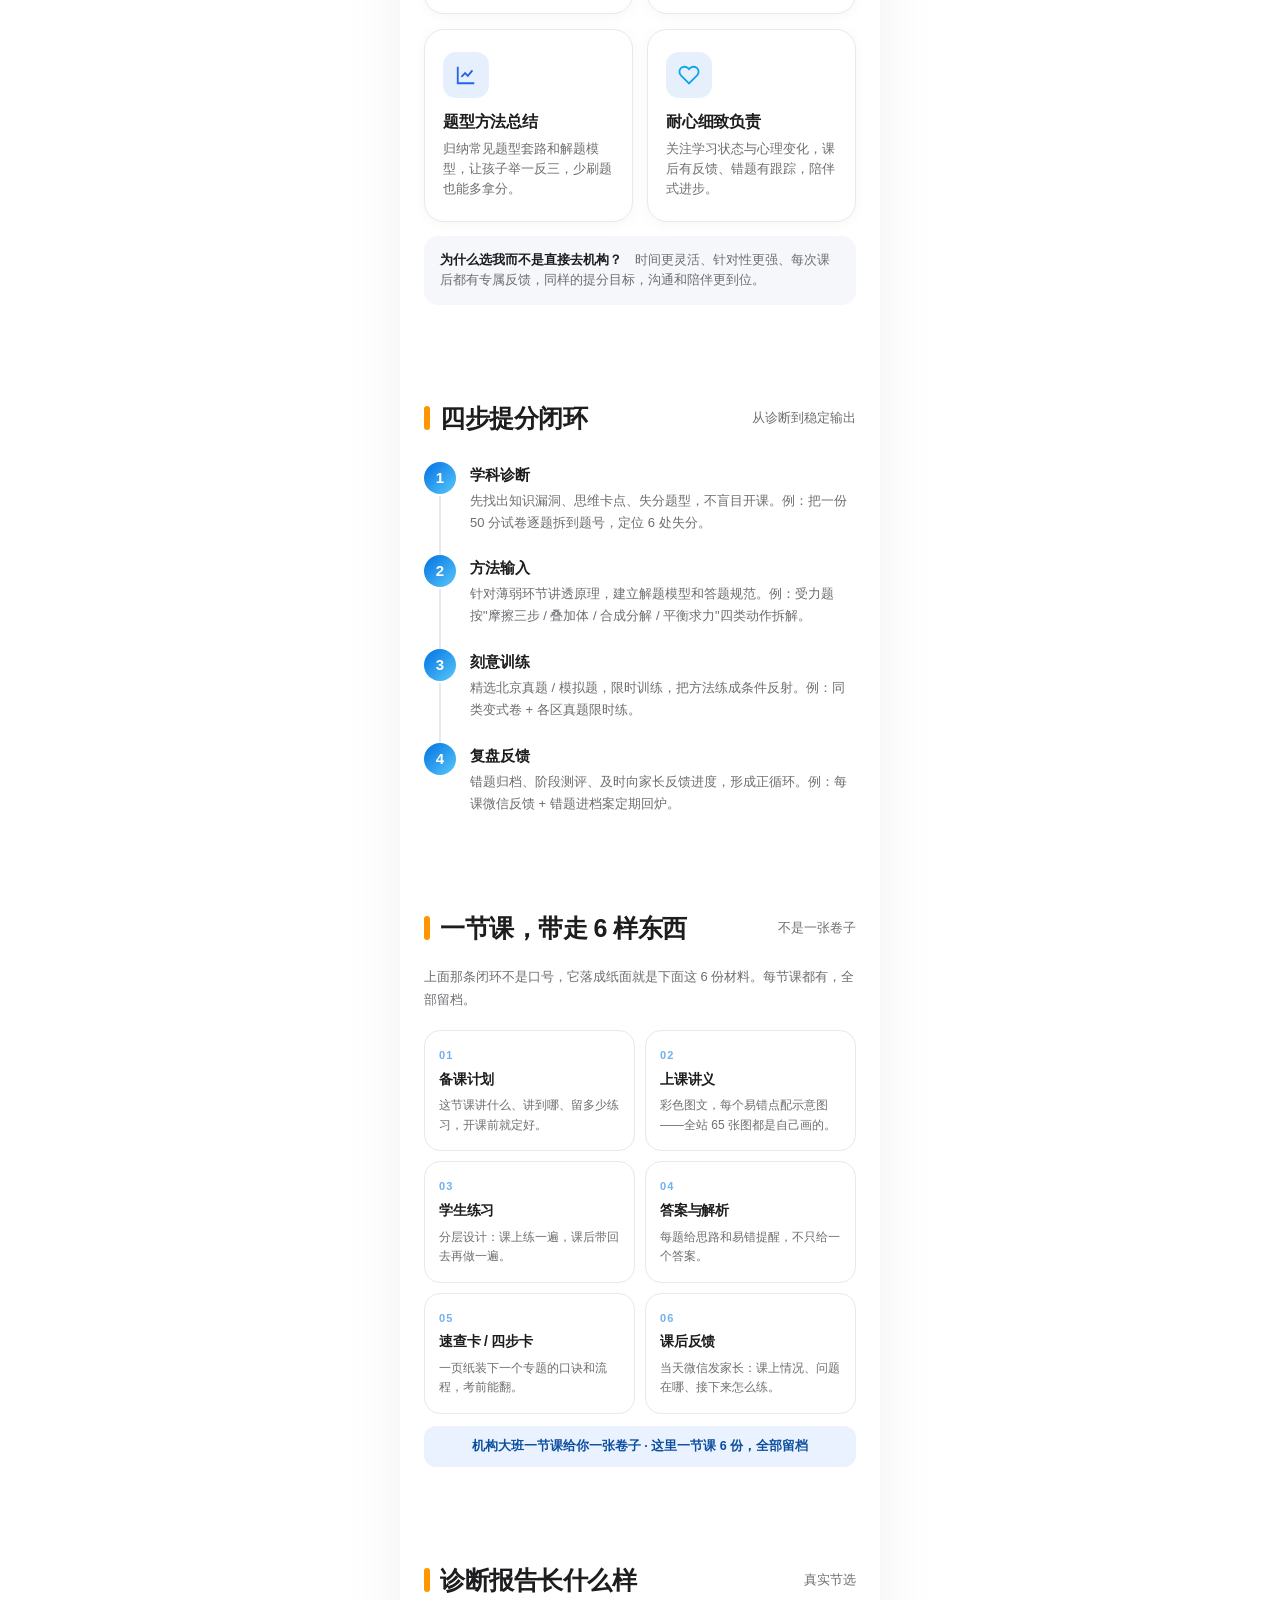
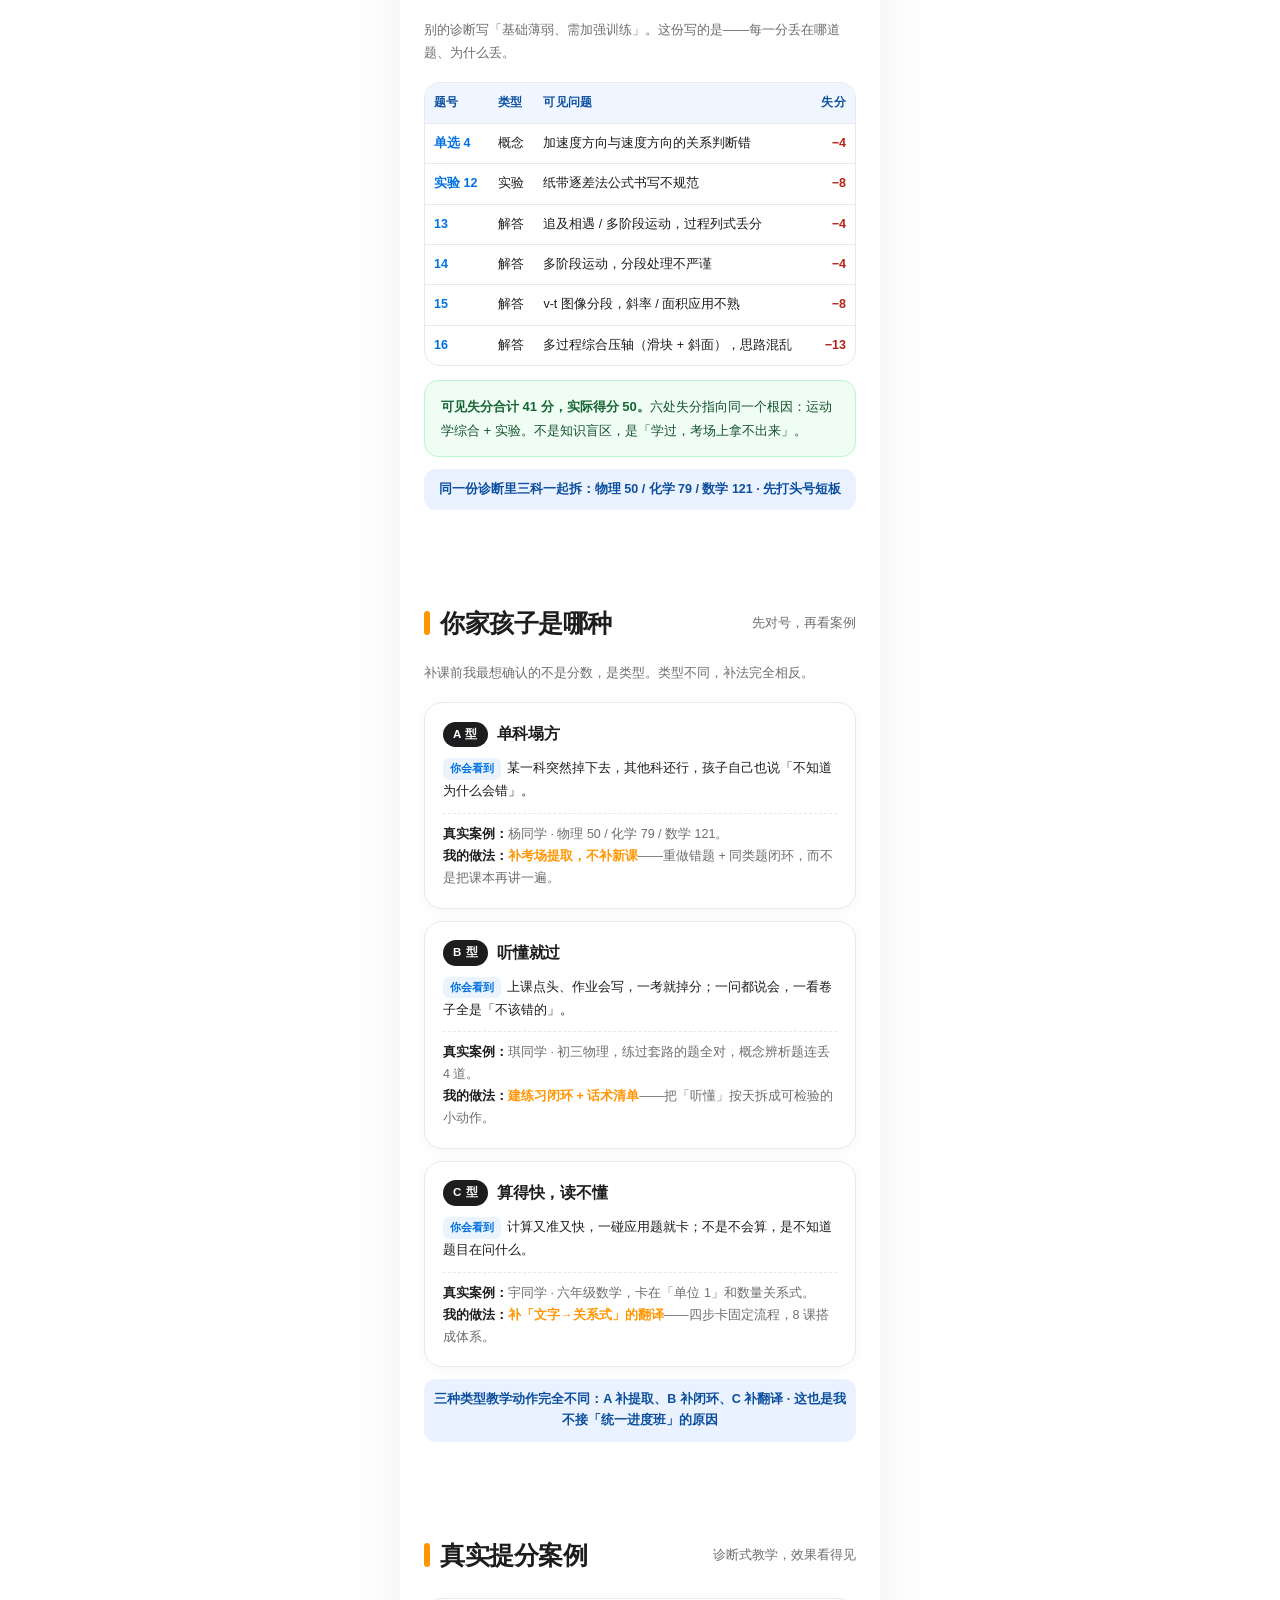
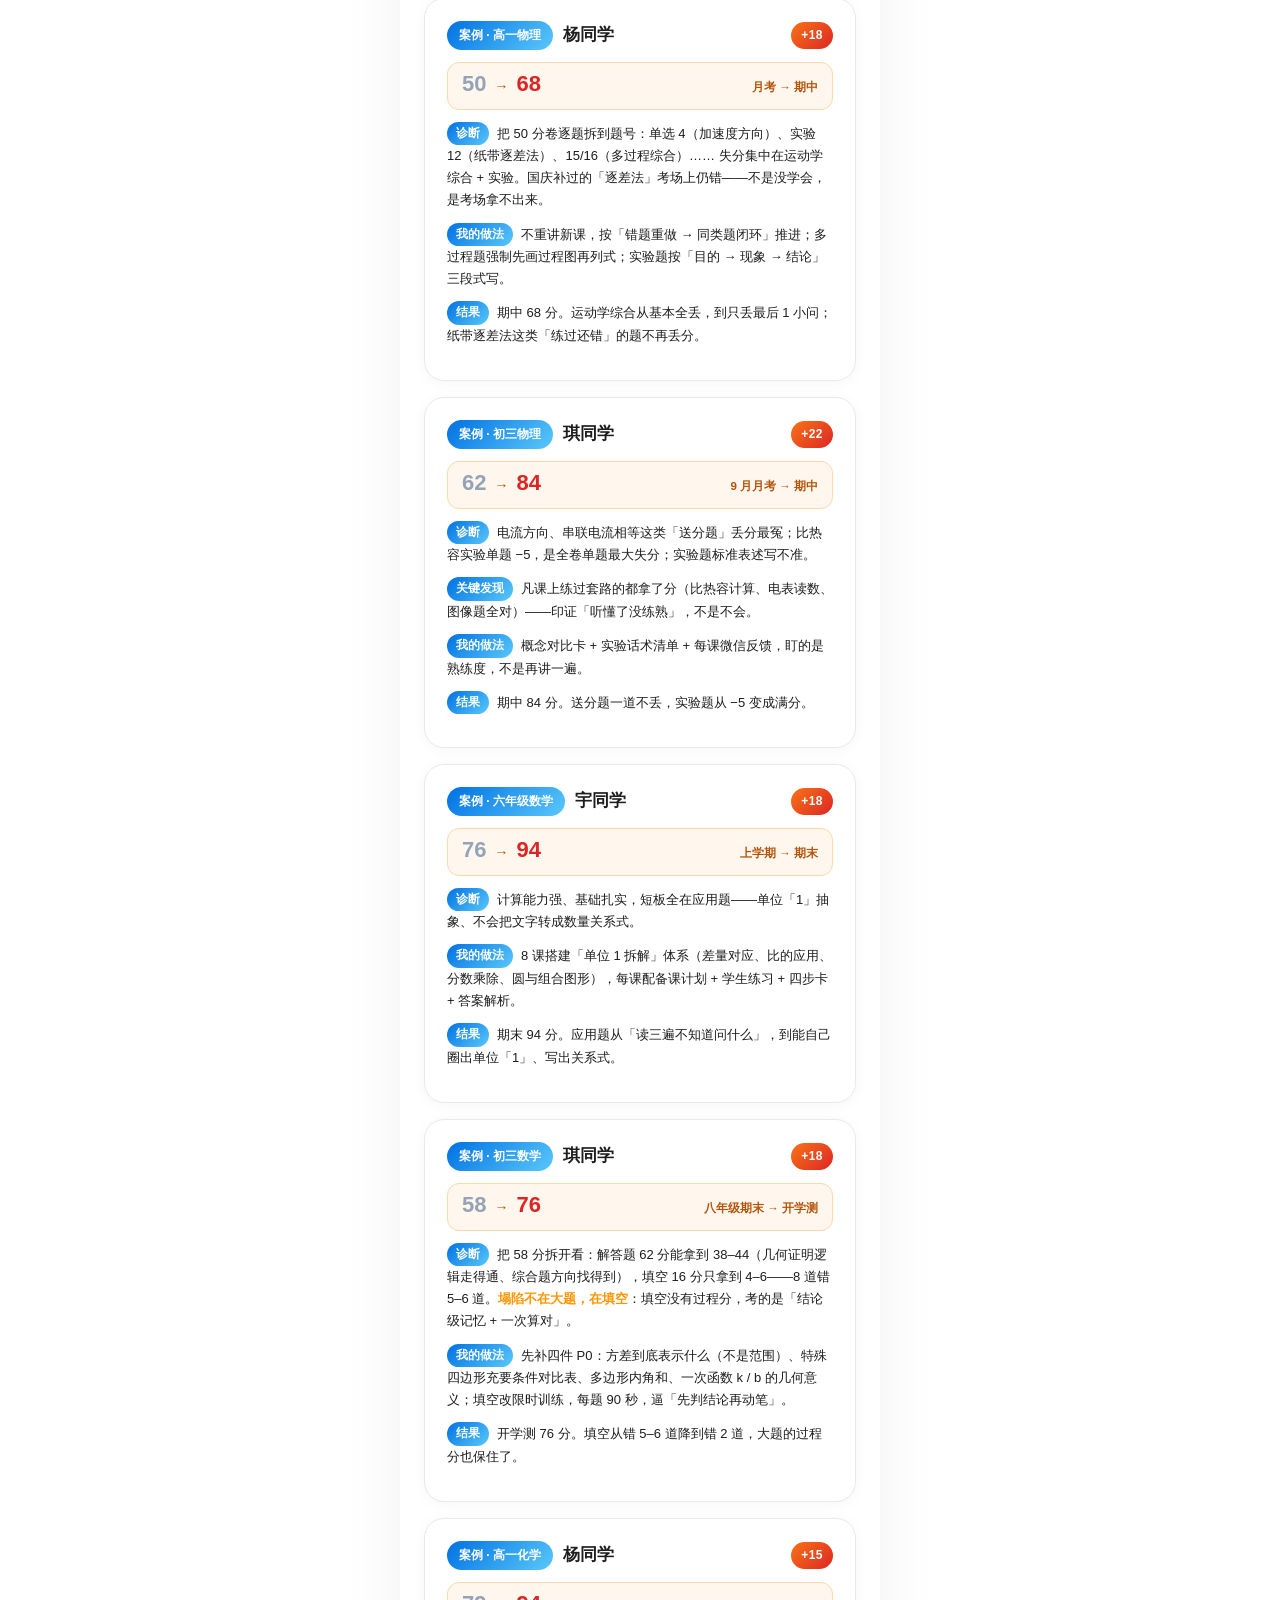
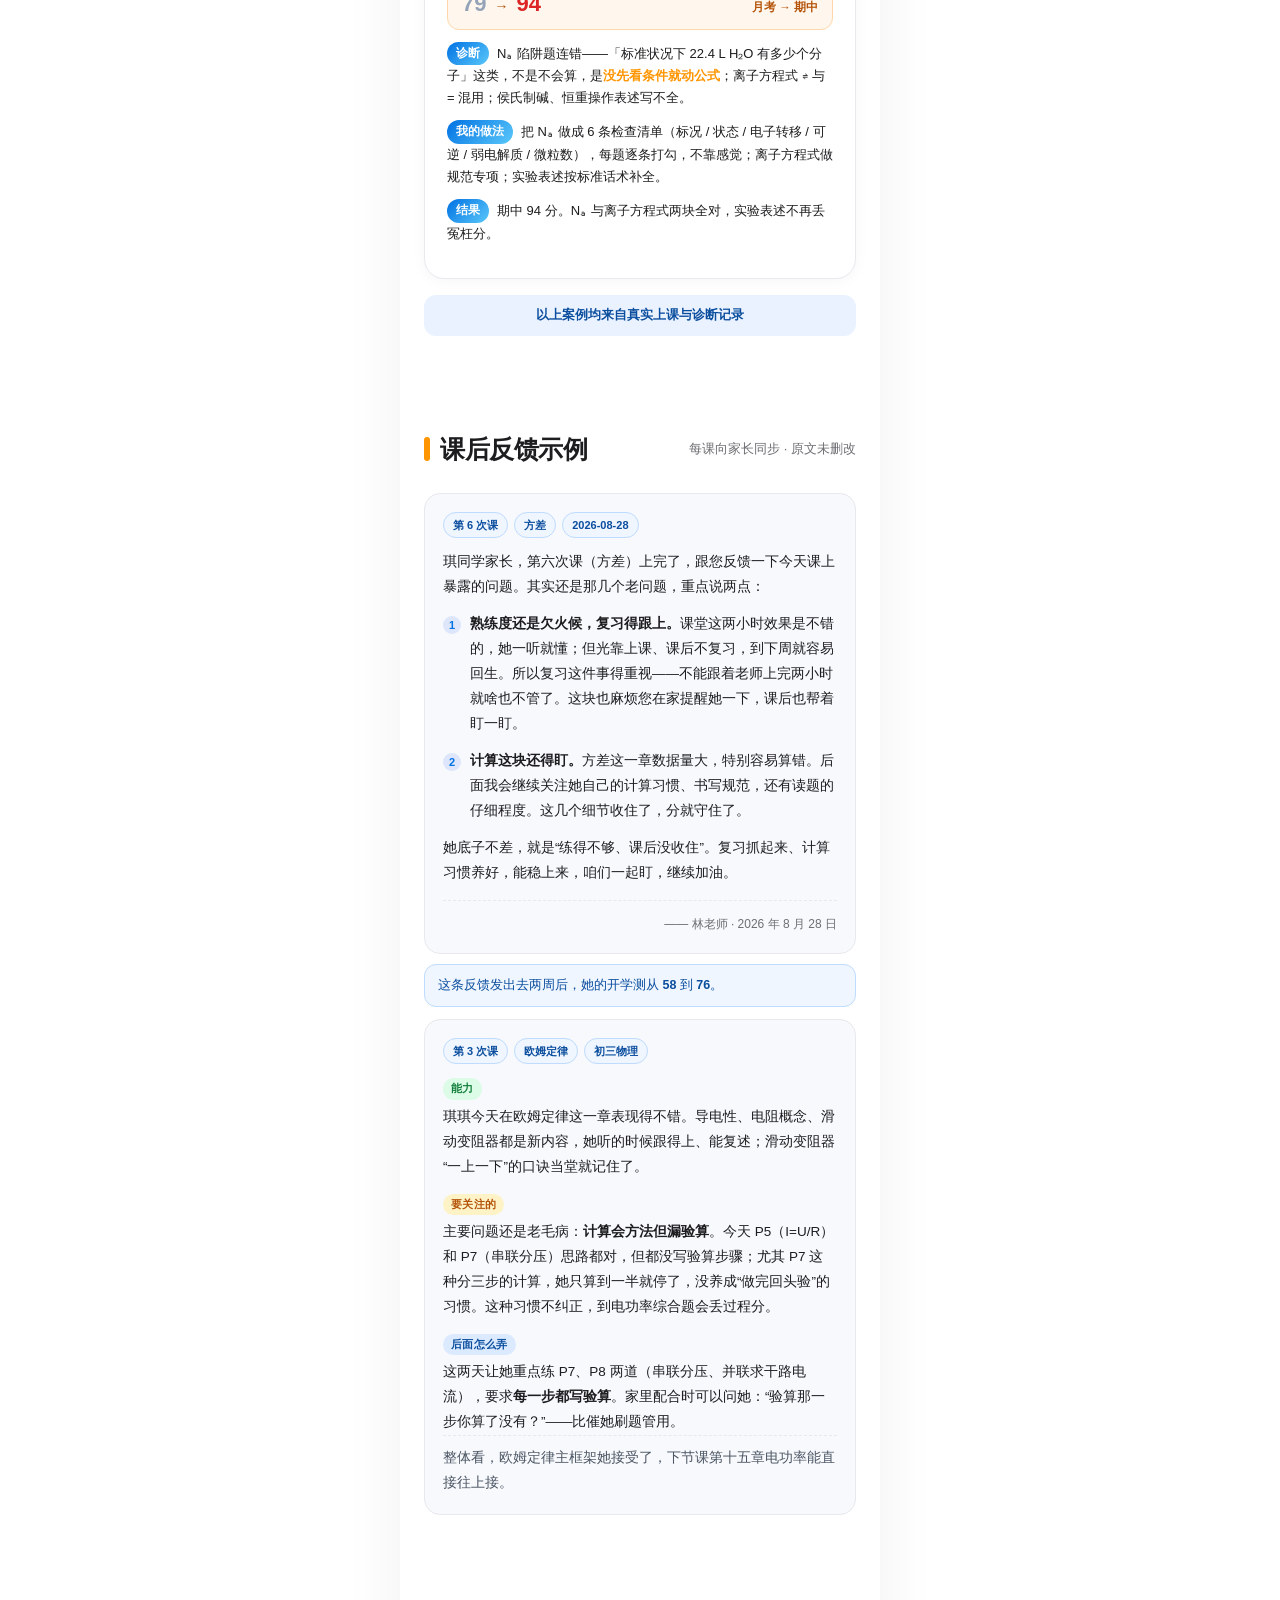
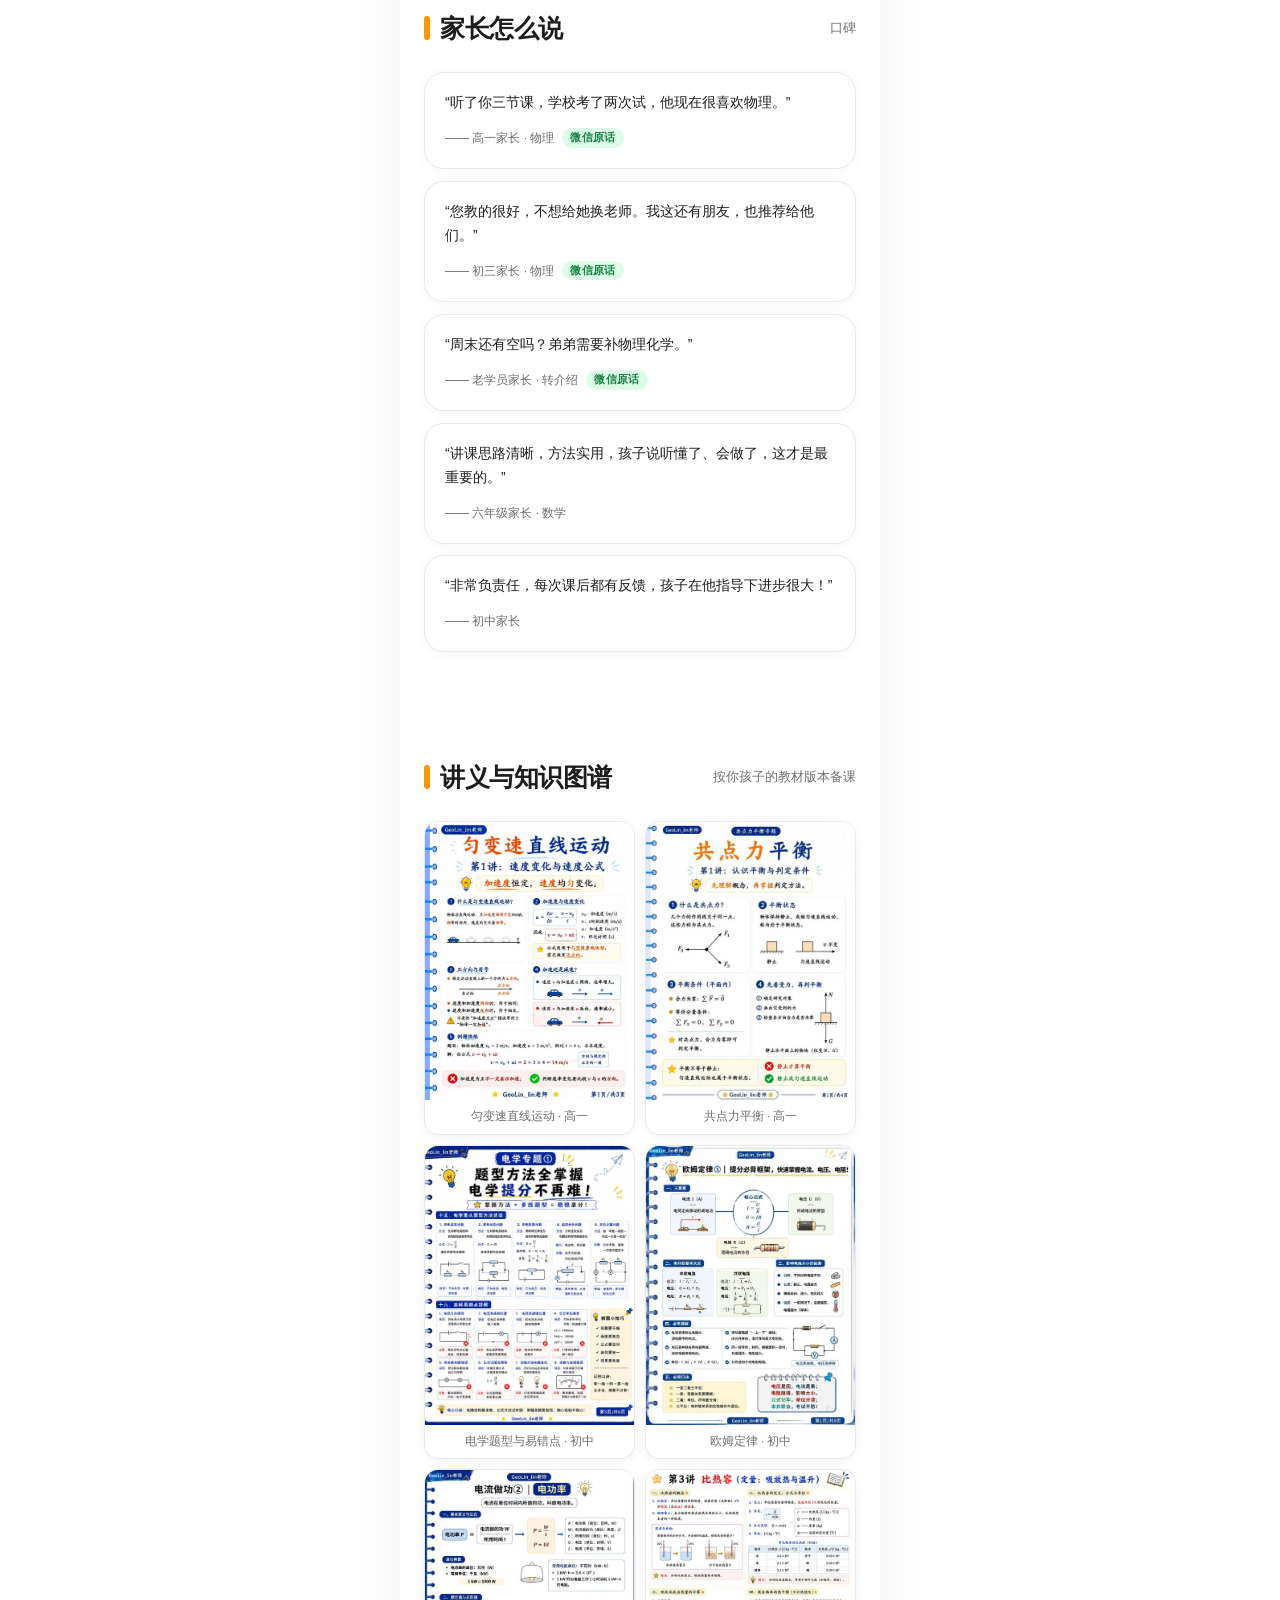
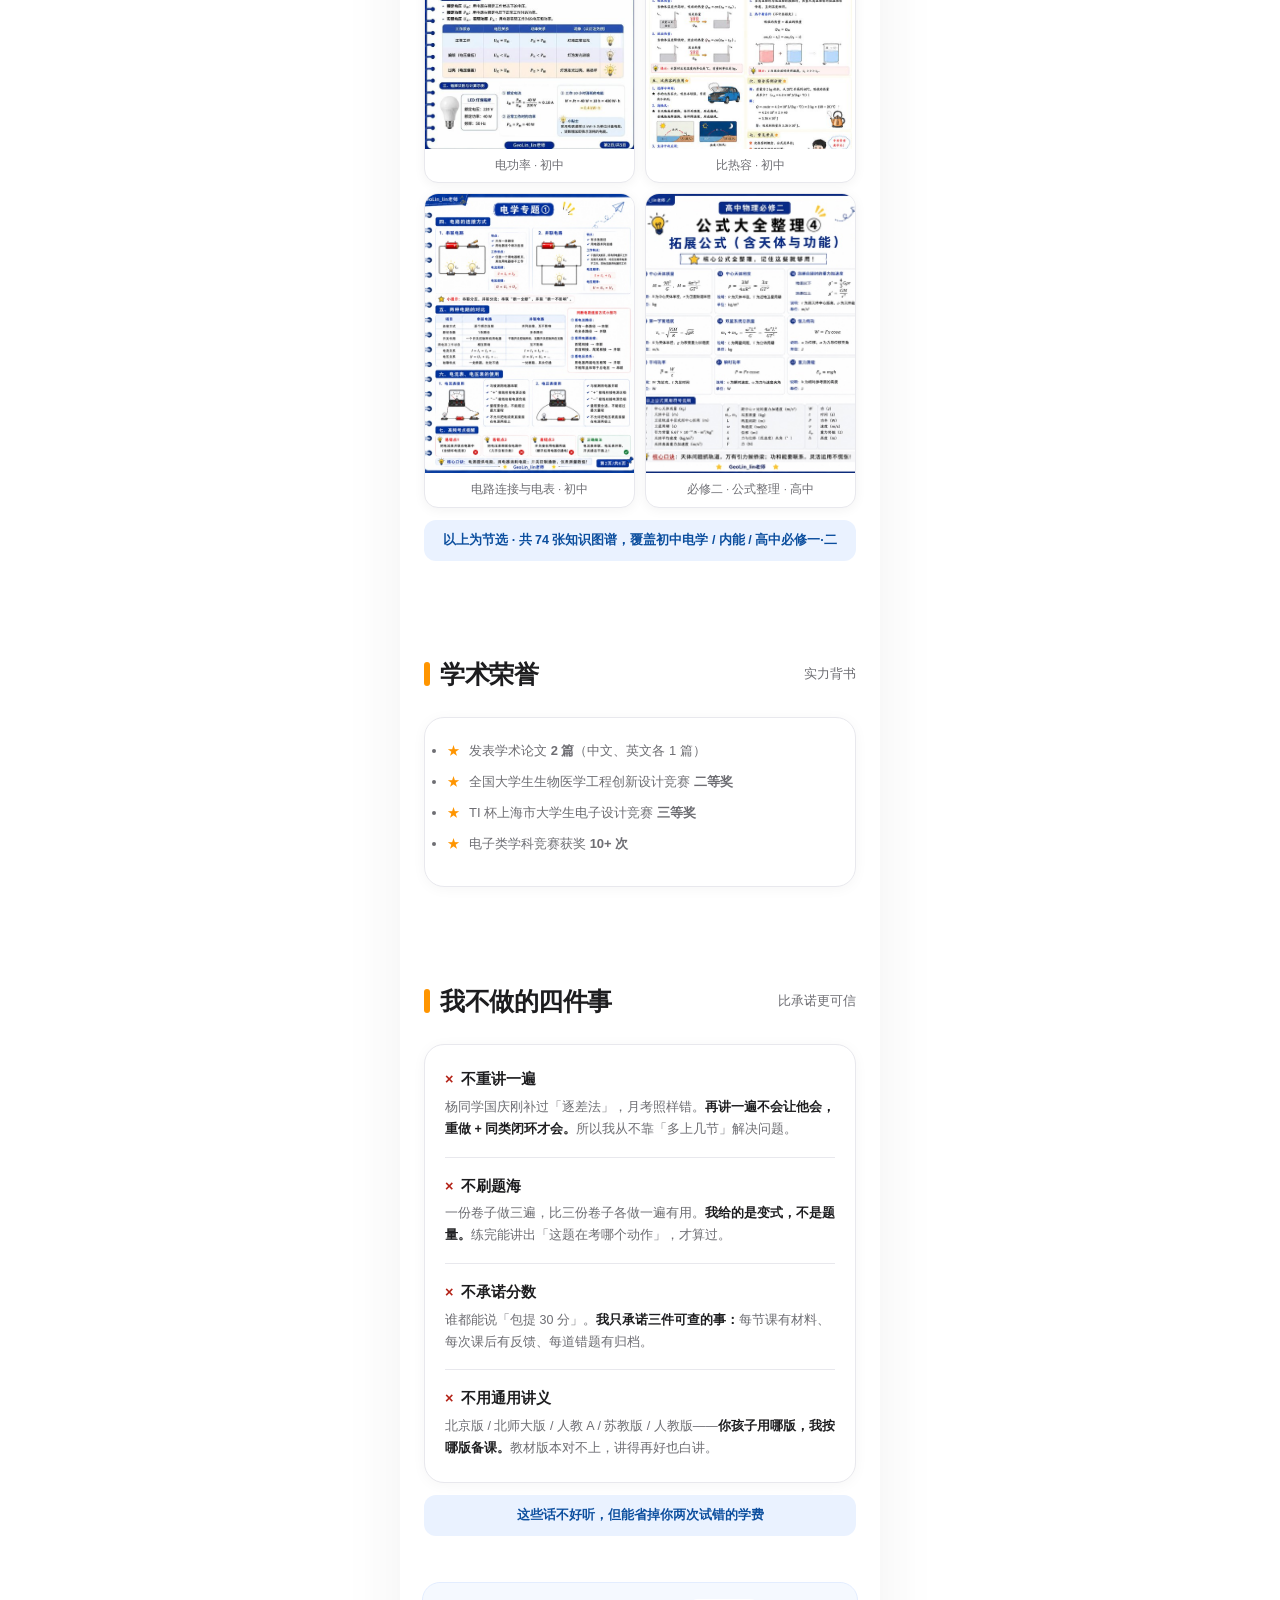
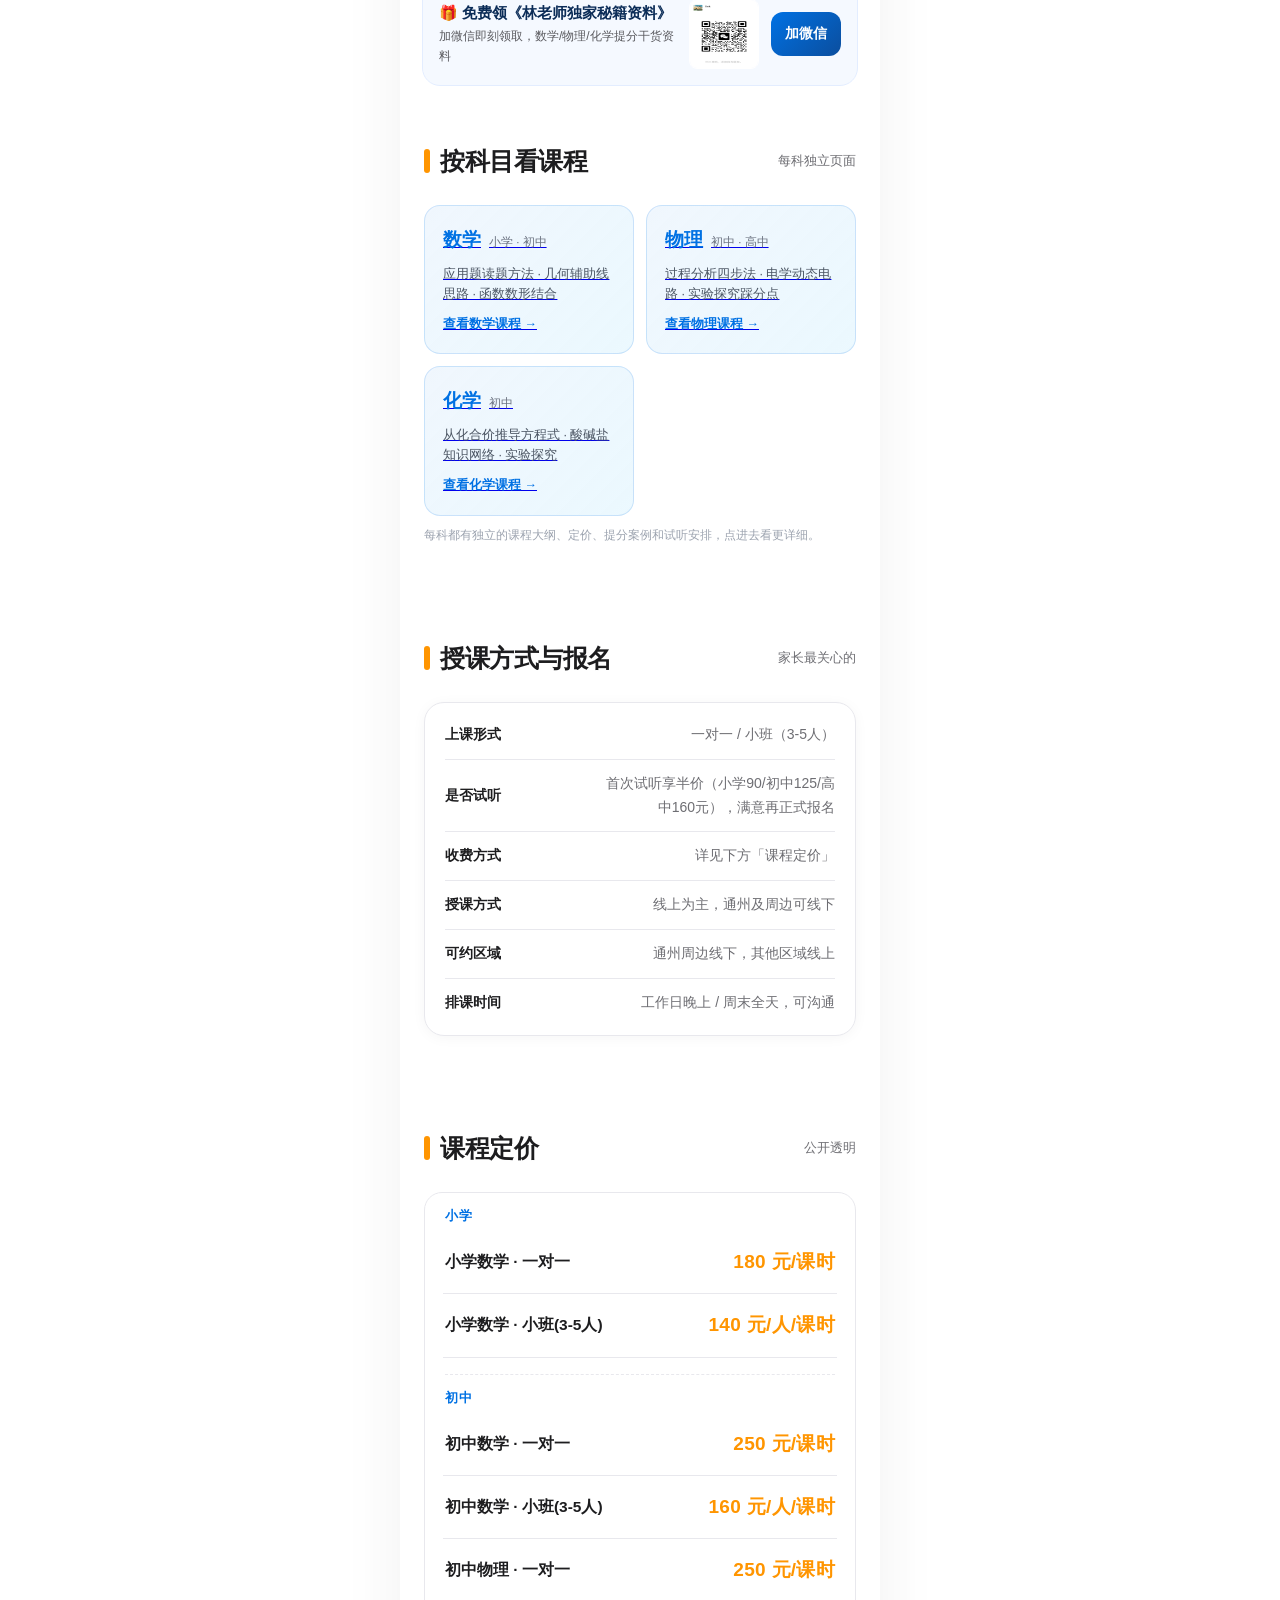
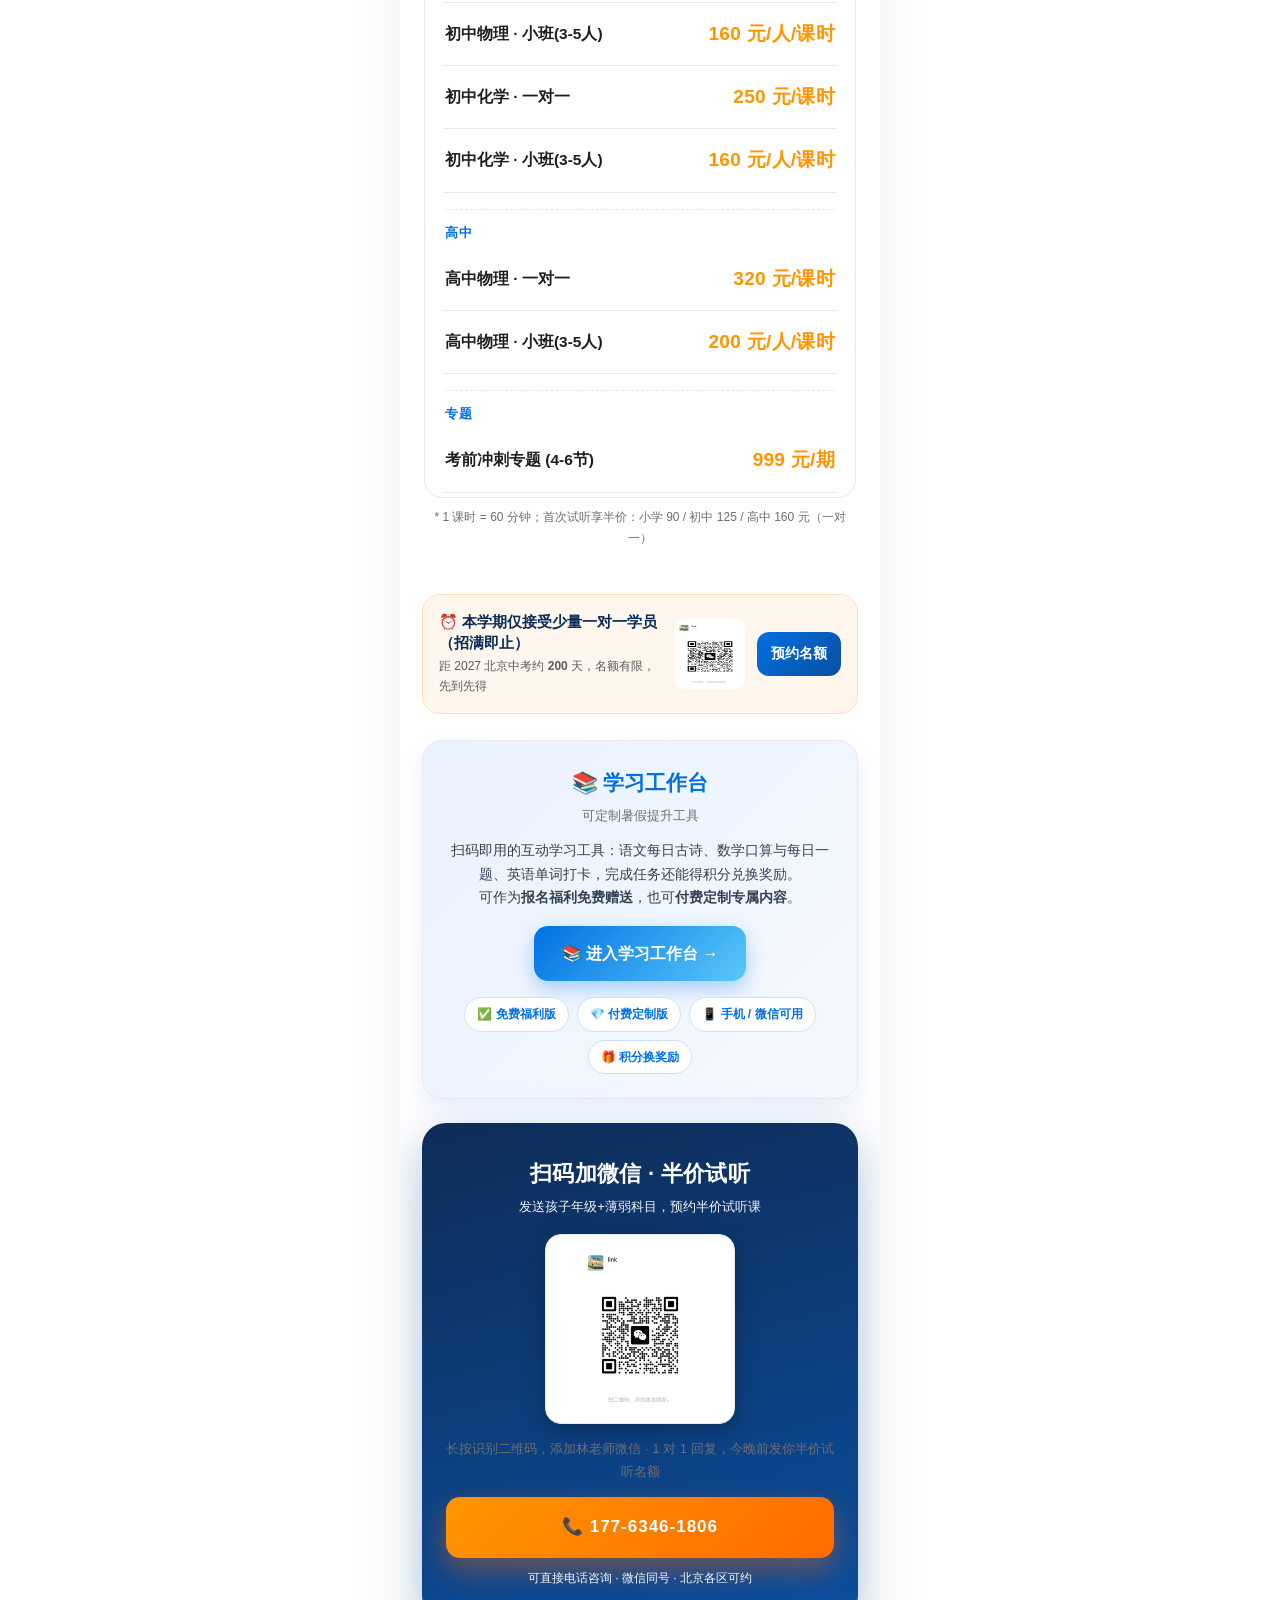
==== commit 859d230a: "整体核实：修四处文案硬伤 + 图片瘦身 文案： - 页脚「本传单信息真实有效」→「本页信息」（传单是落地页遗留） - 页脚科目漏了化学，与招生范围、定价表不一致 - 痛点五条都是「标签：症状：后果」双" ====
--- a/index.html
+++ b/index.html
@@ -438,11 +438,11 @@
     <div class="sec-title" data-page-node-id="tepuG7Zz1ZiH91DEE9yfJ9"><span class="dot" data-page-node-id="HB7bEtlwsWtRNML7DZbbKI"></span>北京家长最头疼的理科痛点<small data-page-node-id="cy3DWhaZ1cnFvgi4zXGg65">你是不是也这样</small></div>
     <div class="pain" data-page-node-id="KezZRqljJKSFPy3nR7oEC1">
       <ul data-page-node-id="NXlv85VdWnMIBLZRuLfAAk">
-        <li data-page-node-id="suyt7Ho45Q3fKikKAzPgce"><b data-page-node-id="AQb13MNPNk96kU5PV4j785">小学数学：计算粗心、应用题读不懂：</b>越学越没信心，对数学产生畏难情绪。</li>
-        <li data-page-node-id="z5x4SOSXzSDlqnNU6nZfx0"><b data-page-node-id="M5jH5WWnnirmUZrFH8urEv">初中数学：几何没思路、函数一团乱：</b>大题拿不到分，公式套不上。</li>
-        <li data-page-node-id="073zTrFJR57KhPo2uKvGKY"><b data-page-node-id="th2xAz75xj2NN6UmMxgyPD">物理：公式听得懂，做题就卡壳：</b>实验探究题、综合计算丢分严重。</li>
-        <li data-page-node-id="Em0kTDLH6wy2eU0UkzFQc0"><b data-page-node-id="7KE79OHdhjPAPeqizxbBkQ">化学：方程式记了忘、忘了记：</b>死记硬背，不会从原理推导，越学越没信心。<span style="color:var(--c1);font-weight:600;" data-page-node-id="EuHypjmtTTAMAYmTbdrByU">林老师以扎实理科基础教化学，重原理推导而非死记。</span></li>
-        <li data-page-node-id="iDvU5CseEXXSBlX0jKNOxP"><b data-page-node-id="SYTWUKF3SgcVTU9IsWDR6o">刷题不少，分数却原地踏步：</b>缺的不是题量，是题型方法和错题复盘。</li>
+        <li data-page-node-id="suyt7Ho45Q3fKikKAzPgce"><b data-page-node-id="AQb13MNPNk96kU5PV4j785">小学数学：计算粗心、应用题读不懂——</b>越学越没信心，对数学产生畏难情绪。</li>
+        <li data-page-node-id="z5x4SOSXzSDlqnNU6nZfx0"><b data-page-node-id="M5jH5WWnnirmUZrFH8urEv">初中数学：几何没思路、函数一团乱——</b>大题拿不到分，公式套不上。</li>
+        <li data-page-node-id="073zTrFJR57KhPo2uKvGKY"><b data-page-node-id="th2xAz75xj2NN6UmMxgyPD">物理：公式听得懂，做题就卡壳——</b>实验探究题、综合计算丢分严重。</li>
+        <li data-page-node-id="Em0kTDLH6wy2eU0UkzFQc0"><b data-page-node-id="7KE79OHdhjPAPeqizxbBkQ">化学：方程式记了忘、忘了记——</b>死记硬背，不会从原理推导，越学越没信心。</li>
+        <li data-page-node-id="iDvU5CseEXXSBlX0jKNOxP"><b data-page-node-id="SYTWUKF3SgcVTU9IsWDR6o">刷题不少，分数却原地踏步——</b>缺的不是题量，是题型方法和错题复盘。</li>
       </ul>
     </div>
   </section>
@@ -679,20 +679,21 @@
     </div>
   </section>
 
-    <section data-page-node-id="gallery-sec">
+      <section data-page-node-id="gallery-sec">
     <div class="sec-title"><span class="dot"></span>讲义与知识图谱<small>按你孩子的教材版本备课</small></div>
     <div class="gallery">
-      <div class="gimg"><img src="gallery/senior-kinetic-1.png" alt="匀变速直线运动知识图谱" loading="lazy"><span>匀变速直线运动 · 高一</span></div>
+      <div class="gimg"><img src="gallery/senior-kinetic-1.jpg" alt="匀变速直线运动知识图谱" loading="lazy"><span>匀变速直线运动 · 高一</span></div>
       <div class="gimg"><img src="gallery/senior-balance-1.jpg" alt="共点力平衡知识图谱" loading="lazy"><span>共点力平衡 · 高一</span></div>
-      <div class="gimg"><img src="gallery/junior-elec-5.png" alt="电学题型与易错点知识图谱" loading="lazy"><span>电学题型与易错点 · 初中</span></div>
+      <div class="gimg"><img src="gallery/junior-elec-5.jpg" alt="电学题型与易错点知识图谱" loading="lazy"><span>电学题型与易错点 · 初中</span></div>
       <div class="gimg"><img src="gallery/junior-ohm-1.jpg" alt="欧姆定律知识图谱" loading="lazy"><span>欧姆定律 · 初中</span></div>
       <div class="gimg"><img src="gallery/junior-pow-2.jpg" alt="电功率知识图谱" loading="lazy"><span>电功率 · 初中</span></div>
       <div class="gimg"><img src="gallery/junior-cap.jpg" alt="比热容知识图谱" loading="lazy"><span>比热容 · 初中</span></div>
-      <div class="gimg"><img src="gallery/junior-elec-2.png" alt="电路连接与电表知识图谱" loading="lazy"><span>电路连接与电表 · 初中</span></div>
-      <div class="gimg"><img src="gallery/senior-2-3.png" alt="必修二 · 公式整理知识图谱" loading="lazy"><span>必修二 · 公式整理 · 高中</span></div>
+      <div class="gimg"><img src="gallery/junior-elec-2.jpg" alt="电路连接与电表知识图谱" loading="lazy"><span>电路连接与电表 · 初中</span></div>
+      <div class="gimg"><img src="gallery/senior-2-3.jpg" alt="必修二 · 公式整理知识图谱" loading="lazy"><span>必修二 · 公式整理 · 高中</span></div>
     </div>
     <div class="track">以上为节选 · 共 74 张知识图谱，覆盖初中电学 / 内能 / 高中必修一·二</div>
   </section>
+
 
 
   <section data-page-node-id="Gof3ulyAzks88dmL1IkzFg">
@@ -798,7 +799,7 @@
   <div class="hook-card scarcity" data-page-node-id="Q2Z8ctKbTBiwAMoEnDkkWj">
     <div class="hook-left" data-page-node-id="MlQHhQTCU3bQPS8sTurhko">
       <div class="hook-title" data-page-node-id="vinQ4uhYeuag7noldy2TUI">⏰ 本学期仅接受少量一对一学员（招满即止）</div>
-      <div class="hook-sub" data-page-node-id="I6PTZUqKJ8potl5ckI77Br">距 2027 北京中考约 <b id="zk-countdown" data-page-node-id="T9J1Pi7ko2hEu22CIg6FwC">324</b> 天，名额有限，先到先得</div>
+      <div class="hook-sub" data-page-node-id="I6PTZUqKJ8potl5ckI77Br">距 2027 北京中考约 <b id="zk-countdown" data-page-node-id="T9J1Pi7ko2hEu22CIg6FwC">238</b> 天，名额有限，先到先得</div>
     </div>
     <div class="hook-right" data-page-node-id="ArZfJBHrk4dgCPjAUSaNtr">
       <img class="hook-qr" src="[data-uri]" alt="微信二维码" data-page-node-id="usaU00fsTFTahrhjwEGkSc">
@@ -825,9 +826,9 @@
 
   <footer data-page-node-id="RaoAs09sy39TGCNovbEa8F">
     <div class="line" data-page-node-id="aQqfj859O7LRIHROixbiAg"></div>
-    <b data-page-node-id="yBDzDF2okVKVzCrbYbOIl2">林老师 · 北京小学数学 / 初中理数 / 高中物理辅导</b><br data-page-node-id="ZVyxYjGbSIVmeKhR22chqU">
+    <b data-page-node-id="yBDzDF2okVKVzCrbYbOIl2">林老师 · 北京小学数学 / 初中数学 · 物理 · 化学 / 高中物理辅导</b><br data-page-node-id="ZVyxYjGbSIVmeKhR22chqU">
     用专业和耐心，帮助每一位学生找到适合自己的学习方法，稳步提升！<br data-page-node-id="5v7fPA72XkAFkIAz7kQDbZ">
-    <span style="opacity:.8" data-page-node-id="dA2lss1VvCSEqo0KoaOdvl">© 2026 林老师　本传单信息真实有效，最终解释权归本人所有</span>
+    <span style="opacity:.8" data-page-node-id="dA2lss1VvCSEqo0KoaOdvl">© 2026 林老师　本页信息真实有效，最终解释权归本人所有</span>
   </footer>
 
 </div>
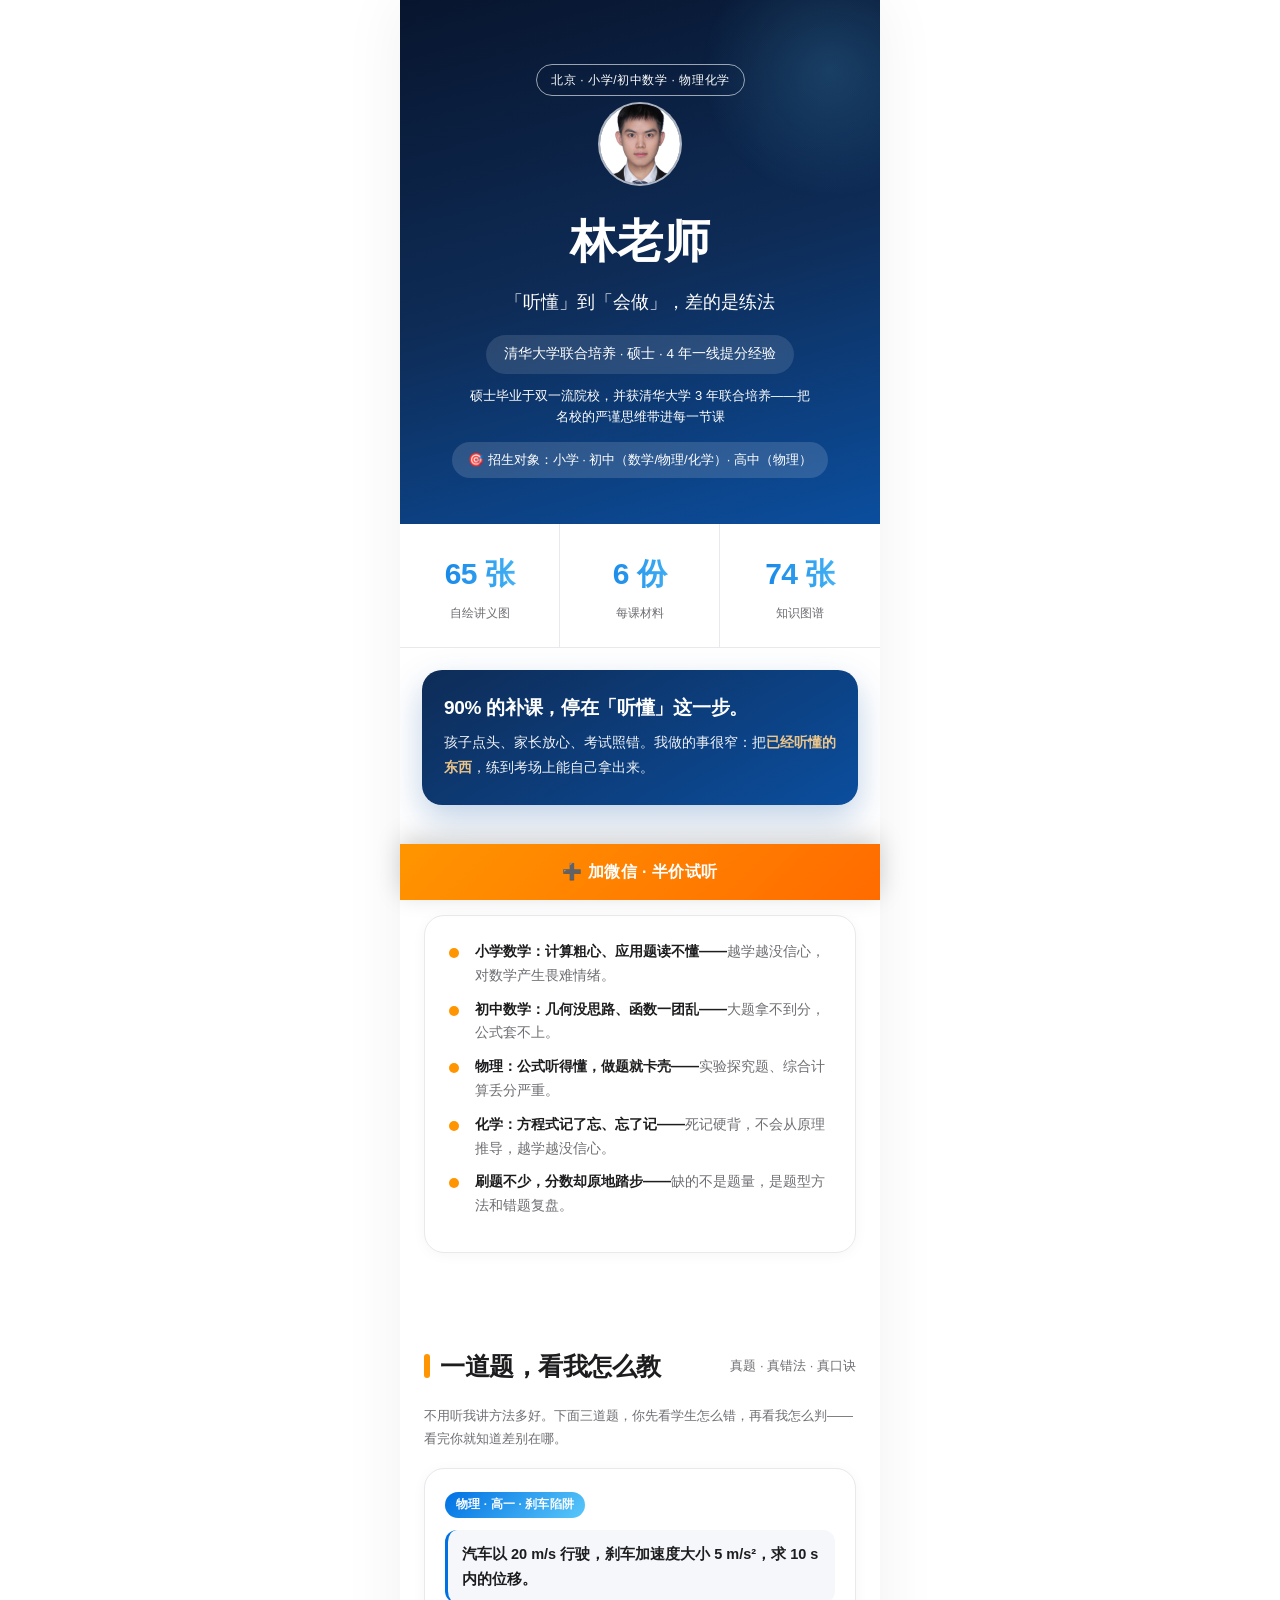
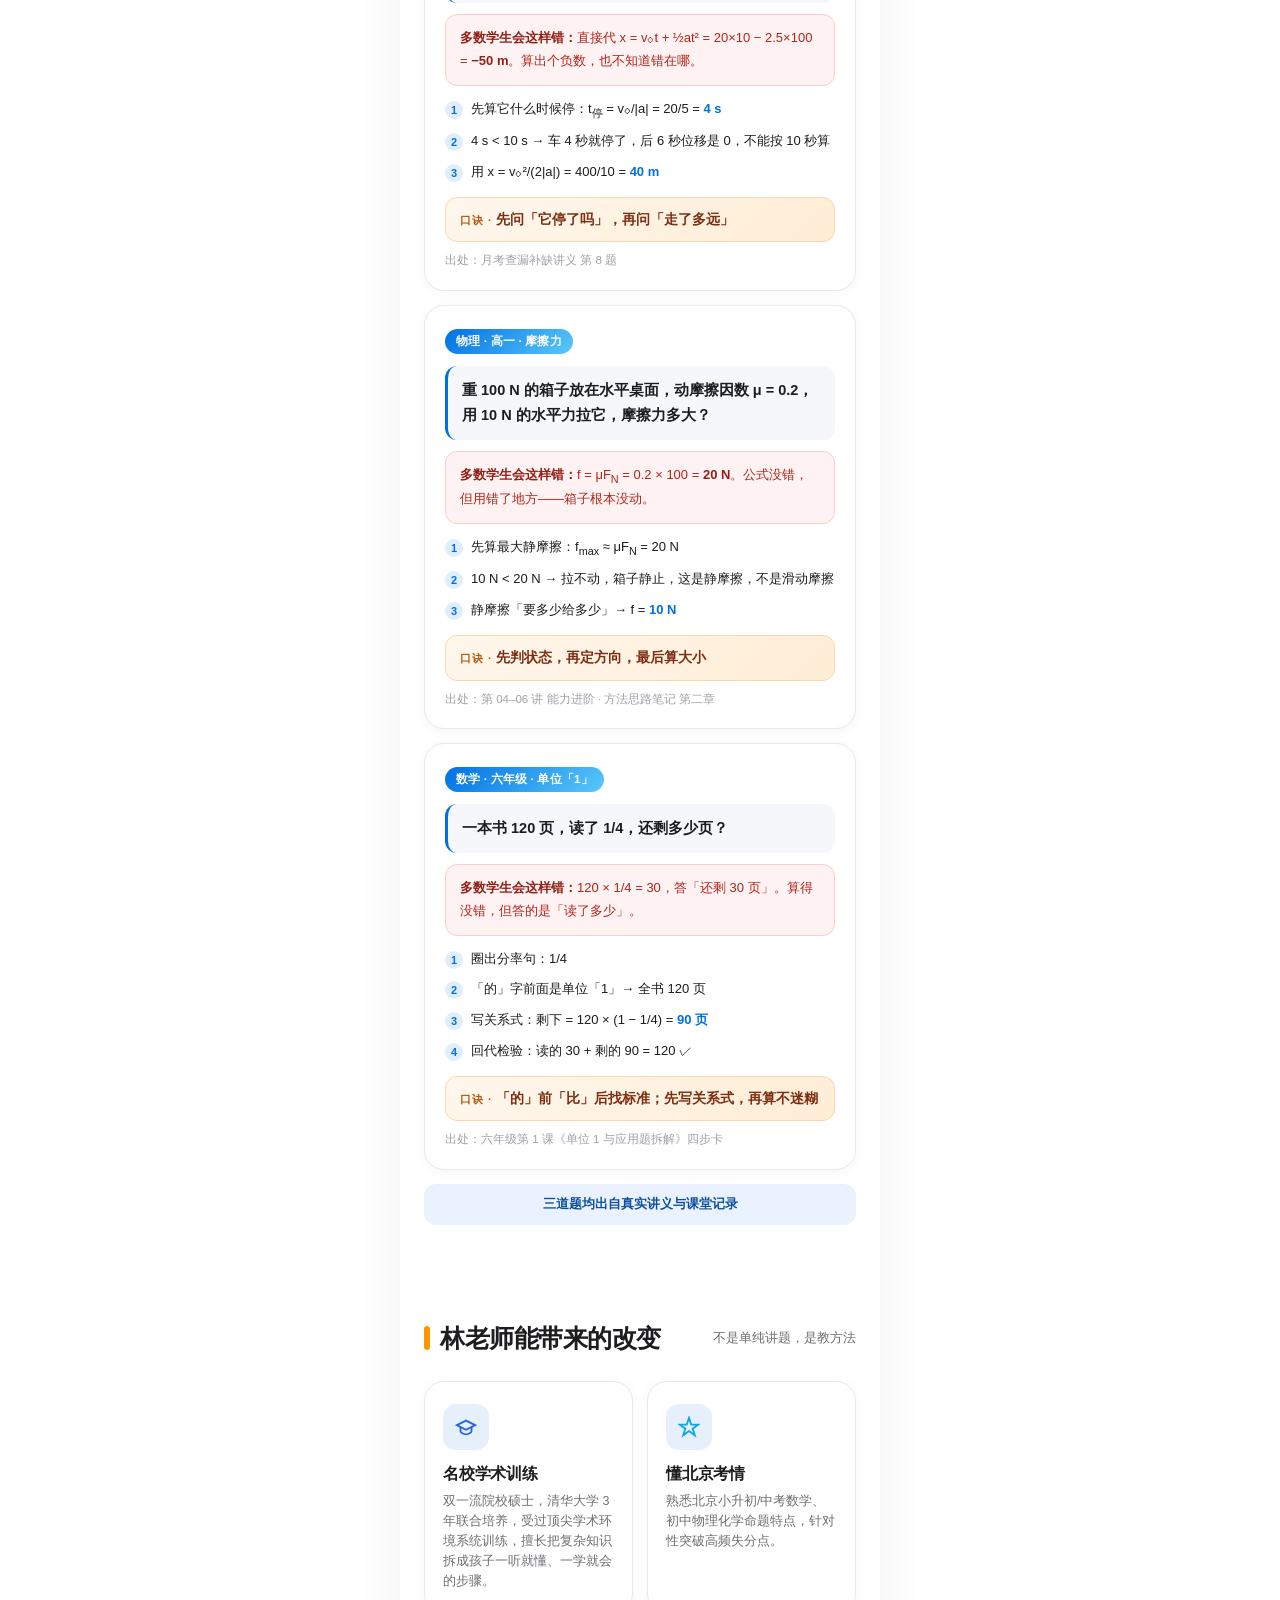
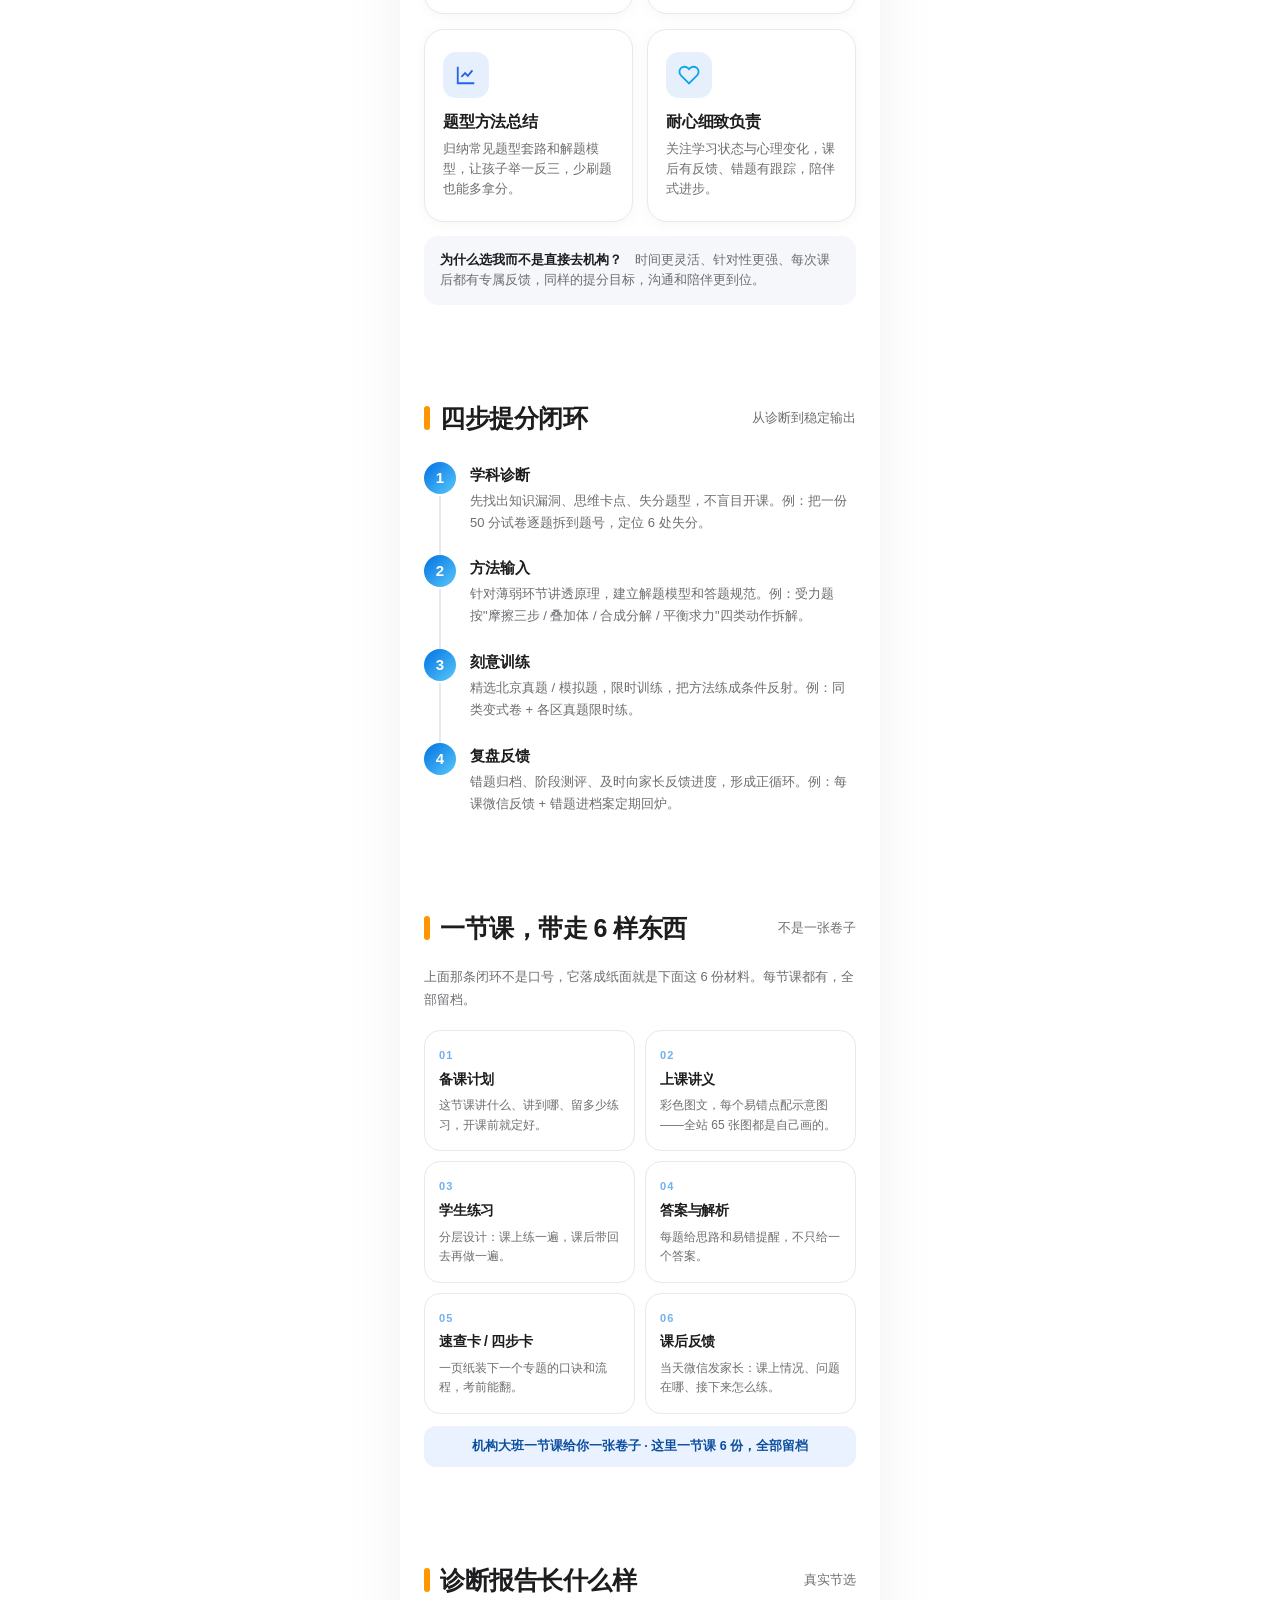
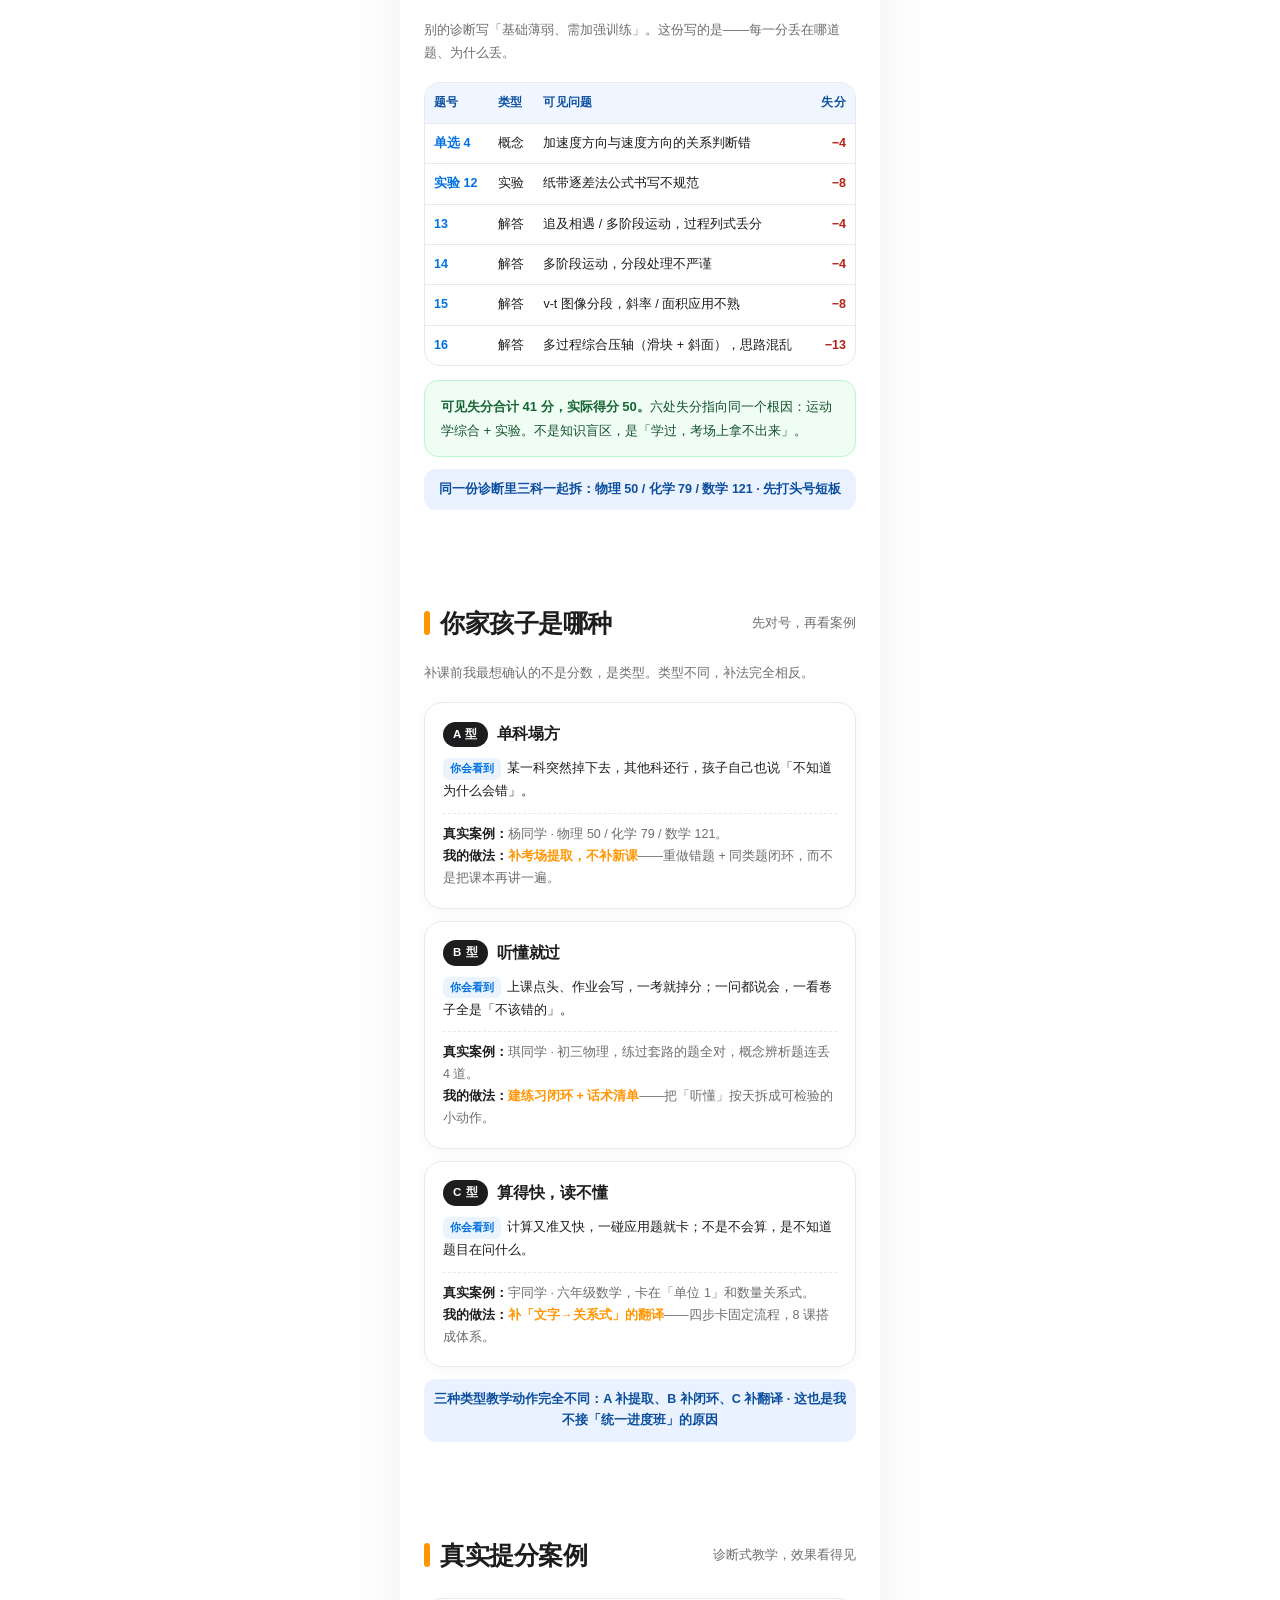
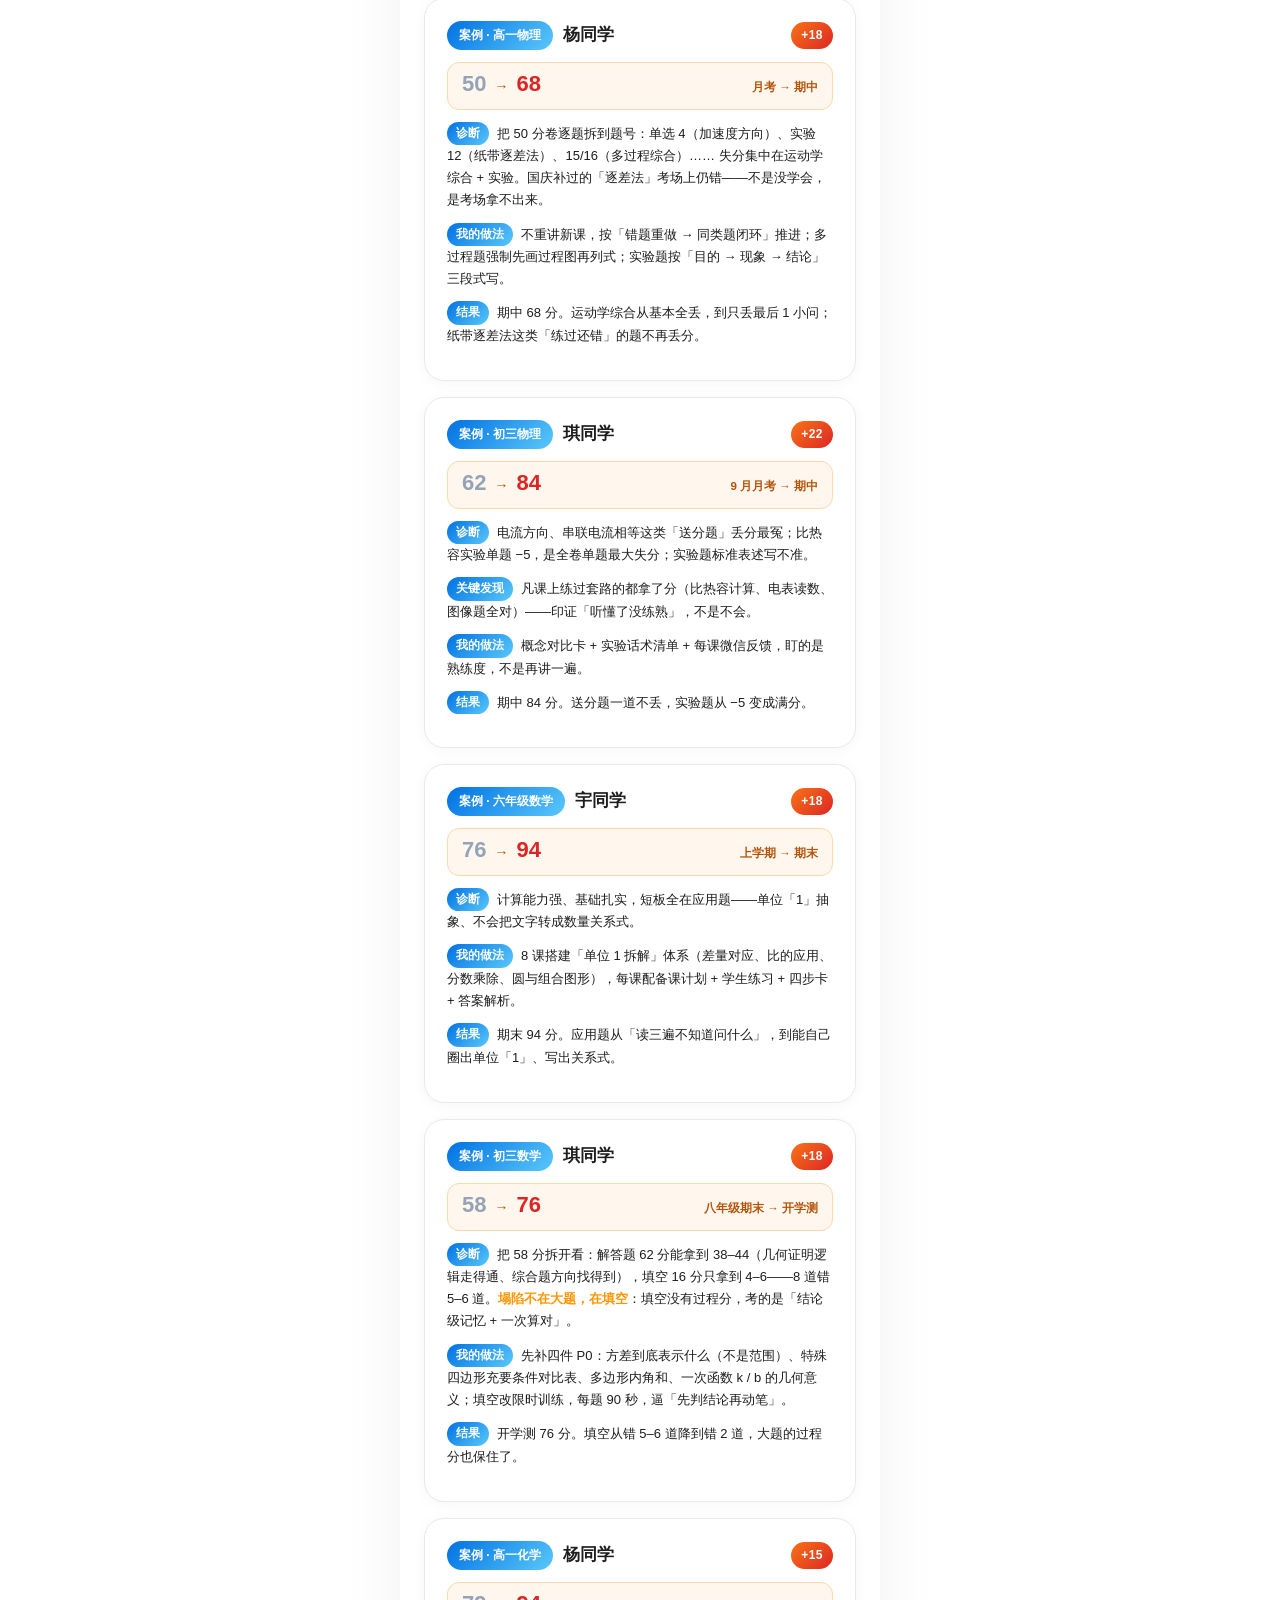
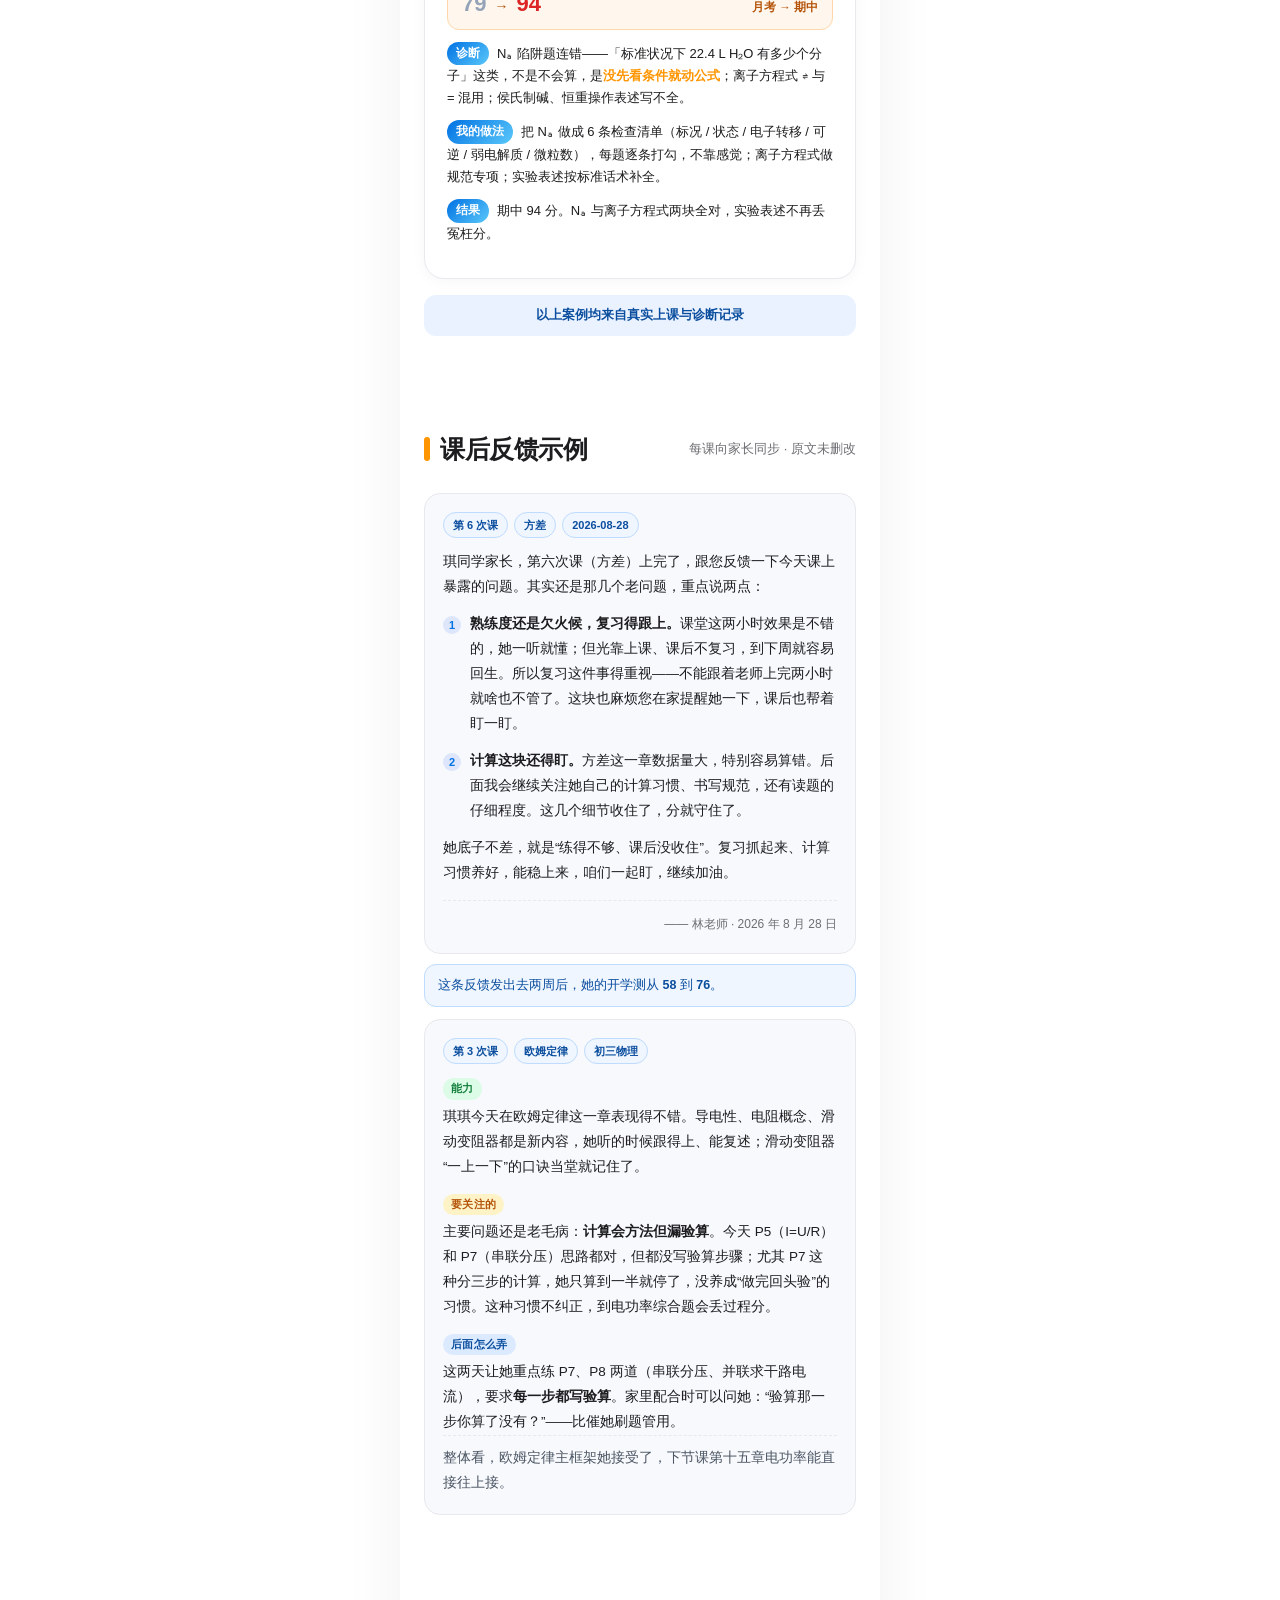
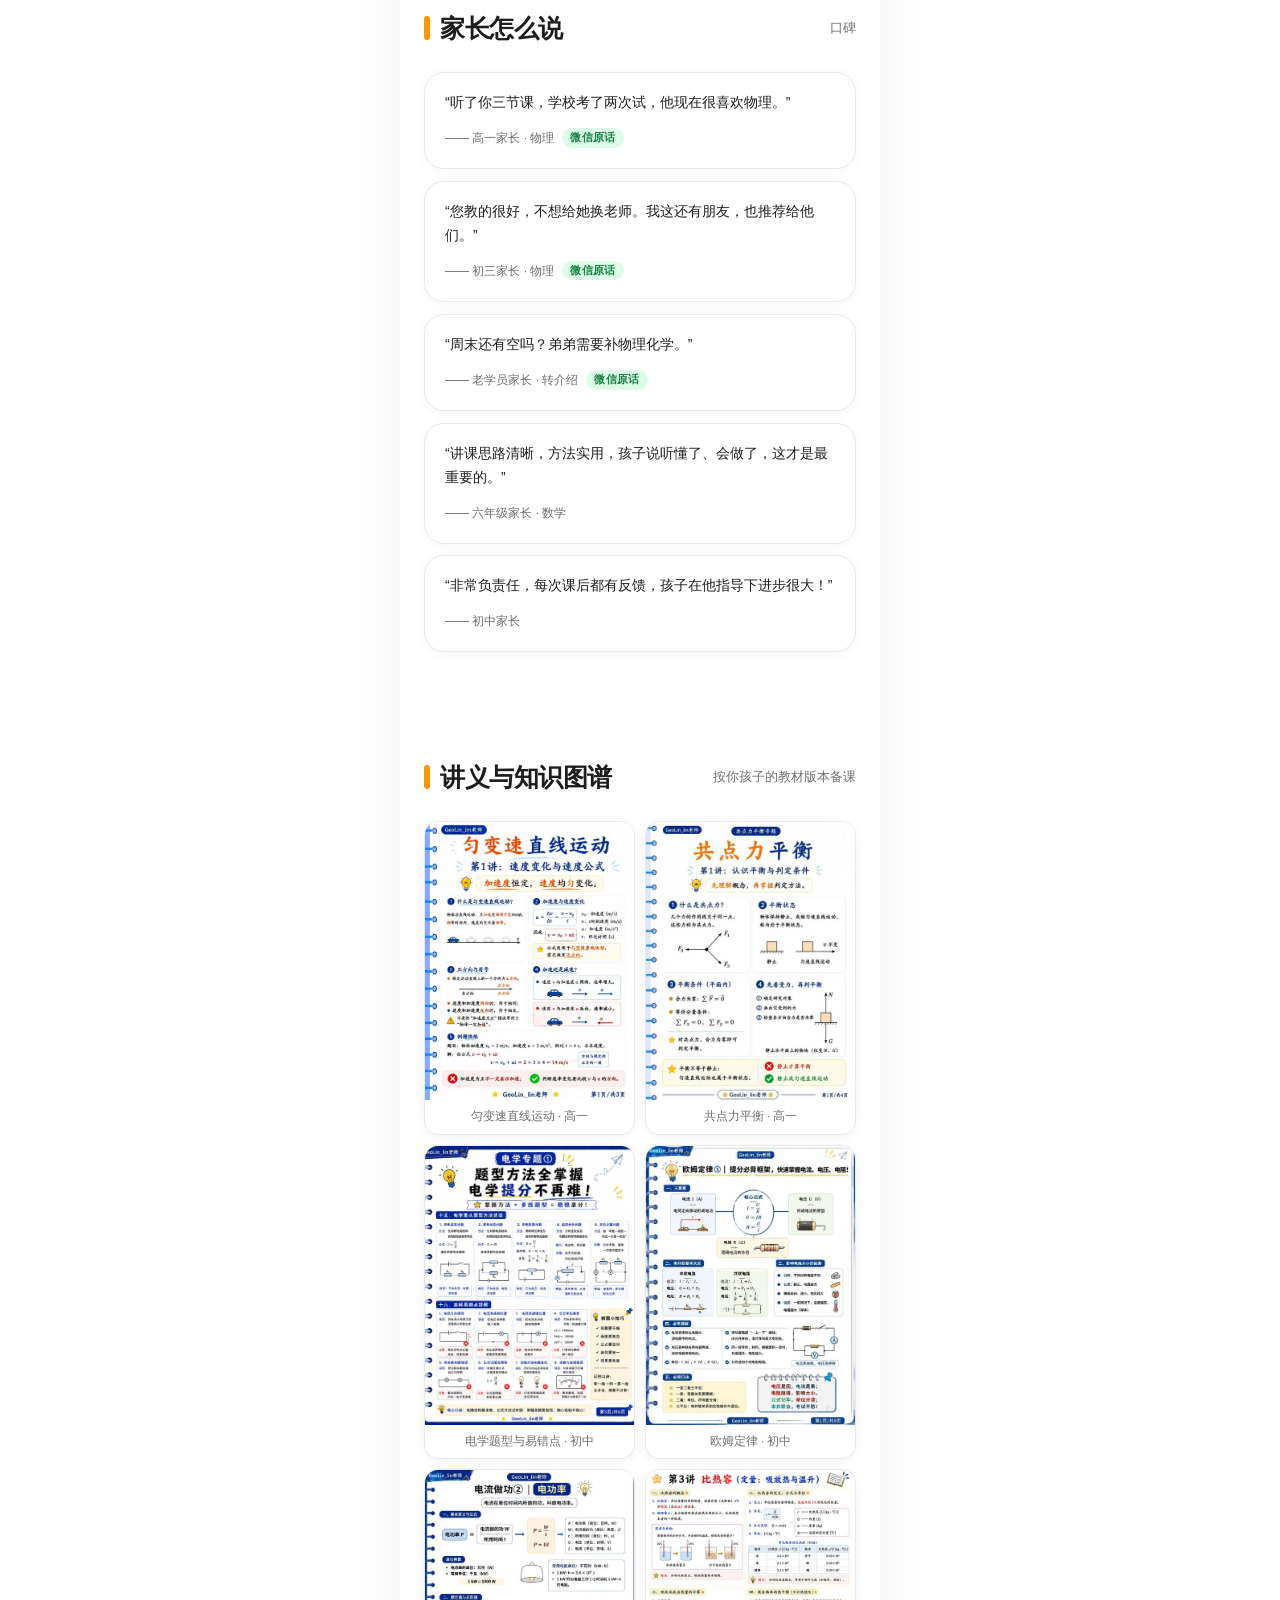
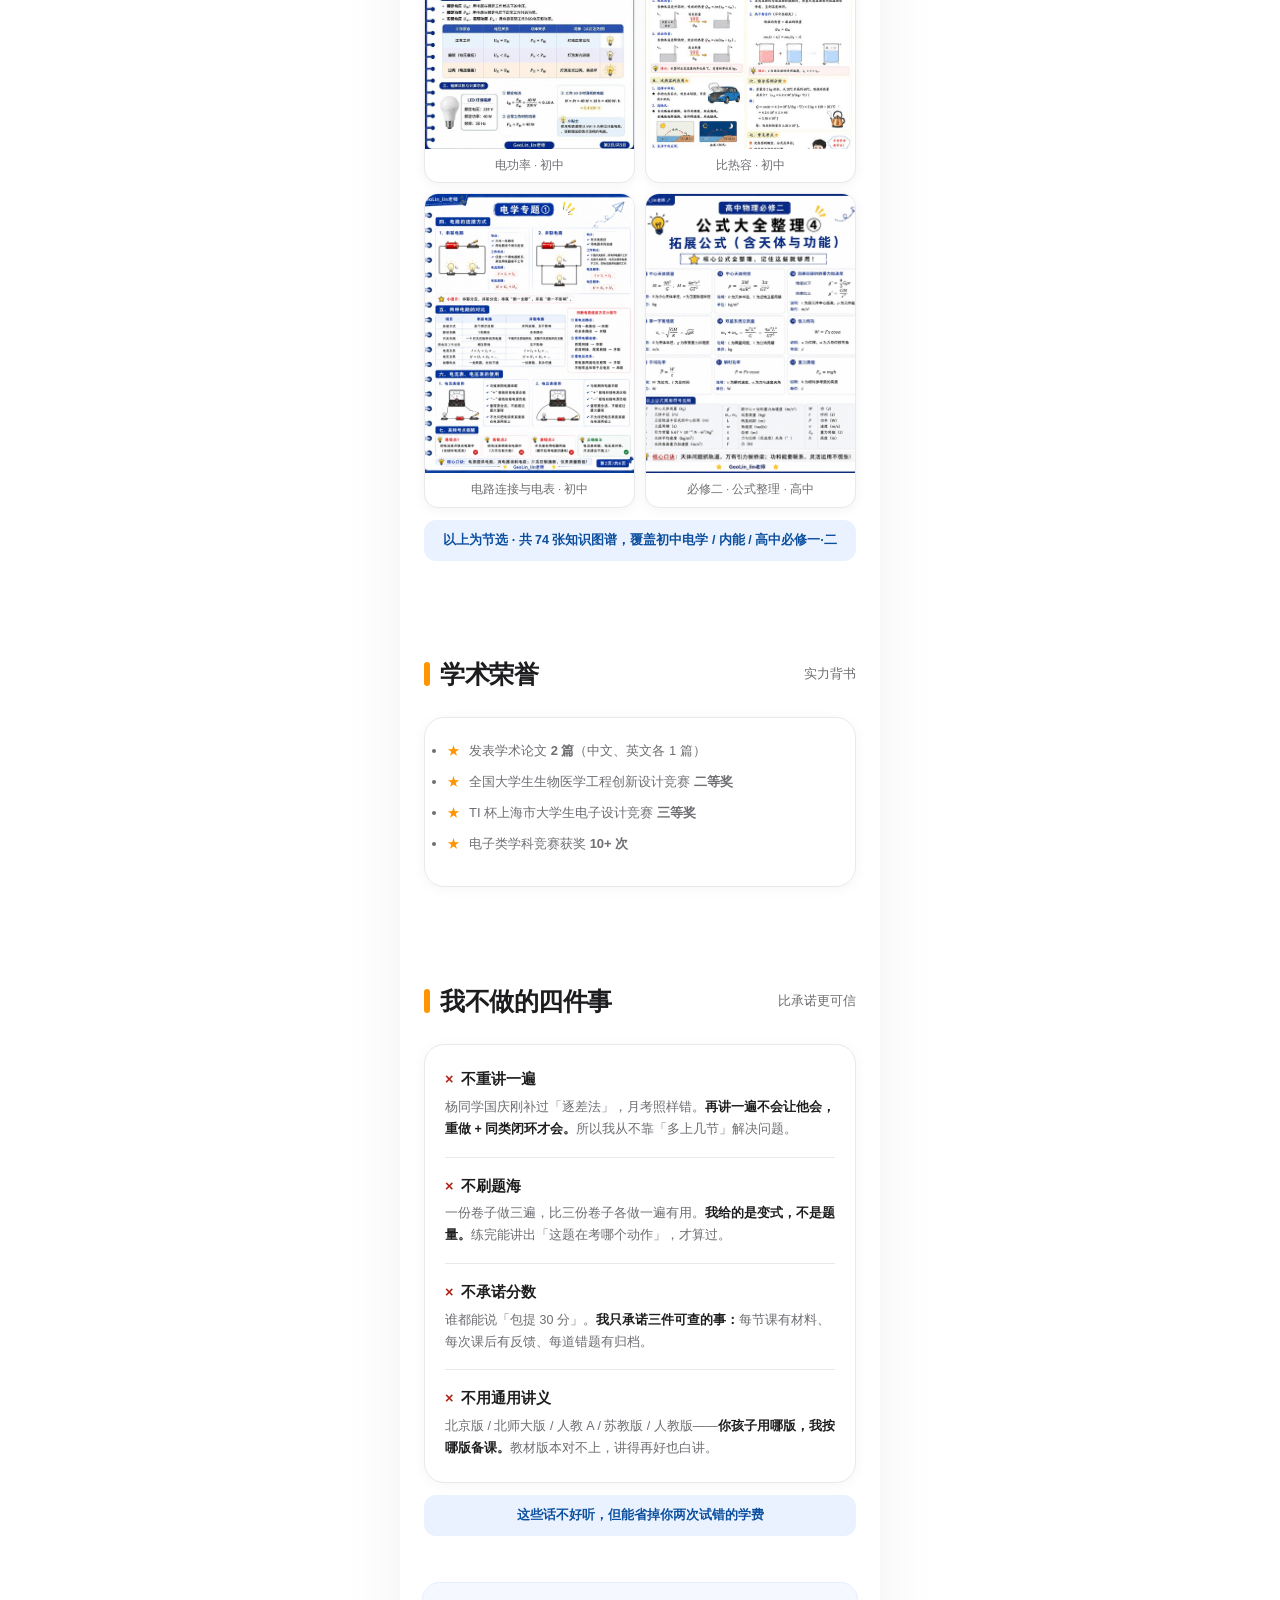
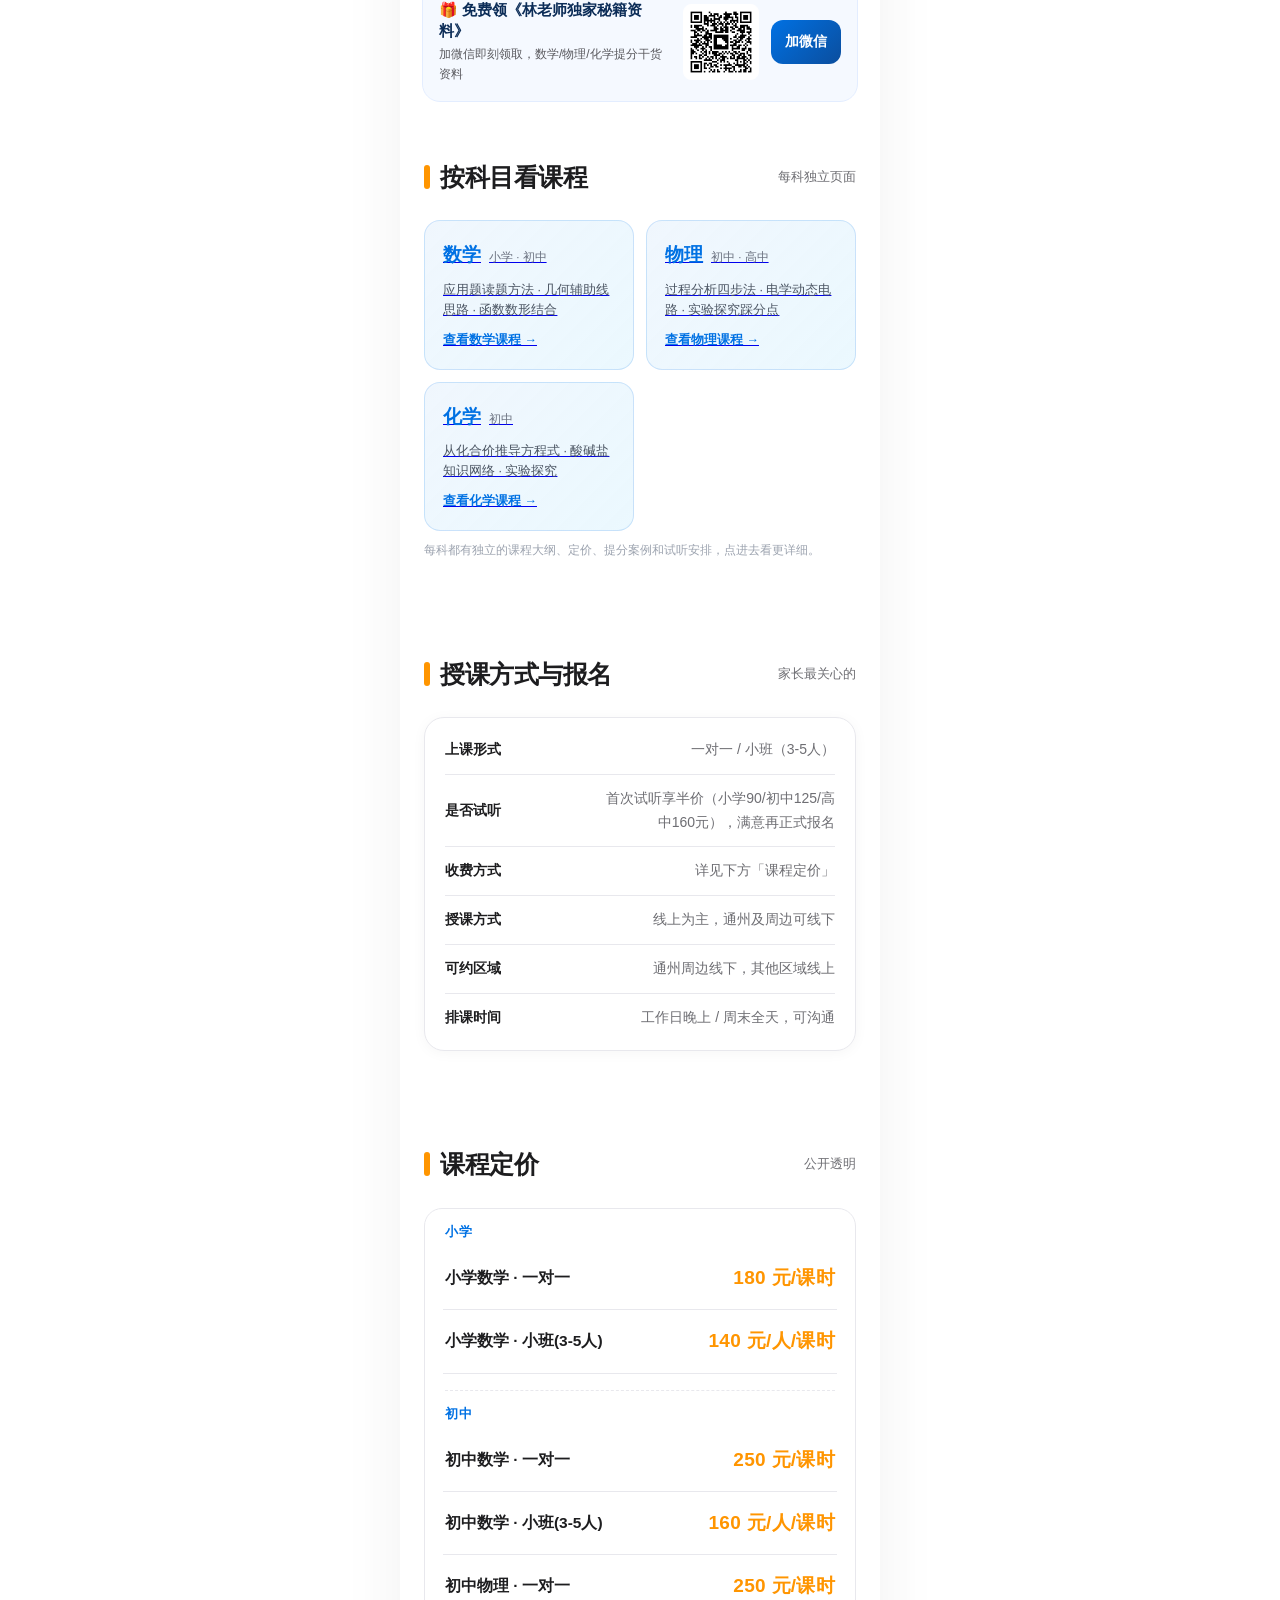
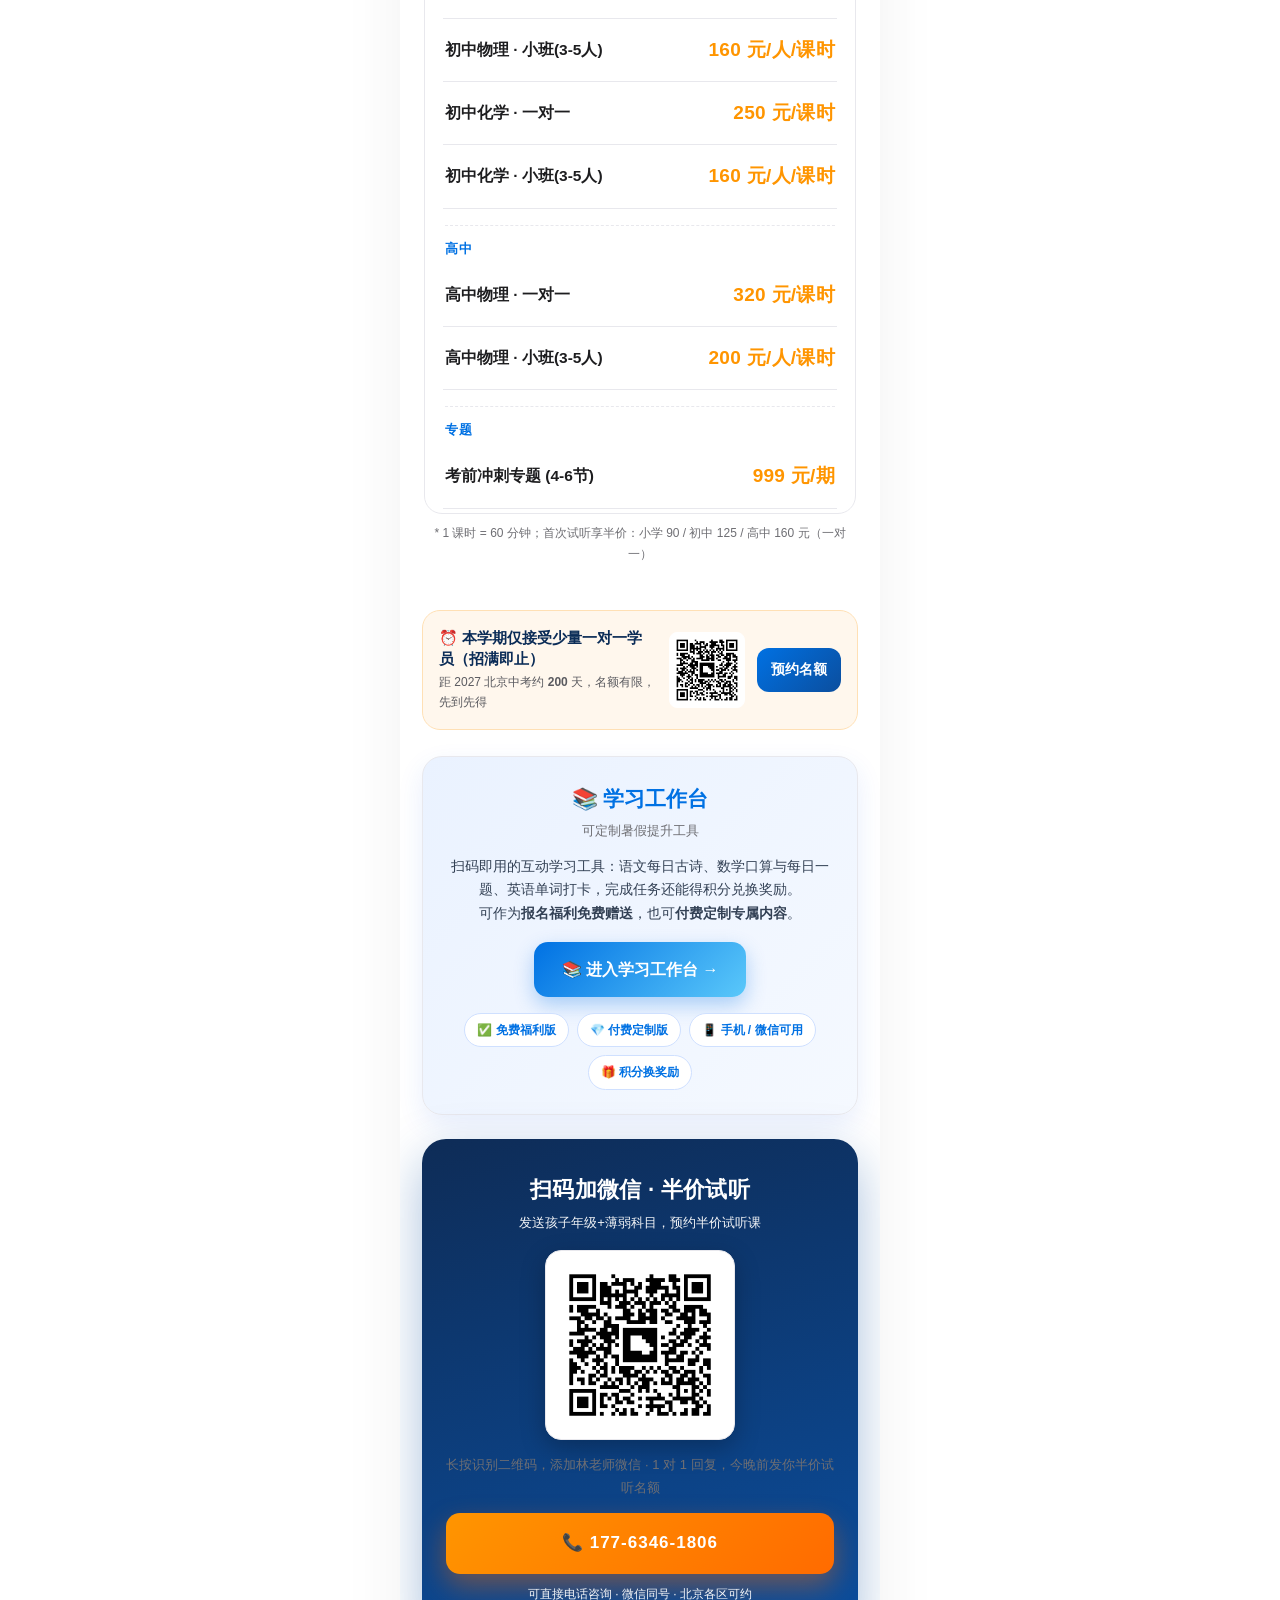
==== commit 53dc8bb0: "修二维码被压扁：改用重建的正方形码，页面 211KB → 93KB 原来内联的是整张微信名片截图（200x295 竖图），容器却是 70x70 正方形， 二维码被纵向压到 0.34 倍；同一张图还重复" ====
--- a/index.html
+++ b/index.html
@@ -110,7 +110,7 @@
   .hook-left{flex:1;min-width:0;}
   .hook-title{font-size:14px;font-weight:800;color:#1E3A8A;line-height:1.4;}
   .hook-sub{font-size:12px;color:#475569;margin-top:3px;}
-  .hook-qr{width:70px;height:70px;border-radius:8px;background:#fff;border:1px solid #fff;flex:none;}
+  .hook-qr{width:76px;height:76px;border-radius:8px;background:#fff;border:1px solid #fff;flex:none;object-fit:contain;}
   .hook-btn{flex:none;display:inline-flex;align-items:center;justify-content:center;text-decoration:none;color:#fff;font-size:14px;font-weight:800;white-space:nowrap;background:transparent;padding:0;}
   .hook-btn .hb-inner{padding:10px 14px;border-radius:12px;background:linear-gradient(135deg,#0071E3,#0B4E9E);transition:filter .2s ease, transform .15s ease;}
   .hook-btn:hover .hb-inner{filter:brightness(1.05);}
@@ -407,6 +407,7 @@
 .fb-seg p{font-size:13.5px;line-height:1.85;margin:0}
 .fb-tail{margin-top:12px;padding-top:10px;border-top:1px dashed var(--line);font-size:13px;line-height:1.8;color:#4B5563}
 </style>
+<!-- v6:qr -->
 </head>
 <body data-page-node-id="wg6CdPjaUspRtRR1UBrmaD">
 <div class="wrap" data-page-node-id="N5AvZSP9zguFJxrCw59A5g">
@@ -735,7 +736,7 @@
       <div class="hook-sub" data-page-node-id="n6JVjLcnMja7idPOUu8Hsl">加微信即刻领取，数学/物理/化学提分干货资料</div>
     </div>
     <div class="hook-right" data-page-node-id="ukdhEWL2No7j3YcHvENP1L">
-      <img class="hook-qr" src="[data-uri]" alt="微信二维码" data-page-node-id="dQ1P6JgyFYpXmst1rDimde">
+      <img class="hook-qr" src="[data-uri]" alt="微信二维码" data-page-node-id="dQ1P6JgyFYpXmst1rDimde">
       <a href="#contact" class="hook-btn" data-page-node-id="JZOtPFaQi7OMdfllxIZ3FS"><span class="hb-inner" data-page-node-id="a5rSeq0QyCiBxyWdkwLw1M">加微信</span></a>
     </div>
   </div>
@@ -802,7 +803,7 @@
       <div class="hook-sub" data-page-node-id="I6PTZUqKJ8potl5ckI77Br">距 2027 北京中考约 <b id="zk-countdown" data-page-node-id="T9J1Pi7ko2hEu22CIg6FwC">238</b> 天，名额有限，先到先得</div>
     </div>
     <div class="hook-right" data-page-node-id="ArZfJBHrk4dgCPjAUSaNtr">
-      <img class="hook-qr" src="[data-uri]" alt="微信二维码" data-page-node-id="usaU00fsTFTahrhjwEGkSc">
+      <img class="hook-qr" src="[data-uri]" alt="微信二维码" data-page-node-id="usaU00fsTFTahrhjwEGkSc">
       <a href="#contact" class="hook-btn" data-page-node-id="bSrNpHcMppPzmBgBmJd9EY"><span class="hb-inner" data-page-node-id="qvrvwgwtaZvEpTvrChYak7">预约名额</span></a>
     </div>
   </div>
@@ -818,7 +819,7 @@
   <div class="qr-card" id="contact" data-page-node-id="VtcIfBu9nLRQJukoeaWcOT">
     <h3 data-page-node-id="XMH57pLGs2cwy4R1N0tZwN">扫码加微信 · 半价试听</h3>
     <div class="sub" data-page-node-id="stPtnMPDWKnE15hkzQ7Owt">发送孩子年级+薄弱科目，预约半价试听课</div>
-    <div class="qr-box" data-page-node-id="ka0zcFZtrhdswyc6I9q1gj"><img src="[data-uri]" alt="林老师微信二维码" data-page-node-id="sUuOPaUEvu5VW7gKwwK0Lc"></div>
+    <div class="qr-box" data-page-node-id="ka0zcFZtrhdswyc6I9q1gj"><img src="[data-uri]" alt="林老师微信二维码" data-page-node-id="sUuOPaUEvu5VW7gKwwK0Lc"></div>
     <p style="font-size:13px;color:var(--muted);margin-bottom:8px;" data-page-node-id="uxawBCUC33zJqElcXg4Kiu">长按识别二维码，添加林老师微信 · 1 对 1 回复，今晚前发你半价试听名额</p>
     <a href="tel:17763461806" class="cta-tel" data-page-node-id="t4jMwpc8OeAq6cX6oSFODi">📞 177-6346-1806</a>
     <div class="tel-note" data-page-node-id="pB4qAh4VdgYzhXHJ7u5HvU">可直接电话咨询 · 微信同号 · 北京各区可约</div>
